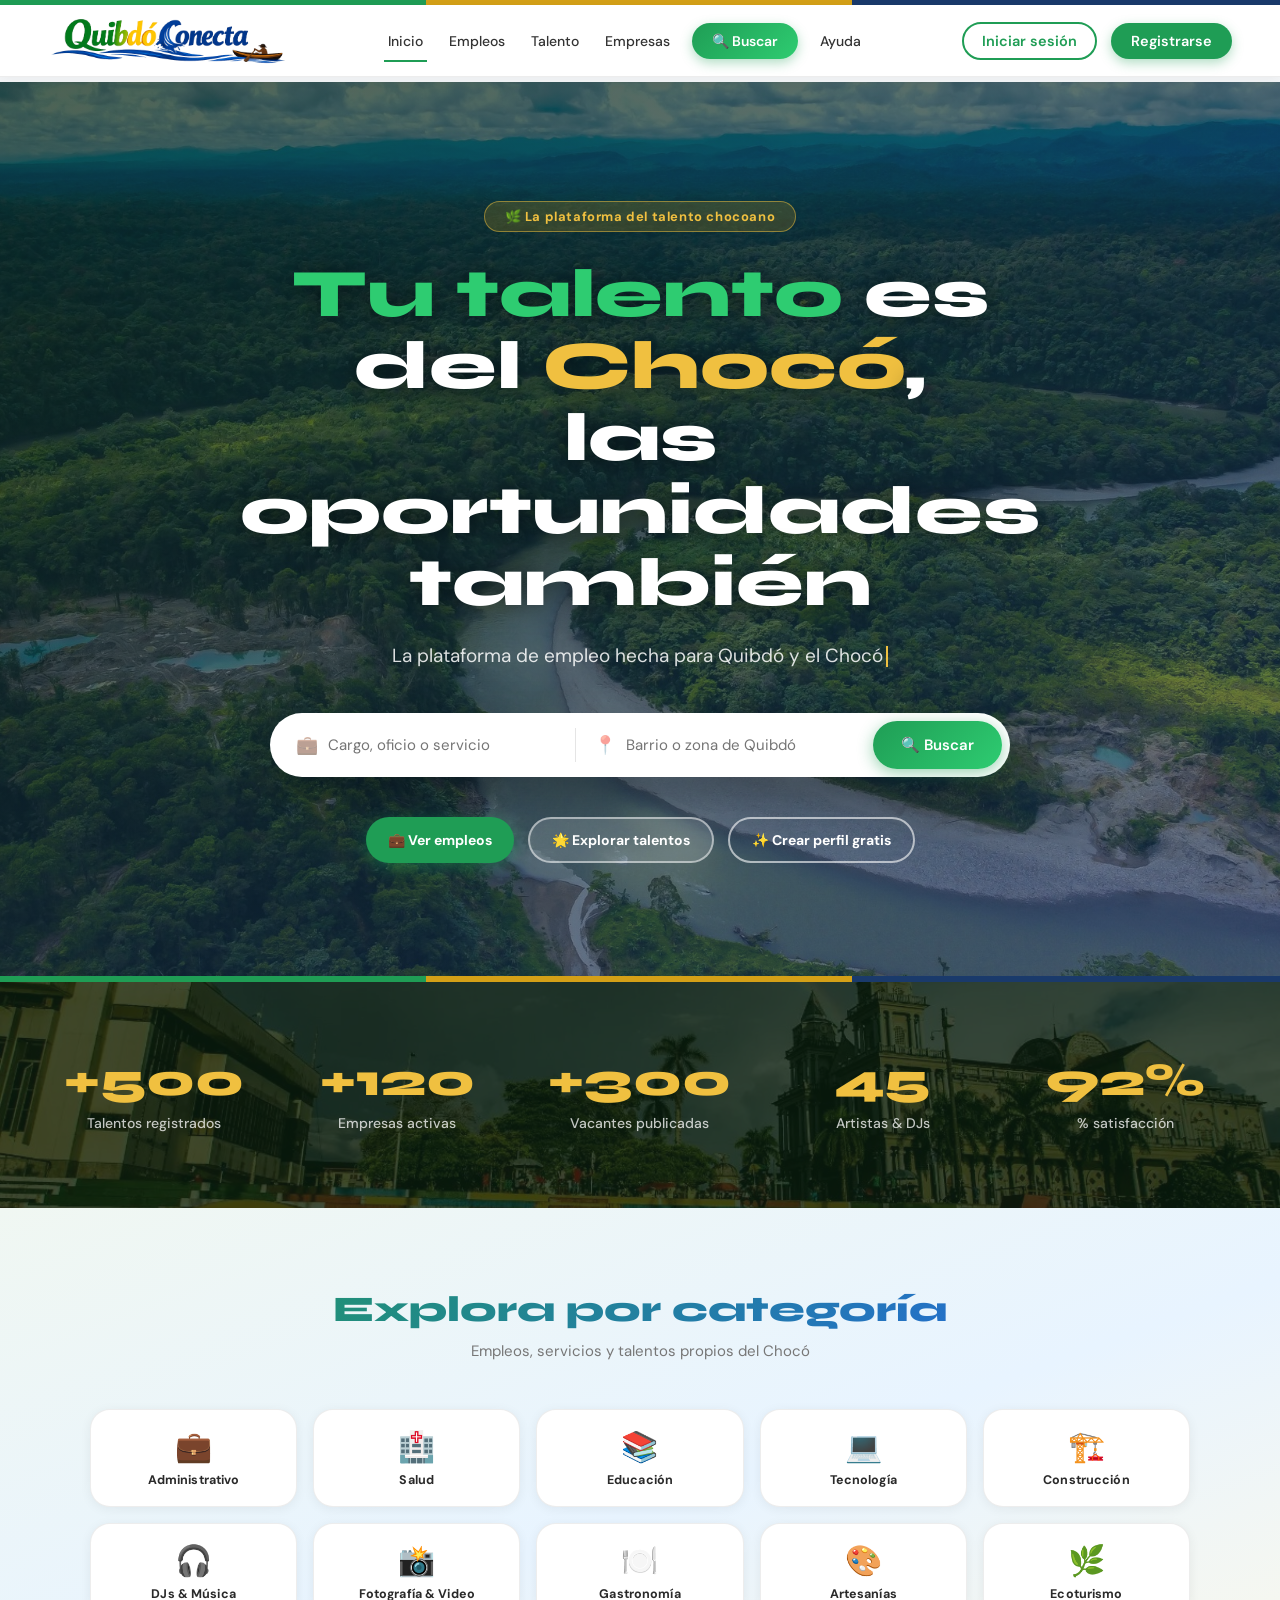
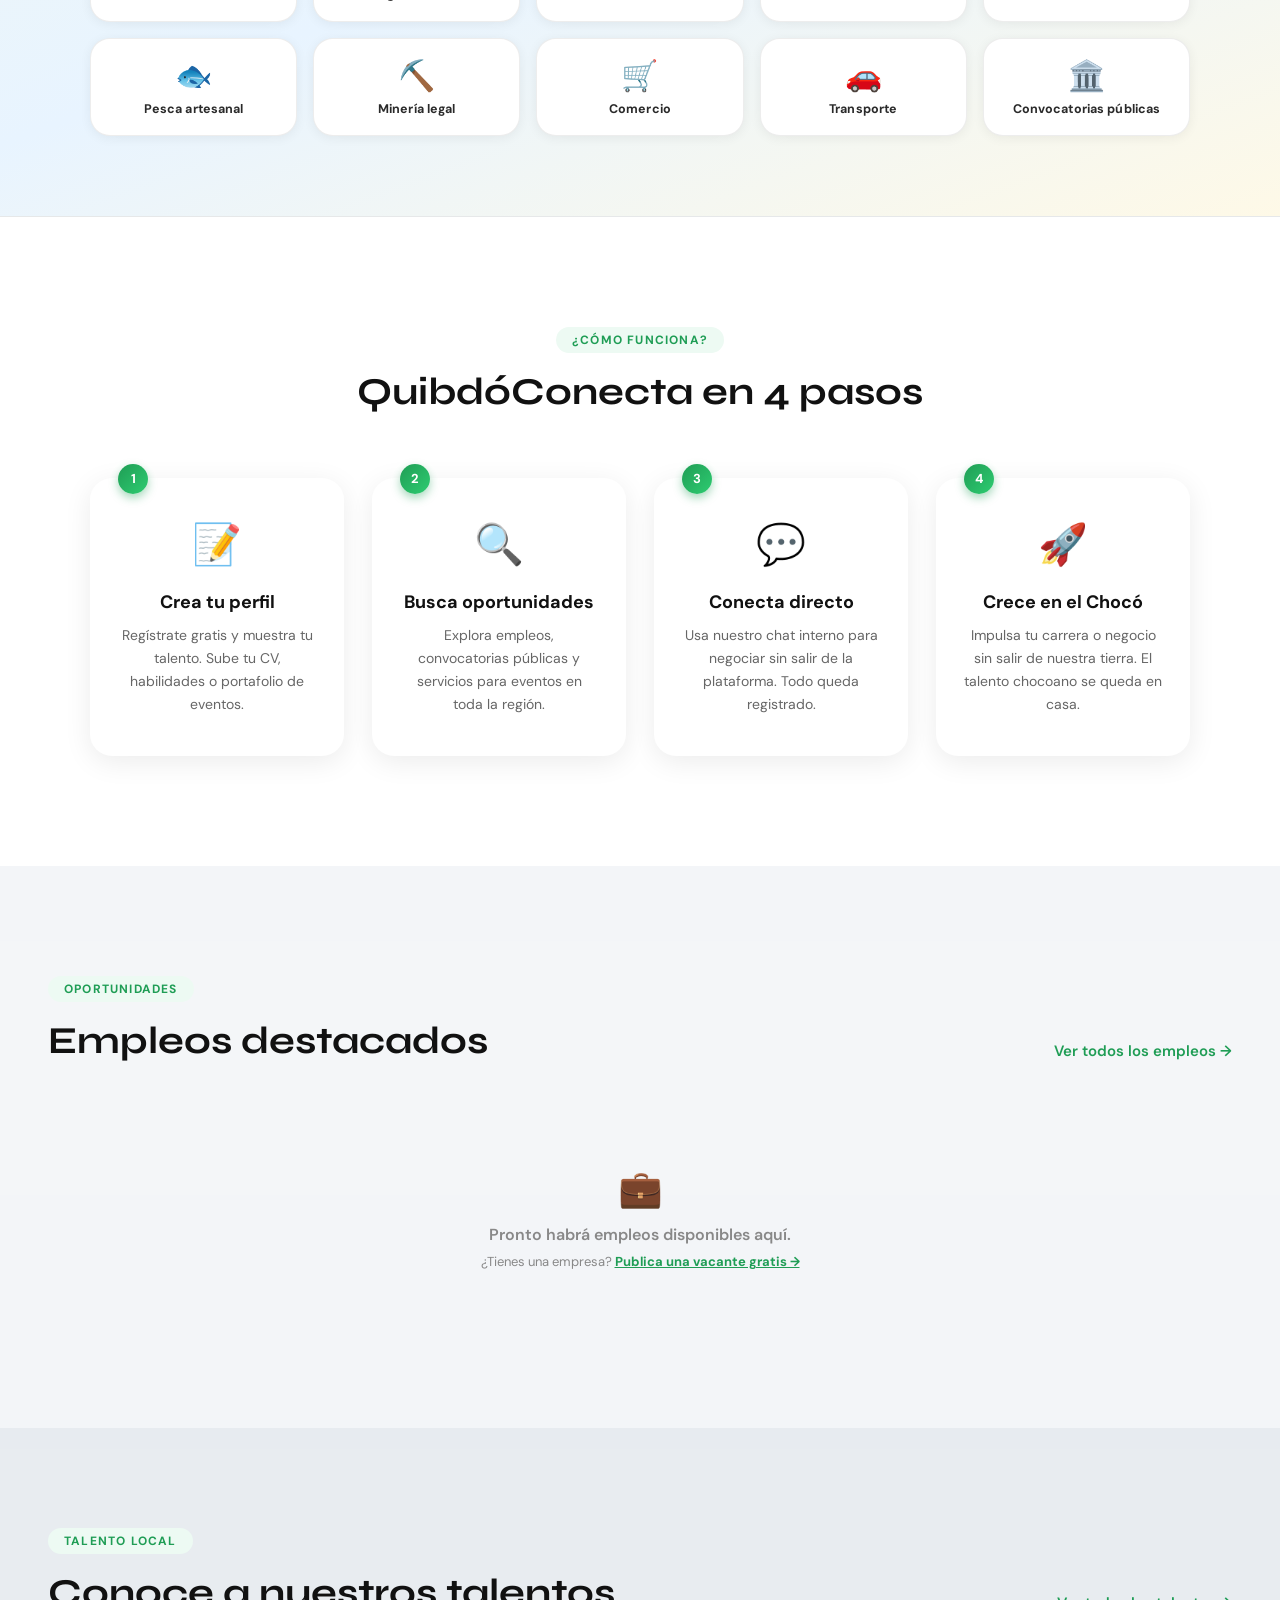
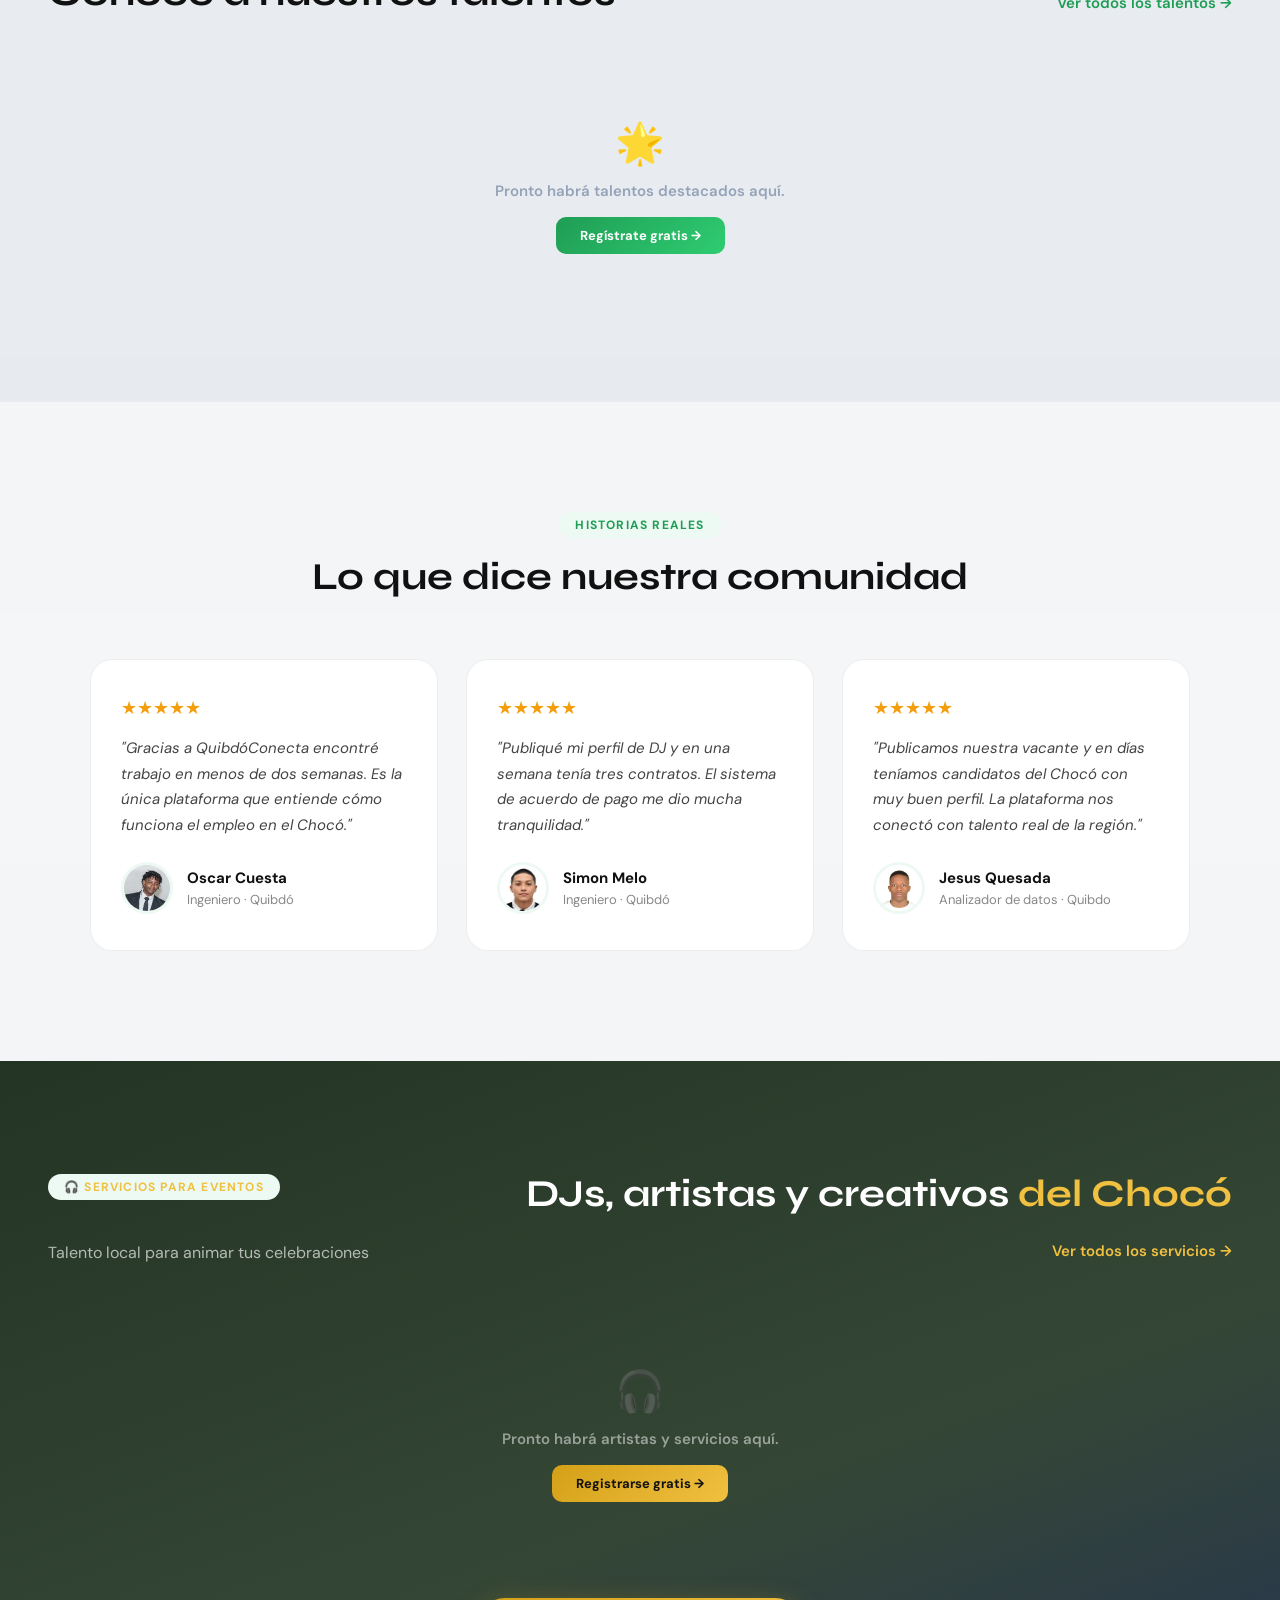
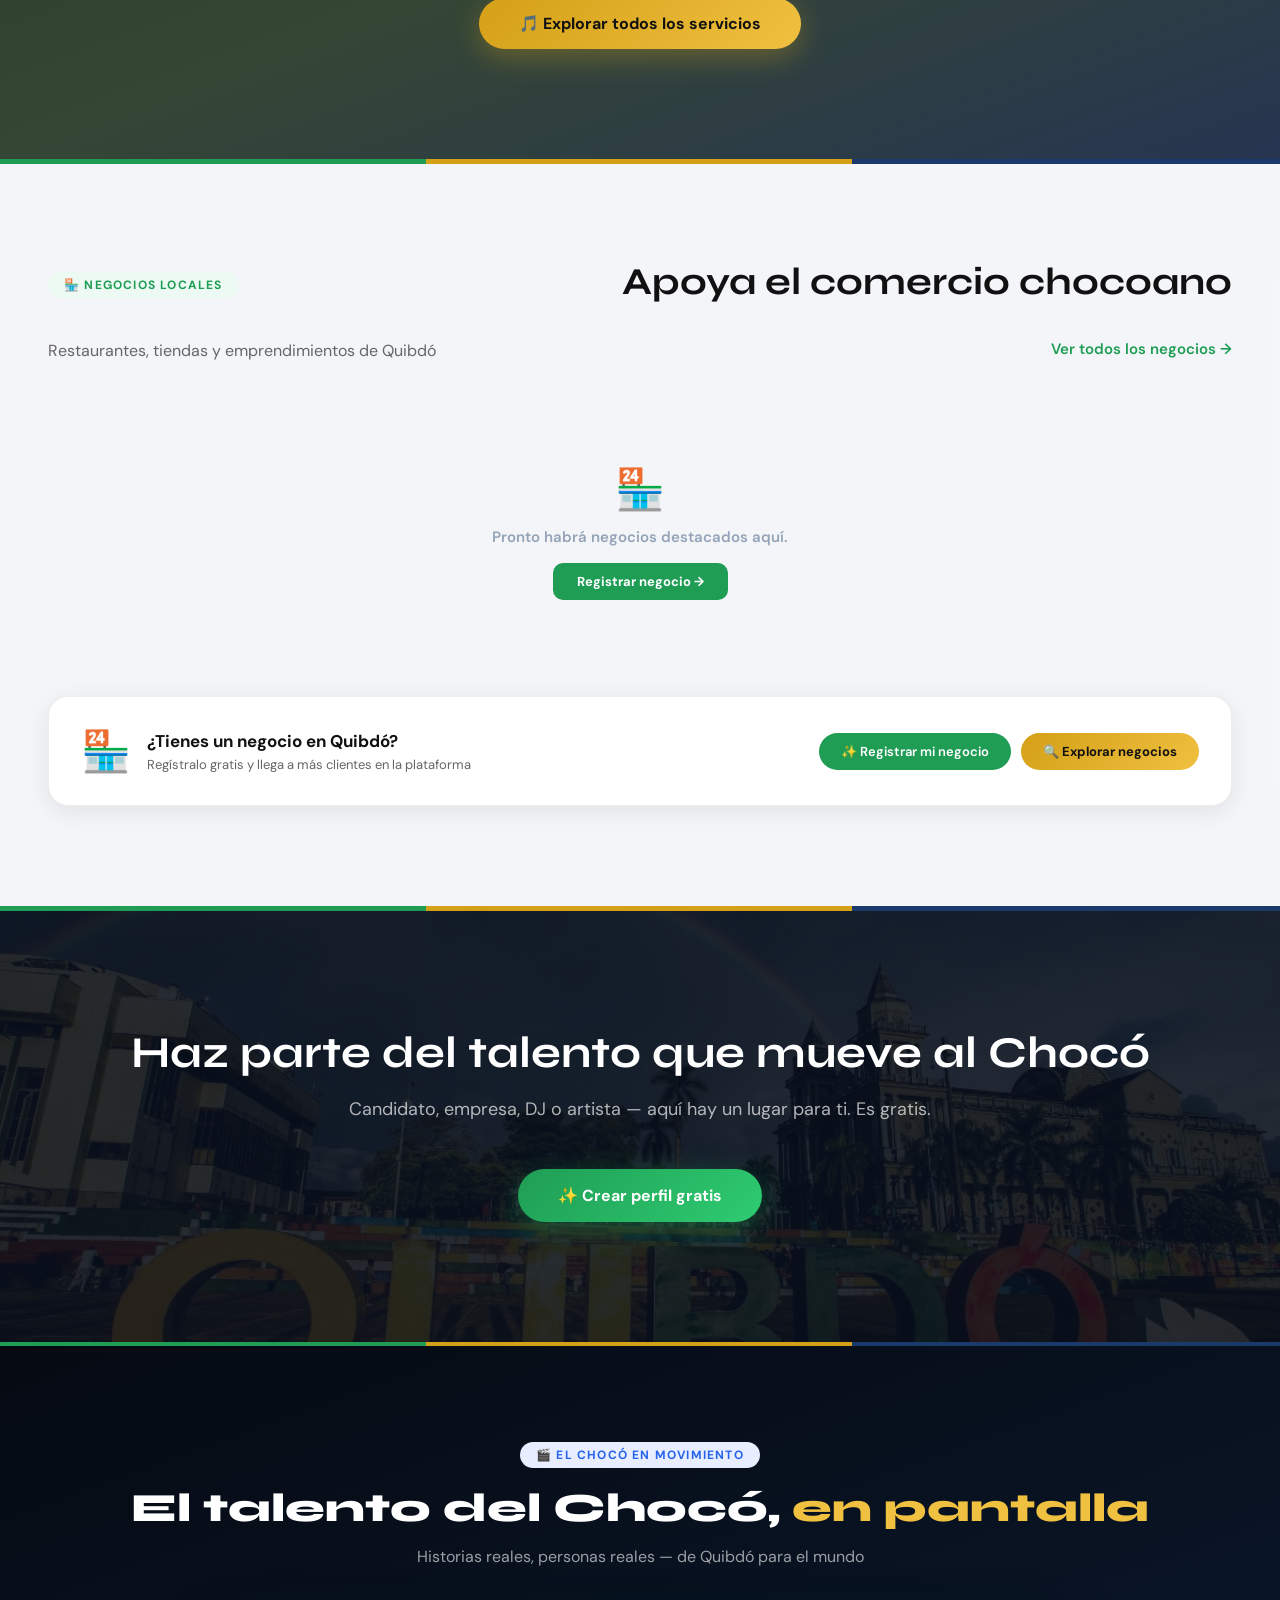
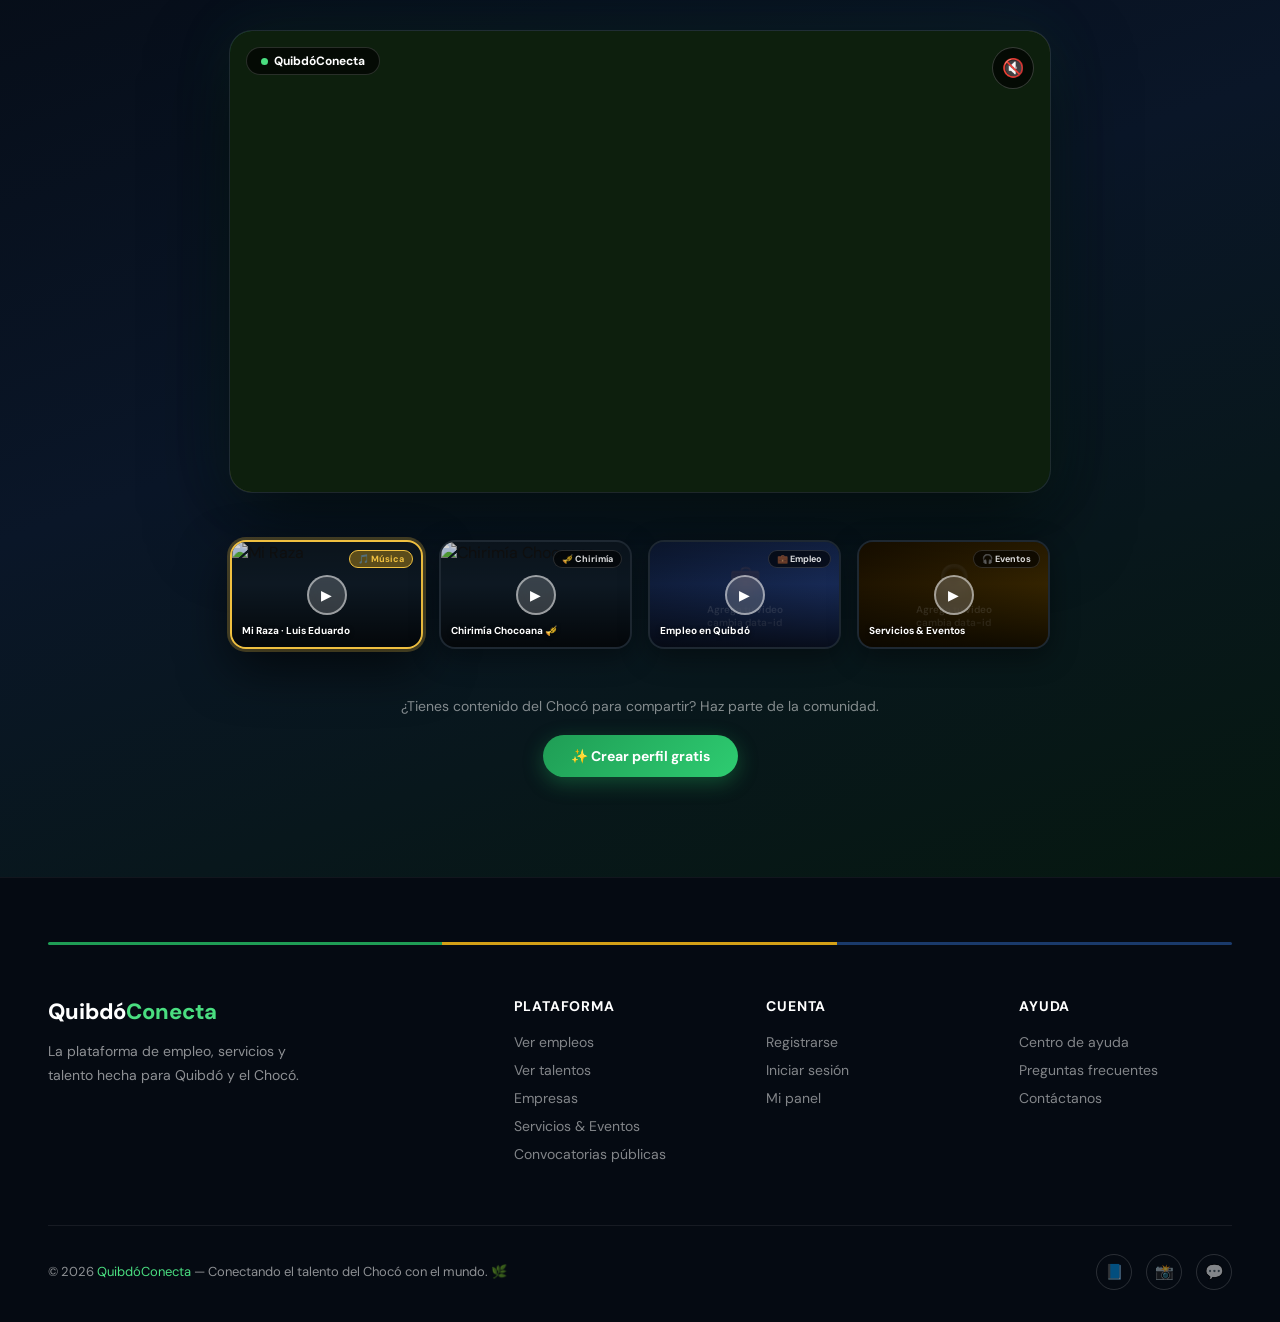
==== index.html @ c14208bd "descripción del cambio" ====
<!DOCTYPE html>
<html lang="es">

<head>
    <meta charset="UTF-8">
    <meta name="viewport" content="width=device-width, initial-scale=1.0">
    <meta name="description" content="QuibdóConecta – La plataforma de empleo hecha para Quibdó y el Chocó.">
    <title>Quibdó Conecta – Empleo en el Chocó</title>
    <link rel="icon" href="Imagenes/quibdo1-removebg-preview.png">
    <link href="https://fonts.googleapis.com/css2?family=Syne:wght@700;800&family=DM+Sans:wght@400;500;600&display=swap" rel="stylesheet">
    <style>
        :root {
            --verde: #1f9d55;
            --verde2: #2ecc71;
            --verde-o: #edfaf3;
            --dorado: #d4a017;
            --dorado2: #f0c040;
            --dorado-o: #fef9e7;
            --azul: #1a3a6b;
            --azul2: #2563eb;
            --oscuro: #0a0f1e;
            --gris: #f4f6f8;
            --gris2: #e8ecf0;
            --texto: #111;

            /* ══ IMÁGENES DE SECCIONES ══
               Para cambiar el fondo de cualquier sección, reemplaza 'none' con url('ruta/imagen.jpg')
               Ejemplo: --img-stats: url('Imagenes/mi-foto.jpg');
            ══════════════════════════════ */
            --img-hero:       url('Imagenes/quibdo4.jpg');   /* Hero principal */
            --img-stats:      url('Imagenes/quibdo2.jpg');   /* Sección de estadísticas */
            --img-cats:       none;                           /* Categorías rápidas – pon url('...') para imagen */
            --img-como:       none;                           /* Cómo funciona – pon url('...') para imagen */
            --img-empleos:    none;                           /* Empleos destacados – pon url('...') para imagen */
            --img-talentos:   none;                           /* Talentos preview – pon url('...') para imagen */
            --img-testimonios:none;                           /* Testimonios – pon url('...') para imagen */
            --img-cta:        url('Imagenes/quibdo2.jpg');   /* CTA final */
            --img-videos:     none;                           /* Video showcase – pon url('...') para imagen de fondo */
        }

        *,*::before,*::after{margin:0;padding:0;box-sizing:border-box}
        html{scroll-behavior:smooth}
        body{font-family:'DM Sans',Arial,sans-serif;background:var(--gris);color:var(--texto);overflow-x:hidden}

        .barra-bandera{height:5px;background:linear-gradient(90deg,var(--verde) 33.3%,var(--dorado) 33.3% 66.6%,var(--azul) 66.6%)}

        /* ════ NAVBAR ════ */
        .navbar{position:fixed;top:5px;left:0;width:100%;height:72px;display:flex;align-items:center;justify-content:space-between;padding:0 48px;background:rgba(255,255,255,.97);backdrop-filter:blur(16px);border-bottom:1px solid rgba(0,0,0,.07);box-shadow:0 2px 12px rgba(0,0,0,.05);z-index:1000;transition:box-shadow .3s}
        .navbar.abajo{box-shadow:0 4px 28px rgba(0,0,0,.12)}
        .nav-left{display:flex;align-items:center;height:100%}
        .logo-navbar{height:48px;width:auto;object-fit:contain}
        .brand{font-size:22px;font-weight:800;color:#111}
        .brand span{color:var(--verde)}
        .nav-center{display:flex;align-items:center;gap:18px;flex:1;justify-content:center}
        .nav-center a{color:#333;text-decoration:none;font-size:14px;font-weight:500;padding:6px 4px;position:relative}
        .nav-center a::after{content:"";position:absolute;left:0;bottom:-6px;width:0%;height:2px;background:var(--verde);transition:width .3s}
        .nav-center a:hover::after,.nav-center a.active::after{width:100%}
        .nav-center .highlight{background:linear-gradient(135deg,var(--verde),var(--verde2));color:white!important;padding:9px 20px;border-radius:25px;font-weight:600;box-shadow:0 4px 12px rgba(31,157,85,.35);transition:transform .2s}
        .nav-center .highlight:hover{transform:translateY(-1px)}
        .nav-center .highlight::after{display:none}
        .nav-right{display:flex;align-items:center;gap:14px}
        .login{color:var(--verde);text-decoration:none;font-size:14.5px;font-weight:600;padding:8px 18px;border:2px solid var(--verde);border-radius:30px;transition:all .3s}
        .login:hover{background:var(--verde);color:white}
        .register{background:var(--verde);color:white;padding:9px 20px;border-radius:25px;text-decoration:none;font-weight:600;font-size:14.5px;box-shadow:0 4px 12px rgba(31,157,85,.35);transition:all .2s}
        .register:hover{background:#166f3d;transform:translateY(-1px)}
        .hamburger{display:none;flex-direction:column;gap:5px;cursor:pointer;background:none;border:none;padding:4px}
        .hamburger span{display:block;width:26px;height:2.5px;background:#111;border-radius:4px;transition:all .35s cubic-bezier(.68,-.55,.27,1.55)}
        .hamburger.open span:nth-child(1){transform:translateY(7.5px) rotate(45deg)}
        .hamburger.open span:nth-child(2){opacity:0;transform:scaleX(0)}
        .hamburger.open span:nth-child(3){transform:translateY(-7.5px) rotate(-45deg)}
        .mobile-menu{display:none;position:fixed;top:77px;left:0;width:100%;background:white;border-bottom:1px solid rgba(0,0,0,.08);box-shadow:0 12px 32px rgba(0,0,0,.12);flex-direction:column;padding:20px 24px;gap:6px;z-index:999}
        .mobile-menu.open{display:flex}
        .mobile-menu a{color:#333;text-decoration:none;font-size:16px;font-weight:500;padding:12px 0;border-bottom:1px solid rgba(0,0,0,.06)}
        .mobile-menu a.highlight-m{color:var(--verde);font-weight:700}
        .mobile-auth{display:flex;gap:12px;margin-top:14px}
        .mobile-auth a{flex:1;text-align:center;padding:11px;border-radius:25px;font-weight:600;font-size:15px;text-decoration:none}
        .mobile-auth .m-login{border:2px solid var(--verde);color:var(--verde)}
        .mobile-auth .m-reg{background:var(--verde);color:white}

        /* ════ HERO ════ */
        .hero{position:relative;height:100vh;min-height:640px;background:var(--img-hero) center/cover no-repeat;display:flex;align-items:center;justify-content:center;margin-top:77px}
        .hero.sin-imagen{background:linear-gradient(160deg,#0d2a1a 0%,#1a3a6b 100%)}
        .hero-overlay{position:absolute;inset:0;background:linear-gradient(160deg,rgba(10,40,20,.72) 0%,rgba(26,58,107,.55) 100%)}
        .hero-franja{position:absolute;bottom:0;left:0;width:100%;height:6px;background:linear-gradient(90deg,var(--verde) 33.3%,var(--dorado) 33.3% 66.6%,var(--azul) 66.6%);z-index:3}
        .hero-content{position:relative;z-index:2;text-align:center;color:white;max-width:860px;padding:0 24px}
        .hero-badge{display:inline-block;background:rgba(212,160,23,.2);border:1px solid rgba(240,192,64,.5);color:var(--dorado2);font-size:13px;font-weight:700;padding:6px 20px;border-radius:30px;margin-bottom:26px;letter-spacing:.6px;animation:fadeDown .7s ease both}
        .hero h1{font-family:'Syne',sans-serif;font-size:68px;font-weight:800;line-height:1.06;margin-bottom:22px;text-shadow:0 2px 24px rgba(0,0,0,.5);animation:fadeUp .8s .2s ease both}
        .hero h1 .verde{color:var(--verde2)}
        .hero h1 .dorado{color:var(--dorado2)}
        .hero-subtitle{font-size:19px;color:rgba(255,255,255,.85);margin-bottom:40px;line-height:1.6;min-height:32px;animation:fadeUp .8s .4s ease both}
        .cursor-blink{display:inline-block;width:2px;height:1.1em;background:var(--dorado2);margin-left:3px;vertical-align:middle;animation:blink .85s step-end infinite}
        @keyframes blink{0%,100%{opacity:1}50%{opacity:0}}
        .search-bar{display:flex;align-items:center;background:white;border-radius:50px;padding:8px;max-width:740px;margin:0 auto 40px;box-shadow:0 20px 50px rgba(0,0,0,.28);animation:fadeUp .8s .6s ease both}
        .search-field{display:flex;align-items:center;gap:10px;padding:12px 18px;flex:1}
        .search-field input{border:none;outline:none;font-size:15px;width:100%;font-family:'DM Sans',sans-serif;color:#222;background:transparent}
        .divider{width:1px;height:34px;background:rgba(0,0,0,.1);flex-shrink:0}
        .search-btn{background:linear-gradient(135deg,var(--verde),var(--verde2));color:white;border:none;border-radius:40px;padding:14px 28px;font-size:15px;font-weight:600;cursor:pointer;font-family:'DM Sans',sans-serif;box-shadow:0 4px 16px rgba(31,157,85,.45);transition:opacity .2s,transform .2s;white-space:nowrap}
        .search-btn:hover{opacity:.9;transform:scale(1.03)}
        .hero-links{display:flex;justify-content:center;gap:14px;flex-wrap:wrap;animation:fadeUp .8s .8s ease both}
        .hero-link{display:inline-flex;align-items:center;gap:7px;padding:12px 22px;border-radius:30px;font-size:14px;font-weight:700;text-decoration:none;transition:all .25s;white-space:nowrap}
        .hero-link-verde{background:var(--verde);color:white;box-shadow:0 4px 16px rgba(31,157,85,.45)}
        .hero-link-verde:hover{background:#166f3d;transform:translateY(-2px);box-shadow:0 8px 24px rgba(31,157,85,.55)}
        .hero-link-blanco{background:rgba(255,255,255,.15);color:white;border:2px solid rgba(255,255,255,.5);backdrop-filter:blur(8px)}
        .hero-link-blanco:hover{background:rgba(255,255,255,.28);transform:translateY(-2px)}
        .hero-link-dorado{background:var(--dorado);color:#111;box-shadow:0 4px 16px rgba(212,160,23,.45)}
        .hero-link-dorado:hover{background:var(--dorado2);transform:translateY(-2px)}
        .hero-link-outline{border:2px solid rgba(255,255,255,.6);color:white}
        .hero-link-outline:hover{background:white;color:#111;transform:translateY(-2px)}

        /* ════ REVEAL ════ */
        .reveal{opacity:0;transform:translateY(36px);transition:opacity .65s ease,transform .65s ease}
        .reveal.visible{opacity:1;transform:translateY(0)}

        /* ════ STATS ════ */
        /* Para imagen: cambia --img-stats en :root arriba */
        .stats{position:relative;background:var(--img-stats) center/cover no-repeat;padding:70px 48px}
        .stats-overlay{position:absolute;inset:0;background:rgba(10,30,15,.78)}
        .stats-inner{position:relative;z-index:2;display:grid;grid-template-columns:repeat(auto-fit,minmax(160px,1fr));gap:30px;text-align:center}
        .stat-item h3{font-family:'Syne',sans-serif;font-size:46px;font-weight:800;color:var(--dorado2)}
        .stat-item p{font-size:14px;color:rgba(255,255,255,.75);margin-top:6px;font-weight:500}
        .stat-trend{font-size:12px;margin-top:4px;font-weight:600}
        .stat-trend.up{color:#4ade80}
        .stat-trend.down{color:#f87171}
        .stat-trend.eq{color:rgba(255,255,255,.4)}

        /* ════ LABELS ════ */
        .section-label{display:inline-block;background:var(--verde-o);color:var(--verde);font-size:12px;font-weight:700;padding:5px 16px;border-radius:20px;text-transform:uppercase;letter-spacing:1.2px;margin-bottom:16px}
        .section-label.dorado-label{background:var(--dorado-o);color:var(--dorado)}
        .section-label.azul-label{background:#e8eeff;color:var(--azul2)}

        /* ════ QUICK CATS ════ */
        /* Para imagen: cambia --img-cats en :root (actualmente none = fondo degradado) */
        .quick-cats{position:relative;background:var(--img-cats) center/cover no-repeat;background-color:transparent;padding:80px 48px;text-align:center;border-bottom:1px solid rgba(0,0,0,.06);overflow:hidden}
        .quick-cats-bg{position:absolute;inset:0;background:linear-gradient(160deg,#f0f7f2 0%,#e8f4ff 50%,#fef9e7 100%);z-index:0}
        /* Cuando hay imagen, el overlay oscurece: */
        .quick-cats-overlay{position:absolute;inset:0;background:rgba(255,255,255,.88);z-index:1;display:none}
        .quick-cats-inner{position:relative;z-index:2}
        .quick-cats h2{font-family:'Syne',sans-serif;font-size:36px;font-weight:800;margin-bottom:10px;background:linear-gradient(135deg,#1f9d55,#2563eb);-webkit-background-clip:text;-webkit-text-fill-color:transparent;background-clip:text}
        .quick-cats .sub{color:#777;font-size:15px;margin-bottom:48px}
        .quick-cats-grid{display:grid;grid-template-columns:repeat(5,1fr);gap:16px;max-width:1100px;margin:0 auto}
        .quick-cat-btn{display:flex;flex-direction:column;align-items:center;justify-content:center;gap:10px;background:white;border:1.5px solid rgba(0,0,0,.07);border-radius:20px;padding:22px 16px 18px;font-size:13px;font-weight:700;color:#2a2a2a;text-decoration:none;transition:all .3s cubic-bezier(.34,1.56,.64,1);box-shadow:0 2px 12px rgba(0,0,0,.06);position:relative;overflow:hidden}
        .quick-cat-btn .cat-icon{font-size:30px;line-height:1;display:block;transition:transform .3s cubic-bezier(.34,1.56,.64,1)}
        .quick-cat-btn .cat-label{font-size:12.5px;font-weight:700;letter-spacing:.01em;text-align:center;line-height:1.3}
        .quick-cat-btn:hover,.quick-cat-btn.cat-verde:hover{background:linear-gradient(135deg,#edfaf3,#d4f5e4);border-color:var(--verde);color:var(--verde);transform:translateY(-4px) scale(1.03);box-shadow:0 12px 28px rgba(31,157,85,.18)}
        .quick-cat-btn.cat-dorado:hover{background:linear-gradient(135deg,#fef9e7,#fdefc8);border-color:var(--dorado);color:#a07010;transform:translateY(-4px) scale(1.03);box-shadow:0 12px 28px rgba(212,160,23,.2)}
        .quick-cat-btn.cat-azul:hover{background:linear-gradient(135deg,#eff6ff,#dbeafe);border-color:var(--azul2);color:var(--azul2);transform:translateY(-4px) scale(1.03);box-shadow:0 12px 28px rgba(37,99,235,.18)}
        .quick-cat-btn:hover .cat-icon{transform:scale(1.25) rotate(-5deg)}

        /* ════ HOW IT WORKS ════ */
        /* Para imagen: cambia --img-como en :root */
        .how-it-works{padding:110px 48px;text-align:center;position:relative;background:var(--img-como) center/cover no-repeat;background-color:#ffffff}
        .how-overlay{position:absolute;inset:0;background:rgba(255,255,255,.93)}
        .how-inner{position:relative;z-index:2}
        .how-it-works h2{font-family:'Syne',sans-serif;font-size:38px;margin-bottom:64px}
        .steps{display:grid;grid-template-columns:repeat(auto-fit,minmax(220px,1fr));gap:28px;max-width:1100px;margin:0 auto}
        .step-card{background:white;padding:40px 28px;border-radius:22px;box-shadow:0 6px 28px rgba(0,0,0,.08);transition:transform .35s,box-shadow .35s;position:relative}
        .step-card:hover{transform:translateY(-10px);box-shadow:0 20px 48px rgba(0,0,0,.14)}
        .step-num{position:absolute;top:-14px;left:28px;background:linear-gradient(135deg,var(--verde),var(--verde2));color:white;width:30px;height:30px;border-radius:50%;font-size:13px;font-weight:700;display:flex;align-items:center;justify-content:center;box-shadow:0 4px 10px rgba(31,157,85,.4)}
        .step-card .emoji{font-size:40px;display:block;margin-bottom:20px}
        .step-card h3{font-size:18px;font-weight:700;margin-bottom:10px}
        .step-card p{font-size:14px;color:#666;line-height:1.65}

        /* ════ FEATURED JOBS ════ */
        /* Para imagen: cambia --img-empleos en :root */
        .featured-jobs{padding:110px 48px;position:relative;background:var(--img-empleos) center/cover no-repeat;background-color:var(--gris)}
        .jobs-overlay{position:absolute;inset:0;background:rgba(244,246,248,.95)}
        .jobs-inner{position:relative;z-index:2}
        .section-header{display:flex;justify-content:space-between;align-items:flex-end;margin-bottom:54px;flex-wrap:wrap;gap:16px}
        .section-header h2{font-family:'Syne',sans-serif;font-size:38px}
        .ver-todos{color:var(--verde);font-weight:600;text-decoration:none;font-size:15px;border-bottom:2px solid transparent;transition:border-color .2s}
        .ver-todos:hover{border-color:var(--verde)}
        .jobs-grid{display:grid;grid-template-columns:repeat(auto-fit,minmax(270px,1fr));gap:24px}
        .job-card{border:1px solid rgba(0,0,0,.08);border-radius:20px;padding:30px;transition:all .35s;background:white;cursor:pointer}
        .job-card:hover{box-shadow:0 16px 44px rgba(0,0,0,.12);transform:translateY(-6px);border-color:transparent}
        .job-top{display:flex;justify-content:space-between;align-items:flex-start;margin-bottom:16px}
        .job-icon{font-size:36px}
        .job-badge{font-size:11px;font-weight:700;padding:4px 12px;border-radius:20px;background:var(--verde-o);color:var(--verde)}
        .job-badge.azul{background:#e8eeff;color:var(--azul2)}
        .job-card h3{font-size:17px;font-weight:700;margin-bottom:6px}
        .job-card .company{color:var(--verde);font-weight:600;font-size:14px;margin-bottom:6px}
        .job-card .location{font-size:13px;color:#999;margin-bottom:6px}
        .job-salary{font-size:13px;color:var(--verde);font-weight:700;margin-bottom:6px}
        .job-date{font-size:11px;color:#bbb;margin-bottom:14px}
        .job-card a{color:var(--verde);font-weight:600;font-size:14px;text-decoration:none;border-bottom:2px solid transparent;transition:border-color .2s}
        .job-card a:hover{border-color:var(--verde)}

        /* ════ SERVICIOS EVENTOS ════ */
        /* Para imagen: cambia --img-eventos en :root */
        .servicios-eventos{padding:110px 48px;color:white;position:relative;overflow:hidden;background:var(--img-eventos) center/cover no-repeat}
        .eventos-overlay{position:absolute;inset:0;background:linear-gradient(160deg,rgba(13,31,13,.9) 0%,rgba(26,46,26,.88) 60%,rgba(10,26,58,.88) 100%)}
        .eventos-inner{position:relative;z-index:2}
        .servicios-eventos .section-header h2{color:white}
        .servicios-eventos .ver-todos{color:var(--dorado2)}
        .servicios-eventos .ver-todos:hover{border-color:var(--dorado2)}
        .eventos-grid{display:grid;grid-template-columns:repeat(auto-fit,minmax(260px,1fr));gap:22px}
        .evento-card{background:rgba(255,255,255,.07);border:1px solid rgba(255,255,255,.12);border-radius:20px;padding:28px;transition:all .35s;backdrop-filter:blur(6px)}
        .evento-card:hover{background:rgba(255,255,255,.14);transform:translateY(-6px);border-color:rgba(212,160,23,.4);box-shadow:0 20px 48px rgba(0,0,0,.3)}
        .ev-top{display:flex;justify-content:space-between;align-items:flex-start;margin-bottom:16px}
        .ev-icon{font-size:40px}
        .ev-badge{font-size:11px;font-weight:700;padding:4px 12px;border-radius:20px;background:rgba(212,160,23,.2);color:var(--dorado2);border:1px solid rgba(212,160,23,.3)}
        .evento-card h3{font-size:17px;font-weight:700;margin-bottom:5px;color:white}
        .ev-nombre{color:var(--dorado2);font-weight:600;font-size:14px;margin-bottom:5px}
        .ev-lugar{font-size:13px;color:rgba(255,255,255,.55);margin-bottom:5px}
        .ev-precio{font-size:13px;color:var(--dorado2);font-weight:700;margin-bottom:5px}
        .ev-generos{font-size:11px;color:rgba(255,255,255,.4);margin-bottom:14px}
        .ev-estrellas{color:var(--dorado2);font-size:13px;margin-bottom:8px}
        .ev-btn{display:inline-block;color:var(--dorado2);font-weight:600;font-size:14px;text-decoration:none;border-bottom:2px solid transparent;transition:border-color .2s}
        .ev-btn:hover{border-color:var(--dorado2)}
        .ev-cta{text-align:center;margin-top:48px}
        .btn-dorado{display:inline-block;background:linear-gradient(135deg,var(--dorado),var(--dorado2));color:#111;padding:15px 40px;border-radius:30px;font-weight:700;font-size:16px;text-decoration:none;box-shadow:0 8px 28px rgba(212,160,23,.35);transition:transform .2s}
        .btn-dorado:hover{transform:translateY(-3px)}

        /* ════ LOCALES ════ */
        /* Para imagen: cambia --img-locales en :root */
        .locales{padding:100px 48px;position:relative;overflow:hidden;background:var(--img-locales) center/cover no-repeat;background-color:#f4f6f8}
        .locales-overlay{position:absolute;inset:0;background:rgba(244,246,248,.95);pointer-events:none}
        .locales-franja{position:absolute;top:0;left:0;width:100%;height:5px;background:linear-gradient(90deg,var(--verde) 33.3%,var(--dorado) 33.3% 66.6%,var(--azul) 66.6%)}
        .locales-inner{position:relative;z-index:2}
        .locales h2{font-family:'Syne',sans-serif;font-size:38px;margin-bottom:10px}
        .locales-tabs{display:flex;gap:10px;margin-bottom:48px;flex-wrap:wrap}
        .locales-tab{padding:10px 24px;border-radius:30px;font-size:14px;font-weight:700;cursor:pointer;border:2px solid transparent;transition:all .25s;text-decoration:none}
        .locales-tab.verde{background:var(--verde-o);color:var(--verde);border-color:var(--verde)}
        .locales-tab.dorado{background:var(--dorado-o);color:var(--dorado);border-color:var(--dorado)}
        .locales-tab.azul{background:#e8eeff;color:var(--azul2);border-color:var(--azul2)}
        .locales-tab:hover{opacity:.8;transform:translateY(-1px)}
        .locales-grid{display:grid;grid-template-columns:repeat(auto-fill,minmax(260px,1fr));gap:24px}
        .local-card{background:white;border-radius:22px;overflow:hidden;border:1px solid rgba(0,0,0,.08);transition:all .35s;cursor:pointer;box-shadow:0 4px 16px rgba(0,0,0,.06)}
        .local-card:hover{transform:translateY(-8px);box-shadow:0 20px 48px rgba(0,0,0,.13);border-color:transparent}
        .local-cc-header{padding:14px 20px 10px;display:flex;align-items:center;gap:10px;border-bottom:1px solid rgba(0,0,0,.06);background:linear-gradient(135deg,#f0f4ff 0%,#e8eeff 100%)}
        .cc-logo{width:32px;height:32px;border-radius:8px;object-fit:contain;flex-shrink:0;background:rgba(37,99,235,.1);display:flex;align-items:center;justify-content:center;font-size:18px}
        .cc-nombre{font-size:11px;font-weight:700;color:var(--azul2);text-transform:uppercase;letter-spacing:.8px}
        .local-body{padding:20px}
        .local-top{display:flex;align-items:flex-start;gap:14px;margin-bottom:12px}
        .local-logo{width:54px;height:54px;border-radius:14px;object-fit:cover;flex-shrink:0;background:var(--gris);border:1px solid rgba(0,0,0,.08);display:flex;align-items:center;justify-content:center;font-size:26px}
        .local-info h3{font-size:16px;font-weight:700;margin-bottom:3px}
        .local-info .local-cat{font-size:12px;color:var(--azul2);font-weight:600;margin-bottom:2px}
        .local-info .local-piso{font-size:12px;color:#999}
        .local-desc{font-size:13px;color:#666;line-height:1.55;margin-bottom:14px}
        .local-badge-row{display:flex;gap:6px;flex-wrap:wrap;margin-bottom:14px}
        .local-badge{font-size:11px;font-weight:600;padding:3px 10px;border-radius:20px;background:var(--verde-o);color:var(--verde)}
        .local-badge.azul{background:#e8eeff;color:var(--azul2)}
        .local-badge.dorado{background:var(--dorado-o);color:var(--dorado)}
        .local-btn{display:block;text-align:center;background:var(--azul2);color:white;padding:9px;border-radius:20px;font-weight:600;font-size:13px;text-decoration:none;transition:all .25s}
        .local-btn:hover{background:var(--azul);transform:translateY(-1px)}
        .emp-card{background:white;border-radius:22px;overflow:hidden;border:1px solid rgba(0,0,0,.08);transition:all .35s;cursor:pointer;box-shadow:0 4px 16px rgba(0,0,0,.06)}
        .emp-card:hover{transform:translateY(-8px);box-shadow:0 20px 48px rgba(212,160,23,.2);border-color:var(--dorado2)}
        .emp-banner{width:100%;height:140px;display:flex;align-items:center;justify-content:center;font-size:48px;background:linear-gradient(135deg,var(--dorado-o),#fdeaa8)}
        .emp-banner img{width:100%;height:140px;object-fit:cover;display:block}
        .emp-body{padding:20px}
        .emp-top{display:flex;align-items:center;gap:12px;margin-bottom:10px}
        .emp-avatar{width:44px;height:44px;border-radius:50%;object-fit:cover;flex-shrink:0;background:linear-gradient(135deg,var(--dorado),var(--dorado2));display:flex;align-items:center;justify-content:center;font-size:20px;color:#111;font-weight:700;border:2px solid var(--dorado-o)}
        .emp-avatar img{width:100%;height:100%;border-radius:50%;object-fit:cover}
        .emp-info h3{font-size:15px;font-weight:700;margin-bottom:2px}
        .emp-info .emp-tipo{font-size:12px;color:var(--dorado);font-weight:600}
        .emp-desc{font-size:13px;color:#666;line-height:1.55;margin-bottom:12px}
        .emp-precio{font-size:13px;color:var(--verde);font-weight:700;margin-bottom:12px}
        .emp-tags{display:flex;gap:6px;flex-wrap:wrap;margin-bottom:14px}
        .emp-tags span{font-size:11px;font-weight:600;padding:3px 10px;border-radius:20px;background:var(--dorado-o);color:var(--dorado)}
        .emp-btn{display:block;text-align:center;background:linear-gradient(135deg,var(--dorado),var(--dorado2));color:#111;padding:9px;border-radius:20px;font-weight:700;font-size:13px;text-decoration:none;transition:all .25s}
        .emp-btn:hover{transform:translateY(-1px);box-shadow:0 6px 18px rgba(212,160,23,.35)}
        .locales-cta{display:flex;gap:16px;flex-wrap:wrap;margin-top:48px;align-items:center;background:white;border-radius:20px;padding:28px 32px;box-shadow:0 6px 24px rgba(0,0,0,.08);border:1px solid rgba(0,0,0,.07)}
        .locales-cta .lc-icono{font-size:40px;flex-shrink:0}
        .locales-cta h4{font-size:17px;font-weight:700;margin-bottom:4px}
        .locales-cta p{font-size:13px;color:#666}
        .lc-btns{display:flex;gap:10px;margin-left:auto;flex-wrap:wrap}
        .lc-btn-verde{background:var(--verde);color:white;padding:10px 22px;border-radius:20px;font-size:13px;font-weight:600;text-decoration:none;transition:all .2s;white-space:nowrap}
        .lc-btn-verde:hover{background:#166f3d;transform:translateY(-1px)}
        .lc-btn-dorado{background:linear-gradient(135deg,var(--dorado),var(--dorado2));color:#111;padding:10px 22px;border-radius:20px;font-size:13px;font-weight:700;text-decoration:none;transition:all .2s;white-space:nowrap}
        .lc-btn-dorado:hover{transform:translateY(-1px)}

        /* ════ TALENTOS ════ */
        /* Para imagen: cambia --img-talentos en :root */
        .talentos-preview{padding:100px 48px;position:relative;background:var(--img-talentos) center/cover no-repeat;background-color:#e8ecf0}
        .talentos-overlay{position:absolute;inset:0;background:rgba(232,236,240,.92)}
        .talentos-inner{position:relative;z-index:2}
        .talentos-preview-grid{display:grid;grid-template-columns:repeat(auto-fit,minmax(270px,1fr));gap:22px;margin-top:50px}
        .tp-card{background:white;border:1px solid rgba(0,0,0,.07);border-radius:20px;padding:28px;transition:all .3s;position:relative}
        .tp-card:hover{transform:translateY(-6px);box-shadow:0 16px 44px rgba(0,0,0,.11);border-color:transparent}
        .tp-avatar{width:62px;height:62px;border-radius:50%;display:flex;align-items:center;justify-content:center;font-size:22px;font-weight:800;color:white;margin-bottom:14px}
        .tp-badge{position:absolute;top:16px;right:16px;font-size:11px;font-weight:700;padding:3px 10px;border-radius:20px;background:var(--verde-o);color:var(--verde)}
        .tp-card h3{font-size:17px;font-weight:700;margin-bottom:3px}
        .tp-profesion{color:var(--verde);font-weight:600;font-size:14px;margin-bottom:4px}
        .tp-loc{font-size:13px;color:#999;margin-bottom:14px}
        .tp-tags{display:flex;flex-wrap:wrap;gap:6px;margin-bottom:16px}
        .tp-tags span{background:var(--gris);color:#555;font-size:11px;padding:4px 10px;border-radius:20px;font-weight:500}
        .tp-btn{display:block;text-align:center;border:2px solid var(--verde);color:var(--verde);padding:9px;border-radius:25px;font-weight:600;font-size:14px;text-decoration:none;transition:all .3s}
        .tp-btn:hover{background:var(--verde);color:white}

        /* ════ TESTIMONIOS ════ */
        /* Para imagen: cambia --img-testimonios en :root */
        .testimonios{padding:110px 48px;text-align:center;position:relative;background:var(--img-testimonios) center/cover no-repeat;background-color:#f4f6f8}
        .testimonios-overlay{position:absolute;inset:0;background:rgba(244,246,248,.93)}
        .testimonios-inner{position:relative;z-index:2}
        .testimonios h2{font-family:'Syne',sans-serif;font-size:38px;margin-bottom:60px}
        .testi-grid{display:grid;grid-template-columns:repeat(auto-fit,minmax(280px,1fr));gap:28px;max-width:1100px;margin:0 auto}
        .testi-card{background:white;border-radius:22px;padding:36px 30px;text-align:left;border:1px solid rgba(0,0,0,.07);transition:all .35s}
        .testi-card:hover{box-shadow:0 14px 40px rgba(0,0,0,.1);transform:translateY(-6px)}
        .stars{color:#f59e0b;font-size:18px;margin-bottom:16px}
        .testi-card blockquote{font-size:15px;color:#444;line-height:1.7;margin-bottom:24px;font-style:italic}
        .testi-author{display:flex;align-items:center;gap:14px}
        .testi-foto{width:52px;height:52px;border-radius:50%;object-fit:cover;flex-shrink:0;border:3px solid var(--verde-o);background:linear-gradient(135deg,var(--verde),var(--verde2))}
        .testi-author strong{font-size:15px;font-weight:700;display:block}
        .testi-author span{font-size:13px;color:#888}

        /* ════ FINAL CTA ════ */
        .final-cta{padding:120px 48px;text-align:center;color:white;position:relative;overflow:hidden;background:var(--img-cta) center/cover no-repeat}
        .cta-overlay{position:absolute;inset:0;background:rgba(8,16,30,.88)}
        .final-cta-franja{position:absolute;top:0;left:0;width:100%;height:5px;background:linear-gradient(90deg,var(--verde) 33.3%,var(--dorado) 33.3% 66.6%,var(--azul) 66.6%)}
        .cta-inner{position:relative;z-index:2}
        .final-cta h2{font-family:'Syne',sans-serif;font-size:44px;margin-bottom:18px}
        .final-cta p{color:rgba(255,255,255,.68);font-size:18px;margin-bottom:48px}
        .cta-buttons{display:flex;justify-content:center;gap:18px;flex-wrap:wrap}
        .cta-primary{background:linear-gradient(135deg,var(--verde),var(--verde2));color:white;padding:16px 40px;border-radius:32px;text-decoration:none;font-weight:700;font-size:16px;box-shadow:0 8px 28px rgba(31,157,85,.45);transition:transform .25s}
        .cta-primary:hover{transform:translateY(-3px)}
        .cta-dorado{background:linear-gradient(135deg,var(--dorado),var(--dorado2));color:#111;padding:16px 40px;border-radius:32px;text-decoration:none;font-weight:700;font-size:16px;box-shadow:0 8px 28px rgba(212,160,23,.4);transition:transform .25s}
        .cta-dorado:hover{transform:translateY(-3px)}
        .cta-secondary{border:2px solid rgba(255,255,255,.28);color:white;padding:16px 40px;border-radius:32px;text-decoration:none;font-weight:600;font-size:16px;transition:all .3s}
        .cta-secondary:hover{border-color:#4ade80;color:#4ade80}

        /* ════ VIDEO SHOWCASE ════ */
        /* Para imagen de fondo: cambia --img-videos en :root */
        .video-showcase{background:var(--img-videos) center/cover no-repeat;background-color:transparent;padding:100px 48px;position:relative;overflow:hidden}
        .vs-bg{position:absolute;inset:0;background:linear-gradient(160deg,#050a12 0%,#0a1628 50%,#061810 100%);z-index:0}
        /* Cuando hay imagen en --img-videos, descomenta la línea de abajo en el JS */
        .vs-bg-overlay{position:absolute;inset:0;background:rgba(5,10,18,.88);z-index:1;display:none}
        .vs-franja{position:absolute;top:0;left:0;width:100%;height:4px;background:linear-gradient(90deg,var(--verde) 33.3%,var(--dorado) 33.3% 66.6%,var(--azul) 66.6%);z-index:10}
        .vs-inner{position:relative;z-index:5}
        .vs-header{text-align:center;margin-bottom:64px}
        .vs-header h2{font-family:'Syne',sans-serif;font-size:40px;font-weight:800;color:white;margin-bottom:14px}
        .vs-header h2 span{color:var(--dorado2)}
        .vs-header p{color:rgba(255,255,255,.6);font-size:16px}
        .vs-main-wrap{position:relative;max-width:820px;margin:0 auto 48px}
        .vs-main-frame{position:relative;border-radius:22px;overflow:hidden;box-shadow:0 0 0 1px rgba(255,255,255,.1),0 32px 80px rgba(0,0,0,.6),0 0 60px rgba(31,157,85,.12);background:#0d1f0d;aspect-ratio:16/9}
        .vs-main-frame video,.vs-main-frame iframe{width:100%;height:100%;display:block;object-fit:cover;border:none}
        .vs-main-frame::before{content:'';position:absolute;inset:-2px;border-radius:24px;padding:2px;background:linear-gradient(135deg,rgba(31,157,85,.5),rgba(212,160,23,.4),rgba(26,58,107,.5));-webkit-mask:linear-gradient(#fff 0 0) content-box,linear-gradient(#fff 0 0);-webkit-mask-composite:xor;mask-composite:exclude;pointer-events:none;z-index:3}
        .vs-main-label{position:absolute;top:16px;left:16px;background:rgba(0,0,0,.65);backdrop-filter:blur(8px);border:1px solid rgba(255,255,255,.15);color:white;font-size:12px;font-weight:700;padding:5px 14px;border-radius:30px;z-index:10;display:flex;align-items:center;gap:6px}
        .vs-main-label span.dot{width:7px;height:7px;background:#4ade80;border-radius:50%;animation:pulse-dot 1.6s ease-in-out infinite}
        @keyframes pulse-dot{0%,100%{opacity:1;transform:scale(1)}50%{opacity:.5;transform:scale(1.4)}}
        .vs-mute-btn{position:absolute;top:16px;right:16px;width:42px;height:42px;background:rgba(0,0,0,.65);backdrop-filter:blur(8px);border:1px solid rgba(255,255,255,.2);border-radius:50%;cursor:pointer;display:flex;align-items:center;justify-content:center;font-size:18px;z-index:10;transition:all .25s;color:white}
        .vs-mute-btn:hover{background:var(--verde);border-color:var(--verde);transform:scale(1.1)}
        .vs-mute-btn.unmuted{background:rgba(31,157,85,.3);border-color:var(--verde)}
        .vs-grid{display:grid;grid-template-columns:repeat(4,1fr);gap:16px;max-width:820px;margin:0 auto}
        .vs-thumb{position:relative;border-radius:16px;overflow:hidden;background:#0d1822;aspect-ratio:16/9;cursor:pointer;transition:transform .3s cubic-bezier(.34,1.56,.64,1),box-shadow .3s,border-color .3s;box-shadow:0 8px 28px rgba(0,0,0,.4);border:2px solid rgba(255,255,255,.07)}
        .vs-thumb:hover{transform:translateY(-6px) scale(1.03);box-shadow:0 20px 50px rgba(0,0,0,.6),0 0 30px rgba(31,157,85,.2);border-color:var(--verde)}
        .vs-thumb.active{border-color:var(--dorado2);box-shadow:0 0 0 3px rgba(240,192,64,.25),0 20px 50px rgba(0,0,0,.6)}
        .vs-thumb video,.vs-thumb iframe{width:100%;height:100%;display:block;object-fit:cover;border:none;pointer-events:none}
        .vs-thumb-overlay{position:absolute;inset:0;background:linear-gradient(180deg,rgba(0,0,0,.2) 0%,transparent 40%,rgba(0,0,0,.7) 100%);display:flex;align-items:flex-end;padding:10px;z-index:2;transition:background .3s}
        .vs-thumb:hover .vs-thumb-overlay{background:linear-gradient(180deg,rgba(0,0,0,.3) 0%,transparent 30%,rgba(0,0,0,.85) 100%)}
        .vs-thumb-title{color:white;font-size:10px;font-weight:700;line-height:1.3;text-shadow:0 1px 4px rgba(0,0,0,.8)}
        .vs-play-btn{position:absolute;top:50%;left:50%;transform:translate(-50%,-50%);width:40px;height:40px;background:rgba(255,255,255,.18);backdrop-filter:blur(6px);border:2px solid rgba(255,255,255,.5);border-radius:50%;display:flex;align-items:center;justify-content:center;font-size:14px;color:white;z-index:3;transition:all .25s cubic-bezier(.34,1.56,.64,1)}
        .vs-thumb:hover .vs-play-btn{background:var(--verde);border-color:var(--verde);transform:translate(-50%,-50%) scale(1.18);box-shadow:0 0 20px rgba(31,157,85,.5)}
        .vs-thumb-cta{position:absolute;top:50%;left:50%;transform:translate(-50%,calc(-50% + 30px));background:var(--verde);color:white;font-size:10px;font-weight:700;padding:3px 10px;border-radius:20px;opacity:0;z-index:4;transition:opacity .2s .1s,transform .25s;white-space:nowrap}
        .vs-thumb:hover .vs-thumb-cta{opacity:1;transform:translate(-50%,calc(-50% + 36px))}
        .vs-thumb-badge{position:absolute;top:8px;right:8px;background:rgba(0,0,0,.6);backdrop-filter:blur(6px);border:1px solid rgba(255,255,255,.15);color:rgba(255,255,255,.85);font-size:9px;font-weight:700;padding:2px 8px;border-radius:20px;z-index:4;transition:background .2s,border-color .2s}
        .vs-thumb:hover .vs-thumb-badge{background:rgba(31,157,85,.5);border-color:var(--verde)}
        .vs-thumb.active .vs-thumb-badge{background:rgba(212,160,23,.4);border-color:var(--dorado2);color:var(--dorado2)}
        .vs-placeholder{position:absolute;inset:0;display:flex;flex-direction:column;align-items:center;justify-content:center;gap:8px;color:rgba(255,255,255,.3)}
        .vs-placeholder .vs-ph-icon{font-size:26px;opacity:.5}
        .vs-placeholder .vs-ph-text{font-size:10px;font-weight:600;text-align:center;opacity:.5}
        .vs-modal-backdrop{display:none;position:fixed;inset:0;background:rgba(0,0,0,.92);backdrop-filter:blur(12px);z-index:9000;align-items:center;justify-content:center;padding:24px}
        .vs-modal-backdrop.open{display:flex;animation:fadeInModal .3s ease}
        @keyframes fadeInModal{from{opacity:0}to{opacity:1}}
        .vs-modal-box{position:relative;width:100%;max-width:900px;border-radius:20px;overflow:hidden;box-shadow:0 40px 100px rgba(0,0,0,.8),0 0 0 1px rgba(255,255,255,.1);background:#050a12;animation:scaleInModal .3s cubic-bezier(.34,1.56,.64,1)}
        @keyframes scaleInModal{from{transform:scale(.9);opacity:0}to{transform:scale(1);opacity:1}}
        .vs-modal-frame{aspect-ratio:16/9;width:100%;position:relative}
        .vs-modal-frame iframe{width:100%;height:100%;border:none;display:block}
        .vs-modal-info{padding:18px 24px;display:flex;align-items:center;justify-content:space-between;background:#070d1a;border-top:1px solid rgba(255,255,255,.07)}
        .vs-modal-info-left{display:flex;align-items:center;gap:12px}
        .vs-modal-title{color:white;font-size:15px;font-weight:700}
        .vs-modal-sub{color:rgba(255,255,255,.45);font-size:12px;margin-top:2px}
        .vs-modal-close{position:absolute;top:14px;right:14px;width:38px;height:38px;background:rgba(0,0,0,.7);backdrop-filter:blur(6px);border:1px solid rgba(255,255,255,.2);border-radius:50%;cursor:pointer;display:flex;align-items:center;justify-content:center;color:white;font-size:18px;z-index:10;transition:all .2s}
        .vs-modal-close:hover{background:#e74c3c;border-color:#e74c3c;transform:rotate(90deg)}
        .vs-modal-yt-link{display:inline-flex;align-items:center;gap:6px;background:#ff0000;color:white;font-size:12px;font-weight:700;padding:6px 14px;border-radius:20px;text-decoration:none;transition:opacity .2s}
        .vs-modal-yt-link:hover{opacity:.85}
        .vs-cta{text-align:center;margin-top:48px}
        .vs-cta p{color:rgba(255,255,255,.5);font-size:14px;margin-bottom:20px}
        .vs-cta-btns{display:flex;justify-content:center;gap:14px;flex-wrap:wrap}
        .vs-btn-verde{background:linear-gradient(135deg,var(--verde),var(--verde2));color:white;padding:12px 28px;border-radius:30px;font-weight:700;font-size:14px;text-decoration:none;box-shadow:0 6px 20px rgba(31,157,85,.4);transition:transform .2s}
        .vs-btn-verde:hover{transform:translateY(-2px)}
        .vs-btn-outline{border:2px solid rgba(255,255,255,.2);color:rgba(255,255,255,.8);padding:12px 28px;border-radius:30px;font-weight:600;font-size:14px;text-decoration:none;transition:all .25s}
        .vs-btn-outline:hover{border-color:var(--dorado2);color:var(--dorado2)}

        /* ════ FOOTER ════ */
        footer{background:#050a12;border-top:1px solid rgba(255,255,255,.05);color:rgba(255,255,255,.55);padding:64px 48px 32px}
        .footer-franja{height:3px;background:linear-gradient(90deg,var(--verde) 33.3%,var(--dorado) 33.3% 66.6%,var(--azul) 66.6%);margin-bottom:52px;border-radius:3px}
        .footer-grid{display:grid;grid-template-columns:2fr 1fr 1fr 1fr;gap:40px;margin-bottom:52px}
        .footer-brand .brand{font-size:22px;font-weight:800;color:white;display:block;margin-bottom:14px}
        .footer-brand .brand span{color:#4ade80}
        .footer-brand p{font-size:14px;line-height:1.7;max-width:260px}
        .footer-col h4{font-size:14px;font-weight:700;color:white;margin-bottom:18px;text-transform:uppercase;letter-spacing:.8px}
        .footer-col a{display:block;color:rgba(255,255,255,.5);text-decoration:none;font-size:14px;margin-bottom:10px;transition:color .2s}
        .footer-col a:hover{color:#4ade80}
        .footer-bottom{border-top:1px solid rgba(255,255,255,.07);padding-top:28px;display:flex;justify-content:space-between;align-items:center;flex-wrap:wrap;gap:12px}
        .footer-bottom p{font-size:13px}
        .footer-bottom span{color:#4ade80}
        .footer-socials{display:flex;gap:14px}
        .footer-socials a{width:36px;height:36px;border-radius:50%;border:1px solid rgba(255,255,255,.15);display:flex;align-items:center;justify-content:center;color:rgba(255,255,255,.5);text-decoration:none;font-size:15px;transition:all .3s}
        .footer-socials a:hover{border-color:#4ade80;color:#4ade80}

        /* ════ SKELETONS ════ */
        @keyframes shimmer{0%{background-position:-400px 0}100%{background-position:400px 0}}
        .tp-skeleton{border-radius:20px;height:260px;background:linear-gradient(90deg,#e8ecf0 25%,#f4f6f8 50%,#e8ecf0 75%);background-size:800px 100%;animation:shimmer 1.4s infinite linear}
        .conv-skeleton{border-radius:20px;height:220px;background:linear-gradient(90deg,rgba(255,255,255,.06) 25%,rgba(255,255,255,.12) 50%,rgba(255,255,255,.06) 75%);background-size:800px 100%;animation:shimmer 1.4s infinite linear}

        /* ════ KEYFRAMES ════ */
        @keyframes fadeUp{from{opacity:0;transform:translateY(30px)}to{opacity:1;transform:translateY(0)}}
        @keyframes fadeDown{from{opacity:0;transform:translateY(-16px)}to{opacity:1;transform:translateY(0)}}

        /* ════ RESPONSIVE ════ */
        @media(max-width:1200px){.hero h1{font-size:56px}.navbar{padding:0 32px}}
        @media(max-width:900px){.hero h1{font-size:46px}.search-bar{max-width:96%}.quick-cats-grid{grid-template-columns:repeat(4,1fr);gap:10px}.vs-grid{grid-template-columns:repeat(2,1fr)}}
        @media(max-width:768px){
            .navbar{padding:0 20px}.nav-center,.nav-right{display:none}.hamburger{display:flex}
            .hero h1{font-size:36px;line-height:1.1}.hero-subtitle{font-size:15px}
            .how-it-works,.featured-jobs,.final-cta,.testimonios,.servicios-eventos{padding:70px 20px}
            .stats{padding:50px 20px}.quick-cats,.talentos-preview,.locales{padding:60px 20px}
            .video-showcase{padding:60px 20px}.vs-header h2{font-size:28px}
            .footer-grid{grid-template-columns:1fr 1fr;gap:28px}
            footer{padding:44px 20px 24px}.final-cta h2{font-size:28px}
            .search-bar{flex-wrap:wrap;border-radius:18px;padding:10px}.search-field{width:100%}
            .divider{width:100%;height:1px}.search-btn{width:100%;border-radius:12px}
            .jobs-grid,.talentos-preview-grid,.testi-grid,.eventos-grid,.locales-grid{grid-template-columns:1fr}
            .section-header{flex-direction:column;align-items:flex-start;gap:10px}
            .locales-cta{flex-direction:column}.lc-btns{margin-left:0;width:100%}
            .lc-btn-verde,.lc-btn-dorado{text-align:center;width:100%}.locales-tabs{gap:8px}
            .vs-grid{grid-template-columns:1fr;gap:12px}
        }
        @media(max-width:480px){
            .hero{min-height:580px}.hero h1{font-size:26px}.hero-content{padding:0 16px}
            .footer-grid{grid-template-columns:1fr}.footer-bottom{flex-direction:column;text-align:center}
            .cta-buttons{flex-direction:column;align-items:center}
            .cta-primary,.cta-secondary,.cta-dorado{width:100%;text-align:center}
            .locales-tab{font-size:12px;padding:8px 14px}
            .quick-cats-grid{display:flex;flex-direction:column;gap:8px;align-items:stretch}
            .quick-cat-btn{flex-direction:row;justify-content:flex-start;padding:11px 16px;gap:12px;border-radius:12px}
            .quick-cat-btn .cat-icon{font-size:20px;flex-shrink:0}
            .quick-cat-btn .cat-label{font-size:13px;font-weight:600}
        }
    </style>
</head>
<body>

<div class="barra-bandera"></div>

<header class="navbar" id="navbar">
    <div class="nav-left">
        <img src="Imagenes/quibdo_desco_new.png" alt="Quibdó Conecta" class="logo-navbar">
    </div>
    <nav class="nav-center">
        <a href="index.html" class="active">Inicio</a>
        <a href="Empleo.php">Empleos</a>
        <a href="talentos.php">Talento</a>
        <a href="empresas.php">Empresas</a>
        <a href="buscar.php" class="highlight">🔍 Buscar</a>
        <a href="Ayuda.html">Ayuda</a>
    </nav>
    <div class="nav-right">
        <a href="inicio_sesion.php" class="login">Iniciar sesión</a>
        <a href="registro.php" class="register">Registrarse</a>
    </div>
    <button class="hamburger" id="hamburger" aria-label="Menú"><span></span><span></span><span></span></button>
</header>

<div class="mobile-menu" id="mobileMenu">
    <a href="index.html">🏠 Inicio</a>
    <a href="Empleo.php">💼 Empleos</a>
    <a href="talentos.php">🌟 Talento</a>
    <a href="empresas.php">🏢 Empresas</a>
    <a href="buscar.php">🔍 Buscar</a>
    <a href="Ayuda.html">❓ Ayuda</a>
    <div class="mobile-auth">
        <a href="inicio_sesion.php" class="m-login">Iniciar sesión</a>
        <a href="registro.php" class="m-reg">Registrarse</a>
    </div>
</div>

<!-- HERO — imagen: --img-hero en :root -->
<section class="hero">
    <div class="hero-overlay"></div>
    <div class="hero-franja"></div>
    <div class="hero-content">
        <span class="hero-badge">🌿 La plataforma del talento chocoano</span>
        <h1><span class="verde">Tu talento</span> es<br>del <span class="dorado">Chocó</span>,<br>las oportunidades también</h1>
        <p class="hero-subtitle" id="typingText"><span class="cursor-blink"></span></p>
        <div class="search-bar">
            <div class="search-field"><span style="font-size:18px;opacity:.5">💼</span><input type="text" id="searchCargo" placeholder="Cargo, oficio o servicio" autocomplete="off"></div>
            <div class="divider"></div>
            <div class="search-field"><span style="font-size:18px;opacity:.5">📍</span><input type="text" id="searchLugar" placeholder="Barrio o zona de Quibdó"></div>
            <button class="search-btn" id="searchBtn">🔍 Buscar</button>
        </div>
        <div class="hero-links">
            <a href="Empleo.php" class="hero-link hero-link-verde">💼 Ver empleos</a>
            <a href="talentos.php" class="hero-link hero-link-blanco">🌟 Explorar talentos</a>
            <a href="registro.php" class="hero-link hero-link-outline">✨ Crear perfil gratis</a>
        </div>
    </div>
</section>

<!-- STATS — imagen: --img-stats en :root -->
<section class="stats">
    <div class="stats-overlay"></div>
    <div class="stats-inner">
        <div class="stat-item reveal"><h3 class="count-up" data-target="500" data-key="total_talentos">0</h3><p>Talentos registrados</p><p class="stat-trend up" id="trend-talentos">↑ cargando...</p></div>
        <div class="stat-item reveal"><h3 class="count-up" data-target="120" data-key="total_empresas">0</h3><p>Empresas activas</p><p class="stat-trend up" id="trend-empresas">↑ cargando...</p></div>
        <div class="stat-item reveal"><h3 class="count-up" data-target="300" data-key="total_empleos">0</h3><p>Vacantes publicadas</p><p class="stat-trend up" id="trend-empleos">↑ cargando...</p></div>
        <div class="stat-item reveal"><h3 class="count-up" data-target="45" data-key="total_artistas">0</h3><p>Artistas & DJs</p><p class="stat-trend up" id="trend-artistas">↑ cargando...</p></div>
        <div class="stat-item reveal"><h3 class="count-up" data-target="92" data-key="satisfaccion">0</h3><p>% satisfacción</p><p class="stat-trend eq" id="trend-satisfaccion">— estable</p></div>
    </div>
</section>

<!-- CATEGORÍAS — imagen: --img-cats en :root (actualmente none = degradado de colores) -->
<section class="quick-cats reveal">
    <div class="quick-cats-bg"></div>
    <div class="quick-cats-overlay" id="qcOverlay"></div>
    <div class="quick-cats-inner">
        <h2>Explora por categoría</h2>
        <p class="sub">Empleos, servicios y talentos propios del Chocó</p>
        <div class="quick-cats-grid">
            <a href="Empleo.html?cargo=administrativo" class="quick-cat-btn"><span class="cat-icon">💼</span><span class="cat-label">Administrativo</span></a>
            <a href="Empleo.html?cargo=salud" class="quick-cat-btn"><span class="cat-icon">🏥</span><span class="cat-label">Salud</span></a>
            <a href="Empleo.html?cargo=educacion" class="quick-cat-btn"><span class="cat-icon">📚</span><span class="cat-label">Educación</span></a>
            <a href="Empleo.html?cargo=tecnologia" class="quick-cat-btn"><span class="cat-icon">💻</span><span class="cat-label">Tecnología</span></a>
            <a href="Empleo.html?cargo=construccion" class="quick-cat-btn"><span class="cat-icon">🏗️</span><span class="cat-label">Construcción</span></a>
            <a href="#servicios-eventos" class="quick-cat-btn cat-dorado"><span class="cat-icon">🎧</span><span class="cat-label">DJs & Música</span></a>
            <a href="#servicios-eventos" class="quick-cat-btn cat-dorado"><span class="cat-icon">📸</span><span class="cat-label">Fotografía & Video</span></a>
            <a href="Empleo.html?cargo=gastronomia" class="quick-cat-btn cat-dorado"><span class="cat-icon">🍽️</span><span class="cat-label">Gastronomía</span></a>
            <a href="Empleo.html?cargo=artesanias" class="quick-cat-btn cat-dorado"><span class="cat-icon">🎨</span><span class="cat-label">Artesanías</span></a>
            <a href="Empleo.html?cargo=ecoturismo" class="quick-cat-btn cat-azul"><span class="cat-icon">🌿</span><span class="cat-label">Ecoturismo</span></a>
            <a href="Empleo.html?cargo=pesca" class="quick-cat-btn cat-azul"><span class="cat-icon">🐟</span><span class="cat-label">Pesca artesanal</span></a>
            <a href="Empleo.html?cargo=mineria" class="quick-cat-btn cat-azul"><span class="cat-icon">⛏️</span><span class="cat-label">Minería legal</span></a>
            <a href="Empleo.html?cargo=comercio" class="quick-cat-btn"><span class="cat-icon">🛒</span><span class="cat-label">Comercio</span></a>
            <a href="Empleo.html?cargo=transporte" class="quick-cat-btn"><span class="cat-icon">🚗</span><span class="cat-label">Transporte</span></a>
            <a href="#convocatorias" class="quick-cat-btn cat-azul"><span class="cat-icon">🏛️</span><span class="cat-label">Convocatorias públicas</span></a>
        </div>
    </div>
</section>

<!-- CÓMO FUNCIONA — imagen: --img-como en :root -->
<section class="how-it-works">
    <div class="how-overlay"></div>
    <div class="how-inner">
        <span class="section-label">¿Cómo funciona?</span>
        <h2 class="reveal">QuibdóConecta en 4 pasos</h2>
        <div class="steps">
            <div class="step-card reveal"><span class="step-num">1</span><span class="emoji">📝</span><h3>Crea tu perfil</h3><p>Regístrate gratis y muestra tu talento. Sube tu CV, habilidades o portafolio de eventos.</p></div>
            <div class="step-card reveal"><span class="step-num">2</span><span class="emoji">🔍</span><h3>Busca oportunidades</h3><p>Explora empleos, convocatorias públicas y servicios para eventos en toda la región.</p></div>
            <div class="step-card reveal"><span class="step-num">3</span><span class="emoji">💬</span><h3>Conecta directo</h3><p>Usa nuestro chat interno para negociar sin salir de la plataforma. Todo queda registrado.</p></div>
            <div class="step-card reveal"><span class="step-num">4</span><span class="emoji">🚀</span><h3>Crece en el Chocó</h3><p>Impulsa tu carrera o negocio sin salir de nuestra tierra. El talento chocoano se queda en casa.</p></div>
        </div>
    </div>
</section>

<!-- EMPLEOS — imagen: --img-empleos en :root -->
<section class="featured-jobs">
    <div class="jobs-overlay"></div>
    <div class="jobs-inner">
        <div class="section-header reveal">
            <div><span class="section-label">Oportunidades</span><h2>Empleos destacados</h2></div>
            <a href="Empleo.php" class="ver-todos">Ver todos los empleos →</a>
        </div>
        <div class="jobs-grid" id="empleos-grid">
            <div class="job-card tp-skeleton" style="height:220px"></div>
            <div class="job-card tp-skeleton" style="height:220px"></div>
            <div class="job-card tp-skeleton" style="height:220px"></div>
            <div class="job-card tp-skeleton" style="height:220px"></div>
        </div>
        <div id="empleos-vacio" style="display:none;text-align:center;padding:48px 20px;color:#888">
            <p style="font-size:36px;margin-bottom:12px">💼</p>
            <p style="font-size:16px;font-weight:600">Pronto habrá empleos disponibles aquí.</p>
            <p style="font-size:13px;margin-top:8px">¿Tienes una empresa? <a href="registro.php" style="color:var(--verde);font-weight:700">Publica una vacante gratis →</a></p>
        </div>
    </div>
</section>





<!-- TALENTOS — imagen: --img-talentos en :root -->
<section class="talentos-preview">
    <div class="talentos-overlay"></div>
    <div class="talentos-inner">
        <div class="section-header reveal">
            <div><span class="section-label">Talento local</span><h2>Conoce a nuestros talentos</h2></div>
            <a href="talentos.php" class="ver-todos">Ver todos los talentos →</a>
        </div>
        <div class="talentos-preview-grid" id="talentos-grid">
            <div class="tp-skeleton"></div><div class="tp-skeleton"></div><div class="tp-skeleton"></div>
        </div>
    </div>
</section>

<!-- TESTIMONIOS — imagen: --img-testimonios en :root -->
<section class="testimonios">
    <div class="testimonios-overlay"></div>
    <div class="testimonios-inner">
        <span class="section-label">Historias reales</span>
        <h2 class="reveal">Lo que dice nuestra comunidad</h2>
        <div class="testi-grid">
            <div class="testi-card reveal">
                <div class="stars">★★★★★</div>
                <blockquote>"Gracias a QuibdóConecta encontré trabajo en menos de dos semanas. Es la única plataforma que entiende cómo funciona el empleo en el Chocó."</blockquote>
                <div class="testi-author"><img src="Imagenes/deivy-index.png" alt="Oscar Cuesta" class="testi-foto"><div><strong>Oscar Cuesta</strong><span>Ingeniero · Quibdó</span></div></div>
            </div>
            <div class="testi-card reveal">
                <div class="stars">★★★★★</div>
                <blockquote>"Publiqué mi perfil de DJ y en una semana tenía tres contratos. El sistema de acuerdo de pago me dio mucha tranquilidad."</blockquote>
                <div class="testi-author"><img src="Imagenes/Simon-index.jpg" alt="Simon Melo" class="testi-foto"><div><strong>Simon Melo</strong><span>Ingeniero · Quibdó</span></div></div>
            </div>
            <div class="testi-card reveal">
                <div class="stars">★★★★★</div>
                <blockquote>"Publicamos nuestra vacante y en días teníamos candidatos del Chocó con muy buen perfil. La plataforma nos conectó con talento real de la región."</blockquote>
                <div class="testi-author"><img src="Imagenes/Yoel-index2.jpg" alt="Jesus Quesada" class="testi-foto"><div><strong>Jesus Quesada</strong><span>Analizador de datos · Quibdo</span></div></div>
            </div>
        </div>
    </div>
</section>

<!-- ══════════════════════════════════════════
     SERVICIOS & EVENTOS
══════════════════════════════════════════ -->
<section class="servicios-eventos reveal" id="servicios-eventos">
    <div class="eventos-overlay"></div>
    <div class="eventos-inner">
        <div class="section-header">
            <span class="section-label" style="color:var(--dorado2)">🎧 Servicios para eventos</span>
            <h2>DJs, artistas y creativos <span style="color:var(--dorado2)">del Chocó</span></h2>
            <p style="color:rgba(255,255,255,.65);margin-top:10px">Talento local para animar tus celebraciones</p>
            <a href="servicios.php" class="ver-todos">Ver todos los servicios →</a>
        </div>
        <div class="eventos-grid" id="servicios-grid">
            <div class="evento-card" style="opacity:.4;pointer-events:none">
                <div class="ev-top"><span class="ev-icon">🎧</span><span class="ev-badge">Cargando…</span></div>
                <h3>—</h3>
            </div>
        </div>
        <div class="ev-cta">
            <a href="servicios.php" class="btn-dorado">🎵 Explorar todos los servicios</a>
        </div>
    </div>
</section>

<!-- ══════════════════════════════════════════
     LOCALES & NEGOCIOS
══════════════════════════════════════════ -->
<section class="locales reveal" id="locales">
    <div class="locales-overlay"></div>
    <div class="locales-franja"></div>
    <div class="locales-inner">
        <div class="section-header">
            <span class="section-label">🏪 Negocios locales</span>
            <h2>Apoya el comercio <span>chocoano</span></h2>
            <p style="color:#666;margin-top:10px">Restaurantes, tiendas y emprendimientos de Quibdó</p>
            <a href="negocios.php" class="ver-todos">Ver todos los negocios →</a>
        </div>
        <div class="locales-grid" id="negocios-grid">
            <div class="local-card" style="opacity:.4;pointer-events:none">
                <div class="local-body"><div class="local-top"><div class="local-logo">🏪</div><div class="local-info"><h3>Cargando…</h3></div></div></div>
            </div>
        </div>
        <div class="locales-cta">
            <div class="lc-icono">🏪</div>
            <div>
                <h4>¿Tienes un negocio en Quibdó?</h4>
                <p>Regístralo gratis y llega a más clientes en la plataforma</p>
            </div>
            <div class="lc-btns">
                <a href="registro.php" class="lc-btn-verde">✨ Registrar mi negocio</a>
                <a href="negocios.php" class="lc-btn-dorado">🔍 Explorar negocios</a>
            </div>
        </div>
    </div>
</section>

<!-- CTA FINAL — imagen: --img-cta en :root -->
<section class="final-cta">
    <div class="cta-overlay"></div>
    <div class="final-cta-franja"></div>
    <div class="cta-inner">
        <h2 class="reveal">Haz parte del talento que mueve al Chocó</h2>
        <p class="reveal">Candidato, empresa, DJ o artista — aquí hay un lugar para ti. Es gratis.</p>
        <div class="cta-buttons reveal">
            <a href="registro.php" class="cta-primary">✨ Crear perfil gratis</a>
            
        </div>
    </div>
</section>

<!-- ══════════════════════════════════════════
     VIDEO SHOWCASE
     imagen de fondo: --img-videos en :root
     Para activar imagen: pon url('ruta') en --img-videos
     y descomenta el display:block del .vs-bg-overlay en JS
══════════════════════════════════════════ -->
<section class="video-showcase reveal">
    <div class="vs-bg"></div>
    <div class="vs-bg-overlay" id="vsBgOverlay"></div>
    <div class="vs-franja"></div>
    <div class="vs-inner">

        <div class="vs-header reveal">
            <span class="section-label azul-label">🎬 El Chocó en movimiento</span>
            <h2>El talento del Chocó, <span>en pantalla</span></h2>
            <p>Historias reales, personas reales — de Quibdó para el mundo</p>
        </div>

        <div class="vs-main-wrap reveal">
            <div class="vs-main-frame" id="vsMainFrame">
                <div class="vs-main-label"><span class="dot"></span> QuibdóConecta</div>
                <button class="vs-mute-btn" id="vsMuteBtn" title="Activar/desactivar sonido" onclick="toggleMute()">🔇</button>
                <iframe id="vsMainIframe"
                    src="https://www.youtube.com/embed/RDki6ceqxVw?autoplay=1&mute=1&loop=1&playlist=RDki6ceqxVw&controls=0&modestbranding=1&showinfo=0&enablejsapi=1"
                    allow="autoplay; encrypted-media" allowfullscreen
                    style="width:100%;height:100%;border:none;display:block"></iframe>
            </div>
        </div>

        <!-- GRID 4 MINIATURAS -->
        <div class="vs-grid">

            <!-- MINIATURA 1 -->
            <div class="vs-thumb reveal active"
                 data-id="06JcKFWzsQU"
                 data-title="Mi Raza"
                 data-sub="Luis Eduardo Acústico"
                 onclick="abrirModal(this)">
                <span class="vs-thumb-badge">🎵 Música</span>
                <div class="vs-play-btn">▶</div>
                <span class="vs-thumb-cta">Ver ahora</span>
                <img src="https://img.youtube.com/vi/06JcKFWzsQU/mqdefault.jpg"
                     style="width:100%;height:100%;object-fit:cover;display:block;" alt="Mi Raza">
                <div class="vs-thumb-overlay">
                    <span class="vs-thumb-title">Mi Raza · Luis Eduardo</span>
                </div>
            </div>

            <!-- MINIATURA 2 — Chirimía -->
            <div class="vs-thumb reveal"
                 data-id="LZ0JC1c54PA"
                 data-title="Chirimía Chocoana"
                 data-sub="Patrimonio del Chocó"
                 onclick="abrirModal(this)">
                <span class="vs-thumb-badge">🎺 Chirimía</span>
                <div class="vs-play-btn">▶</div>
                <span class="vs-thumb-cta">Ver ahora</span>
                <img src="https://img.youtube.com/vi/LZ0JC1c54PA/mqdefault.jpg"
                     style="width:100%;height:100%;object-fit:cover;display:block;" alt="Chirimía Chocoana">
                <div class="vs-thumb-overlay">
                    <span class="vs-thumb-title">Chirimía Chocoana 🎺</span>
                </div>
            </div>

            <!-- MINIATURA 3 — Agrega tu video: cambia data-id por el ID de YouTube -->
            <div class="vs-thumb reveal"
                 data-id=""
                 data-title="Video 3"
                 data-sub="QuibdóConecta"
                 onclick="abrirModal(this)">
                <span class="vs-thumb-badge">💼 Empleo</span>
                <div class="vs-play-btn">▶</div>
                <span class="vs-thumb-cta">Ver ahora</span>
                <div class="vs-placeholder" style="background:linear-gradient(135deg,#0d1a35,#1a2e5e);">
                    <span class="vs-ph-icon">💼</span>
                    <span class="vs-ph-text">Agrega tu video<br>cambia data-id</span>
                </div>
                <div class="vs-thumb-overlay">
                    <span class="vs-thumb-title">Empleo en Quibdó</span>
                </div>
            </div>

            <!-- MINIATURA 4 — Agrega tu video -->
            <div class="vs-thumb reveal"
                 data-id=""
                 data-title="Video 4"
                 data-sub="QuibdóConecta"
                 onclick="abrirModal(this)">
                <span class="vs-thumb-badge">🎧 Eventos</span>
                <div class="vs-play-btn">▶</div>
                <span class="vs-thumb-cta">Ver ahora</span>
                <div class="vs-placeholder" style="background:linear-gradient(135deg,#1a1000,#3a2800);">
                    <span class="vs-ph-icon">🎧</span>
                    <span class="vs-ph-text">Agrega tu video<br>cambia data-id</span>
                </div>
                <div class="vs-thumb-overlay">
                    <span class="vs-thumb-title">Servicios & Eventos</span>
                </div>
            </div>

            <!--
            ╔══════════════════════════════════════════════════════╗
            ║  PARA AGREGAR MÁS MINIATURAS, descomenta y edita:   ║
            ╚══════════════════════════════════════════════════════╝

            <div class="vs-thumb reveal"
                 data-id="ID_DE_YOUTUBE"
                 data-title="Título del video"
                 data-sub="Artista o descripción"
                 onclick="abrirModal(this)">
                <span class="vs-thumb-badge">🏙️ Quibdó</span>
                <div class="vs-play-btn">▶</div>
                <span class="vs-thumb-cta">Ver ahora</span>
                <img src="https://img.youtube.com/vi/ID_DE_YOUTUBE/mqdefault.jpg"
                     style="width:100%;height:100%;object-fit:cover;display:block;" alt="Video">
                <div class="vs-thumb-overlay">
                    <span class="vs-thumb-title">Tu título aquí</span>
                </div>
            </div>
            -->

        </div>

        <div class="vs-cta reveal">
            <p>¿Tienes contenido del Chocó para compartir? Haz parte de la comunidad.</p>
            <div class="vs-cta-btns">
                <a href="registro.php" class="vs-btn-verde">✨ Crear perfil gratis</a>
                
            </div>
        </div>
    </div>
</section>

<!-- MODAL LIGHTBOX -->
<div class="vs-modal-backdrop" id="vsModal" onclick="cerrarModalBackdrop(event)">
    <div class="vs-modal-box">
        <button class="vs-modal-close" onclick="cerrarModal()" title="Cerrar">✕</button>
        <div class="vs-modal-frame">
            <iframe id="vsModalIframe" src="" allow="autoplay; encrypted-media" allowfullscreen style="width:100%;height:100%;border:none;display:block;"></iframe>
        </div>
        <div class="vs-modal-info">
            <div class="vs-modal-info-left">
                <div>
                    <div class="vs-modal-title" id="vsModalTitle">Video</div>
                    <div class="vs-modal-sub" id="vsModalSub">QuibdóConecta</div>
                </div>
            </div>
            <a id="vsModalYTLink" href="#" target="_blank" class="vs-modal-yt-link">▶ Ver en YouTube</a>
        </div>
    </div>
</div>

<!-- FOOTER -->
<footer>
    <div class="footer-franja"></div>
    <div class="footer-grid">
        <div class="footer-brand">
            <span class="brand">Quibdó<span>Conecta</span></span>
            <p>La plataforma de empleo, servicios y talento hecha para Quibdó y el Chocó.</p>
        </div>
        <div class="footer-col">
            <h4>Plataforma</h4>
            <a href="Empleo.html">Ver empleos</a>
            <a href="talentos.html">Ver talentos</a>
            <a href="Empresas.html">Empresas</a>
            <a href="#servicios-eventos">Servicios & Eventos</a>
            <a href="#convocatorias">Convocatorias públicas</a>
        </div>
        <div class="footer-col">
            <h4>Cuenta</h4>
            <a href="registro.php">Registrarse</a>
            <a href="inicio_sesion.php">Iniciar sesión</a>
            <a href="dashboard.php">Mi panel</a>
        </div>
        <div class="footer-col">
            <h4>Ayuda</h4>
            <a href="Ayuda.html">Centro de ayuda</a>
            <a href="Ayuda.html#faq">Preguntas frecuentes</a>
            <a href="Ayuda.html#contacto">Contáctanos</a>
        </div>
    </div>
    <div class="footer-bottom">
        <p>© 2026 <span>QuibdóConecta</span> — Conectando el talento del Chocó con el mundo. 🌿</p>
        <div class="footer-socials">
            <a href="#" title="Facebook">📘</a>
            <a href="#" title="Instagram">📸</a>
            <a href="#" title="WhatsApp">💬</a>
        </div>
    </div>
</footer>

<script>
/* NAVBAR */
window.addEventListener("scroll",()=>{document.getElementById("navbar").classList.toggle("abajo",window.scrollY>50)});
const ham=document.getElementById("hamburger"),mob=document.getElementById("mobileMenu");
ham.addEventListener("click",()=>{ham.classList.toggle("open");mob.classList.toggle("open")});
document.addEventListener("click",e=>{if(!ham.contains(e.target)&&!mob.contains(e.target)){ham.classList.remove("open");mob.classList.remove("open")}});

/* TYPING */
const phrases=["La plataforma de empleo hecha para Quibdó y el Chocó","Conecta tu talento con empresas locales","DJs, artistas y servicios para tus eventos","Convocatorias públicas y empleos reales del Chocó","El empleo chocoano, digital y al alcance de todos"];
let pi=0,ci=0,del=false;
const tEl=document.getElementById("typingText");
function type(){const p=phrases[pi];if(!del){ci++;tEl.innerHTML=p.slice(0,ci)+'<span class="cursor-blink"></span>';if(ci===p.length){del=true;setTimeout(type,2200);return}}else{ci--;tEl.innerHTML=p.slice(0,ci)+'<span class="cursor-blink"></span>';if(ci===0){del=false;pi=(pi+1)%phrases.length}}setTimeout(type,del?36:60)}
type();

/* REVEAL */
const ro=new IntersectionObserver(entries=>{entries.forEach(e=>{if(e.isIntersecting){e.target.classList.add("visible")}else{if(e.target.getBoundingClientRect().top<0)e.target.classList.remove("visible")}})},{threshold:.12});
document.querySelectorAll(".reveal").forEach(el=>ro.observe(el));

/* ACTIVAR OVERLAY DE IMAGEN si --img-videos no es none */
(function(){
    const root = document.documentElement;
    const cs = getComputedStyle(root);
    // Video section
    const vs = cs.getPropertyValue('--img-videos').trim();
    if(vs && vs !== 'none') {
        const el = document.getElementById('vsBgOverlay');
        if(el) el.style.display = 'block';
    }
    // Categorías section
    const qc = cs.getPropertyValue('--img-cats').trim();
    if(qc && qc !== 'none') {
        const el = document.getElementById('qcOverlay');
        if(el) el.style.display = 'block';
    }
    // Mapa de variables CSS -> overlays por sección
    const secciones = [
        { varName: '--img-como',       selector: '.how-overlay' },
        { varName: '--img-empleos',    selector: '.jobs-overlay' },
        { varName: '--img-talentos',   selector: '.talentos-overlay' },
        { varName: '--img-testimonios',selector: '.testimonios-overlay' },
    ];
    secciones.forEach(function(s) {
        const val = cs.getPropertyValue(s.varName).trim();
        if(val && val !== 'none') {
            const el = document.querySelector(s.selector);
            if(el) {
                // Oscurecer el overlay cuando hay imagen
                if(s.selector === '.how-overlay')
                    el.style.background = 'rgba(255,255,255,0.82)';
                else if(s.selector === '.jobs-overlay')
                    el.style.background = 'rgba(244,246,248,0.88)';
                else if(s.selector === '.locales-overlay')
                    el.style.background = 'rgba(244,246,248,0.88)';
                else if(s.selector === '.talentos-overlay')
                    el.style.background = 'rgba(232,236,240,0.85)';
                else if(s.selector === '.testimonios-overlay')
                    el.style.background = 'rgba(244,246,248,0.88)';
            }
        }
    });
})();

/* STATS */
async function cargarStats(){try{const res=await fetch('stats.php');const data=await res.json();document.querySelectorAll('.count-up[data-key]').forEach(el=>{const key=el.dataset.key;if(data[key]!==undefined)el.dataset.target=data[key]});const trends={'trend-talentos':data.trend_talentos,'trend-empresas':data.trend_empresas,'trend-empleos':data.trend_empleos,'trend-artistas':data.trend_artistas,'trend-satisfaccion':data.trend_satisfaccion};Object.entries(trends).forEach(([id,val])=>{const el=document.getElementById(id);if(!el||val===undefined)return;if(val>0){el.textContent=`↑ +${val} esta semana`;el.className='stat-trend up'}else if(val<0){el.textContent=`↓ ${val} esta semana`;el.className='stat-trend down'}else{el.textContent='— sin cambios';el.className='stat-trend eq'}})}catch(e){document.querySelectorAll('.stat-trend').forEach(el=>{el.textContent=''})}}
cargarStats();

/* COUNT-UP */
let cnt=new Set();
const co=new IntersectionObserver(entries=>{entries.forEach(e=>{if(e.isIntersecting&&!cnt.has(e.target)){cnt.add(e.target);const t=+e.target.dataset.target;let c=0;const s=Math.ceil(t/60);const id=setInterval(()=>{c+=s;if(c>=t){c=t;clearInterval(id)}const esSatisfaccion=e.target.dataset.key==='satisfaccion';e.target.textContent=(t>=50&&!esSatisfaccion?"+":"")+c+(esSatisfaccion?"%":"")},28)}})},{threshold:.4});
document.querySelectorAll(".count-up").forEach(el=>co.observe(el));

/* EMPLEOS */
// ── Estado de sesión ─────────────────────────────────────────
let _qcSesionTipo = null;
async function detectarSesionIndex() {
  try {
    const r = await fetch('api_usuario.php?action=perfil', { credentials: 'same-origin' });
    const d = await r.json();
    if (d.ok && d.usuario) _qcSesionTipo = d.usuario.tipo;
  } catch(e) {}
}

async function cargarEmpleos() {
  const grid = document.getElementById('empleos-grid');
  const vacio = document.getElementById('empleos-vacio');
  const iconosCat = {
    'salud':'🏥','educacion':'📚','tecnologia':'💻','construccion':'🏗️',
    'gastronomia':'🍽️','ecoturismo':'🌿','arte':'🎨','transporte':'🚗',
    'comercio':'🛒','administrativo':'💼','pesca':'🐟','mineria':'⛏️',
    'evento':'🎧','publico':'🏛️','default':'💼'
  };
  function iconoEmpleo(cat, tipo) {
    if (tipo === 'publico') return '🏛️';
    if (tipo === 'evento') return '🎧';
    const c = (cat || '').toLowerCase();
    const k = Object.keys(iconosCat).find(k => c.includes(k));
    return k ? iconosCat[k] : iconosCat.default;
  }
  function tiempoPublicado(fecha) {
    const diff = Math.floor((Date.now() - new Date(fecha)) / 86400000);
    if (diff === 0) return 'Publicado hoy';
    if (diff === 1) return 'Publicado hace 1 día';
    if (diff < 7) return 'Publicado hace ' + diff + ' días';
    if (diff < 30) return 'Publicado hace ' + Math.floor(diff/7) + ' sem.';
    return 'Publicado hace ' + Math.floor(diff/30) + ' mes' + (Math.floor(diff/30) > 1 ? 'es' : '');
  }
  function salarioTexto(min, max) {
    if (!min && !max) return '';
    const fmt = n => '$' + parseInt(n).toLocaleString('es-CO');
    if (min && max) return '💰 ' + fmt(min) + ' – ' + fmt(max) + '/mes';
    if (min) return '💰 Desde ' + fmt(min) + '/mes';
    return '💰 Hasta ' + fmt(max) + '/mes';
  }
  function badgeModalidad(modalidad, tipo) {
    const m = (modalidad || '').toLowerCase();
    if (tipo === 'publico') return { label: 'Sector Público', cls: 'azul' };
    if (tipo === 'evento') return { label: 'Evento', cls: 'azul' };
    if (m.includes('remoto')) return { label: 'Remoto', cls: 'azul' };
    if (m.includes('hibrido')) return { label: 'Híbrido', cls: '' };
    if (m.includes('medio')) return { label: 'Medio tiempo', cls: '' };
    if (m.includes('evento')) return { label: 'Por evento', cls: 'azul' };
    return { label: 'Tiempo completo', cls: '' };
  }
  function esc(s) {
    return String(s || '').replace(/&/g,'&amp;').replace(/</g,'&lt;').replace(/>/g,'&gt;').replace(/"/g,'&quot;');
  }
  try {
    const res = await fetch('empleos_preview.php');
    if (!res.ok) throw new Error('sin servidor');
    const empleos = await res.json();
    if (!empleos.length) throw new Error('vacío');
    vacio.style.display = 'none';
    const esCandidato = _qcSesionTipo === 'candidato';
    // Guardar datos para el mini-modal
    window._empleosData = {};
    empleos.forEach(e => { window._empleosData[e.id] = { titulo: e.titulo || '', empresa: e.empresa || 'Empresa' }; });
    grid.innerHTML = empleos.map(e => {
      const icono = iconoEmpleo(e.categoria, e.tipo);
      const salario = salarioTexto(e.salario_min, e.salario_max);
      const fecha = tiempoPublicado(e.creado_en);
      const badge = badgeModalidad(e.modalidad, e.tipo);
      const lugar = [e.barrio, e.ciudad].filter(Boolean).join(', ') || 'Quibdó';
      const dest = e.destacado
        ? '<span style="position:absolute;top:10px;left:16px;font-size:10px;font-weight:700;padding:2px 8px;border-radius:20px;background:#fef9c3;color:#b45309;border:1px solid #fde68a;">⭐ Destacado</span>'
        : '';
      const btnSolicitar = esCandidato
        ? '<button onclick="abrirMiniModalSolicitud(' + e.id + ')" style="margin-top:10px;display:block;width:100%;padding:9px 0;background:linear-gradient(135deg,#1f9d55,#2ecc71);color:white;border:none;border-radius:12px;font-size:13px;font-weight:700;cursor:pointer;font-family:inherit">🚀 Solicitar vacante</button>'
        : '<a href="Empleo.php" style="display:block;margin-top:10px;text-align:center;padding:9px 0;background:linear-gradient(135deg,#1f9d55,#2ecc71);color:white;border-radius:12px;font-size:13px;font-weight:700;text-decoration:none">Ver oferta →</a>';
      return '<div class="job-card reveal" style="position:relative;">'
        + dest
        + '<div class="job-top"><span class="job-icon">' + icono + '</span>'
        + '<span class="job-badge ' + badge.cls + '">' + badge.label + '</span></div>'
        + '<h3>' + esc(e.titulo) + '</h3>'
        + '<p class="company">' + esc(e.empresa || 'Empresa') + '</p>'
        + '<p class="location">📍 ' + esc(lugar) + '</p>'
        + (salario ? '<p class="job-salary">' + salario + '</p>' : '')
        + '<p class="job-date">' + fecha + '</p>'
        + '<a href="Empleo.php">Ver detalles →</a>'
        + btnSolicitar
        + '</div>';
    }).join('');
    grid.querySelectorAll('.reveal').forEach(el => ro.observe(el));
  } catch(e) {
    grid.innerHTML = '';
    vacio.style.display = 'block';
  }
}

// ── MINI MODAL SOLICITUD DESDE INDEX ──────────────────────────
let _miniSolId = 0;
function abrirMiniModalSolicitud(id) {
  _miniSolId = id;
  const data = (window._empleosData && window._empleosData[id]) || {};
  const titulo = data.titulo || '';
  const empresa = data.empresa || 'Empresa';
  document.getElementById('qc-mini-sol-titulo').textContent = '📋 ' + titulo + ' · ' + empresa;
  document.getElementById('qc-mini-sol-msg').style.display = 'none';
  document.getElementById('qc-mini-sol-txt').value = '';
  const btnEnv = document.getElementById('qc-mini-sol-btn');
  btnEnv.disabled = false;
  btnEnv.textContent = '✅ Confirmar solicitud';
  document.getElementById('qc-mini-sol-acciones').style.display = '';
  document.getElementById('qc-mini-sol-modal').style.display = 'flex';
  document.body.style.overflow = 'hidden';
}
function cerrarMiniModal() {
  document.getElementById('qc-mini-sol-modal').style.display = 'none';
  document.body.style.overflow = '';
}
async function enviarMiniSolicitud() {
  const btn = document.getElementById('qc-mini-sol-btn');
  const msg = document.getElementById('qc-mini-sol-msg');
  const mensaje = document.getElementById('qc-mini-sol-txt').value.trim();
  btn.disabled = true;
  btn.textContent = 'Enviando…';
  try {
    const fd = new FormData();
    fd.append('_action', 'solicitar_vacante_pub');
    fd.append('empleo_id', _miniSolId);
    fd.append('mensaje', mensaje);
    const r = await fetch('Empleo.php', { method: 'POST', body: fd });
    const j = await r.json();
    msg.style.display = 'block';
    if (j.ok) {
      msg.textContent = '✅ ¡Solicitud enviada correctamente!';
      msg.style.cssText = 'display:block;padding:10px;border-radius:8px;font-size:13px;font-weight:600;background:#edfaf3;color:#1f9d55;border:1px solid #a3f0ba;margin-bottom:10px';
      document.getElementById('qc-mini-sol-acciones').style.display = 'none';
      setTimeout(cerrarMiniModal, 2000);
    } else if (j.ya_aplicado) {
      msg.textContent = '✅ Ya aplicaste a esta vacante.';
      msg.style.cssText = 'display:block;padding:10px;border-radius:8px;font-size:13px;font-weight:600;background:#fef9c3;color:#854d0e;border:1px solid #fde68a;margin-bottom:10px';
      document.getElementById('qc-mini-sol-acciones').style.display = 'none';
    } else if (j.login) {
      window.location.href = 'inicio_sesion.php';
    } else {
      msg.textContent = j.msg || '❌ Error al enviar.';
      msg.style.cssText = 'display:block;padding:10px;border-radius:8px;font-size:13px;font-weight:600;background:#fef2f2;color:#dc2626;border:1px solid #fecaca;margin-bottom:10px';
      btn.disabled = false;
      btn.textContent = '✅ Confirmar solicitud';
    }
  } catch(e) {
    msg.textContent = '❌ Error de conexión.';
    msg.style.cssText = 'display:block;padding:10px;border-radius:8px;font-size:13px;font-weight:600;background:#fef2f2;color:#dc2626;border:1px solid #fecaca;margin-bottom:10px';
    btn.disabled = false;
    btn.textContent = '✅ Confirmar solicitud';
  }
}

detectarSesionIndex().then(cargarEmpleos);

/* TALENTOS */
async function cargarTalentos(){const grid=document.getElementById('talentos-grid');const colores=['linear-gradient(135deg,#1f9d55,#2ecc71)','linear-gradient(135deg,#7c3aed,#a855f7)','linear-gradient(135deg,#d4a017,#f0c040)','linear-gradient(135deg,#2563eb,#60a5fa)','linear-gradient(135deg,#e74c3c,#e67e22)'];try{const res=await fetch('talentos_preview.php');const talentos=await res.json();if(!talentos.length)throw new Error('vacío');grid.innerHTML=talentos.map((t,i)=>{const iniciales=(t.nombre||'').split(' ').map(w=>w[0]).join('').slice(0,2).toUpperCase();const foto=t.foto?`<img src="${t.foto}" style="width:62px;height:62px;border-radius:50%;object-fit:cover;margin-bottom:14px;">`:`<div class="tp-avatar" style="background:${colores[i%colores.length]}">${iniciales}</div>`;const tags=(t.habilidades||'').split(',').slice(0,3).map(h=>`<span>${h.trim()}</span>`).join('');let badgeHtml='';if(t.tiene_destacado){badgeHtml=`<span class="tp-badge" style="background:#fef9c3;color:#b45309;border:1px solid #fde68a;">⭐ Destacado</span>`}else if(t.badge_principal){const bp=t.badge_principal;badgeHtml=`<span class="tp-badge" style="background:${bp.color}22;color:${bp.color};border:1px solid ${bp.color}55;">${bp.emoji} ${bp.nombre}</span>`}else if(t.tipo==='artista'){badgeHtml=`<span class="tp-badge" style="background:#f3e8ff;color:#7c3aed;">🎵 Artista</span>`}else if(t.tipo==='chef'){badgeHtml=`<span class="tp-badge" style="background:#fef9e7;color:#d4a017;">🍽️ Chef</span>`}else{badgeHtml=`<span class="tp-badge">🌟 Talento</span>`}const verificadoTick=t.tiene_verificado?`<span title="Verificado" style="font-size:13px;color:#1f9d55;margin-left:4px;">✔</span>`:'';const premiumExtra=(t.tiene_premium&&!t.tiene_destacado&&!(t.badge_principal&&t.badge_principal.nombre==='Premium'))?`<span style="font-size:11px;font-weight:700;padding:2px 8px;background:#fef3c7;color:#d97706;border-radius:20px;border:1px solid #fde68a;">💎 Premium</span>`:'';return`<div class="tp-card reveal">${badgeHtml}${foto}<h3>${t.nombre||'Sin nombre'}${verificadoTick}</h3><p class="tp-profesion">${t.profesion||''}</p><p class="tp-loc">📍 ${t.ciudad||'Quibdó'}, Chocó</p>${premiumExtra?`<div style="margin:4px 0 8px;">${premiumExtra}</div>`:''}<div class="tp-tags">${tags}</div><a href="perfil.php?id=${t.id}&tipo=${t.tipo||'candidato'}" class="tp-btn">Ver perfil</a></div>`}).join('');grid.querySelectorAll('.reveal').forEach(el=>ro.observe(el))}catch(e){grid.innerHTML=`<div style="text-align:center;padding:48px 20px;color:var(--gris3,#94a3b8)"><div style="font-size:40px;margin-bottom:12px">🌟</div><p style="font-size:15px;font-weight:600">Pronto habrá talentos destacados aquí.</p><a href="registro.php" style="display:inline-block;margin-top:16px;padding:10px 24px;background:linear-gradient(135deg,#1f9d55,#2ecc71);color:#fff;border-radius:10px;text-decoration:none;font-weight:700;font-size:13px">Regístrate gratis →</a></div>`;grid.querySelectorAll('.reveal').forEach(el=>ro.observe(el))}}
cargarTalentos();

/* SERVICIOS */
async function cargarServicios(){
  const grid=document.getElementById('servicios-grid');
  if(!grid)return;
  try{
    const res=await fetch('servicios_preview.php');
    const items=await res.json();
    if(!items.length)throw new Error('vacío');
    const colores=['linear-gradient(135deg,#1f9d55,#2ecc71)','linear-gradient(135deg,#7c3aed,#a855f7)','linear-gradient(135deg,#d4a017,#f0c040)','linear-gradient(135deg,#2563eb,#60a5fa)'];
    grid.innerHTML=items.map((s,i)=>{
      const iniciales=(s.nombre||'').split(' ').map(w=>w[0]).join('').slice(0,2).toUpperCase();
      const avatar=s.foto?`<img src="${s.foto}" style="width:48px;height:48px;border-radius:50%;object-fit:cover;border:2px solid rgba(212,160,23,.4);">`:`<div style="width:48px;height:48px;border-radius:50%;background:${colores[i%colores.length]};display:flex;align-items:center;justify-content:center;font-size:17px;font-weight:800;color:white;">${iniciales}</div>`;
      const precio=s.precio_desde?`<div class="ev-precio">Desde $${Number(s.precio_desde).toLocaleString('es-CO')}</div>`:'';
      const generos=s.generos?`<div class="ev-generos">${s.generos}</div>`:'';
      const verificado=s.verificado==1?'<span title="Verificado" style="font-size:12px;color:var(--dorado2);margin-left:4px;">✔</span>':'';
      return`<div class="evento-card reveal">
        <div class="ev-top">${avatar}<span class="ev-badge">${s.tipo_servicio||'Servicio'}</span></div>
        <h3>${s.nombre||'Artista'}${verificado}</h3>
        <div class="ev-nombre">${s.tipo_servicio||''}</div>
        <div class="ev-lugar">📍 ${s.ciudad||'Quibdó'}</div>
        ${precio}${generos}
        <a href="perfil.php?id=${s.id}&tipo=candidato" class="ev-btn">Ver perfil →</a>
      </div>`;
    }).join('');
    grid.querySelectorAll('.reveal').forEach(el=>ro.observe(el));
  }catch(e){
    grid.innerHTML=`<div style="grid-column:1/-1;text-align:center;padding:48px 20px;color:rgba(255,255,255,.5)"><div style="font-size:40px;margin-bottom:12px">🎧</div><p style="font-size:15px;font-weight:600">Pronto habrá artistas y servicios aquí.</p><a href="registro.php" style="display:inline-block;margin-top:16px;padding:10px 24px;background:linear-gradient(135deg,var(--dorado),var(--dorado2));color:#111;border-radius:10px;text-decoration:none;font-weight:700;font-size:13px">Registrarse gratis →</a></div>`;
  }
}
cargarServicios();

/* NEGOCIOS / LOCALES */
async function cargarNegocios(){
  const grid=document.getElementById('negocios-grid');
  if(!grid)return;
  try{
    const res=await fetch('negocios_preview.php');
    const items=await res.json();
    if(!items.length)throw new Error('vacío');
    grid.innerHTML=items.map(n=>{
      const color=n.avatar_color||'#2563eb';
      const logoHtml=n.logo?`<img src="${n.logo}" style="width:100%;height:100%;object-fit:cover;border-radius:14px;">`:`<span style="font-size:26px">🏪</span>`;
      const catBadge=n.categoria?`<span class="local-badge azul">${n.categoria}</span>`:'';
      const tipoBadge=n.tipo_negocio?`<span class="local-badge dorado">${n.tipo_negocio}</span>`:'';
      const destacado=n.destacado==1?`<span class="local-badge" style="background:#fef9c3;color:#b45309;">⭐ Destacado</span>`:'';
      return`<div class="local-card reveal">
        <div class="local-cc-header">
          <div class="cc-logo" style="border:1.5px solid ${color}33;">${logoHtml}</div>
          <span class="cc-nombre">${n.nombre_negocio||n.nombre||'Negocio'}</span>
        </div>
        <div class="local-body">
          <div class="local-top">
            <div class="local-logo" style="border-color:${color}33;">${logoHtml}</div>
            <div class="local-info">
              <h3>${n.nombre_negocio||n.nombre}</h3>
              <div class="local-cat">${n.categoria||'Negocio local'}</div>
              <div class="local-piso">📍 ${n.ubicacion||n.ciudad||'Quibdó'}</div>
            </div>
          </div>
          <p class="local-desc">${(n.descripcion||'').slice(0,90)}${n.descripcion&&n.descripcion.length>90?'…':''}</p>
          <div class="local-badge-row">${catBadge}${tipoBadge}${destacado}</div>
          <a href="negocios.php?id=${n.id}" class="local-btn">Ver negocio →</a>
        </div>
      </div>`;
    }).join('');
    grid.querySelectorAll('.reveal').forEach(el=>ro.observe(el));
  }catch(e){
    grid.innerHTML=`<div style="grid-column:1/-1;text-align:center;padding:48px 20px;color:#94a3b8"><div style="font-size:40px;margin-bottom:12px">🏪</div><p style="font-size:15px;font-weight:600">Pronto habrá negocios destacados aquí.</p><a href="registro.php" style="display:inline-block;margin-top:16px;padding:10px 24px;background:var(--verde);color:#fff;border-radius:10px;text-decoration:none;font-weight:700;font-size:13px">Registrar negocio →</a></div>`;
  }
}
cargarNegocios();

/* BÚSQUEDA */
function verificarSesion() {
  try {
    const xhr = new XMLHttpRequest();
    xhr.open('GET', 'api_usuario.php?action=perfil', false); // síncrono
    xhr.withCredentials = true;
    xhr.send();
    const d = JSON.parse(xhr.responseText);
    return d.ok && d.usuario;
  } catch(e) { return false; }
}

function buscar(){
  if (!verificarSesion()) { abrirModalLogin(); return; }
  const ca=document.getElementById("searchCargo").value.trim(),lu=document.getElementById("searchLugar").value.trim(),p=new URLSearchParams();
  if(ca)p.set("cargo",ca);
  if(lu)p.set("lugar",lu);
  window.location.href="Empleo.php"+(p.toString()?"?"+p.toString():"");
}

function abrirModalLogin(){
  document.getElementById("qc-login-modal").style.display="flex";
  document.body.style.overflow="hidden";
}
function cerrarModalLogin(){
  document.getElementById("qc-login-modal").style.display="none";
  document.body.style.overflow="";
}

document.getElementById("searchBtn").addEventListener("click",buscar);
["searchCargo","searchLugar"].forEach(id=>document.getElementById(id).addEventListener("keydown",e=>{if(e.key==="Enter")buscar()}));





/* MUTE */
let vsMuted=true;
function toggleMute(){const btn=document.getElementById('vsMuteBtn');const iframe=document.getElementById('vsMainIframe');if(!iframe)return;if(vsMuted){const src=iframe.src.replace('&mute=1','').replace('mute=1&','');iframe.src=src.includes('mute=')?src:src.replace('autoplay=1','autoplay=1&mute=0');btn.textContent='🔊';btn.classList.add('unmuted');btn.title='Silenciar';vsMuted=false}else{const src=iframe.src.replace('mute=0','mute=1');iframe.src=src.includes('mute=')?src:src.replace('autoplay=1','autoplay=1&mute=1');btn.textContent='🔇';btn.classList.remove('unmuted');btn.title='Activar sonido';vsMuted=true}}

/* MODAL */
function abrirModal(el){const videoId=el.dataset.id;if(!videoId)return;document.querySelectorAll('.vs-thumb').forEach(t=>t.classList.remove('active'));el.classList.add('active');const title=el.dataset.title||'Video';const sub=el.dataset.sub||'QuibdóConecta';document.getElementById('vsModalTitle').textContent=title;document.getElementById('vsModalSub').textContent=sub;document.getElementById('vsModalYTLink').href=`https://www.youtube.com/watch?v=${videoId}`;document.getElementById('vsModalIframe').src=`https://www.youtube.com/embed/${videoId}?autoplay=1&modestbranding=1&showinfo=0`;document.getElementById('vsModal').classList.add('open');document.body.style.overflow='hidden'}
function cerrarModal(){document.getElementById('vsModal').classList.remove('open');document.getElementById('vsModalIframe').src='';document.body.style.overflow=''}
function cerrarModalBackdrop(e){if(e.target===document.getElementById('vsModal'))cerrarModal()}
document.addEventListener('keydown',e=>{if(e.key==='Escape')cerrarModal()});
</script>

<script src="js/sesion_widget.js"></script>

<!-- MINI MODAL SOLICITAR VACANTE — index.html -->
<div id="qc-mini-sol-modal" style="display:none;position:fixed;inset:0;background:rgba(0,0,0,.55);z-index:9999;align-items:center;justify-content:center;padding:20px;backdrop-filter:blur(6px)">
  <div style="background:white;border-radius:22px;max-width:440px;width:100%;padding:30px;box-shadow:0 24px 64px rgba(0,0,0,.22);position:relative;animation:fadeUp .3s ease both">
    <button onclick="cerrarMiniModal()" style="position:absolute;top:14px;right:16px;background:#f1f5f9;border:none;width:30px;height:30px;border-radius:50%;font-size:15px;cursor:pointer;color:#666;display:flex;align-items:center;justify-content:center">✕</button>
    <div style="font-size:18px;font-weight:800;color:#111;margin-bottom:4px;font-family:'Syne',sans-serif">🚀 Solicitar vacante</div>
    <div id="qc-mini-sol-titulo" style="font-size:13px;color:#1f9d55;font-weight:700;margin-bottom:16px"></div>
    <div id="qc-mini-sol-msg" style="display:none;padding:10px;border-radius:8px;font-size:13px;font-weight:600;margin-bottom:10px"></div>
    <div id="qc-mini-sol-acciones">
      <textarea id="qc-mini-sol-txt" rows="3"
        placeholder="Mensaje opcional para la empresa…"
        style="width:100%;border:1.5px solid #e2e8f0;border-radius:10px;padding:10px 13px;font-size:13px;font-family:'DM Sans',sans-serif;resize:vertical;color:#333;box-sizing:border-box;margin-bottom:12px"></textarea>
      <button id="qc-mini-sol-btn" onclick="enviarMiniSolicitud()"
        style="display:block;width:100%;padding:13px;background:linear-gradient(135deg,#1f9d55,#2ecc71);color:white;border:none;border-radius:13px;font-size:14px;font-weight:700;cursor:pointer;font-family:'DM Sans',sans-serif;margin-bottom:8px">
        ✅ Confirmar solicitud
      </button>
      <button onclick="cerrarMiniModal()"
        style="display:block;width:100%;padding:11px;background:none;border:1.5px solid #e2e8f0;border-radius:13px;font-size:13px;font-weight:700;color:#888;cursor:pointer;font-family:'DM Sans',sans-serif">
        Cancelar
      </button>
    </div>
  </div>
</div>
<!-- Modal: Iniciar sesión para buscar -->
<div id="qc-login-modal" style="display:none;position:fixed;inset:0;background:rgba(0,0,0,.55);z-index:10000;align-items:center;justify-content:center;padding:20px;backdrop-filter:blur(8px)" onclick="if(event.target===this)cerrarModalLogin()">
  <div style="background:#fff;border-radius:24px;max-width:420px;width:100%;box-shadow:0 24px 60px rgba(0,0,0,.22);overflow:hidden;animation:qcLoginIn .35s cubic-bezier(.34,1.56,.64,1)">
    <!-- Header verde -->
    <div style="background:linear-gradient(135deg,#1f9d55,#2ecc71);padding:28px 28px 22px;text-align:center;position:relative">
      <button onclick="cerrarModalLogin()" style="position:absolute;top:14px;right:16px;background:rgba(255,255,255,.2);border:none;color:#fff;width:32px;height:32px;border-radius:50%;font-size:16px;cursor:pointer;display:flex;align-items:center;justify-content:center;line-height:1">✕</button>
      <div style="font-size:40px;margin-bottom:8px">🔍</div>
      <h2 style="margin:0;color:#fff;font-size:22px;font-weight:800;font-family:'DM Sans',sans-serif">Inicia sesión para buscar</h2>
      <p style="margin:8px 0 0;color:rgba(255,255,255,.88);font-size:14px;font-family:'DM Sans',sans-serif">Encuentra empleos y oportunidades en Quibdó</p>
    </div>
    <!-- Body -->
    <div style="padding:28px 28px 24px;text-align:center">
      <p style="margin:0 0 22px;color:#555;font-size:14.5px;line-height:1.6;font-family:'DM Sans',sans-serif">Para usar el buscador necesitas tener una cuenta. ¡Es gratis y solo toma un minuto!</p>
      <a id="qc-login-btn-redirect" href="inicio_sesion.php" style="display:block;background:linear-gradient(135deg,#1f9d55,#2ecc71);color:#fff;padding:15px 24px;border-radius:14px;font-weight:700;font-size:15px;text-decoration:none;font-family:'DM Sans',sans-serif;box-shadow:0 4px 16px rgba(31,157,85,.35);transition:opacity .2s;margin-bottom:12px">
        🔑 Iniciar sesión
      </a>
      <a href="registro.php" style="display:block;background:#f0faf5;color:#1f9d55;padding:14px 24px;border-radius:14px;font-weight:700;font-size:15px;text-decoration:none;font-family:'DM Sans',sans-serif;border:1.5px solid #c6ebd7;transition:background .2s">
        ✨ Crear cuenta gratis
      </a>
      <button onclick="cerrarModalLogin()" style="margin-top:16px;background:none;border:none;color:#aaa;font-size:13px;cursor:pointer;font-family:'DM Sans',sans-serif">Cancelar</button>
    </div>
  </div>
</div>
<style>
@keyframes qcLoginIn {
  from { opacity:0; transform:scale(.88) translateY(20px); }
  to   { opacity:1; transform:scale(1) translateY(0); }
}
</style>
<script>
// Si viene de un redirect post-login con búsqueda guardada, ejecutarla
(function(){
  const rd = sessionStorage.getItem("qc_search_redirect");
  if (rd) {
    sessionStorage.removeItem("qc_search_redirect");
    // Solo redirigir si ya está logueado (widget lo confirma vía cookie de sesión)
    fetch('api_usuario.php?action=perfil', { credentials: 'same-origin' })
      .then(r => r.json())
      .then(d => { if (d.ok && d.usuario) window.location.href = rd; })
      .catch(() => {});
  }
  // Actualizar href del botón login para incluir redirect si aplica
  const btn = document.getElementById("qc-login-btn-redirect");
  if (btn) {
    // El redirect lo manejamos via sessionStorage, no query param, por simplicidad
  }
})();
</script>
</body>
</html>
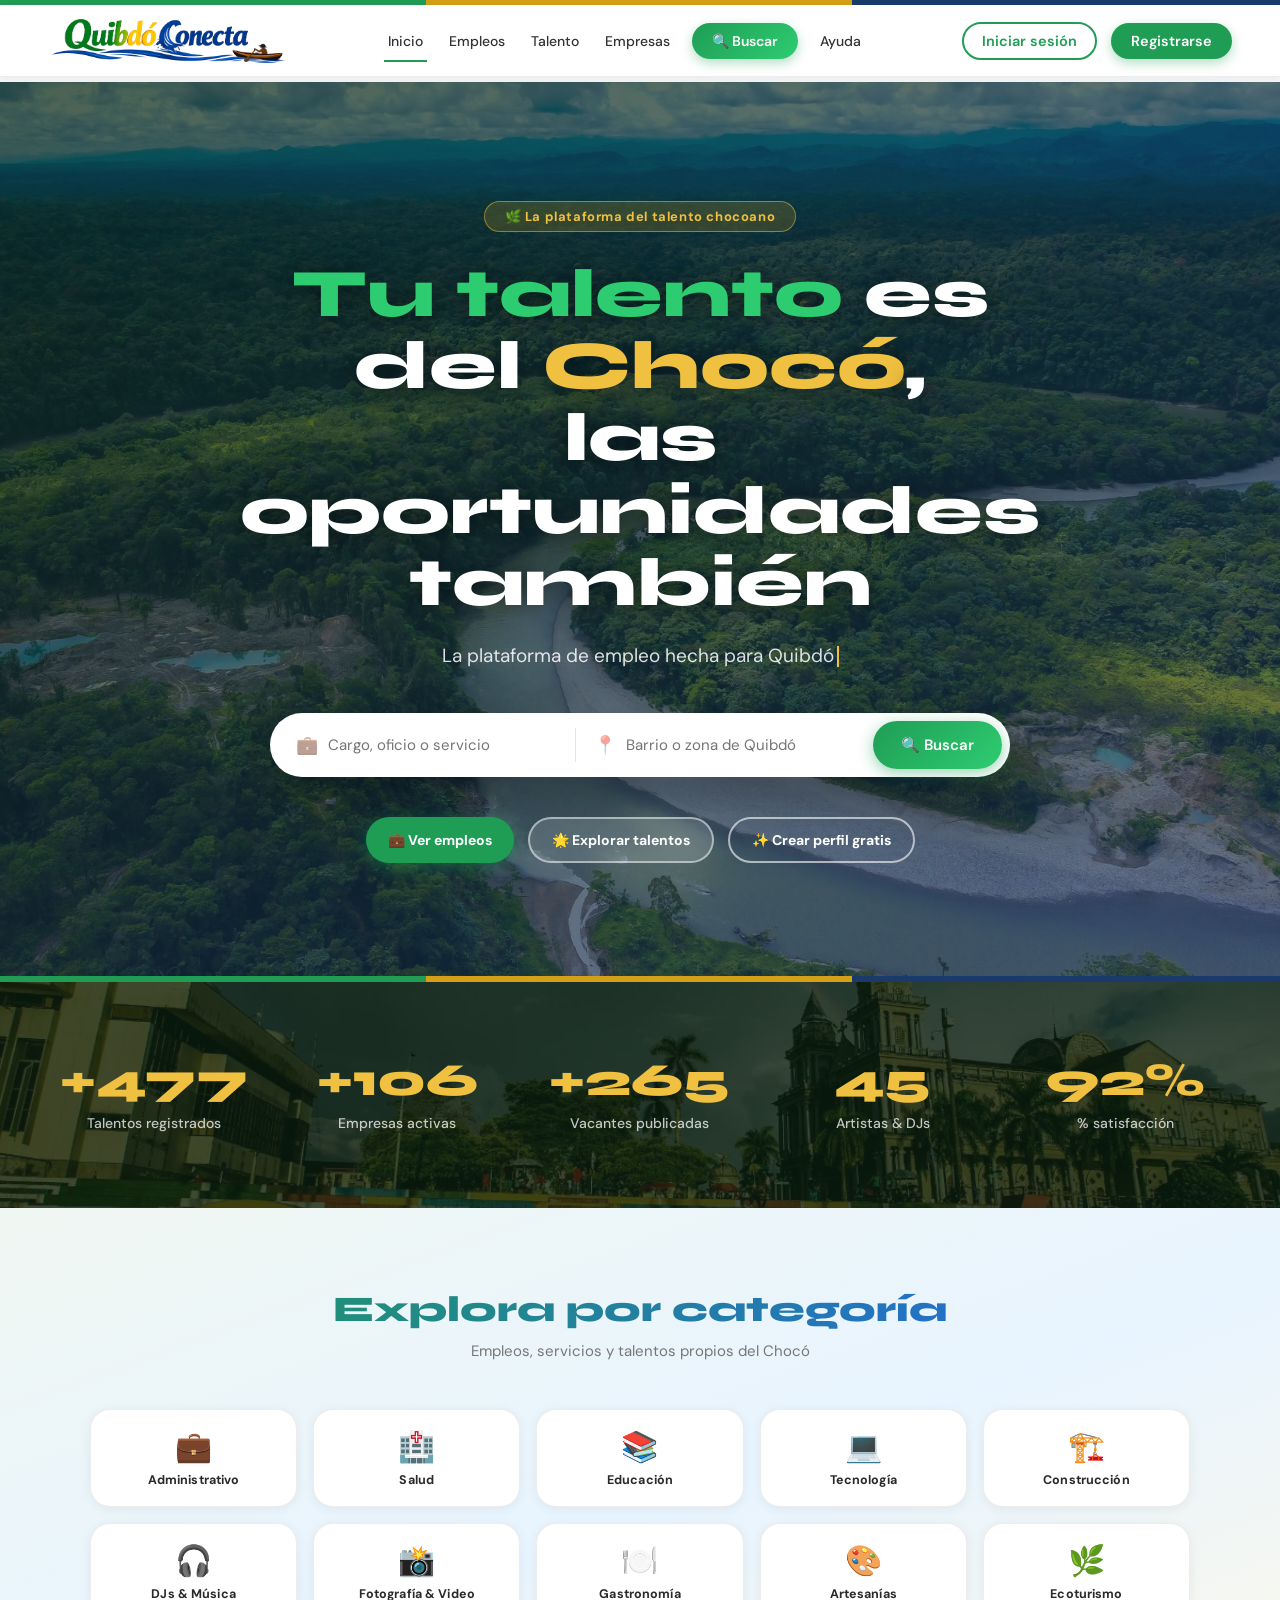
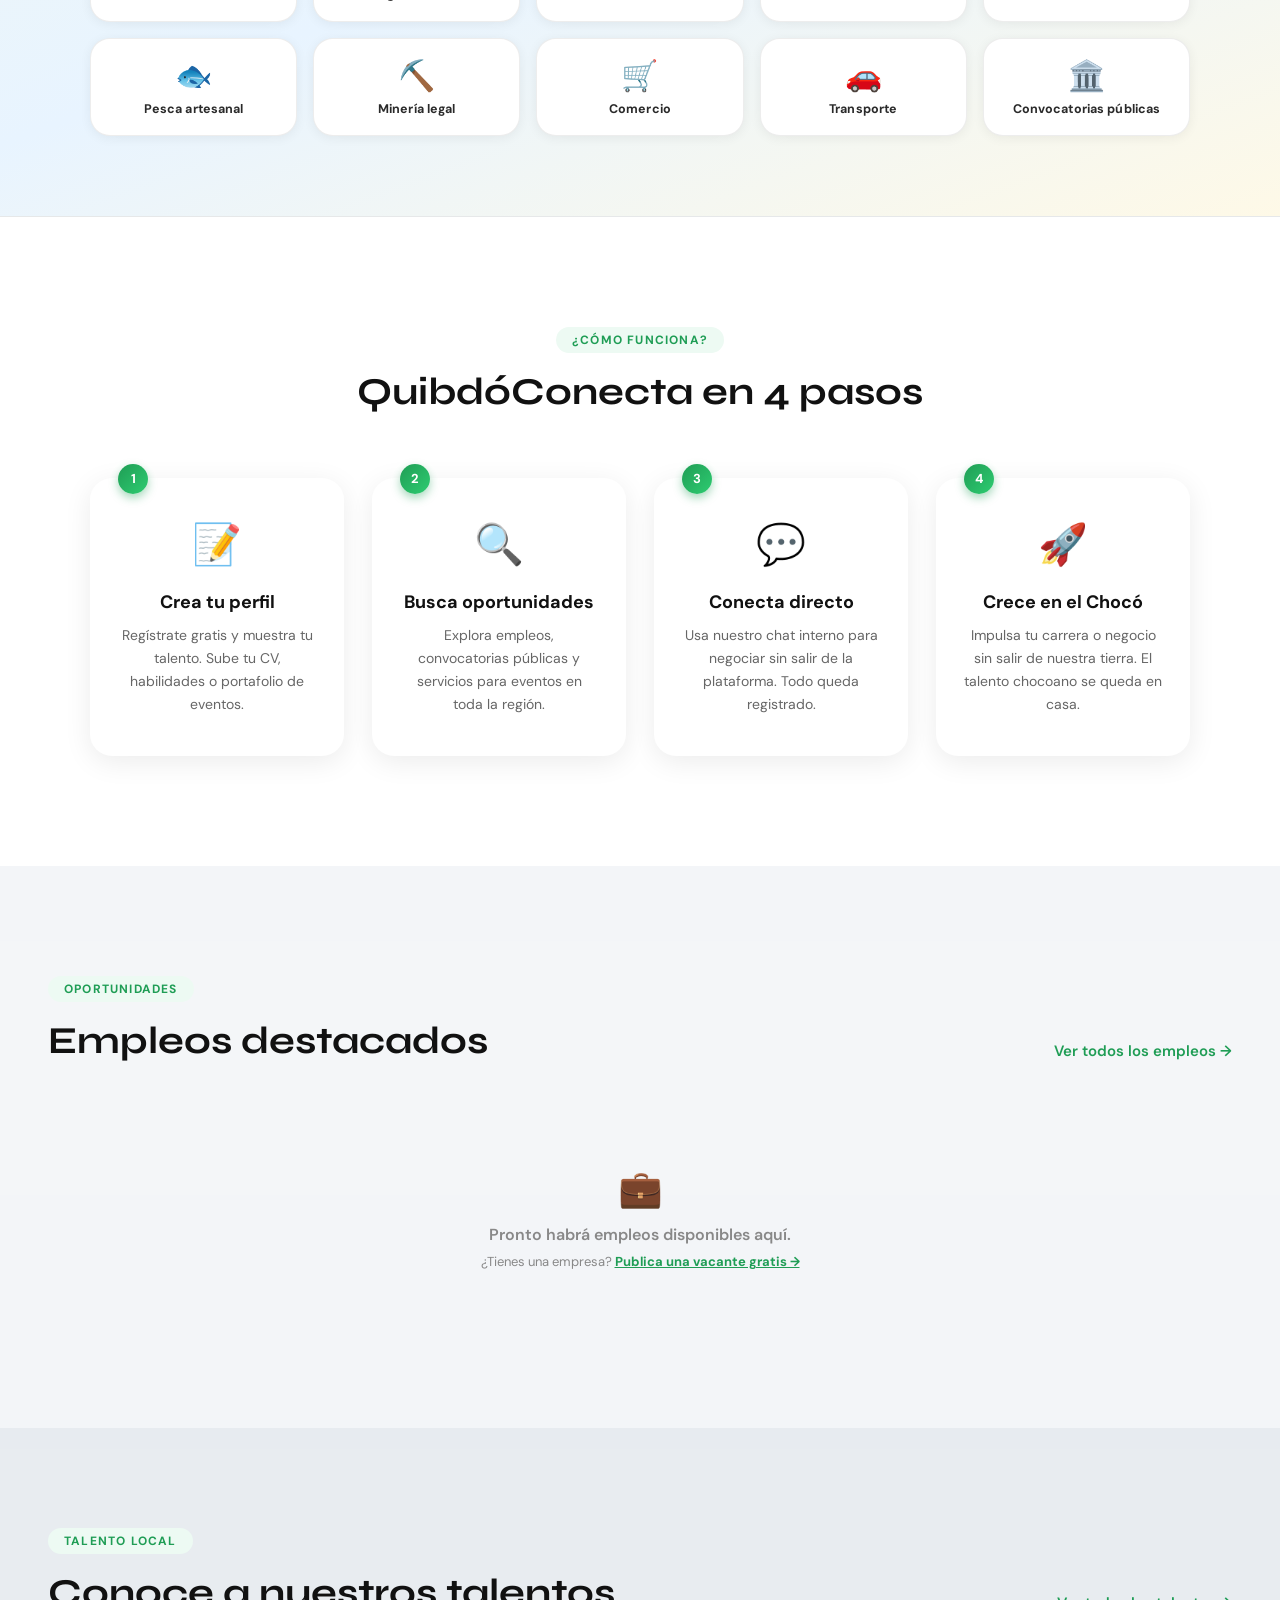
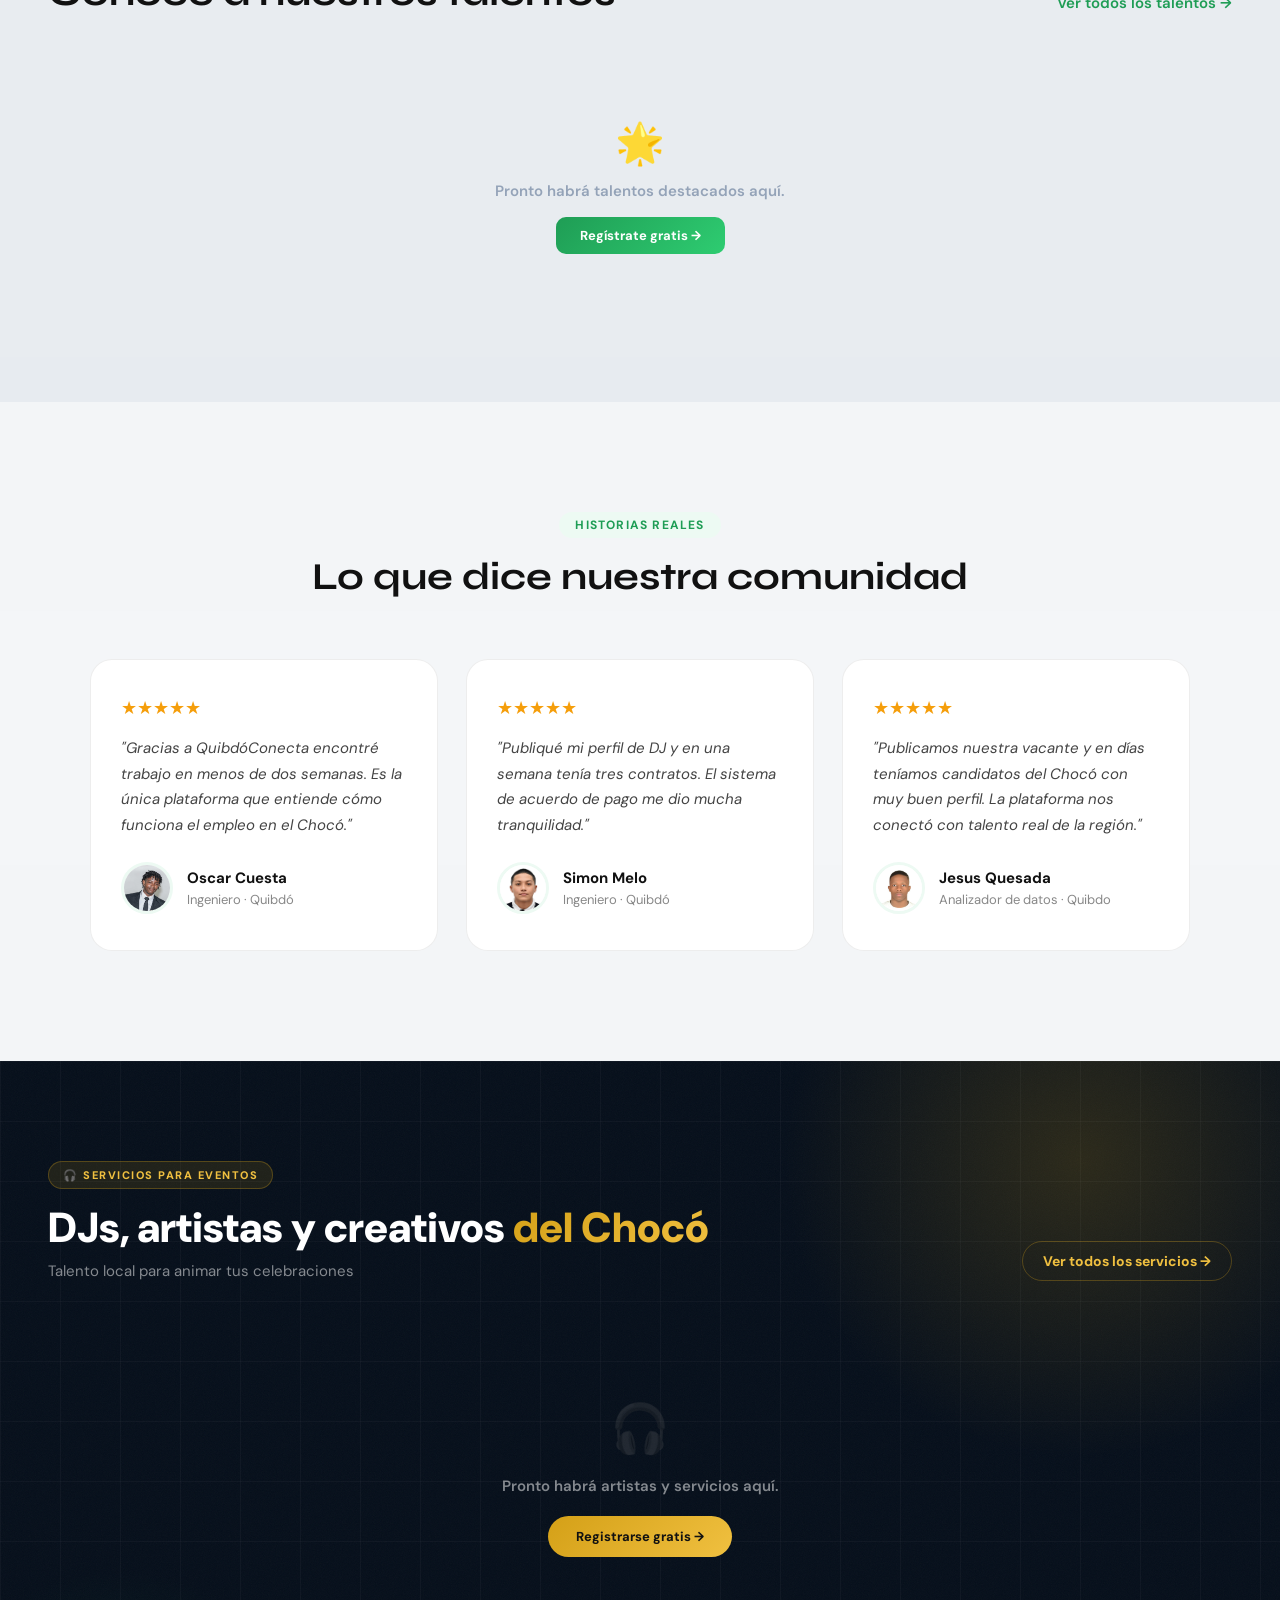
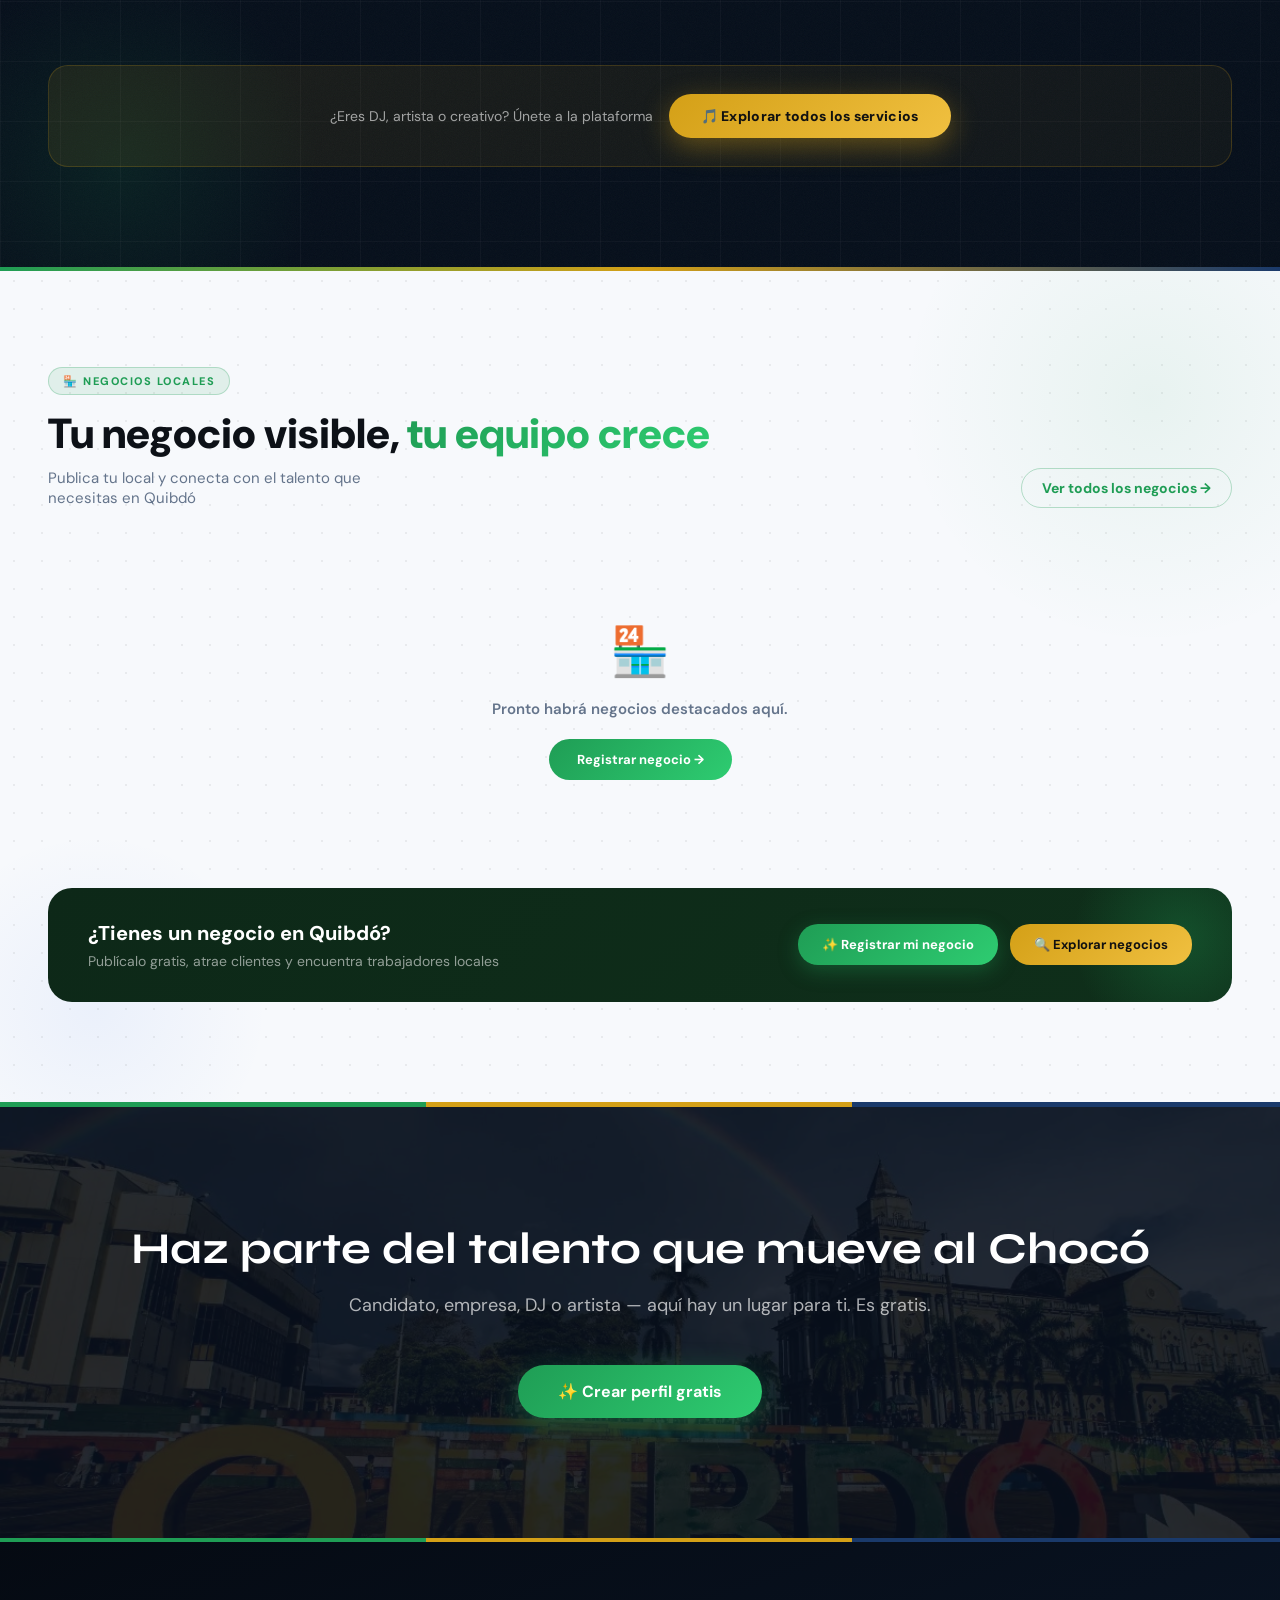
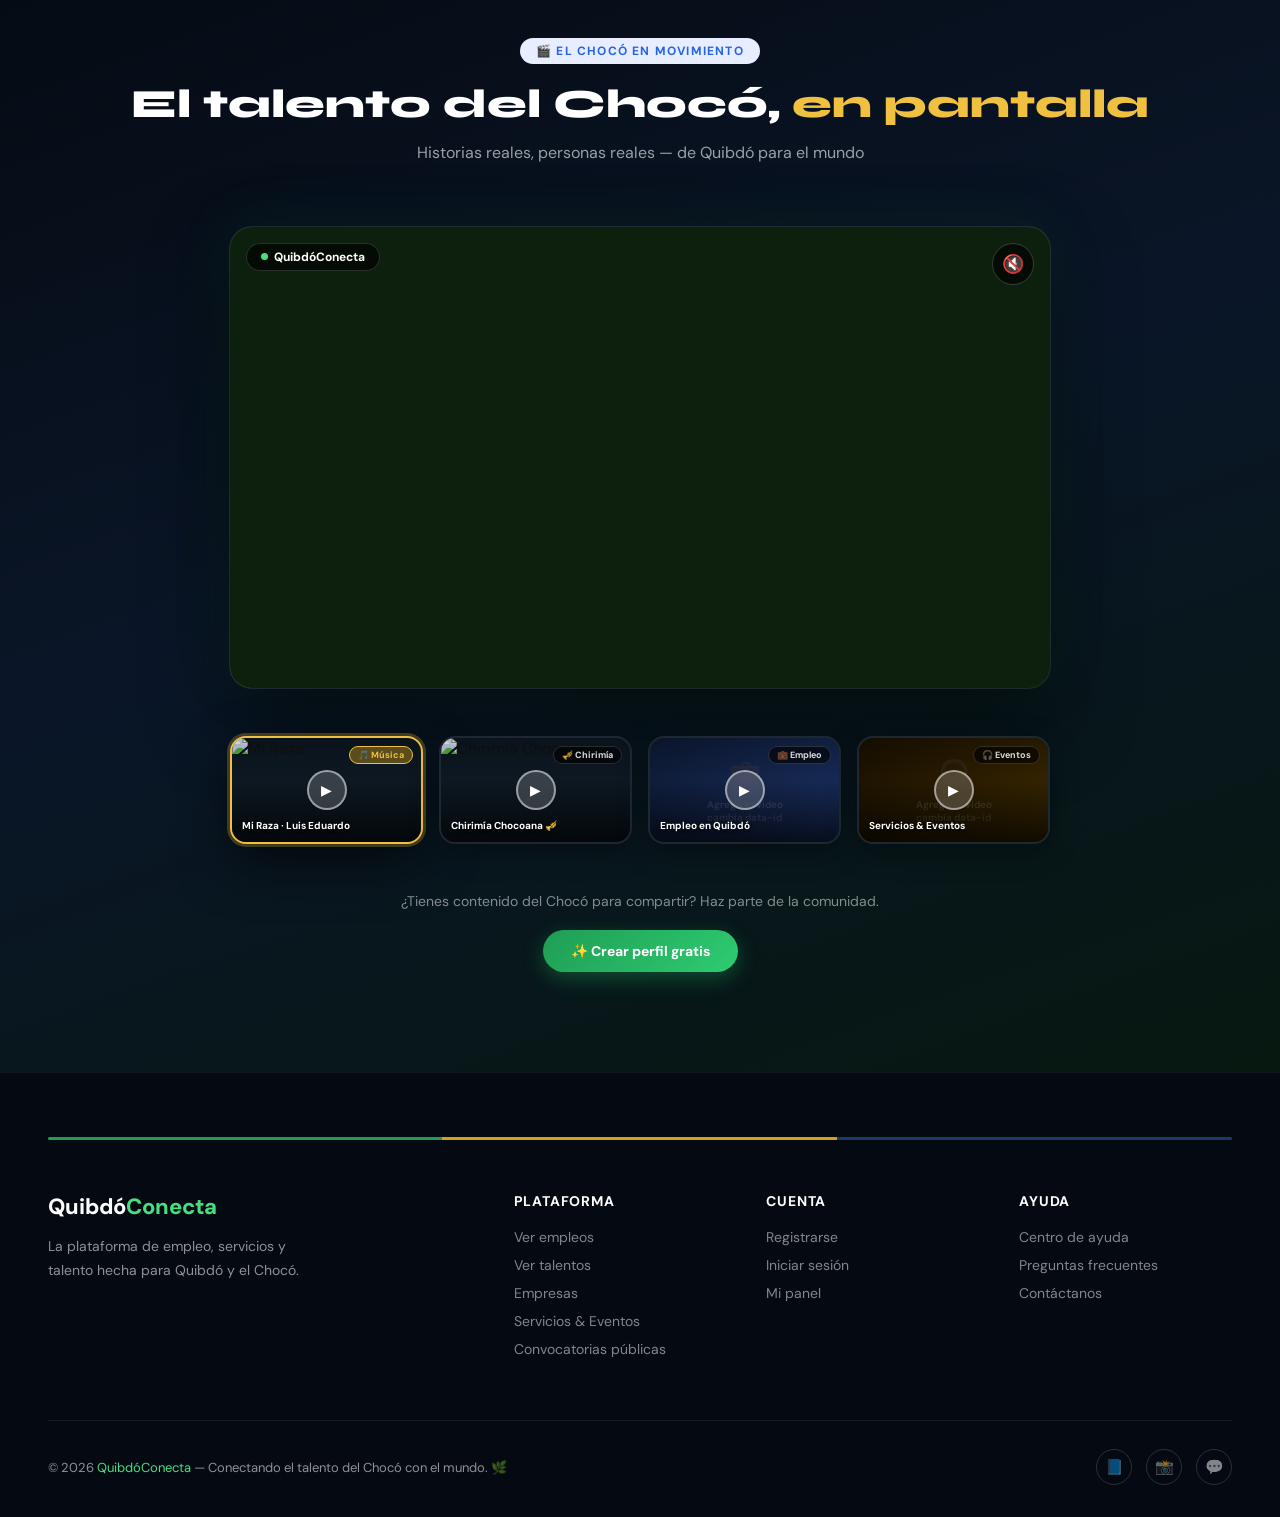
==== commit d69332c4: "descripción del cambio" ====
--- a/index.html
+++ b/index.html
@@ -7,7 +7,8 @@
     <meta name="description" content="QuibdóConecta – La plataforma de empleo hecha para Quibdó y el Chocó.">
     <title>Quibdó Conecta – Empleo en el Chocó</title>
     <link rel="icon" href="Imagenes/quibdo1-removebg-preview.png">
-    <link href="https://fonts.googleapis.com/css2?family=Syne:wght@700;800&family=DM+Sans:wght@400;500;600&display=swap" rel="stylesheet">
+    <link href="https://fonts.googleapis.com/css2?family=Syne:wght@700;800&family=DM+Sans:wght@400;500;600&display=swap"
+        rel="stylesheet">
     <style>
         :root {
             --verde: #1f9d55;
@@ -27,766 +28,3234 @@
                Para cambiar el fondo de cualquier sección, reemplaza 'none' con url('ruta/imagen.jpg')
                Ejemplo: --img-stats: url('Imagenes/mi-foto.jpg');
             ══════════════════════════════ */
-            --img-hero:       url('Imagenes/quibdo4.jpg');   /* Hero principal */
-            --img-stats:      url('Imagenes/quibdo2.jpg');   /* Sección de estadísticas */
-            --img-cats:       none;                           /* Categorías rápidas – pon url('...') para imagen */
-            --img-como:       none;                           /* Cómo funciona – pon url('...') para imagen */
-            --img-empleos:    none;                           /* Empleos destacados – pon url('...') para imagen */
-            --img-talentos:   none;                           /* Talentos preview – pon url('...') para imagen */
-            --img-testimonios:none;                           /* Testimonios – pon url('...') para imagen */
-            --img-cta:        url('Imagenes/quibdo2.jpg');   /* CTA final */
-            --img-videos:     none;                           /* Video showcase – pon url('...') para imagen de fondo */
-        }
-
-        *,*::before,*::after{margin:0;padding:0;box-sizing:border-box}
-        html{scroll-behavior:smooth}
-        body{font-family:'DM Sans',Arial,sans-serif;background:var(--gris);color:var(--texto);overflow-x:hidden}
-
-        .barra-bandera{height:5px;background:linear-gradient(90deg,var(--verde) 33.3%,var(--dorado) 33.3% 66.6%,var(--azul) 66.6%)}
+            --img-hero: url('Imagenes/quibdo4.jpg');
+            /* Hero principal */
+            --img-stats: url('Imagenes/quibdo2.jpg');
+            /* Sección de estadísticas */
+            --img-cats: none;
+            /* Categorías rápidas – pon url('...') para imagen */
+            --img-como: none;
+            /* Cómo funciona – pon url('...') para imagen */
+            --img-empleos: none;
+            /* Empleos destacados – pon url('...') para imagen */
+            --img-talentos: none;
+            /* Talentos preview – pon url('...') para imagen */
+            --img-testimonios: none;
+            /* Testimonios – pon url('...') para imagen */
+            --img-cta: url('Imagenes/quibdo2.jpg');
+            /* CTA final */
+            --img-videos: none;
+            /* Video showcase – pon url('...') para imagen de fondo */
+        }
+
+        *,
+        *::before,
+        *::after {
+            margin: 0;
+            padding: 0;
+            box-sizing: border-box
+        }
+
+        html {
+            scroll-behavior: smooth
+        }
+
+        body {
+            font-family: 'DM Sans', Arial, sans-serif;
+            background: var(--gris);
+            color: var(--texto);
+            overflow-x: hidden
+        }
+
+        .barra-bandera {
+            height: 5px;
+            background: linear-gradient(90deg, var(--verde) 33.3%, var(--dorado) 33.3% 66.6%, var(--azul) 66.6%)
+        }
 
         /* ════ NAVBAR ════ */
-        .navbar{position:fixed;top:5px;left:0;width:100%;height:72px;display:flex;align-items:center;justify-content:space-between;padding:0 48px;background:rgba(255,255,255,.97);backdrop-filter:blur(16px);border-bottom:1px solid rgba(0,0,0,.07);box-shadow:0 2px 12px rgba(0,0,0,.05);z-index:1000;transition:box-shadow .3s}
-        .navbar.abajo{box-shadow:0 4px 28px rgba(0,0,0,.12)}
-        .nav-left{display:flex;align-items:center;height:100%}
-        .logo-navbar{height:48px;width:auto;object-fit:contain}
-        .brand{font-size:22px;font-weight:800;color:#111}
-        .brand span{color:var(--verde)}
-        .nav-center{display:flex;align-items:center;gap:18px;flex:1;justify-content:center}
-        .nav-center a{color:#333;text-decoration:none;font-size:14px;font-weight:500;padding:6px 4px;position:relative}
-        .nav-center a::after{content:"";position:absolute;left:0;bottom:-6px;width:0%;height:2px;background:var(--verde);transition:width .3s}
-        .nav-center a:hover::after,.nav-center a.active::after{width:100%}
-        .nav-center .highlight{background:linear-gradient(135deg,var(--verde),var(--verde2));color:white!important;padding:9px 20px;border-radius:25px;font-weight:600;box-shadow:0 4px 12px rgba(31,157,85,.35);transition:transform .2s}
-        .nav-center .highlight:hover{transform:translateY(-1px)}
-        .nav-center .highlight::after{display:none}
-        .nav-right{display:flex;align-items:center;gap:14px}
-        .login{color:var(--verde);text-decoration:none;font-size:14.5px;font-weight:600;padding:8px 18px;border:2px solid var(--verde);border-radius:30px;transition:all .3s}
-        .login:hover{background:var(--verde);color:white}
-        .register{background:var(--verde);color:white;padding:9px 20px;border-radius:25px;text-decoration:none;font-weight:600;font-size:14.5px;box-shadow:0 4px 12px rgba(31,157,85,.35);transition:all .2s}
-        .register:hover{background:#166f3d;transform:translateY(-1px)}
-        .hamburger{display:none;flex-direction:column;gap:5px;cursor:pointer;background:none;border:none;padding:4px}
-        .hamburger span{display:block;width:26px;height:2.5px;background:#111;border-radius:4px;transition:all .35s cubic-bezier(.68,-.55,.27,1.55)}
-        .hamburger.open span:nth-child(1){transform:translateY(7.5px) rotate(45deg)}
-        .hamburger.open span:nth-child(2){opacity:0;transform:scaleX(0)}
-        .hamburger.open span:nth-child(3){transform:translateY(-7.5px) rotate(-45deg)}
-        .mobile-menu{display:none;position:fixed;top:77px;left:0;width:100%;background:white;border-bottom:1px solid rgba(0,0,0,.08);box-shadow:0 12px 32px rgba(0,0,0,.12);flex-direction:column;padding:20px 24px;gap:6px;z-index:999}
-        .mobile-menu.open{display:flex}
-        .mobile-menu a{color:#333;text-decoration:none;font-size:16px;font-weight:500;padding:12px 0;border-bottom:1px solid rgba(0,0,0,.06)}
-        .mobile-menu a.highlight-m{color:var(--verde);font-weight:700}
-        .mobile-auth{display:flex;gap:12px;margin-top:14px}
-        .mobile-auth a{flex:1;text-align:center;padding:11px;border-radius:25px;font-weight:600;font-size:15px;text-decoration:none}
-        .mobile-auth .m-login{border:2px solid var(--verde);color:var(--verde)}
-        .mobile-auth .m-reg{background:var(--verde);color:white}
+        .navbar {
+            position: fixed;
+            top: 5px;
+            left: 0;
+            width: 100%;
+            height: 72px;
+            display: flex;
+            align-items: center;
+            justify-content: space-between;
+            padding: 0 48px;
+            background: rgba(255, 255, 255, .97);
+            backdrop-filter: blur(16px);
+            border-bottom: 1px solid rgba(0, 0, 0, .07);
+            box-shadow: 0 2px 12px rgba(0, 0, 0, .05);
+            z-index: 1000;
+            transition: box-shadow .3s
+        }
+
+        .navbar.abajo {
+            box-shadow: 0 4px 28px rgba(0, 0, 0, .12)
+        }
+
+        .nav-left {
+            display: flex;
+            align-items: center;
+            height: 100%
+        }
+
+        .logo-navbar {
+            height: 48px;
+            width: auto;
+            object-fit: contain
+        }
+
+        .brand {
+            font-size: 22px;
+            font-weight: 800;
+            color: #111
+        }
+
+        .brand span {
+            color: var(--verde)
+        }
+
+        .nav-center {
+            display: flex;
+            align-items: center;
+            gap: 18px;
+            flex: 1;
+            justify-content: center
+        }
+
+        .nav-center a {
+            color: #333;
+            text-decoration: none;
+            font-size: 14px;
+            font-weight: 500;
+            padding: 6px 4px;
+            position: relative
+        }
+
+        .nav-center a::after {
+            content: "";
+            position: absolute;
+            left: 0;
+            bottom: -6px;
+            width: 0%;
+            height: 2px;
+            background: var(--verde);
+            transition: width .3s
+        }
+
+        .nav-center a:hover::after,
+        .nav-center a.active::after {
+            width: 100%
+        }
+
+        .nav-center .highlight {
+            background: linear-gradient(135deg, var(--verde), var(--verde2));
+            color: white !important;
+            padding: 9px 20px;
+            border-radius: 25px;
+            font-weight: 600;
+            box-shadow: 0 4px 12px rgba(31, 157, 85, .35);
+            transition: transform .2s
+        }
+
+        .nav-center .highlight:hover {
+            transform: translateY(-1px)
+        }
+
+        .nav-center .highlight::after {
+            display: none
+        }
+
+        .nav-right {
+            display: flex;
+            align-items: center;
+            gap: 14px
+        }
+
+        .login {
+            color: var(--verde);
+            text-decoration: none;
+            font-size: 14.5px;
+            font-weight: 600;
+            padding: 8px 18px;
+            border: 2px solid var(--verde);
+            border-radius: 30px;
+            transition: all .3s
+        }
+
+        .login:hover {
+            background: var(--verde);
+            color: white
+        }
+
+        .register {
+            background: var(--verde);
+            color: white;
+            padding: 9px 20px;
+            border-radius: 25px;
+            text-decoration: none;
+            font-weight: 600;
+            font-size: 14.5px;
+            box-shadow: 0 4px 12px rgba(31, 157, 85, .35);
+            transition: all .2s
+        }
+
+        .register:hover {
+            background: #166f3d;
+            transform: translateY(-1px)
+        }
+
+        .hamburger {
+            display: none;
+            flex-direction: column;
+            gap: 5px;
+            cursor: pointer;
+            background: none;
+            border: none;
+            padding: 4px
+        }
+
+        .hamburger span {
+            display: block;
+            width: 26px;
+            height: 2.5px;
+            background: #111;
+            border-radius: 4px;
+            transition: all .35s cubic-bezier(.68, -.55, .27, 1.55)
+        }
+
+        .hamburger.open span:nth-child(1) {
+            transform: translateY(7.5px) rotate(45deg)
+        }
+
+        .hamburger.open span:nth-child(2) {
+            opacity: 0;
+            transform: scaleX(0)
+        }
+
+        .hamburger.open span:nth-child(3) {
+            transform: translateY(-7.5px) rotate(-45deg)
+        }
+
+        .mobile-menu {
+            display: none;
+            position: fixed;
+            top: 77px;
+            left: 0;
+            width: 100%;
+            background: white;
+            border-bottom: 1px solid rgba(0, 0, 0, .08);
+            box-shadow: 0 12px 32px rgba(0, 0, 0, .12);
+            flex-direction: column;
+            padding: 20px 24px;
+            gap: 6px;
+            z-index: 999
+        }
+
+        .mobile-menu.open {
+            display: flex
+        }
+
+        .mobile-menu a {
+            color: #333;
+            text-decoration: none;
+            font-size: 16px;
+            font-weight: 500;
+            padding: 12px 0;
+            border-bottom: 1px solid rgba(0, 0, 0, .06)
+        }
+
+        .mobile-menu a.highlight-m {
+            color: var(--verde);
+            font-weight: 700
+        }
+
+        .mobile-auth {
+            display: flex;
+            gap: 12px;
+            margin-top: 14px
+        }
+
+        .mobile-auth a {
+            flex: 1;
+            text-align: center;
+            padding: 11px;
+            border-radius: 25px;
+            font-weight: 600;
+            font-size: 15px;
+            text-decoration: none
+        }
+
+        .mobile-auth .m-login {
+            border: 2px solid var(--verde);
+            color: var(--verde)
+        }
+
+        .mobile-auth .m-reg {
+            background: var(--verde);
+            color: white
+        }
 
         /* ════ HERO ════ */
-        .hero{position:relative;height:100vh;min-height:640px;background:var(--img-hero) center/cover no-repeat;display:flex;align-items:center;justify-content:center;margin-top:77px}
-        .hero.sin-imagen{background:linear-gradient(160deg,#0d2a1a 0%,#1a3a6b 100%)}
-        .hero-overlay{position:absolute;inset:0;background:linear-gradient(160deg,rgba(10,40,20,.72) 0%,rgba(26,58,107,.55) 100%)}
-        .hero-franja{position:absolute;bottom:0;left:0;width:100%;height:6px;background:linear-gradient(90deg,var(--verde) 33.3%,var(--dorado) 33.3% 66.6%,var(--azul) 66.6%);z-index:3}
-        .hero-content{position:relative;z-index:2;text-align:center;color:white;max-width:860px;padding:0 24px}
-        .hero-badge{display:inline-block;background:rgba(212,160,23,.2);border:1px solid rgba(240,192,64,.5);color:var(--dorado2);font-size:13px;font-weight:700;padding:6px 20px;border-radius:30px;margin-bottom:26px;letter-spacing:.6px;animation:fadeDown .7s ease both}
-        .hero h1{font-family:'Syne',sans-serif;font-size:68px;font-weight:800;line-height:1.06;margin-bottom:22px;text-shadow:0 2px 24px rgba(0,0,0,.5);animation:fadeUp .8s .2s ease both}
-        .hero h1 .verde{color:var(--verde2)}
-        .hero h1 .dorado{color:var(--dorado2)}
-        .hero-subtitle{font-size:19px;color:rgba(255,255,255,.85);margin-bottom:40px;line-height:1.6;min-height:32px;animation:fadeUp .8s .4s ease both}
-        .cursor-blink{display:inline-block;width:2px;height:1.1em;background:var(--dorado2);margin-left:3px;vertical-align:middle;animation:blink .85s step-end infinite}
-        @keyframes blink{0%,100%{opacity:1}50%{opacity:0}}
-        .search-bar{display:flex;align-items:center;background:white;border-radius:50px;padding:8px;max-width:740px;margin:0 auto 40px;box-shadow:0 20px 50px rgba(0,0,0,.28);animation:fadeUp .8s .6s ease both}
-        .search-field{display:flex;align-items:center;gap:10px;padding:12px 18px;flex:1}
-        .search-field input{border:none;outline:none;font-size:15px;width:100%;font-family:'DM Sans',sans-serif;color:#222;background:transparent}
-        .divider{width:1px;height:34px;background:rgba(0,0,0,.1);flex-shrink:0}
-        .search-btn{background:linear-gradient(135deg,var(--verde),var(--verde2));color:white;border:none;border-radius:40px;padding:14px 28px;font-size:15px;font-weight:600;cursor:pointer;font-family:'DM Sans',sans-serif;box-shadow:0 4px 16px rgba(31,157,85,.45);transition:opacity .2s,transform .2s;white-space:nowrap}
-        .search-btn:hover{opacity:.9;transform:scale(1.03)}
-        .hero-links{display:flex;justify-content:center;gap:14px;flex-wrap:wrap;animation:fadeUp .8s .8s ease both}
-        .hero-link{display:inline-flex;align-items:center;gap:7px;padding:12px 22px;border-radius:30px;font-size:14px;font-weight:700;text-decoration:none;transition:all .25s;white-space:nowrap}
-        .hero-link-verde{background:var(--verde);color:white;box-shadow:0 4px 16px rgba(31,157,85,.45)}
-        .hero-link-verde:hover{background:#166f3d;transform:translateY(-2px);box-shadow:0 8px 24px rgba(31,157,85,.55)}
-        .hero-link-blanco{background:rgba(255,255,255,.15);color:white;border:2px solid rgba(255,255,255,.5);backdrop-filter:blur(8px)}
-        .hero-link-blanco:hover{background:rgba(255,255,255,.28);transform:translateY(-2px)}
-        .hero-link-dorado{background:var(--dorado);color:#111;box-shadow:0 4px 16px rgba(212,160,23,.45)}
-        .hero-link-dorado:hover{background:var(--dorado2);transform:translateY(-2px)}
-        .hero-link-outline{border:2px solid rgba(255,255,255,.6);color:white}
-        .hero-link-outline:hover{background:white;color:#111;transform:translateY(-2px)}
+        .hero {
+            position: relative;
+            height: 100vh;
+            min-height: 640px;
+            background: var(--img-hero) center/cover no-repeat;
+            display: flex;
+            align-items: center;
+            justify-content: center;
+            margin-top: 77px
+        }
+
+        .hero.sin-imagen {
+            background: linear-gradient(160deg, #0d2a1a 0%, #1a3a6b 100%)
+        }
+
+        .hero-overlay {
+            position: absolute;
+            inset: 0;
+            background: linear-gradient(160deg, rgba(10, 40, 20, .72) 0%, rgba(26, 58, 107, .55) 100%)
+        }
+
+        .hero-franja {
+            position: absolute;
+            bottom: 0;
+            left: 0;
+            width: 100%;
+            height: 6px;
+            background: linear-gradient(90deg, var(--verde) 33.3%, var(--dorado) 33.3% 66.6%, var(--azul) 66.6%);
+            z-index: 3
+        }
+
+        .hero-content {
+            position: relative;
+            z-index: 2;
+            text-align: center;
+            color: white;
+            max-width: 860px;
+            padding: 0 24px
+        }
+
+        .hero-badge {
+            display: inline-block;
+            background: rgba(212, 160, 23, .2);
+            border: 1px solid rgba(240, 192, 64, .5);
+            color: var(--dorado2);
+            font-size: 13px;
+            font-weight: 700;
+            padding: 6px 20px;
+            border-radius: 30px;
+            margin-bottom: 26px;
+            letter-spacing: .6px;
+            animation: fadeDown .7s ease both
+        }
+
+        .hero h1 {
+            font-family: 'Syne', sans-serif;
+            font-size: 68px;
+            font-weight: 800;
+            line-height: 1.06;
+            margin-bottom: 22px;
+            text-shadow: 0 2px 24px rgba(0, 0, 0, .5);
+            animation: fadeUp .8s .2s ease both
+        }
+
+        .hero h1 .verde {
+            color: var(--verde2)
+        }
+
+        .hero h1 .dorado {
+            color: var(--dorado2)
+        }
+
+        .hero-subtitle {
+            font-size: 19px;
+            color: rgba(255, 255, 255, .85);
+            margin-bottom: 40px;
+            line-height: 1.6;
+            min-height: 32px;
+            animation: fadeUp .8s .4s ease both
+        }
+
+        .cursor-blink {
+            display: inline-block;
+            width: 2px;
+            height: 1.1em;
+            background: var(--dorado2);
+            margin-left: 3px;
+            vertical-align: middle;
+            animation: blink .85s step-end infinite
+        }
+
+        @keyframes blink {
+
+            0%,
+            100% {
+                opacity: 1
+            }
+
+            50% {
+                opacity: 0
+            }
+        }
+
+        .search-bar {
+            display: flex;
+            align-items: center;
+            background: white;
+            border-radius: 50px;
+            padding: 8px;
+            max-width: 740px;
+            margin: 0 auto 40px;
+            box-shadow: 0 20px 50px rgba(0, 0, 0, .28);
+            animation: fadeUp .8s .6s ease both
+        }
+
+        .search-field {
+            display: flex;
+            align-items: center;
+            gap: 10px;
+            padding: 12px 18px;
+            flex: 1
+        }
+
+        .search-field input {
+            border: none;
+            outline: none;
+            font-size: 15px;
+            width: 100%;
+            font-family: 'DM Sans', sans-serif;
+            color: #222;
+            background: transparent
+        }
+
+        .divider {
+            width: 1px;
+            height: 34px;
+            background: rgba(0, 0, 0, .1);
+            flex-shrink: 0
+        }
+
+        .search-btn {
+            background: linear-gradient(135deg, var(--verde), var(--verde2));
+            color: white;
+            border: none;
+            border-radius: 40px;
+            padding: 14px 28px;
+            font-size: 15px;
+            font-weight: 600;
+            cursor: pointer;
+            font-family: 'DM Sans', sans-serif;
+            box-shadow: 0 4px 16px rgba(31, 157, 85, .45);
+            transition: opacity .2s, transform .2s;
+            white-space: nowrap
+        }
+
+        .search-btn:hover {
+            opacity: .9;
+            transform: scale(1.03)
+        }
+
+        .hero-links {
+            display: flex;
+            justify-content: center;
+            gap: 14px;
+            flex-wrap: wrap;
+            animation: fadeUp .8s .8s ease both
+        }
+
+        .hero-link {
+            display: inline-flex;
+            align-items: center;
+            gap: 7px;
+            padding: 12px 22px;
+            border-radius: 30px;
+            font-size: 14px;
+            font-weight: 700;
+            text-decoration: none;
+            transition: all .25s;
+            white-space: nowrap
+        }
+
+        .hero-link-verde {
+            background: var(--verde);
+            color: white;
+            box-shadow: 0 4px 16px rgba(31, 157, 85, .45)
+        }
+
+        .hero-link-verde:hover {
+            background: #166f3d;
+            transform: translateY(-2px);
+            box-shadow: 0 8px 24px rgba(31, 157, 85, .55)
+        }
+
+        .hero-link-blanco {
+            background: rgba(255, 255, 255, .15);
+            color: white;
+            border: 2px solid rgba(255, 255, 255, .5);
+            backdrop-filter: blur(8px)
+        }
+
+        .hero-link-blanco:hover {
+            background: rgba(255, 255, 255, .28);
+            transform: translateY(-2px)
+        }
+
+        .hero-link-dorado {
+            background: var(--dorado);
+            color: #111;
+            box-shadow: 0 4px 16px rgba(212, 160, 23, .45)
+        }
+
+        .hero-link-dorado:hover {
+            background: var(--dorado2);
+            transform: translateY(-2px)
+        }
+
+        .hero-link-outline {
+            border: 2px solid rgba(255, 255, 255, .6);
+            color: white
+        }
+
+        .hero-link-outline:hover {
+            background: white;
+            color: #111;
+            transform: translateY(-2px)
+        }
 
         /* ════ REVEAL ════ */
-        .reveal{opacity:0;transform:translateY(36px);transition:opacity .65s ease,transform .65s ease}
-        .reveal.visible{opacity:1;transform:translateY(0)}
+        .reveal {
+            opacity: 0;
+            transform: translateY(36px);
+            transition: opacity .65s ease, transform .65s ease
+        }
+
+        .reveal.visible {
+            opacity: 1;
+            transform: translateY(0)
+        }
 
         /* ════ STATS ════ */
         /* Para imagen: cambia --img-stats en :root arriba */
-        .stats{position:relative;background:var(--img-stats) center/cover no-repeat;padding:70px 48px}
-        .stats-overlay{position:absolute;inset:0;background:rgba(10,30,15,.78)}
-        .stats-inner{position:relative;z-index:2;display:grid;grid-template-columns:repeat(auto-fit,minmax(160px,1fr));gap:30px;text-align:center}
-        .stat-item h3{font-family:'Syne',sans-serif;font-size:46px;font-weight:800;color:var(--dorado2)}
-        .stat-item p{font-size:14px;color:rgba(255,255,255,.75);margin-top:6px;font-weight:500}
-        .stat-trend{font-size:12px;margin-top:4px;font-weight:600}
-        .stat-trend.up{color:#4ade80}
-        .stat-trend.down{color:#f87171}
-        .stat-trend.eq{color:rgba(255,255,255,.4)}
+        .stats {
+            position: relative;
+            background: var(--img-stats) center/cover no-repeat;
+            padding: 70px 48px
+        }
+
+        .stats-overlay {
+            position: absolute;
+            inset: 0;
+            background: rgba(10, 30, 15, .78)
+        }
+
+        .stats-inner {
+            position: relative;
+            z-index: 2;
+            display: grid;
+            grid-template-columns: repeat(auto-fit, minmax(160px, 1fr));
+            gap: 30px;
+            text-align: center
+        }
+
+        .stat-item h3 {
+            font-family: 'Syne', sans-serif;
+            font-size: 46px;
+            font-weight: 800;
+            color: var(--dorado2)
+        }
+
+        .stat-item p {
+            font-size: 14px;
+            color: rgba(255, 255, 255, .75);
+            margin-top: 6px;
+            font-weight: 500
+        }
+
+        .stat-trend {
+            font-size: 12px;
+            margin-top: 4px;
+            font-weight: 600
+        }
+
+        .stat-trend.up {
+            color: #4ade80
+        }
+
+        .stat-trend.down {
+            color: #f87171
+        }
+
+        .stat-trend.eq {
+            color: rgba(255, 255, 255, .4)
+        }
 
         /* ════ LABELS ════ */
-        .section-label{display:inline-block;background:var(--verde-o);color:var(--verde);font-size:12px;font-weight:700;padding:5px 16px;border-radius:20px;text-transform:uppercase;letter-spacing:1.2px;margin-bottom:16px}
-        .section-label.dorado-label{background:var(--dorado-o);color:var(--dorado)}
-        .section-label.azul-label{background:#e8eeff;color:var(--azul2)}
+        .section-label {
+            display: inline-block;
+            background: var(--verde-o);
+            color: var(--verde);
+            font-size: 12px;
+            font-weight: 700;
+            padding: 5px 16px;
+            border-radius: 20px;
+            text-transform: uppercase;
+            letter-spacing: 1.2px;
+            margin-bottom: 16px
+        }
+
+        .section-label.dorado-label {
+            background: var(--dorado-o);
+            color: var(--dorado)
+        }
+
+        .section-label.azul-label {
+            background: #e8eeff;
+            color: var(--azul2)
+        }
 
         /* ════ QUICK CATS ════ */
         /* Para imagen: cambia --img-cats en :root (actualmente none = fondo degradado) */
-        .quick-cats{position:relative;background:var(--img-cats) center/cover no-repeat;background-color:transparent;padding:80px 48px;text-align:center;border-bottom:1px solid rgba(0,0,0,.06);overflow:hidden}
-        .quick-cats-bg{position:absolute;inset:0;background:linear-gradient(160deg,#f0f7f2 0%,#e8f4ff 50%,#fef9e7 100%);z-index:0}
+        .quick-cats {
+            position: relative;
+            background: var(--img-cats) center/cover no-repeat;
+            background-color: transparent;
+            padding: 80px 48px;
+            text-align: center;
+            border-bottom: 1px solid rgba(0, 0, 0, .06);
+            overflow: hidden
+        }
+
+        .quick-cats-bg {
+            position: absolute;
+            inset: 0;
+            background: linear-gradient(160deg, #f0f7f2 0%, #e8f4ff 50%, #fef9e7 100%);
+            z-index: 0
+        }
+
         /* Cuando hay imagen, el overlay oscurece: */
-        .quick-cats-overlay{position:absolute;inset:0;background:rgba(255,255,255,.88);z-index:1;display:none}
-        .quick-cats-inner{position:relative;z-index:2}
-        .quick-cats h2{font-family:'Syne',sans-serif;font-size:36px;font-weight:800;margin-bottom:10px;background:linear-gradient(135deg,#1f9d55,#2563eb);-webkit-background-clip:text;-webkit-text-fill-color:transparent;background-clip:text}
-        .quick-cats .sub{color:#777;font-size:15px;margin-bottom:48px}
-        .quick-cats-grid{display:grid;grid-template-columns:repeat(5,1fr);gap:16px;max-width:1100px;margin:0 auto}
-        .quick-cat-btn{display:flex;flex-direction:column;align-items:center;justify-content:center;gap:10px;background:white;border:1.5px solid rgba(0,0,0,.07);border-radius:20px;padding:22px 16px 18px;font-size:13px;font-weight:700;color:#2a2a2a;text-decoration:none;transition:all .3s cubic-bezier(.34,1.56,.64,1);box-shadow:0 2px 12px rgba(0,0,0,.06);position:relative;overflow:hidden}
-        .quick-cat-btn .cat-icon{font-size:30px;line-height:1;display:block;transition:transform .3s cubic-bezier(.34,1.56,.64,1)}
-        .quick-cat-btn .cat-label{font-size:12.5px;font-weight:700;letter-spacing:.01em;text-align:center;line-height:1.3}
-        .quick-cat-btn:hover,.quick-cat-btn.cat-verde:hover{background:linear-gradient(135deg,#edfaf3,#d4f5e4);border-color:var(--verde);color:var(--verde);transform:translateY(-4px) scale(1.03);box-shadow:0 12px 28px rgba(31,157,85,.18)}
-        .quick-cat-btn.cat-dorado:hover{background:linear-gradient(135deg,#fef9e7,#fdefc8);border-color:var(--dorado);color:#a07010;transform:translateY(-4px) scale(1.03);box-shadow:0 12px 28px rgba(212,160,23,.2)}
-        .quick-cat-btn.cat-azul:hover{background:linear-gradient(135deg,#eff6ff,#dbeafe);border-color:var(--azul2);color:var(--azul2);transform:translateY(-4px) scale(1.03);box-shadow:0 12px 28px rgba(37,99,235,.18)}
-        .quick-cat-btn:hover .cat-icon{transform:scale(1.25) rotate(-5deg)}
+        .quick-cats-overlay {
+            position: absolute;
+            inset: 0;
+            background: rgba(255, 255, 255, .88);
+            z-index: 1;
+            display: none
+        }
+
+        .quick-cats-inner {
+            position: relative;
+            z-index: 2
+        }
+
+        .quick-cats h2 {
+            font-family: 'Syne', sans-serif;
+            font-size: 36px;
+            font-weight: 800;
+            margin-bottom: 10px;
+            background: linear-gradient(135deg, #1f9d55, #2563eb);
+            -webkit-background-clip: text;
+            -webkit-text-fill-color: transparent;
+            background-clip: text
+        }
+
+        .quick-cats .sub {
+            color: #777;
+            font-size: 15px;
+            margin-bottom: 48px
+        }
+
+        .quick-cats-grid {
+            display: grid;
+            grid-template-columns: repeat(5, 1fr);
+            gap: 16px;
+            max-width: 1100px;
+            margin: 0 auto
+        }
+
+        .quick-cat-btn {
+            display: flex;
+            flex-direction: column;
+            align-items: center;
+            justify-content: center;
+            gap: 10px;
+            background: white;
+            border: 1.5px solid rgba(0, 0, 0, .07);
+            border-radius: 20px;
+            padding: 22px 16px 18px;
+            font-size: 13px;
+            font-weight: 700;
+            color: #2a2a2a;
+            text-decoration: none;
+            transition: all .3s cubic-bezier(.34, 1.56, .64, 1);
+            box-shadow: 0 2px 12px rgba(0, 0, 0, .06);
+            position: relative;
+            overflow: hidden
+        }
+
+        .quick-cat-btn .cat-icon {
+            font-size: 30px;
+            line-height: 1;
+            display: block;
+            transition: transform .3s cubic-bezier(.34, 1.56, .64, 1)
+        }
+
+        .quick-cat-btn .cat-label {
+            font-size: 12.5px;
+            font-weight: 700;
+            letter-spacing: .01em;
+            text-align: center;
+            line-height: 1.3
+        }
+
+        .quick-cat-btn:hover,
+        .quick-cat-btn.cat-verde:hover {
+            background: linear-gradient(135deg, #edfaf3, #d4f5e4);
+            border-color: var(--verde);
+            color: var(--verde);
+            transform: translateY(-4px) scale(1.03);
+            box-shadow: 0 12px 28px rgba(31, 157, 85, .18)
+        }
+
+        .quick-cat-btn.cat-dorado:hover {
+            background: linear-gradient(135deg, #fef9e7, #fdefc8);
+            border-color: var(--dorado);
+            color: #a07010;
+            transform: translateY(-4px) scale(1.03);
+            box-shadow: 0 12px 28px rgba(212, 160, 23, .2)
+        }
+
+        .quick-cat-btn.cat-azul:hover {
+            background: linear-gradient(135deg, #eff6ff, #dbeafe);
+            border-color: var(--azul2);
+            color: var(--azul2);
+            transform: translateY(-4px) scale(1.03);
+            box-shadow: 0 12px 28px rgba(37, 99, 235, .18)
+        }
+
+        .quick-cat-btn:hover .cat-icon {
+            transform: scale(1.25) rotate(-5deg)
+        }
 
         /* ════ HOW IT WORKS ════ */
         /* Para imagen: cambia --img-como en :root */
-        .how-it-works{padding:110px 48px;text-align:center;position:relative;background:var(--img-como) center/cover no-repeat;background-color:#ffffff}
-        .how-overlay{position:absolute;inset:0;background:rgba(255,255,255,.93)}
-        .how-inner{position:relative;z-index:2}
-        .how-it-works h2{font-family:'Syne',sans-serif;font-size:38px;margin-bottom:64px}
-        .steps{display:grid;grid-template-columns:repeat(auto-fit,minmax(220px,1fr));gap:28px;max-width:1100px;margin:0 auto}
-        .step-card{background:white;padding:40px 28px;border-radius:22px;box-shadow:0 6px 28px rgba(0,0,0,.08);transition:transform .35s,box-shadow .35s;position:relative}
-        .step-card:hover{transform:translateY(-10px);box-shadow:0 20px 48px rgba(0,0,0,.14)}
-        .step-num{position:absolute;top:-14px;left:28px;background:linear-gradient(135deg,var(--verde),var(--verde2));color:white;width:30px;height:30px;border-radius:50%;font-size:13px;font-weight:700;display:flex;align-items:center;justify-content:center;box-shadow:0 4px 10px rgba(31,157,85,.4)}
-        .step-card .emoji{font-size:40px;display:block;margin-bottom:20px}
-        .step-card h3{font-size:18px;font-weight:700;margin-bottom:10px}
-        .step-card p{font-size:14px;color:#666;line-height:1.65}
+        .how-it-works {
+            padding: 110px 48px;
+            text-align: center;
+            position: relative;
+            background: var(--img-como) center/cover no-repeat;
+            background-color: #ffffff
+        }
+
+        .how-overlay {
+            position: absolute;
+            inset: 0;
+            background: rgba(255, 255, 255, .93)
+        }
+
+        .how-inner {
+            position: relative;
+            z-index: 2
+        }
+
+        .how-it-works h2 {
+            font-family: 'Syne', sans-serif;
+            font-size: 38px;
+            margin-bottom: 64px
+        }
+
+        .steps {
+            display: grid;
+            grid-template-columns: repeat(auto-fit, minmax(220px, 1fr));
+            gap: 28px;
+            max-width: 1100px;
+            margin: 0 auto
+        }
+
+        .step-card {
+            background: white;
+            padding: 40px 28px;
+            border-radius: 22px;
+            box-shadow: 0 6px 28px rgba(0, 0, 0, .08);
+            transition: transform .35s, box-shadow .35s;
+            position: relative
+        }
+
+        .step-card:hover {
+            transform: translateY(-10px);
+            box-shadow: 0 20px 48px rgba(0, 0, 0, .14)
+        }
+
+        .step-num {
+            position: absolute;
+            top: -14px;
+            left: 28px;
+            background: linear-gradient(135deg, var(--verde), var(--verde2));
+            color: white;
+            width: 30px;
+            height: 30px;
+            border-radius: 50%;
+            font-size: 13px;
+            font-weight: 700;
+            display: flex;
+            align-items: center;
+            justify-content: center;
+            box-shadow: 0 4px 10px rgba(31, 157, 85, .4)
+        }
+
+        .step-card .emoji {
+            font-size: 40px;
+            display: block;
+            margin-bottom: 20px
+        }
+
+        .step-card h3 {
+            font-size: 18px;
+            font-weight: 700;
+            margin-bottom: 10px
+        }
+
+        .step-card p {
+            font-size: 14px;
+            color: #666;
+            line-height: 1.65
+        }
 
         /* ════ FEATURED JOBS ════ */
         /* Para imagen: cambia --img-empleos en :root */
-        .featured-jobs{padding:110px 48px;position:relative;background:var(--img-empleos) center/cover no-repeat;background-color:var(--gris)}
-        .jobs-overlay{position:absolute;inset:0;background:rgba(244,246,248,.95)}
-        .jobs-inner{position:relative;z-index:2}
-        .section-header{display:flex;justify-content:space-between;align-items:flex-end;margin-bottom:54px;flex-wrap:wrap;gap:16px}
-        .section-header h2{font-family:'Syne',sans-serif;font-size:38px}
-        .ver-todos{color:var(--verde);font-weight:600;text-decoration:none;font-size:15px;border-bottom:2px solid transparent;transition:border-color .2s}
-        .ver-todos:hover{border-color:var(--verde)}
-        .jobs-grid{display:grid;grid-template-columns:repeat(auto-fit,minmax(270px,1fr));gap:24px}
-        .job-card{border:1px solid rgba(0,0,0,.08);border-radius:20px;padding:30px;transition:all .35s;background:white;cursor:pointer}
-        .job-card:hover{box-shadow:0 16px 44px rgba(0,0,0,.12);transform:translateY(-6px);border-color:transparent}
-        .job-top{display:flex;justify-content:space-between;align-items:flex-start;margin-bottom:16px}
-        .job-icon{font-size:36px}
-        .job-badge{font-size:11px;font-weight:700;padding:4px 12px;border-radius:20px;background:var(--verde-o);color:var(--verde)}
-        .job-badge.azul{background:#e8eeff;color:var(--azul2)}
-        .job-card h3{font-size:17px;font-weight:700;margin-bottom:6px}
-        .job-card .company{color:var(--verde);font-weight:600;font-size:14px;margin-bottom:6px}
-        .job-card .location{font-size:13px;color:#999;margin-bottom:6px}
-        .job-salary{font-size:13px;color:var(--verde);font-weight:700;margin-bottom:6px}
-        .job-date{font-size:11px;color:#bbb;margin-bottom:14px}
-        .job-card a{color:var(--verde);font-weight:600;font-size:14px;text-decoration:none;border-bottom:2px solid transparent;transition:border-color .2s}
-        .job-card a:hover{border-color:var(--verde)}
+        .featured-jobs {
+            padding: 110px 48px;
+            position: relative;
+            background: var(--img-empleos) center/cover no-repeat;
+            background-color: var(--gris)
+        }
+
+        .jobs-overlay {
+            position: absolute;
+            inset: 0;
+            background: rgba(244, 246, 248, .95)
+        }
+
+        .jobs-inner {
+            position: relative;
+            z-index: 2
+        }
+
+        .section-header {
+            display: flex;
+            justify-content: space-between;
+            align-items: flex-end;
+            margin-bottom: 54px;
+            flex-wrap: wrap;
+            gap: 16px
+        }
+
+        .section-header h2 {
+            font-family: 'Syne', sans-serif;
+            font-size: 38px
+        }
+
+        .ver-todos {
+            color: var(--verde);
+            font-weight: 600;
+            text-decoration: none;
+            font-size: 15px;
+            border-bottom: 2px solid transparent;
+            transition: border-color .2s
+        }
+
+        .ver-todos:hover {
+            border-color: var(--verde)
+        }
+
+        .jobs-grid {
+            display: grid;
+            grid-template-columns: repeat(auto-fit, minmax(270px, 1fr));
+            gap: 24px
+        }
+
+        .job-card {
+            border: 1px solid rgba(0, 0, 0, .08);
+            border-radius: 20px;
+            padding: 30px;
+            transition: all .35s;
+            background: white;
+            cursor: pointer
+        }
+
+        .job-card:hover {
+            box-shadow: 0 16px 44px rgba(0, 0, 0, .12);
+            transform: translateY(-6px);
+            border-color: transparent
+        }
+
+        .job-top {
+            display: flex;
+            justify-content: space-between;
+            align-items: flex-start;
+            margin-bottom: 16px
+        }
+
+        .job-icon {
+            font-size: 36px
+        }
+
+        .job-badge {
+            font-size: 11px;
+            font-weight: 700;
+            padding: 4px 12px;
+            border-radius: 20px;
+            background: var(--verde-o);
+            color: var(--verde)
+        }
+
+        .job-badge.azul {
+            background: #e8eeff;
+            color: var(--azul2)
+        }
+
+        .job-card h3 {
+            font-size: 17px;
+            font-weight: 700;
+            margin-bottom: 6px
+        }
+
+        .job-card .company {
+            color: var(--verde);
+            font-weight: 600;
+            font-size: 14px;
+            margin-bottom: 6px
+        }
+
+        .job-card .location {
+            font-size: 13px;
+            color: #999;
+            margin-bottom: 6px
+        }
+
+        .job-salary {
+            font-size: 13px;
+            color: var(--verde);
+            font-weight: 700;
+            margin-bottom: 6px
+        }
+
+        .job-date {
+            font-size: 11px;
+            color: #bbb;
+            margin-bottom: 14px
+        }
+
+        .job-card a {
+            color: var(--verde);
+            font-weight: 600;
+            font-size: 14px;
+            text-decoration: none;
+            border-bottom: 2px solid transparent;
+            transition: border-color .2s
+        }
+
+        .job-card a:hover {
+            border-color: var(--verde)
+        }
 
         /* ════ SERVICIOS EVENTOS ════ */
         /* Para imagen: cambia --img-eventos en :root */
-        .servicios-eventos{padding:110px 48px;color:white;position:relative;overflow:hidden;background:var(--img-eventos) center/cover no-repeat}
-        .eventos-overlay{position:absolute;inset:0;background:linear-gradient(160deg,rgba(13,31,13,.9) 0%,rgba(26,46,26,.88) 60%,rgba(10,26,58,.88) 100%)}
-        .eventos-inner{position:relative;z-index:2}
-        .servicios-eventos .section-header h2{color:white}
-        .servicios-eventos .ver-todos{color:var(--dorado2)}
-        .servicios-eventos .ver-todos:hover{border-color:var(--dorado2)}
-        .eventos-grid{display:grid;grid-template-columns:repeat(auto-fit,minmax(260px,1fr));gap:22px}
-        .evento-card{background:rgba(255,255,255,.07);border:1px solid rgba(255,255,255,.12);border-radius:20px;padding:28px;transition:all .35s;backdrop-filter:blur(6px)}
-        .evento-card:hover{background:rgba(255,255,255,.14);transform:translateY(-6px);border-color:rgba(212,160,23,.4);box-shadow:0 20px 48px rgba(0,0,0,.3)}
-        .ev-top{display:flex;justify-content:space-between;align-items:flex-start;margin-bottom:16px}
-        .ev-icon{font-size:40px}
-        .ev-badge{font-size:11px;font-weight:700;padding:4px 12px;border-radius:20px;background:rgba(212,160,23,.2);color:var(--dorado2);border:1px solid rgba(212,160,23,.3)}
-        .evento-card h3{font-size:17px;font-weight:700;margin-bottom:5px;color:white}
-        .ev-nombre{color:var(--dorado2);font-weight:600;font-size:14px;margin-bottom:5px}
-        .ev-lugar{font-size:13px;color:rgba(255,255,255,.55);margin-bottom:5px}
-        .ev-precio{font-size:13px;color:var(--dorado2);font-weight:700;margin-bottom:5px}
-        .ev-generos{font-size:11px;color:rgba(255,255,255,.4);margin-bottom:14px}
-        .ev-estrellas{color:var(--dorado2);font-size:13px;margin-bottom:8px}
-        .ev-btn{display:inline-block;color:var(--dorado2);font-weight:600;font-size:14px;text-decoration:none;border-bottom:2px solid transparent;transition:border-color .2s}
-        .ev-btn:hover{border-color:var(--dorado2)}
-        .ev-cta{text-align:center;margin-top:48px}
-        .btn-dorado{display:inline-block;background:linear-gradient(135deg,var(--dorado),var(--dorado2));color:#111;padding:15px 40px;border-radius:30px;font-weight:700;font-size:16px;text-decoration:none;box-shadow:0 8px 28px rgba(212,160,23,.35);transition:transform .2s}
-        .btn-dorado:hover{transform:translateY(-3px)}
-
-        /* ════ LOCALES ════ */
-        /* Para imagen: cambia --img-locales en :root */
-        .locales{padding:100px 48px;position:relative;overflow:hidden;background:var(--img-locales) center/cover no-repeat;background-color:#f4f6f8}
-        .locales-overlay{position:absolute;inset:0;background:rgba(244,246,248,.95);pointer-events:none}
-        .locales-franja{position:absolute;top:0;left:0;width:100%;height:5px;background:linear-gradient(90deg,var(--verde) 33.3%,var(--dorado) 33.3% 66.6%,var(--azul) 66.6%)}
-        .locales-inner{position:relative;z-index:2}
-        .locales h2{font-family:'Syne',sans-serif;font-size:38px;margin-bottom:10px}
-        .locales-tabs{display:flex;gap:10px;margin-bottom:48px;flex-wrap:wrap}
-        .locales-tab{padding:10px 24px;border-radius:30px;font-size:14px;font-weight:700;cursor:pointer;border:2px solid transparent;transition:all .25s;text-decoration:none}
-        .locales-tab.verde{background:var(--verde-o);color:var(--verde);border-color:var(--verde)}
-        .locales-tab.dorado{background:var(--dorado-o);color:var(--dorado);border-color:var(--dorado)}
-        .locales-tab.azul{background:#e8eeff;color:var(--azul2);border-color:var(--azul2)}
-        .locales-tab:hover{opacity:.8;transform:translateY(-1px)}
-        .locales-grid{display:grid;grid-template-columns:repeat(auto-fill,minmax(260px,1fr));gap:24px}
-        .local-card{background:white;border-radius:22px;overflow:hidden;border:1px solid rgba(0,0,0,.08);transition:all .35s;cursor:pointer;box-shadow:0 4px 16px rgba(0,0,0,.06)}
-        .local-card:hover{transform:translateY(-8px);box-shadow:0 20px 48px rgba(0,0,0,.13);border-color:transparent}
-        .local-cc-header{padding:14px 20px 10px;display:flex;align-items:center;gap:10px;border-bottom:1px solid rgba(0,0,0,.06);background:linear-gradient(135deg,#f0f4ff 0%,#e8eeff 100%)}
-        .cc-logo{width:32px;height:32px;border-radius:8px;object-fit:contain;flex-shrink:0;background:rgba(37,99,235,.1);display:flex;align-items:center;justify-content:center;font-size:18px}
-        .cc-nombre{font-size:11px;font-weight:700;color:var(--azul2);text-transform:uppercase;letter-spacing:.8px}
-        .local-body{padding:20px}
-        .local-top{display:flex;align-items:flex-start;gap:14px;margin-bottom:12px}
-        .local-logo{width:54px;height:54px;border-radius:14px;object-fit:cover;flex-shrink:0;background:var(--gris);border:1px solid rgba(0,0,0,.08);display:flex;align-items:center;justify-content:center;font-size:26px}
-        .local-info h3{font-size:16px;font-weight:700;margin-bottom:3px}
-        .local-info .local-cat{font-size:12px;color:var(--azul2);font-weight:600;margin-bottom:2px}
-        .local-info .local-piso{font-size:12px;color:#999}
-        .local-desc{font-size:13px;color:#666;line-height:1.55;margin-bottom:14px}
-        .local-badge-row{display:flex;gap:6px;flex-wrap:wrap;margin-bottom:14px}
-        .local-badge{font-size:11px;font-weight:600;padding:3px 10px;border-radius:20px;background:var(--verde-o);color:var(--verde)}
-        .local-badge.azul{background:#e8eeff;color:var(--azul2)}
-        .local-badge.dorado{background:var(--dorado-o);color:var(--dorado)}
-        .local-btn{display:block;text-align:center;background:var(--azul2);color:white;padding:9px;border-radius:20px;font-weight:600;font-size:13px;text-decoration:none;transition:all .25s}
-        .local-btn:hover{background:var(--azul);transform:translateY(-1px)}
-        .emp-card{background:white;border-radius:22px;overflow:hidden;border:1px solid rgba(0,0,0,.08);transition:all .35s;cursor:pointer;box-shadow:0 4px 16px rgba(0,0,0,.06)}
-        .emp-card:hover{transform:translateY(-8px);box-shadow:0 20px 48px rgba(212,160,23,.2);border-color:var(--dorado2)}
-        .emp-banner{width:100%;height:140px;display:flex;align-items:center;justify-content:center;font-size:48px;background:linear-gradient(135deg,var(--dorado-o),#fdeaa8)}
-        .emp-banner img{width:100%;height:140px;object-fit:cover;display:block}
-        .emp-body{padding:20px}
-        .emp-top{display:flex;align-items:center;gap:12px;margin-bottom:10px}
-        .emp-avatar{width:44px;height:44px;border-radius:50%;object-fit:cover;flex-shrink:0;background:linear-gradient(135deg,var(--dorado),var(--dorado2));display:flex;align-items:center;justify-content:center;font-size:20px;color:#111;font-weight:700;border:2px solid var(--dorado-o)}
-        .emp-avatar img{width:100%;height:100%;border-radius:50%;object-fit:cover}
-        .emp-info h3{font-size:15px;font-weight:700;margin-bottom:2px}
-        .emp-info .emp-tipo{font-size:12px;color:var(--dorado);font-weight:600}
-        .emp-desc{font-size:13px;color:#666;line-height:1.55;margin-bottom:12px}
-        .emp-precio{font-size:13px;color:var(--verde);font-weight:700;margin-bottom:12px}
-        .emp-tags{display:flex;gap:6px;flex-wrap:wrap;margin-bottom:14px}
-        .emp-tags span{font-size:11px;font-weight:600;padding:3px 10px;border-radius:20px;background:var(--dorado-o);color:var(--dorado)}
-        .emp-btn{display:block;text-align:center;background:linear-gradient(135deg,var(--dorado),var(--dorado2));color:#111;padding:9px;border-radius:20px;font-weight:700;font-size:13px;text-decoration:none;transition:all .25s}
-        .emp-btn:hover{transform:translateY(-1px);box-shadow:0 6px 18px rgba(212,160,23,.35)}
-        .locales-cta{display:flex;gap:16px;flex-wrap:wrap;margin-top:48px;align-items:center;background:white;border-radius:20px;padding:28px 32px;box-shadow:0 6px 24px rgba(0,0,0,.08);border:1px solid rgba(0,0,0,.07)}
-        .locales-cta .lc-icono{font-size:40px;flex-shrink:0}
-        .locales-cta h4{font-size:17px;font-weight:700;margin-bottom:4px}
-        .locales-cta p{font-size:13px;color:#666}
-        .lc-btns{display:flex;gap:10px;margin-left:auto;flex-wrap:wrap}
-        .lc-btn-verde{background:var(--verde);color:white;padding:10px 22px;border-radius:20px;font-size:13px;font-weight:600;text-decoration:none;transition:all .2s;white-space:nowrap}
-        .lc-btn-verde:hover{background:#166f3d;transform:translateY(-1px)}
-        .lc-btn-dorado{background:linear-gradient(135deg,var(--dorado),var(--dorado2));color:#111;padding:10px 22px;border-radius:20px;font-size:13px;font-weight:700;text-decoration:none;transition:all .2s;white-space:nowrap}
-        .lc-btn-dorado:hover{transform:translateY(-1px)}
+        /* ════ SERVICIOS & EVENTOS — REDISEÑO ════ */
+        .servicios-eventos {
+            padding: 100px 48px;
+            color: white;
+            position: relative;
+            overflow: hidden;
+            background: #050e1a
+        }
+
+        .se-noise {
+            position: absolute;
+            inset: 0;
+            opacity: .04;
+            background-image: url("data:image/svg+xml,%3Csvg viewBox='0 0 256 256' xmlns='http://www.w3.org/2000/svg'%3E%3Cfilter id='n'%3E%3CfeTurbulence type='fractalNoise' baseFrequency='.9' numOctaves='4'/%3E%3C/filter%3E%3Crect width='100%25' height='100%25' filter='url(%23n)'/%3E%3C/svg%3E");
+            background-size: 200px
+        }
+
+        .se-orb1 {
+            position: absolute;
+            width: 600px;
+            height: 600px;
+            border-radius: 50%;
+            background: radial-gradient(circle, rgba(212, 160, 23, .18) 0%, transparent 70%);
+            top: -200px;
+            right: -100px;
+            pointer-events: none
+        }
+
+        .se-orb2 {
+            position: absolute;
+            width: 400px;
+            height: 400px;
+            border-radius: 50%;
+            background: radial-gradient(circle, rgba(31, 157, 85, .12) 0%, transparent 70%);
+            bottom: -100px;
+            left: -80px;
+            pointer-events: none
+        }
+
+        .se-grid-lines {
+            position: absolute;
+            inset: 0;
+            background-image: linear-gradient(rgba(255, 255, 255, .03) 1px, transparent 1px), linear-gradient(90deg, rgba(255, 255, 255, .03) 1px, transparent 1px);
+            background-size: 60px 60px;
+            pointer-events: none
+        }
+
+        .eventos-inner {
+            position: relative;
+            z-index: 2;
+            max-width: 1200px;
+            margin: 0 auto
+        }
+
+        .se-header {
+            display: flex;
+            align-items: flex-end;
+            justify-content: space-between;
+            margin-bottom: 56px;
+            gap: 20px;
+            flex-wrap: wrap
+        }
+
+        .se-header-left .se-pill {
+            display: inline-flex;
+            align-items: center;
+            gap: 7px;
+            background: rgba(212, 160, 23, .12);
+            border: 1px solid rgba(212, 160, 23, .3);
+            color: var(--dorado2);
+            font-size: 11px;
+            font-weight: 800;
+            letter-spacing: 1.5px;
+            text-transform: uppercase;
+            padding: 6px 14px;
+            border-radius: 30px;
+            margin-bottom: 16px
+        }
+
+        .se-header-left h2 {
+            font-size: 42px;
+            font-weight: 900;
+            line-height: 1.1;
+            color: white;
+            margin-bottom: 10px
+        }
+
+        .se-header-left h2 em {
+            font-style: normal;
+            background: linear-gradient(135deg, var(--dorado), var(--dorado2));
+            -webkit-background-clip: text;
+            -webkit-text-fill-color: transparent;
+            background-clip: text
+        }
+
+        .se-header-left p {
+            font-size: 15px;
+            color: rgba(255, 255, 255, .5);
+            max-width: 380px
+        }
+
+        .se-ver-todos {
+            display: inline-flex;
+            align-items: center;
+            gap: 8px;
+            color: var(--dorado2);
+            font-weight: 700;
+            font-size: 14px;
+            text-decoration: none;
+            border: 1.5px solid rgba(212, 160, 23, .3);
+            padding: 10px 20px;
+            border-radius: 30px;
+            transition: all .25s;
+            white-space: nowrap;
+            flex-shrink: 0
+        }
+
+        .se-ver-todos:hover {
+            background: rgba(212, 160, 23, .1);
+            border-color: var(--dorado2);
+            transform: translateX(3px)
+        }
+
+        .eventos-grid {
+            display: grid;
+            grid-template-columns: repeat(auto-fill, minmax(250px, 1fr));
+            gap: 20px;
+            margin-bottom: 48px
+        }
+
+        .evento-card {
+            background: rgba(255, 255, 255, .04);
+            border: 1px solid rgba(255, 255, 255, .08);
+            border-radius: 24px;
+            padding: 28px;
+            transition: all .4s cubic-bezier(.34, 1.56, .64, 1);
+            position: relative;
+            overflow: hidden;
+            backdrop-filter: blur(10px)
+        }
+
+        .evento-card::before {
+            content: '';
+            position: absolute;
+            inset: 0;
+            background: linear-gradient(135deg, rgba(212, 160, 23, .06) 0%, transparent 60%);
+            opacity: 0;
+            transition: opacity .3s
+        }
+
+        .evento-card:hover {
+            background: rgba(255, 255, 255, .08);
+            transform: translateY(-8px) scale(1.01);
+            border-color: rgba(212, 160, 23, .35);
+            box-shadow: 0 24px 60px rgba(0, 0, 0, .5), 0 0 0 1px rgba(212, 160, 23, .15)
+        }
+
+        .evento-card:hover::before {
+            opacity: 1
+        }
+
+        .ev-top {
+            display: flex;
+            justify-content: space-between;
+            align-items: flex-start;
+            margin-bottom: 20px
+        }
+
+        .ev-avatar-wrap {
+            position: relative
+        }
+
+        .ev-avatar-ring {
+            position: absolute;
+            inset: -3px;
+            border-radius: 50%;
+            background: conic-gradient(var(--dorado), var(--dorado2), transparent, var(--dorado));
+            animation: ev-spin 4s linear infinite;
+            opacity: 0;
+            transition: opacity .3s
+        }
+
+        .evento-card:hover .ev-avatar-ring {
+            opacity: 1
+        }
+
+        @keyframes ev-spin {
+            to {
+                transform: rotate(360deg)
+            }
+        }
+
+        .ev-badge {
+            font-size: 10px;
+            font-weight: 800;
+            padding: 5px 12px;
+            border-radius: 20px;
+            background: rgba(212, 160, 23, .15);
+            color: var(--dorado2);
+            border: 1px solid rgba(212, 160, 23, .25);
+            letter-spacing: .5px;
+            text-transform: uppercase
+        }
+
+        .evento-card h3 {
+            font-size: 18px;
+            font-weight: 800;
+            margin-bottom: 6px;
+            color: white;
+            line-height: 1.2
+        }
+
+        .ev-nombre {
+            color: var(--dorado2);
+            font-weight: 600;
+            font-size: 13px;
+            margin-bottom: 6px
+        }
+
+        .ev-lugar {
+            font-size: 12px;
+            color: rgba(255, 255, 255, .4);
+            margin-bottom: 6px;
+            display: flex;
+            align-items: center;
+            gap: 4px
+        }
+
+        .ev-precio {
+            font-size: 14px;
+            color: #4ade80;
+            font-weight: 700;
+            margin-bottom: 6px
+        }
+
+        .ev-generos {
+            font-size: 11px;
+            color: rgba(255, 255, 255, .35);
+            margin-bottom: 16px;
+            line-height: 1.5
+        }
+
+        .ev-btn {
+            display: inline-flex;
+            align-items: center;
+            gap: 6px;
+            color: var(--dorado2);
+            font-weight: 700;
+            font-size: 13px;
+            text-decoration: none;
+            transition: all .2s;
+            padding: 8px 0
+        }
+
+        .ev-btn::after {
+            content: '→';
+            transition: transform .2s
+        }
+
+        .ev-btn:hover::after {
+            transform: translateX(4px)
+        }
+
+        .se-cta-bar {
+            display: flex;
+            align-items: center;
+            justify-content: center;
+            gap: 16px;
+            padding: 28px 36px;
+            background: linear-gradient(135deg, rgba(212, 160, 23, .1), rgba(212, 160, 23, .05));
+            border: 1px solid rgba(212, 160, 23, .2);
+            border-radius: 20px;
+            flex-wrap: wrap
+        }
+
+        .se-cta-bar p {
+            color: rgba(255, 255, 255, .6);
+            font-size: 14px;
+            margin: 0
+        }
+
+        .btn-dorado {
+            display: inline-flex;
+            align-items: center;
+            gap: 8px;
+            background: linear-gradient(135deg, var(--dorado), var(--dorado2));
+            color: #111;
+            padding: 13px 32px;
+            border-radius: 30px;
+            font-weight: 800;
+            font-size: 14px;
+            text-decoration: none;
+            box-shadow: 0 8px 28px rgba(212, 160, 23, .4);
+            transition: all .25s;
+            letter-spacing: .3px
+        }
+
+        .btn-dorado:hover {
+            transform: translateY(-3px);
+            box-shadow: 0 14px 40px rgba(212, 160, 23, .5)
+        }
+
+        .ev-cta {
+            text-align: center;
+            margin-top: 48px
+        }
+
+        /* ════ LOCALES & NEGOCIOS — REDISEÑO ════ */
+        .locales {
+            padding: 100px 48px;
+            position: relative;
+            overflow: hidden;
+            background: #f7f9fc
+        }
+
+        .loc-bg-shape1 {
+            position: absolute;
+            top: -120px;
+            right: -120px;
+            width: 500px;
+            height: 500px;
+            border-radius: 50%;
+            background: radial-gradient(circle, rgba(31, 157, 85, .07) 0%, transparent 70%);
+            pointer-events: none
+        }
+
+        .loc-bg-shape2 {
+            position: absolute;
+            bottom: -80px;
+            left: -80px;
+            width: 350px;
+            height: 350px;
+            border-radius: 50%;
+            background: radial-gradient(circle, rgba(37, 99, 235, .06) 0%, transparent 70%);
+            pointer-events: none
+        }
+
+        .loc-dots {
+            position: absolute;
+            inset: 0;
+            background-image: radial-gradient(rgba(0, 0, 0, .06) 1px, transparent 1px);
+            background-size: 28px 28px;
+            pointer-events: none
+        }
+
+        .locales-franja {
+            position: absolute;
+            top: 0;
+            left: 0;
+            width: 100%;
+            height: 4px;
+            background: linear-gradient(90deg, var(--verde), var(--dorado), var(--azul));
+            z-index: 2
+        }
+
+        .locales-inner {
+            position: relative;
+            z-index: 2;
+            max-width: 1200px;
+            margin: 0 auto
+        }
+
+        .loc-header {
+            display: flex;
+            align-items: flex-end;
+            justify-content: space-between;
+            margin-bottom: 52px;
+            gap: 20px;
+            flex-wrap: wrap
+        }
+
+        .loc-header-left .loc-pill {
+            display: inline-flex;
+            align-items: center;
+            gap: 7px;
+            background: rgba(31, 157, 85, .1);
+            border: 1px solid rgba(31, 157, 85, .25);
+            color: var(--verde);
+            font-size: 11px;
+            font-weight: 800;
+            letter-spacing: 1.5px;
+            text-transform: uppercase;
+            padding: 6px 14px;
+            border-radius: 30px;
+            margin-bottom: 16px
+        }
+
+        .loc-header-left h2 {
+            font-size: 42px;
+            font-weight: 900;
+            line-height: 1.1;
+            color: #0d1117;
+            margin-bottom: 10px
+        }
+
+        .loc-header-left h2 em {
+            font-style: normal;
+            background: linear-gradient(135deg, var(--verde), #2ecc71);
+            -webkit-background-clip: text;
+            -webkit-text-fill-color: transparent;
+            background-clip: text
+        }
+
+        .loc-header-left p {
+            font-size: 15px;
+            color: #64748b;
+            max-width: 380px
+        }
+
+        .loc-ver-todos {
+            display: inline-flex;
+            align-items: center;
+            gap: 8px;
+            color: var(--verde);
+            font-weight: 700;
+            font-size: 14px;
+            text-decoration: none;
+            border: 1.5px solid rgba(31, 157, 85, .3);
+            padding: 10px 20px;
+            border-radius: 30px;
+            transition: all .25s;
+            white-space: nowrap;
+            flex-shrink: 0
+        }
+
+        .loc-ver-todos:hover {
+            background: rgba(31, 157, 85, .08);
+            border-color: var(--verde);
+            transform: translateX(3px)
+        }
+
+        .locales-grid {
+            display: grid;
+            grid-template-columns: repeat(auto-fill, minmax(260px, 1fr));
+            gap: 22px;
+            margin-bottom: 48px
+        }
+
+        .local-card {
+            background: white;
+            border-radius: 24px;
+            overflow: hidden;
+            border: 1px solid rgba(0, 0, 0, .06);
+            transition: all .4s cubic-bezier(.34, 1.56, .64, 1);
+            box-shadow: 0 2px 16px rgba(0, 0, 0, .05);
+            position: relative
+        }
+
+        .local-card::after {
+            content: '';
+            position: absolute;
+            inset: 0;
+            border-radius: 24px;
+            box-shadow: 0 0 0 2px var(--verde);
+            opacity: 0;
+            transition: opacity .3s;
+            pointer-events: none
+        }
+
+        .local-card:hover {
+            transform: translateY(-10px);
+            box-shadow: 0 24px 56px rgba(0, 0, 0, .12)
+        }
+
+        .local-card:hover::after {
+            opacity: 1
+        }
+
+        .local-card-banner {
+            height: 8px;
+            background: linear-gradient(90deg, var(--verde), #2ecc71)
+        }
+
+        .local-body {
+            padding: 22px
+        }
+
+        .local-top {
+            display: flex;
+            align-items: flex-start;
+            gap: 14px;
+            margin-bottom: 14px
+        }
+
+        .local-logo {
+            width: 54px;
+            height: 54px;
+            border-radius: 16px;
+            object-fit: cover;
+            flex-shrink: 0;
+            background: linear-gradient(135deg, #e8f5e9, #c8e6c9);
+            border: 1px solid rgba(31, 157, 85, .15);
+            display: flex;
+            align-items: center;
+            justify-content: center;
+            font-size: 26px;
+            overflow: hidden
+        }
+
+        .local-info h3 {
+            font-size: 16px;
+            font-weight: 800;
+            margin-bottom: 3px;
+            color: #0d1117
+        }
+
+        .local-info .local-cat {
+            font-size: 12px;
+            color: var(--verde);
+            font-weight: 700;
+            margin-bottom: 2px
+        }
+
+        .local-info .local-piso {
+            font-size: 12px;
+            color: #94a3b8;
+            display: flex;
+            align-items: center;
+            gap: 3px
+        }
+
+        .local-desc {
+            font-size: 13px;
+            color: #64748b;
+            line-height: 1.6;
+            margin-bottom: 14px
+        }
+
+        .local-badge-row {
+            display: flex;
+            gap: 6px;
+            flex-wrap: wrap;
+            margin-bottom: 16px
+        }
+
+        .local-badge {
+            font-size: 11px;
+            font-weight: 700;
+            padding: 4px 12px;
+            border-radius: 20px;
+            background: rgba(31, 157, 85, .1);
+            color: var(--verde)
+        }
+
+        .local-badge.azul {
+            background: rgba(37, 99, 235, .08);
+            color: var(--azul2)
+        }
+
+        .local-badge.dorado {
+            background: rgba(212, 160, 23, .1);
+            color: #b45309
+        }
+
+        .local-btn {
+            display: flex;
+            align-items: center;
+            justify-content: center;
+            gap: 6px;
+            background: linear-gradient(135deg, var(--verde), #2ecc71);
+            color: white;
+            padding: 11px;
+            border-radius: 16px;
+            font-weight: 700;
+            font-size: 13px;
+            text-decoration: none;
+            transition: all .25s
+        }
+
+        .local-btn:hover {
+            transform: translateY(-1px);
+            box-shadow: 0 6px 20px rgba(31, 157, 85, .35)
+        }
+
+        .local-btn::after {
+            content: '→';
+            transition: transform .2s
+        }
+
+        .local-btn:hover::after {
+            transform: translateX(4px)
+        }
+
+        .loc-cta-banner {
+            display: grid;
+            grid-template-columns: 1fr auto;
+            align-items: center;
+            gap: 24px;
+            margin-top: 0;
+            padding: 32px 40px;
+            background: linear-gradient(135deg, #0d2818, #0f2f1a);
+            border-radius: 24px;
+            overflow: hidden;
+            position: relative;
+            flex-wrap: wrap
+        }
+
+        .loc-cta-banner::before {
+            content: '';
+            position: absolute;
+            right: -60px;
+            top: -60px;
+            width: 220px;
+            height: 220px;
+            border-radius: 50%;
+            background: radial-gradient(circle, rgba(31, 157, 85, .3) 0%, transparent 70%)
+        }
+
+        .loc-cta-text h4 {
+            font-size: 20px;
+            font-weight: 800;
+            color: white;
+            margin-bottom: 6px
+        }
+
+        .loc-cta-text p {
+            font-size: 14px;
+            color: rgba(255, 255, 255, .55);
+            margin: 0
+        }
+
+        .loc-cta-btns {
+            display: flex;
+            gap: 12px;
+            flex-wrap: wrap;
+            position: relative;
+            z-index: 1
+        }
+
+        .lc-btn-verde {
+            background: linear-gradient(135deg, var(--verde), #2ecc71);
+            color: white;
+            padding: 12px 24px;
+            border-radius: 20px;
+            font-size: 13px;
+            font-weight: 700;
+            text-decoration: none;
+            transition: all .25s;
+            white-space: nowrap;
+            box-shadow: 0 6px 20px rgba(31, 157, 85, .35)
+        }
+
+        .lc-btn-verde:hover {
+            transform: translateY(-2px);
+            box-shadow: 0 10px 30px rgba(31, 157, 85, .45)
+        }
+
+        .lc-btn-dorado {
+            background: linear-gradient(135deg, var(--dorado), var(--dorado2));
+            color: #111;
+            padding: 12px 24px;
+            border-radius: 20px;
+            font-size: 13px;
+            font-weight: 700;
+            text-decoration: none;
+            transition: all .25s;
+            white-space: nowrap
+        }
+
+        .lc-btn-dorado:hover {
+            transform: translateY(-2px);
+            box-shadow: 0 10px 30px rgba(212, 160, 23, .4)
+        }
+
+        .locales-cta {
+            display: none
+        }
 
         /* ════ TALENTOS ════ */
         /* Para imagen: cambia --img-talentos en :root */
-        .talentos-preview{padding:100px 48px;position:relative;background:var(--img-talentos) center/cover no-repeat;background-color:#e8ecf0}
-        .talentos-overlay{position:absolute;inset:0;background:rgba(232,236,240,.92)}
-        .talentos-inner{position:relative;z-index:2}
-        .talentos-preview-grid{display:grid;grid-template-columns:repeat(auto-fit,minmax(270px,1fr));gap:22px;margin-top:50px}
-        .tp-card{background:white;border:1px solid rgba(0,0,0,.07);border-radius:20px;padding:28px;transition:all .3s;position:relative}
-        .tp-card:hover{transform:translateY(-6px);box-shadow:0 16px 44px rgba(0,0,0,.11);border-color:transparent}
-        .tp-avatar{width:62px;height:62px;border-radius:50%;display:flex;align-items:center;justify-content:center;font-size:22px;font-weight:800;color:white;margin-bottom:14px}
-        .tp-badge{position:absolute;top:16px;right:16px;font-size:11px;font-weight:700;padding:3px 10px;border-radius:20px;background:var(--verde-o);color:var(--verde)}
-        .tp-card h3{font-size:17px;font-weight:700;margin-bottom:3px}
-        .tp-profesion{color:var(--verde);font-weight:600;font-size:14px;margin-bottom:4px}
-        .tp-loc{font-size:13px;color:#999;margin-bottom:14px}
-        .tp-tags{display:flex;flex-wrap:wrap;gap:6px;margin-bottom:16px}
-        .tp-tags span{background:var(--gris);color:#555;font-size:11px;padding:4px 10px;border-radius:20px;font-weight:500}
-        .tp-btn{display:block;text-align:center;border:2px solid var(--verde);color:var(--verde);padding:9px;border-radius:25px;font-weight:600;font-size:14px;text-decoration:none;transition:all .3s}
-        .tp-btn:hover{background:var(--verde);color:white}
+        .talentos-preview {
+            padding: 100px 48px;
+            position: relative;
+            background: var(--img-talentos) center/cover no-repeat;
+            background-color: #e8ecf0
+        }
+
+        .talentos-overlay {
+            position: absolute;
+            inset: 0;
+            background: rgba(232, 236, 240, .92)
+        }
+
+        .talentos-inner {
+            position: relative;
+            z-index: 2
+        }
+
+        .talentos-preview-grid {
+            display: grid;
+            grid-template-columns: repeat(auto-fit, minmax(270px, 1fr));
+            gap: 22px;
+            margin-top: 50px
+        }
+
+        .tp-card {
+            background: white;
+            border: 1px solid rgba(0, 0, 0, .07);
+            border-radius: 20px;
+            padding: 28px;
+            transition: all .3s;
+            position: relative
+        }
+
+        .tp-card:hover {
+            transform: translateY(-6px);
+            box-shadow: 0 16px 44px rgba(0, 0, 0, .11);
+            border-color: transparent
+        }
+
+        .tp-avatar {
+            width: 62px;
+            height: 62px;
+            border-radius: 50%;
+            display: flex;
+            align-items: center;
+            justify-content: center;
+            font-size: 22px;
+            font-weight: 800;
+            color: white;
+            margin-bottom: 14px
+        }
+
+        .tp-badge {
+            position: absolute;
+            top: 16px;
+            right: 16px;
+            font-size: 11px;
+            font-weight: 700;
+            padding: 3px 10px;
+            border-radius: 20px;
+            background: var(--verde-o);
+            color: var(--verde)
+        }
+
+        .tp-card h3 {
+            font-size: 17px;
+            font-weight: 700;
+            margin-bottom: 3px
+        }
+
+        .tp-profesion {
+            color: var(--verde);
+            font-weight: 600;
+            font-size: 14px;
+            margin-bottom: 4px
+        }
+
+        .tp-loc {
+            font-size: 13px;
+            color: #999;
+            margin-bottom: 14px
+        }
+
+        .tp-tags {
+            display: flex;
+            flex-wrap: wrap;
+            gap: 6px;
+            margin-bottom: 16px
+        }
+
+        .tp-tags span {
+            background: var(--gris);
+            color: #555;
+            font-size: 11px;
+            padding: 4px 10px;
+            border-radius: 20px;
+            font-weight: 500
+        }
+
+        .tp-btn {
+            display: block;
+            text-align: center;
+            border: 2px solid var(--verde);
+            color: var(--verde);
+            padding: 9px;
+            border-radius: 25px;
+            font-weight: 600;
+            font-size: 14px;
+            text-decoration: none;
+            transition: all .3s
+        }
+
+        .tp-btn:hover {
+            background: var(--verde);
+            color: white
+        }
 
         /* ════ TESTIMONIOS ════ */
         /* Para imagen: cambia --img-testimonios en :root */
-        .testimonios{padding:110px 48px;text-align:center;position:relative;background:var(--img-testimonios) center/cover no-repeat;background-color:#f4f6f8}
-        .testimonios-overlay{position:absolute;inset:0;background:rgba(244,246,248,.93)}
-        .testimonios-inner{position:relative;z-index:2}
-        .testimonios h2{font-family:'Syne',sans-serif;font-size:38px;margin-bottom:60px}
-        .testi-grid{display:grid;grid-template-columns:repeat(auto-fit,minmax(280px,1fr));gap:28px;max-width:1100px;margin:0 auto}
-        .testi-card{background:white;border-radius:22px;padding:36px 30px;text-align:left;border:1px solid rgba(0,0,0,.07);transition:all .35s}
-        .testi-card:hover{box-shadow:0 14px 40px rgba(0,0,0,.1);transform:translateY(-6px)}
-        .stars{color:#f59e0b;font-size:18px;margin-bottom:16px}
-        .testi-card blockquote{font-size:15px;color:#444;line-height:1.7;margin-bottom:24px;font-style:italic}
-        .testi-author{display:flex;align-items:center;gap:14px}
-        .testi-foto{width:52px;height:52px;border-radius:50%;object-fit:cover;flex-shrink:0;border:3px solid var(--verde-o);background:linear-gradient(135deg,var(--verde),var(--verde2))}
-        .testi-author strong{font-size:15px;font-weight:700;display:block}
-        .testi-author span{font-size:13px;color:#888}
+        .testimonios {
+            padding: 110px 48px;
+            text-align: center;
+            position: relative;
+            background: var(--img-testimonios) center/cover no-repeat;
+            background-color: #f4f6f8
+        }
+
+        .testimonios-overlay {
+            position: absolute;
+            inset: 0;
+            background: rgba(244, 246, 248, .93)
+        }
+
+        .testimonios-inner {
+            position: relative;
+            z-index: 2
+        }
+
+        .testimonios h2 {
+            font-family: 'Syne', sans-serif;
+            font-size: 38px;
+            margin-bottom: 60px
+        }
+
+        .testi-grid {
+            display: grid;
+            grid-template-columns: repeat(auto-fit, minmax(280px, 1fr));
+            gap: 28px;
+            max-width: 1100px;
+            margin: 0 auto
+        }
+
+        .testi-card {
+            background: white;
+            border-radius: 22px;
+            padding: 36px 30px;
+            text-align: left;
+            border: 1px solid rgba(0, 0, 0, .07);
+            transition: all .35s
+        }
+
+        .testi-card:hover {
+            box-shadow: 0 14px 40px rgba(0, 0, 0, .1);
+            transform: translateY(-6px)
+        }
+
+        .stars {
+            color: #f59e0b;
+            font-size: 18px;
+            margin-bottom: 16px
+        }
+
+        .testi-card blockquote {
+            font-size: 15px;
+            color: #444;
+            line-height: 1.7;
+            margin-bottom: 24px;
+            font-style: italic
+        }
+
+        .testi-author {
+            display: flex;
+            align-items: center;
+            gap: 14px
+        }
+
+        .testi-foto {
+            width: 52px;
+            height: 52px;
+            border-radius: 50%;
+            object-fit: cover;
+            flex-shrink: 0;
+            border: 3px solid var(--verde-o);
+            background: linear-gradient(135deg, var(--verde), var(--verde2))
+        }
+
+        .testi-author strong {
+            font-size: 15px;
+            font-weight: 700;
+            display: block
+        }
+
+        .testi-author span {
+            font-size: 13px;
+            color: #888
+        }
 
         /* ════ FINAL CTA ════ */
-        .final-cta{padding:120px 48px;text-align:center;color:white;position:relative;overflow:hidden;background:var(--img-cta) center/cover no-repeat}
-        .cta-overlay{position:absolute;inset:0;background:rgba(8,16,30,.88)}
-        .final-cta-franja{position:absolute;top:0;left:0;width:100%;height:5px;background:linear-gradient(90deg,var(--verde) 33.3%,var(--dorado) 33.3% 66.6%,var(--azul) 66.6%)}
-        .cta-inner{position:relative;z-index:2}
-        .final-cta h2{font-family:'Syne',sans-serif;font-size:44px;margin-bottom:18px}
-        .final-cta p{color:rgba(255,255,255,.68);font-size:18px;margin-bottom:48px}
-        .cta-buttons{display:flex;justify-content:center;gap:18px;flex-wrap:wrap}
-        .cta-primary{background:linear-gradient(135deg,var(--verde),var(--verde2));color:white;padding:16px 40px;border-radius:32px;text-decoration:none;font-weight:700;font-size:16px;box-shadow:0 8px 28px rgba(31,157,85,.45);transition:transform .25s}
-        .cta-primary:hover{transform:translateY(-3px)}
-        .cta-dorado{background:linear-gradient(135deg,var(--dorado),var(--dorado2));color:#111;padding:16px 40px;border-radius:32px;text-decoration:none;font-weight:700;font-size:16px;box-shadow:0 8px 28px rgba(212,160,23,.4);transition:transform .25s}
-        .cta-dorado:hover{transform:translateY(-3px)}
-        .cta-secondary{border:2px solid rgba(255,255,255,.28);color:white;padding:16px 40px;border-radius:32px;text-decoration:none;font-weight:600;font-size:16px;transition:all .3s}
-        .cta-secondary:hover{border-color:#4ade80;color:#4ade80}
+        .final-cta {
+            padding: 120px 48px;
+            text-align: center;
+            color: white;
+            position: relative;
+            overflow: hidden;
+            background: var(--img-cta) center/cover no-repeat
+        }
+
+        .cta-overlay {
+            position: absolute;
+            inset: 0;
+            background: rgba(8, 16, 30, .88)
+        }
+
+        .final-cta-franja {
+            position: absolute;
+            top: 0;
+            left: 0;
+            width: 100%;
+            height: 5px;
+            background: linear-gradient(90deg, var(--verde) 33.3%, var(--dorado) 33.3% 66.6%, var(--azul) 66.6%)
+        }
+
+        .cta-inner {
+            position: relative;
+            z-index: 2
+        }
+
+        .final-cta h2 {
+            font-family: 'Syne', sans-serif;
+            font-size: 44px;
+            margin-bottom: 18px
+        }
+
+        .final-cta p {
+            color: rgba(255, 255, 255, .68);
+            font-size: 18px;
+            margin-bottom: 48px
+        }
+
+        .cta-buttons {
+            display: flex;
+            justify-content: center;
+            gap: 18px;
+            flex-wrap: wrap
+        }
+
+        .cta-primary {
+            background: linear-gradient(135deg, var(--verde), var(--verde2));
+            color: white;
+            padding: 16px 40px;
+            border-radius: 32px;
+            text-decoration: none;
+            font-weight: 700;
+            font-size: 16px;
+            box-shadow: 0 8px 28px rgba(31, 157, 85, .45);
+            transition: transform .25s
+        }
+
+        .cta-primary:hover {
+            transform: translateY(-3px)
+        }
+
+        .cta-dorado {
+            background: linear-gradient(135deg, var(--dorado), var(--dorado2));
+            color: #111;
+            padding: 16px 40px;
+            border-radius: 32px;
+            text-decoration: none;
+            font-weight: 700;
+            font-size: 16px;
+            box-shadow: 0 8px 28px rgba(212, 160, 23, .4);
+            transition: transform .25s
+        }
+
+        .cta-dorado:hover {
+            transform: translateY(-3px)
+        }
+
+        .cta-secondary {
+            border: 2px solid rgba(255, 255, 255, .28);
+            color: white;
+            padding: 16px 40px;
+            border-radius: 32px;
+            text-decoration: none;
+            font-weight: 600;
+            font-size: 16px;
+            transition: all .3s
+        }
+
+        .cta-secondary:hover {
+            border-color: #4ade80;
+            color: #4ade80
+        }
 
         /* ════ VIDEO SHOWCASE ════ */
         /* Para imagen de fondo: cambia --img-videos en :root */
-        .video-showcase{background:var(--img-videos) center/cover no-repeat;background-color:transparent;padding:100px 48px;position:relative;overflow:hidden}
-        .vs-bg{position:absolute;inset:0;background:linear-gradient(160deg,#050a12 0%,#0a1628 50%,#061810 100%);z-index:0}
+        .video-showcase {
+            background: var(--img-videos) center/cover no-repeat;
+            background-color: transparent;
+            padding: 100px 48px;
+            position: relative;
+            overflow: hidden
+        }
+
+        .vs-bg {
+            position: absolute;
+            inset: 0;
+            background: linear-gradient(160deg, #050a12 0%, #0a1628 50%, #061810 100%);
+            z-index: 0
+        }
+
         /* Cuando hay imagen en --img-videos, descomenta la línea de abajo en el JS */
-        .vs-bg-overlay{position:absolute;inset:0;background:rgba(5,10,18,.88);z-index:1;display:none}
-        .vs-franja{position:absolute;top:0;left:0;width:100%;height:4px;background:linear-gradient(90deg,var(--verde) 33.3%,var(--dorado) 33.3% 66.6%,var(--azul) 66.6%);z-index:10}
-        .vs-inner{position:relative;z-index:5}
-        .vs-header{text-align:center;margin-bottom:64px}
-        .vs-header h2{font-family:'Syne',sans-serif;font-size:40px;font-weight:800;color:white;margin-bottom:14px}
-        .vs-header h2 span{color:var(--dorado2)}
-        .vs-header p{color:rgba(255,255,255,.6);font-size:16px}
-        .vs-main-wrap{position:relative;max-width:820px;margin:0 auto 48px}
-        .vs-main-frame{position:relative;border-radius:22px;overflow:hidden;box-shadow:0 0 0 1px rgba(255,255,255,.1),0 32px 80px rgba(0,0,0,.6),0 0 60px rgba(31,157,85,.12);background:#0d1f0d;aspect-ratio:16/9}
-        .vs-main-frame video,.vs-main-frame iframe{width:100%;height:100%;display:block;object-fit:cover;border:none}
-        .vs-main-frame::before{content:'';position:absolute;inset:-2px;border-radius:24px;padding:2px;background:linear-gradient(135deg,rgba(31,157,85,.5),rgba(212,160,23,.4),rgba(26,58,107,.5));-webkit-mask:linear-gradient(#fff 0 0) content-box,linear-gradient(#fff 0 0);-webkit-mask-composite:xor;mask-composite:exclude;pointer-events:none;z-index:3}
-        .vs-main-label{position:absolute;top:16px;left:16px;background:rgba(0,0,0,.65);backdrop-filter:blur(8px);border:1px solid rgba(255,255,255,.15);color:white;font-size:12px;font-weight:700;padding:5px 14px;border-radius:30px;z-index:10;display:flex;align-items:center;gap:6px}
-        .vs-main-label span.dot{width:7px;height:7px;background:#4ade80;border-radius:50%;animation:pulse-dot 1.6s ease-in-out infinite}
-        @keyframes pulse-dot{0%,100%{opacity:1;transform:scale(1)}50%{opacity:.5;transform:scale(1.4)}}
-        .vs-mute-btn{position:absolute;top:16px;right:16px;width:42px;height:42px;background:rgba(0,0,0,.65);backdrop-filter:blur(8px);border:1px solid rgba(255,255,255,.2);border-radius:50%;cursor:pointer;display:flex;align-items:center;justify-content:center;font-size:18px;z-index:10;transition:all .25s;color:white}
-        .vs-mute-btn:hover{background:var(--verde);border-color:var(--verde);transform:scale(1.1)}
-        .vs-mute-btn.unmuted{background:rgba(31,157,85,.3);border-color:var(--verde)}
-        .vs-grid{display:grid;grid-template-columns:repeat(4,1fr);gap:16px;max-width:820px;margin:0 auto}
-        .vs-thumb{position:relative;border-radius:16px;overflow:hidden;background:#0d1822;aspect-ratio:16/9;cursor:pointer;transition:transform .3s cubic-bezier(.34,1.56,.64,1),box-shadow .3s,border-color .3s;box-shadow:0 8px 28px rgba(0,0,0,.4);border:2px solid rgba(255,255,255,.07)}
-        .vs-thumb:hover{transform:translateY(-6px) scale(1.03);box-shadow:0 20px 50px rgba(0,0,0,.6),0 0 30px rgba(31,157,85,.2);border-color:var(--verde)}
-        .vs-thumb.active{border-color:var(--dorado2);box-shadow:0 0 0 3px rgba(240,192,64,.25),0 20px 50px rgba(0,0,0,.6)}
-        .vs-thumb video,.vs-thumb iframe{width:100%;height:100%;display:block;object-fit:cover;border:none;pointer-events:none}
-        .vs-thumb-overlay{position:absolute;inset:0;background:linear-gradient(180deg,rgba(0,0,0,.2) 0%,transparent 40%,rgba(0,0,0,.7) 100%);display:flex;align-items:flex-end;padding:10px;z-index:2;transition:background .3s}
-        .vs-thumb:hover .vs-thumb-overlay{background:linear-gradient(180deg,rgba(0,0,0,.3) 0%,transparent 30%,rgba(0,0,0,.85) 100%)}
-        .vs-thumb-title{color:white;font-size:10px;font-weight:700;line-height:1.3;text-shadow:0 1px 4px rgba(0,0,0,.8)}
-        .vs-play-btn{position:absolute;top:50%;left:50%;transform:translate(-50%,-50%);width:40px;height:40px;background:rgba(255,255,255,.18);backdrop-filter:blur(6px);border:2px solid rgba(255,255,255,.5);border-radius:50%;display:flex;align-items:center;justify-content:center;font-size:14px;color:white;z-index:3;transition:all .25s cubic-bezier(.34,1.56,.64,1)}
-        .vs-thumb:hover .vs-play-btn{background:var(--verde);border-color:var(--verde);transform:translate(-50%,-50%) scale(1.18);box-shadow:0 0 20px rgba(31,157,85,.5)}
-        .vs-thumb-cta{position:absolute;top:50%;left:50%;transform:translate(-50%,calc(-50% + 30px));background:var(--verde);color:white;font-size:10px;font-weight:700;padding:3px 10px;border-radius:20px;opacity:0;z-index:4;transition:opacity .2s .1s,transform .25s;white-space:nowrap}
-        .vs-thumb:hover .vs-thumb-cta{opacity:1;transform:translate(-50%,calc(-50% + 36px))}
-        .vs-thumb-badge{position:absolute;top:8px;right:8px;background:rgba(0,0,0,.6);backdrop-filter:blur(6px);border:1px solid rgba(255,255,255,.15);color:rgba(255,255,255,.85);font-size:9px;font-weight:700;padding:2px 8px;border-radius:20px;z-index:4;transition:background .2s,border-color .2s}
-        .vs-thumb:hover .vs-thumb-badge{background:rgba(31,157,85,.5);border-color:var(--verde)}
-        .vs-thumb.active .vs-thumb-badge{background:rgba(212,160,23,.4);border-color:var(--dorado2);color:var(--dorado2)}
-        .vs-placeholder{position:absolute;inset:0;display:flex;flex-direction:column;align-items:center;justify-content:center;gap:8px;color:rgba(255,255,255,.3)}
-        .vs-placeholder .vs-ph-icon{font-size:26px;opacity:.5}
-        .vs-placeholder .vs-ph-text{font-size:10px;font-weight:600;text-align:center;opacity:.5}
-        .vs-modal-backdrop{display:none;position:fixed;inset:0;background:rgba(0,0,0,.92);backdrop-filter:blur(12px);z-index:9000;align-items:center;justify-content:center;padding:24px}
-        .vs-modal-backdrop.open{display:flex;animation:fadeInModal .3s ease}
-        @keyframes fadeInModal{from{opacity:0}to{opacity:1}}
-        .vs-modal-box{position:relative;width:100%;max-width:900px;border-radius:20px;overflow:hidden;box-shadow:0 40px 100px rgba(0,0,0,.8),0 0 0 1px rgba(255,255,255,.1);background:#050a12;animation:scaleInModal .3s cubic-bezier(.34,1.56,.64,1)}
-        @keyframes scaleInModal{from{transform:scale(.9);opacity:0}to{transform:scale(1);opacity:1}}
-        .vs-modal-frame{aspect-ratio:16/9;width:100%;position:relative}
-        .vs-modal-frame iframe{width:100%;height:100%;border:none;display:block}
-        .vs-modal-info{padding:18px 24px;display:flex;align-items:center;justify-content:space-between;background:#070d1a;border-top:1px solid rgba(255,255,255,.07)}
-        .vs-modal-info-left{display:flex;align-items:center;gap:12px}
-        .vs-modal-title{color:white;font-size:15px;font-weight:700}
-        .vs-modal-sub{color:rgba(255,255,255,.45);font-size:12px;margin-top:2px}
-        .vs-modal-close{position:absolute;top:14px;right:14px;width:38px;height:38px;background:rgba(0,0,0,.7);backdrop-filter:blur(6px);border:1px solid rgba(255,255,255,.2);border-radius:50%;cursor:pointer;display:flex;align-items:center;justify-content:center;color:white;font-size:18px;z-index:10;transition:all .2s}
-        .vs-modal-close:hover{background:#e74c3c;border-color:#e74c3c;transform:rotate(90deg)}
-        .vs-modal-yt-link{display:inline-flex;align-items:center;gap:6px;background:#ff0000;color:white;font-size:12px;font-weight:700;padding:6px 14px;border-radius:20px;text-decoration:none;transition:opacity .2s}
-        .vs-modal-yt-link:hover{opacity:.85}
-        .vs-cta{text-align:center;margin-top:48px}
-        .vs-cta p{color:rgba(255,255,255,.5);font-size:14px;margin-bottom:20px}
-        .vs-cta-btns{display:flex;justify-content:center;gap:14px;flex-wrap:wrap}
-        .vs-btn-verde{background:linear-gradient(135deg,var(--verde),var(--verde2));color:white;padding:12px 28px;border-radius:30px;font-weight:700;font-size:14px;text-decoration:none;box-shadow:0 6px 20px rgba(31,157,85,.4);transition:transform .2s}
-        .vs-btn-verde:hover{transform:translateY(-2px)}
-        .vs-btn-outline{border:2px solid rgba(255,255,255,.2);color:rgba(255,255,255,.8);padding:12px 28px;border-radius:30px;font-weight:600;font-size:14px;text-decoration:none;transition:all .25s}
-        .vs-btn-outline:hover{border-color:var(--dorado2);color:var(--dorado2)}
+        .vs-bg-overlay {
+            position: absolute;
+            inset: 0;
+            background: rgba(5, 10, 18, .88);
+            z-index: 1;
+            display: none
+        }
+
+        .vs-franja {
+            position: absolute;
+            top: 0;
+            left: 0;
+            width: 100%;
+            height: 4px;
+            background: linear-gradient(90deg, var(--verde) 33.3%, var(--dorado) 33.3% 66.6%, var(--azul) 66.6%);
+            z-index: 10
+        }
+
+        .vs-inner {
+            position: relative;
+            z-index: 5
+        }
+
+        .vs-header {
+            text-align: center;
+            margin-bottom: 64px
+        }
+
+        .vs-header h2 {
+            font-family: 'Syne', sans-serif;
+            font-size: 40px;
+            font-weight: 800;
+            color: white;
+            margin-bottom: 14px
+        }
+
+        .vs-header h2 span {
+            color: var(--dorado2)
+        }
+
+        .vs-header p {
+            color: rgba(255, 255, 255, .6);
+            font-size: 16px
+        }
+
+        .vs-main-wrap {
+            position: relative;
+            max-width: 820px;
+            margin: 0 auto 48px
+        }
+
+        .vs-main-frame {
+            position: relative;
+            border-radius: 22px;
+            overflow: hidden;
+            box-shadow: 0 0 0 1px rgba(255, 255, 255, .1), 0 32px 80px rgba(0, 0, 0, .6), 0 0 60px rgba(31, 157, 85, .12);
+            background: #0d1f0d;
+            aspect-ratio: 16/9
+        }
+
+        .vs-main-frame video,
+        .vs-main-frame iframe {
+            width: 100%;
+            height: 100%;
+            display: block;
+            object-fit: cover;
+            border: none
+        }
+
+        .vs-main-frame::before {
+            content: '';
+            position: absolute;
+            inset: -2px;
+            border-radius: 24px;
+            padding: 2px;
+            background: linear-gradient(135deg, rgba(31, 157, 85, .5), rgba(212, 160, 23, .4), rgba(26, 58, 107, .5));
+            -webkit-mask: linear-gradient(#fff 0 0) content-box, linear-gradient(#fff 0 0);
+            -webkit-mask-composite: xor;
+            mask-composite: exclude;
+            pointer-events: none;
+            z-index: 3
+        }
+
+        .vs-main-label {
+            position: absolute;
+            top: 16px;
+            left: 16px;
+            background: rgba(0, 0, 0, .65);
+            backdrop-filter: blur(8px);
+            border: 1px solid rgba(255, 255, 255, .15);
+            color: white;
+            font-size: 12px;
+            font-weight: 700;
+            padding: 5px 14px;
+            border-radius: 30px;
+            z-index: 10;
+            display: flex;
+            align-items: center;
+            gap: 6px
+        }
+
+        .vs-main-label span.dot {
+            width: 7px;
+            height: 7px;
+            background: #4ade80;
+            border-radius: 50%;
+            animation: pulse-dot 1.6s ease-in-out infinite
+        }
+
+        @keyframes pulse-dot {
+
+            0%,
+            100% {
+                opacity: 1;
+                transform: scale(1)
+            }
+
+            50% {
+                opacity: .5;
+                transform: scale(1.4)
+            }
+        }
+
+        .vs-mute-btn {
+            position: absolute;
+            top: 16px;
+            right: 16px;
+            width: 42px;
+            height: 42px;
+            background: rgba(0, 0, 0, .65);
+            backdrop-filter: blur(8px);
+            border: 1px solid rgba(255, 255, 255, .2);
+            border-radius: 50%;
+            cursor: pointer;
+            display: flex;
+            align-items: center;
+            justify-content: center;
+            font-size: 18px;
+            z-index: 10;
+            transition: all .25s;
+            color: white
+        }
+
+        .vs-mute-btn:hover {
+            background: var(--verde);
+            border-color: var(--verde);
+            transform: scale(1.1)
+        }
+
+        .vs-mute-btn.unmuted {
+            background: rgba(31, 157, 85, .3);
+            border-color: var(--verde)
+        }
+
+        .vs-grid {
+            display: grid;
+            grid-template-columns: repeat(4, 1fr);
+            gap: 16px;
+            max-width: 820px;
+            margin: 0 auto
+        }
+
+        .vs-thumb {
+            position: relative;
+            border-radius: 16px;
+            overflow: hidden;
+            background: #0d1822;
+            aspect-ratio: 16/9;
+            cursor: pointer;
+            transition: transform .3s cubic-bezier(.34, 1.56, .64, 1), box-shadow .3s, border-color .3s;
+            box-shadow: 0 8px 28px rgba(0, 0, 0, .4);
+            border: 2px solid rgba(255, 255, 255, .07)
+        }
+
+        .vs-thumb:hover {
+            transform: translateY(-6px) scale(1.03);
+            box-shadow: 0 20px 50px rgba(0, 0, 0, .6), 0 0 30px rgba(31, 157, 85, .2);
+            border-color: var(--verde)
+        }
+
+        .vs-thumb.active {
+            border-color: var(--dorado2);
+            box-shadow: 0 0 0 3px rgba(240, 192, 64, .25), 0 20px 50px rgba(0, 0, 0, .6)
+        }
+
+        .vs-thumb video,
+        .vs-thumb iframe {
+            width: 100%;
+            height: 100%;
+            display: block;
+            object-fit: cover;
+            border: none;
+            pointer-events: none
+        }
+
+        .vs-thumb-overlay {
+            position: absolute;
+            inset: 0;
+            background: linear-gradient(180deg, rgba(0, 0, 0, .2) 0%, transparent 40%, rgba(0, 0, 0, .7) 100%);
+            display: flex;
+            align-items: flex-end;
+            padding: 10px;
+            z-index: 2;
+            transition: background .3s
+        }
+
+        .vs-thumb:hover .vs-thumb-overlay {
+            background: linear-gradient(180deg, rgba(0, 0, 0, .3) 0%, transparent 30%, rgba(0, 0, 0, .85) 100%)
+        }
+
+        .vs-thumb-title {
+            color: white;
+            font-size: 10px;
+            font-weight: 700;
+            line-height: 1.3;
+            text-shadow: 0 1px 4px rgba(0, 0, 0, .8)
+        }
+
+        .vs-play-btn {
+            position: absolute;
+            top: 50%;
+            left: 50%;
+            transform: translate(-50%, -50%);
+            width: 40px;
+            height: 40px;
+            background: rgba(255, 255, 255, .18);
+            backdrop-filter: blur(6px);
+            border: 2px solid rgba(255, 255, 255, .5);
+            border-radius: 50%;
+            display: flex;
+            align-items: center;
+            justify-content: center;
+            font-size: 14px;
+            color: white;
+            z-index: 3;
+            transition: all .25s cubic-bezier(.34, 1.56, .64, 1)
+        }
+
+        .vs-thumb:hover .vs-play-btn {
+            background: var(--verde);
+            border-color: var(--verde);
+            transform: translate(-50%, -50%) scale(1.18);
+            box-shadow: 0 0 20px rgba(31, 157, 85, .5)
+        }
+
+        .vs-thumb-cta {
+            position: absolute;
+            top: 50%;
+            left: 50%;
+            transform: translate(-50%, calc(-50% + 30px));
+            background: var(--verde);
+            color: white;
+            font-size: 10px;
+            font-weight: 700;
+            padding: 3px 10px;
+            border-radius: 20px;
+            opacity: 0;
+            z-index: 4;
+            transition: opacity .2s .1s, transform .25s;
+            white-space: nowrap
+        }
+
+        .vs-thumb:hover .vs-thumb-cta {
+            opacity: 1;
+            transform: translate(-50%, calc(-50% + 36px))
+        }
+
+        .vs-thumb-badge {
+            position: absolute;
+            top: 8px;
+            right: 8px;
+            background: rgba(0, 0, 0, .6);
+            backdrop-filter: blur(6px);
+            border: 1px solid rgba(255, 255, 255, .15);
+            color: rgba(255, 255, 255, .85);
+            font-size: 9px;
+            font-weight: 700;
+            padding: 2px 8px;
+            border-radius: 20px;
+            z-index: 4;
+            transition: background .2s, border-color .2s
+        }
+
+        .vs-thumb:hover .vs-thumb-badge {
+            background: rgba(31, 157, 85, .5);
+            border-color: var(--verde)
+        }
+
+        .vs-thumb.active .vs-thumb-badge {
+            background: rgba(212, 160, 23, .4);
+            border-color: var(--dorado2);
+            color: var(--dorado2)
+        }
+
+        .vs-placeholder {
+            position: absolute;
+            inset: 0;
+            display: flex;
+            flex-direction: column;
+            align-items: center;
+            justify-content: center;
+            gap: 8px;
+            color: rgba(255, 255, 255, .3)
+        }
+
+        .vs-placeholder .vs-ph-icon {
+            font-size: 26px;
+            opacity: .5
+        }
+
+        .vs-placeholder .vs-ph-text {
+            font-size: 10px;
+            font-weight: 600;
+            text-align: center;
+            opacity: .5
+        }
+
+        .vs-modal-backdrop {
+            display: none;
+            position: fixed;
+            inset: 0;
+            background: rgba(0, 0, 0, .92);
+            backdrop-filter: blur(12px);
+            z-index: 9000;
+            align-items: center;
+            justify-content: center;
+            padding: 24px
+        }
+
+        .vs-modal-backdrop.open {
+            display: flex;
+            animation: fadeInModal .3s ease
+        }
+
+        @keyframes fadeInModal {
+            from {
+                opacity: 0
+            }
+
+            to {
+                opacity: 1
+            }
+        }
+
+        .vs-modal-box {
+            position: relative;
+            width: 100%;
+            max-width: 900px;
+            border-radius: 20px;
+            overflow: hidden;
+            box-shadow: 0 40px 100px rgba(0, 0, 0, .8), 0 0 0 1px rgba(255, 255, 255, .1);
+            background: #050a12;
+            animation: scaleInModal .3s cubic-bezier(.34, 1.56, .64, 1)
+        }
+
+        @keyframes scaleInModal {
+            from {
+                transform: scale(.9);
+                opacity: 0
+            }
+
+            to {
+                transform: scale(1);
+                opacity: 1
+            }
+        }
+
+        .vs-modal-frame {
+            aspect-ratio: 16/9;
+            width: 100%;
+            position: relative
+        }
+
+        .vs-modal-frame iframe {
+            width: 100%;
+            height: 100%;
+            border: none;
+            display: block
+        }
+
+        .vs-modal-info {
+            padding: 18px 24px;
+            display: flex;
+            align-items: center;
+            justify-content: space-between;
+            background: #070d1a;
+            border-top: 1px solid rgba(255, 255, 255, .07)
+        }
+
+        .vs-modal-info-left {
+            display: flex;
+            align-items: center;
+            gap: 12px
+        }
+
+        .vs-modal-title {
+            color: white;
+            font-size: 15px;
+            font-weight: 700
+        }
+
+        .vs-modal-sub {
+            color: rgba(255, 255, 255, .45);
+            font-size: 12px;
+            margin-top: 2px
+        }
+
+        .vs-modal-close {
+            position: absolute;
+            top: 14px;
+            right: 14px;
+            width: 38px;
+            height: 38px;
+            background: rgba(0, 0, 0, .7);
+            backdrop-filter: blur(6px);
+            border: 1px solid rgba(255, 255, 255, .2);
+            border-radius: 50%;
+            cursor: pointer;
+            display: flex;
+            align-items: center;
+            justify-content: center;
+            color: white;
+            font-size: 18px;
+            z-index: 10;
+            transition: all .2s
+        }
+
+        .vs-modal-close:hover {
+            background: #e74c3c;
+            border-color: #e74c3c;
+            transform: rotate(90deg)
+        }
+
+        .vs-modal-yt-link {
+            display: inline-flex;
+            align-items: center;
+            gap: 6px;
+            background: #ff0000;
+            color: white;
+            font-size: 12px;
+            font-weight: 700;
+            padding: 6px 14px;
+            border-radius: 20px;
+            text-decoration: none;
+            transition: opacity .2s
+        }
+
+        .vs-modal-yt-link:hover {
+            opacity: .85
+        }
+
+        .vs-cta {
+            text-align: center;
+            margin-top: 48px
+        }
+
+        .vs-cta p {
+            color: rgba(255, 255, 255, .5);
+            font-size: 14px;
+            margin-bottom: 20px
+        }
+
+        .vs-cta-btns {
+            display: flex;
+            justify-content: center;
+            gap: 14px;
+            flex-wrap: wrap
+        }
+
+        .vs-btn-verde {
+            background: linear-gradient(135deg, var(--verde), var(--verde2));
+            color: white;
+            padding: 12px 28px;
+            border-radius: 30px;
+            font-weight: 700;
+            font-size: 14px;
+            text-decoration: none;
+            box-shadow: 0 6px 20px rgba(31, 157, 85, .4);
+            transition: transform .2s
+        }
+
+        .vs-btn-verde:hover {
+            transform: translateY(-2px)
+        }
+
+        .vs-btn-outline {
+            border: 2px solid rgba(255, 255, 255, .2);
+            color: rgba(255, 255, 255, .8);
+            padding: 12px 28px;
+            border-radius: 30px;
+            font-weight: 600;
+            font-size: 14px;
+            text-decoration: none;
+            transition: all .25s
+        }
+
+        .vs-btn-outline:hover {
+            border-color: var(--dorado2);
+            color: var(--dorado2)
+        }
 
         /* ════ FOOTER ════ */
-        footer{background:#050a12;border-top:1px solid rgba(255,255,255,.05);color:rgba(255,255,255,.55);padding:64px 48px 32px}
-        .footer-franja{height:3px;background:linear-gradient(90deg,var(--verde) 33.3%,var(--dorado) 33.3% 66.6%,var(--azul) 66.6%);margin-bottom:52px;border-radius:3px}
-        .footer-grid{display:grid;grid-template-columns:2fr 1fr 1fr 1fr;gap:40px;margin-bottom:52px}
-        .footer-brand .brand{font-size:22px;font-weight:800;color:white;display:block;margin-bottom:14px}
-        .footer-brand .brand span{color:#4ade80}
-        .footer-brand p{font-size:14px;line-height:1.7;max-width:260px}
-        .footer-col h4{font-size:14px;font-weight:700;color:white;margin-bottom:18px;text-transform:uppercase;letter-spacing:.8px}
-        .footer-col a{display:block;color:rgba(255,255,255,.5);text-decoration:none;font-size:14px;margin-bottom:10px;transition:color .2s}
-        .footer-col a:hover{color:#4ade80}
-        .footer-bottom{border-top:1px solid rgba(255,255,255,.07);padding-top:28px;display:flex;justify-content:space-between;align-items:center;flex-wrap:wrap;gap:12px}
-        .footer-bottom p{font-size:13px}
-        .footer-bottom span{color:#4ade80}
-        .footer-socials{display:flex;gap:14px}
-        .footer-socials a{width:36px;height:36px;border-radius:50%;border:1px solid rgba(255,255,255,.15);display:flex;align-items:center;justify-content:center;color:rgba(255,255,255,.5);text-decoration:none;font-size:15px;transition:all .3s}
-        .footer-socials a:hover{border-color:#4ade80;color:#4ade80}
+        footer {
+            background: #050a12;
+            border-top: 1px solid rgba(255, 255, 255, .05);
+            color: rgba(255, 255, 255, .55);
+            padding: 64px 48px 32px
+        }
+
+        .footer-franja {
+            height: 3px;
+            background: linear-gradient(90deg, var(--verde) 33.3%, var(--dorado) 33.3% 66.6%, var(--azul) 66.6%);
+            margin-bottom: 52px;
+            border-radius: 3px
+        }
+
+        .footer-grid {
+            display: grid;
+            grid-template-columns: 2fr 1fr 1fr 1fr;
+            gap: 40px;
+            margin-bottom: 52px
+        }
+
+        .footer-brand .brand {
+            font-size: 22px;
+            font-weight: 800;
+            color: white;
+            display: block;
+            margin-bottom: 14px
+        }
+
+        .footer-brand .brand span {
+            color: #4ade80
+        }
+
+        .footer-brand p {
+            font-size: 14px;
+            line-height: 1.7;
+            max-width: 260px
+        }
+
+        .footer-col h4 {
+            font-size: 14px;
+            font-weight: 700;
+            color: white;
+            margin-bottom: 18px;
+            text-transform: uppercase;
+            letter-spacing: .8px
+        }
+
+        .footer-col a {
+            display: block;
+            color: rgba(255, 255, 255, .5);
+            text-decoration: none;
+            font-size: 14px;
+            margin-bottom: 10px;
+            transition: color .2s
+        }
+
+        .footer-col a:hover {
+            color: #4ade80
+        }
+
+        .footer-bottom {
+            border-top: 1px solid rgba(255, 255, 255, .07);
+            padding-top: 28px;
+            display: flex;
+            justify-content: space-between;
+            align-items: center;
+            flex-wrap: wrap;
+            gap: 12px
+        }
+
+        .footer-bottom p {
+            font-size: 13px
+        }
+
+        .footer-bottom span {
+            color: #4ade80
+        }
+
+        .footer-socials {
+            display: flex;
+            gap: 14px
+        }
+
+        .footer-socials a {
+            width: 36px;
+            height: 36px;
+            border-radius: 50%;
+            border: 1px solid rgba(255, 255, 255, .15);
+            display: flex;
+            align-items: center;
+            justify-content: center;
+            color: rgba(255, 255, 255, .5);
+            text-decoration: none;
+            font-size: 15px;
+            transition: all .3s
+        }
+
+        .footer-socials a:hover {
+            border-color: #4ade80;
+            color: #4ade80
+        }
 
         /* ════ SKELETONS ════ */
-        @keyframes shimmer{0%{background-position:-400px 0}100%{background-position:400px 0}}
-        .tp-skeleton{border-radius:20px;height:260px;background:linear-gradient(90deg,#e8ecf0 25%,#f4f6f8 50%,#e8ecf0 75%);background-size:800px 100%;animation:shimmer 1.4s infinite linear}
-        .conv-skeleton{border-radius:20px;height:220px;background:linear-gradient(90deg,rgba(255,255,255,.06) 25%,rgba(255,255,255,.12) 50%,rgba(255,255,255,.06) 75%);background-size:800px 100%;animation:shimmer 1.4s infinite linear}
+        @keyframes shimmer {
+            0% {
+                background-position: -400px 0
+            }
+
+            100% {
+                background-position: 400px 0
+            }
+        }
+
+        .tp-skeleton {
+            border-radius: 20px;
+            height: 260px;
+            background: linear-gradient(90deg, #e8ecf0 25%, #f4f6f8 50%, #e8ecf0 75%);
+            background-size: 800px 100%;
+            animation: shimmer 1.4s infinite linear
+        }
+
+        .conv-skeleton {
+            border-radius: 20px;
+            height: 220px;
+            background: linear-gradient(90deg, rgba(255, 255, 255, .06) 25%, rgba(255, 255, 255, .12) 50%, rgba(255, 255, 255, .06) 75%);
+            background-size: 800px 100%;
+            animation: shimmer 1.4s infinite linear
+        }
 
         /* ════ KEYFRAMES ════ */
-        @keyframes fadeUp{from{opacity:0;transform:translateY(30px)}to{opacity:1;transform:translateY(0)}}
-        @keyframes fadeDown{from{opacity:0;transform:translateY(-16px)}to{opacity:1;transform:translateY(0)}}
+        @keyframes fadeUp {
+            from {
+                opacity: 0;
+                transform: translateY(30px)
+            }
+
+            to {
+                opacity: 1;
+                transform: translateY(0)
+            }
+        }
+
+        @keyframes fadeDown {
+            from {
+                opacity: 0;
+                transform: translateY(-16px)
+            }
+
+            to {
+                opacity: 1;
+                transform: translateY(0)
+            }
+        }
 
         /* ════ RESPONSIVE ════ */
-        @media(max-width:1200px){.hero h1{font-size:56px}.navbar{padding:0 32px}}
-        @media(max-width:900px){.hero h1{font-size:46px}.search-bar{max-width:96%}.quick-cats-grid{grid-template-columns:repeat(4,1fr);gap:10px}.vs-grid{grid-template-columns:repeat(2,1fr)}}
-        @media(max-width:768px){
-            .navbar{padding:0 20px}.nav-center,.nav-right{display:none}.hamburger{display:flex}
-            .hero h1{font-size:36px;line-height:1.1}.hero-subtitle{font-size:15px}
-            .how-it-works,.featured-jobs,.final-cta,.testimonios,.servicios-eventos{padding:70px 20px}
-            .stats{padding:50px 20px}.quick-cats,.talentos-preview,.locales{padding:60px 20px}
-            .video-showcase{padding:60px 20px}.vs-header h2{font-size:28px}
-            .footer-grid{grid-template-columns:1fr 1fr;gap:28px}
-            footer{padding:44px 20px 24px}.final-cta h2{font-size:28px}
-            .search-bar{flex-wrap:wrap;border-radius:18px;padding:10px}.search-field{width:100%}
-            .divider{width:100%;height:1px}.search-btn{width:100%;border-radius:12px}
-            .jobs-grid,.talentos-preview-grid,.testi-grid,.eventos-grid,.locales-grid{grid-template-columns:1fr}
-            .section-header{flex-direction:column;align-items:flex-start;gap:10px}
-            .locales-cta{flex-direction:column}.lc-btns{margin-left:0;width:100%}
-            .lc-btn-verde,.lc-btn-dorado{text-align:center;width:100%}.locales-tabs{gap:8px}
-            .vs-grid{grid-template-columns:1fr;gap:12px}
-        }
-        @media(max-width:480px){
-            .hero{min-height:580px}.hero h1{font-size:26px}.hero-content{padding:0 16px}
-            .footer-grid{grid-template-columns:1fr}.footer-bottom{flex-direction:column;text-align:center}
-            .cta-buttons{flex-direction:column;align-items:center}
-            .cta-primary,.cta-secondary,.cta-dorado{width:100%;text-align:center}
-            .locales-tab{font-size:12px;padding:8px 14px}
-            .quick-cats-grid{display:flex;flex-direction:column;gap:8px;align-items:stretch}
-            .quick-cat-btn{flex-direction:row;justify-content:flex-start;padding:11px 16px;gap:12px;border-radius:12px}
-            .quick-cat-btn .cat-icon{font-size:20px;flex-shrink:0}
-            .quick-cat-btn .cat-label{font-size:13px;font-weight:600}
+        @media(max-width:1200px) {
+            .hero h1 {
+                font-size: 56px
+            }
+
+            .navbar {
+                padding: 0 32px
+            }
+        }
+
+        @media(max-width:900px) {
+            .hero h1 {
+                font-size: 46px
+            }
+
+            .search-bar {
+                max-width: 96%
+            }
+
+            .quick-cats-grid {
+                grid-template-columns: repeat(4, 1fr);
+                gap: 10px
+            }
+
+            .vs-grid {
+                grid-template-columns: repeat(2, 1fr)
+            }
+        }
+
+        @media(max-width:768px) {
+            .navbar {
+                padding: 0 20px
+            }
+
+            .nav-center,
+            .nav-right {
+                display: none
+            }
+
+            .hamburger {
+                display: flex
+            }
+
+            .hero h1 {
+                font-size: 36px;
+                line-height: 1.1
+            }
+
+            .hero-subtitle {
+                font-size: 15px
+            }
+
+            .how-it-works,
+            .featured-jobs,
+            .final-cta,
+            .testimonios,
+            .servicios-eventos {
+                padding: 70px 20px
+            }
+
+            .stats {
+                padding: 50px 20px
+            }
+
+            .quick-cats,
+            .talentos-preview,
+            .locales {
+                padding: 60px 20px
+            }
+
+            .video-showcase {
+                padding: 60px 20px
+            }
+
+            .vs-header h2 {
+                font-size: 28px
+            }
+
+            .footer-grid {
+                grid-template-columns: 1fr 1fr;
+                gap: 28px
+            }
+
+            footer {
+                padding: 44px 20px 24px
+            }
+
+            .final-cta h2 {
+                font-size: 28px
+            }
+
+            .search-bar {
+                flex-wrap: wrap;
+                border-radius: 18px;
+                padding: 10px
+            }
+
+            .search-field {
+                width: 100%
+            }
+
+            .divider {
+                width: 100%;
+                height: 1px
+            }
+
+            .search-btn {
+                width: 100%;
+                border-radius: 12px
+            }
+
+            .jobs-grid,
+            .talentos-preview-grid,
+            .testi-grid,
+            .eventos-grid,
+            .locales-grid {
+                grid-template-columns: 1fr
+            }
+
+            .section-header {
+                flex-direction: column;
+                align-items: flex-start;
+                gap: 10px
+            }
+
+            .locales-cta {
+                flex-direction: column
+            }
+
+            .lc-btns {
+                margin-left: 0;
+                width: 100%
+            }
+
+            .lc-btn-verde,
+            .lc-btn-dorado {
+                text-align: center;
+                width: 100%
+            }
+
+            .locales-tabs {
+                gap: 8px
+            }
+
+            .vs-grid {
+                grid-template-columns: 1fr;
+                gap: 12px
+            }
+        }
+
+        @media(max-width:480px) {
+            .hero {
+                min-height: 580px
+            }
+
+            .hero h1 {
+                font-size: 26px
+            }
+
+            .hero-content {
+                padding: 0 16px
+            }
+
+            .footer-grid {
+                grid-template-columns: 1fr
+            }
+
+            .footer-bottom {
+                flex-direction: column;
+                text-align: center
+            }
+
+            .cta-buttons {
+                flex-direction: column;
+                align-items: center
+            }
+
+            .cta-primary,
+            .cta-secondary,
+            .cta-dorado {
+                width: 100%;
+                text-align: center
+            }
+
+            .locales-tab {
+                font-size: 12px;
+                padding: 8px 14px
+            }
+
+            .quick-cats-grid {
+                display: flex;
+                flex-direction: column;
+                gap: 8px;
+                align-items: stretch
+            }
+
+            .quick-cat-btn {
+                flex-direction: row;
+                justify-content: flex-start;
+                padding: 11px 16px;
+                gap: 12px;
+                border-radius: 12px
+            }
+
+            .quick-cat-btn .cat-icon {
+                font-size: 20px;
+                flex-shrink: 0
+            }
+
+            .quick-cat-btn .cat-label {
+                font-size: 13px;
+                font-weight: 600
+            }
         }
     </style>
 </head>
+
 <body>
 
-<div class="barra-bandera"></div>
-
-<header class="navbar" id="navbar">
-    <div class="nav-left">
-        <img src="Imagenes/quibdo_desco_new.png" alt="Quibdó Conecta" class="logo-navbar">
-    </div>
-    <nav class="nav-center">
-        <a href="index.html" class="active">Inicio</a>
-        <a href="Empleo.php">Empleos</a>
-        <a href="talentos.php">Talento</a>
-        <a href="empresas.php">Empresas</a>
-        <a href="buscar.php" class="highlight">🔍 Buscar</a>
-        <a href="Ayuda.html">Ayuda</a>
-    </nav>
-    <div class="nav-right">
-        <a href="inicio_sesion.php" class="login">Iniciar sesión</a>
-        <a href="registro.php" class="register">Registrarse</a>
-    </div>
-    <button class="hamburger" id="hamburger" aria-label="Menú"><span></span><span></span><span></span></button>
-</header>
-
-<div class="mobile-menu" id="mobileMenu">
-    <a href="index.html">🏠 Inicio</a>
-    <a href="Empleo.php">💼 Empleos</a>
-    <a href="talentos.php">🌟 Talento</a>
-    <a href="empresas.php">🏢 Empresas</a>
-    <a href="buscar.php">🔍 Buscar</a>
-    <a href="Ayuda.html">❓ Ayuda</a>
-    <div class="mobile-auth">
-        <a href="inicio_sesion.php" class="m-login">Iniciar sesión</a>
-        <a href="registro.php" class="m-reg">Registrarse</a>
-    </div>
-</div>
-
-<!-- HERO — imagen: --img-hero en :root -->
-<section class="hero">
-    <div class="hero-overlay"></div>
-    <div class="hero-franja"></div>
-    <div class="hero-content">
-        <span class="hero-badge">🌿 La plataforma del talento chocoano</span>
-        <h1><span class="verde">Tu talento</span> es<br>del <span class="dorado">Chocó</span>,<br>las oportunidades también</h1>
-        <p class="hero-subtitle" id="typingText"><span class="cursor-blink"></span></p>
-        <div class="search-bar">
-            <div class="search-field"><span style="font-size:18px;opacity:.5">💼</span><input type="text" id="searchCargo" placeholder="Cargo, oficio o servicio" autocomplete="off"></div>
-            <div class="divider"></div>
-            <div class="search-field"><span style="font-size:18px;opacity:.5">📍</span><input type="text" id="searchLugar" placeholder="Barrio o zona de Quibdó"></div>
-            <button class="search-btn" id="searchBtn">🔍 Buscar</button>
+    <div class="barra-bandera"></div>
+
+    <header class="navbar" id="navbar">
+        <div class="nav-left">
+            <img src="Imagenes/quibdo_desco_new.png" alt="Quibdó Conecta" class="logo-navbar">
         </div>
-        <div class="hero-links">
-            <a href="Empleo.php" class="hero-link hero-link-verde">💼 Ver empleos</a>
-            <a href="talentos.php" class="hero-link hero-link-blanco">🌟 Explorar talentos</a>
-            <a href="registro.php" class="hero-link hero-link-outline">✨ Crear perfil gratis</a>
+        <nav class="nav-center">
+            <a href="index.html" class="active">Inicio</a>
+            <a href="Empleo.php">Empleos</a>
+            <a href="talentos.php">Talento</a>
+            <a href="empresas.php">Empresas</a>
+            <a href="buscar.php" class="highlight">🔍 Buscar</a>
+            <a href="Ayuda.html">Ayuda</a>
+        </nav>
+        <div class="nav-right">
+            <a href="inicio_sesion.php" class="login">Iniciar sesión</a>
+            <a href="registro.php" class="register">Registrarse</a>
+        </div>
+        <button class="hamburger" id="hamburger" aria-label="Menú"><span></span><span></span><span></span></button>
+    </header>
+
+    <div class="mobile-menu" id="mobileMenu">
+        <a href="index.html">🏠 Inicio</a>
+        <a href="Empleo.php">💼 Empleos</a>
+        <a href="talentos.php">🌟 Talento</a>
+        <a href="empresas.php">🏢 Empresas</a>
+        <a href="buscar.php">🔍 Buscar</a>
+        <a href="Ayuda.html">❓ Ayuda</a>
+        <div class="mobile-auth">
+            <a href="inicio_sesion.php" class="m-login">Iniciar sesión</a>
+            <a href="registro.php" class="m-reg">Registrarse</a>
         </div>
     </div>
-</section>
-
-<!-- STATS — imagen: --img-stats en :root -->
-<section class="stats">
-    <div class="stats-overlay"></div>
-    <div class="stats-inner">
-        <div class="stat-item reveal"><h3 class="count-up" data-target="500" data-key="total_talentos">0</h3><p>Talentos registrados</p><p class="stat-trend up" id="trend-talentos">↑ cargando...</p></div>
-        <div class="stat-item reveal"><h3 class="count-up" data-target="120" data-key="total_empresas">0</h3><p>Empresas activas</p><p class="stat-trend up" id="trend-empresas">↑ cargando...</p></div>
-        <div class="stat-item reveal"><h3 class="count-up" data-target="300" data-key="total_empleos">0</h3><p>Vacantes publicadas</p><p class="stat-trend up" id="trend-empleos">↑ cargando...</p></div>
-        <div class="stat-item reveal"><h3 class="count-up" data-target="45" data-key="total_artistas">0</h3><p>Artistas & DJs</p><p class="stat-trend up" id="trend-artistas">↑ cargando...</p></div>
-        <div class="stat-item reveal"><h3 class="count-up" data-target="92" data-key="satisfaccion">0</h3><p>% satisfacción</p><p class="stat-trend eq" id="trend-satisfaccion">— estable</p></div>
-    </div>
-</section>
-
-<!-- CATEGORÍAS — imagen: --img-cats en :root (actualmente none = degradado de colores) -->
-<section class="quick-cats reveal">
-    <div class="quick-cats-bg"></div>
-    <div class="quick-cats-overlay" id="qcOverlay"></div>
-    <div class="quick-cats-inner">
-        <h2>Explora por categoría</h2>
-        <p class="sub">Empleos, servicios y talentos propios del Chocó</p>
-        <div class="quick-cats-grid">
-            <a href="Empleo.html?cargo=administrativo" class="quick-cat-btn"><span class="cat-icon">💼</span><span class="cat-label">Administrativo</span></a>
-            <a href="Empleo.html?cargo=salud" class="quick-cat-btn"><span class="cat-icon">🏥</span><span class="cat-label">Salud</span></a>
-            <a href="Empleo.html?cargo=educacion" class="quick-cat-btn"><span class="cat-icon">📚</span><span class="cat-label">Educación</span></a>
-            <a href="Empleo.html?cargo=tecnologia" class="quick-cat-btn"><span class="cat-icon">💻</span><span class="cat-label">Tecnología</span></a>
-            <a href="Empleo.html?cargo=construccion" class="quick-cat-btn"><span class="cat-icon">🏗️</span><span class="cat-label">Construcción</span></a>
-            <a href="#servicios-eventos" class="quick-cat-btn cat-dorado"><span class="cat-icon">🎧</span><span class="cat-label">DJs & Música</span></a>
-            <a href="#servicios-eventos" class="quick-cat-btn cat-dorado"><span class="cat-icon">📸</span><span class="cat-label">Fotografía & Video</span></a>
-            <a href="Empleo.html?cargo=gastronomia" class="quick-cat-btn cat-dorado"><span class="cat-icon">🍽️</span><span class="cat-label">Gastronomía</span></a>
-            <a href="Empleo.html?cargo=artesanias" class="quick-cat-btn cat-dorado"><span class="cat-icon">🎨</span><span class="cat-label">Artesanías</span></a>
-            <a href="Empleo.html?cargo=ecoturismo" class="quick-cat-btn cat-azul"><span class="cat-icon">🌿</span><span class="cat-label">Ecoturismo</span></a>
-            <a href="Empleo.html?cargo=pesca" class="quick-cat-btn cat-azul"><span class="cat-icon">🐟</span><span class="cat-label">Pesca artesanal</span></a>
-            <a href="Empleo.html?cargo=mineria" class="quick-cat-btn cat-azul"><span class="cat-icon">⛏️</span><span class="cat-label">Minería legal</span></a>
-            <a href="Empleo.html?cargo=comercio" class="quick-cat-btn"><span class="cat-icon">🛒</span><span class="cat-label">Comercio</span></a>
-            <a href="Empleo.html?cargo=transporte" class="quick-cat-btn"><span class="cat-icon">🚗</span><span class="cat-label">Transporte</span></a>
-            <a href="#convocatorias" class="quick-cat-btn cat-azul"><span class="cat-icon">🏛️</span><span class="cat-label">Convocatorias públicas</span></a>
-        </div>
-    </div>
-</section>
-
-<!-- CÓMO FUNCIONA — imagen: --img-como en :root -->
-<section class="how-it-works">
-    <div class="how-overlay"></div>
-    <div class="how-inner">
-        <span class="section-label">¿Cómo funciona?</span>
-        <h2 class="reveal">QuibdóConecta en 4 pasos</h2>
-        <div class="steps">
-            <div class="step-card reveal"><span class="step-num">1</span><span class="emoji">📝</span><h3>Crea tu perfil</h3><p>Regístrate gratis y muestra tu talento. Sube tu CV, habilidades o portafolio de eventos.</p></div>
-            <div class="step-card reveal"><span class="step-num">2</span><span class="emoji">🔍</span><h3>Busca oportunidades</h3><p>Explora empleos, convocatorias públicas y servicios para eventos en toda la región.</p></div>
-            <div class="step-card reveal"><span class="step-num">3</span><span class="emoji">💬</span><h3>Conecta directo</h3><p>Usa nuestro chat interno para negociar sin salir de la plataforma. Todo queda registrado.</p></div>
-            <div class="step-card reveal"><span class="step-num">4</span><span class="emoji">🚀</span><h3>Crece en el Chocó</h3><p>Impulsa tu carrera o negocio sin salir de nuestra tierra. El talento chocoano se queda en casa.</p></div>
-        </div>
-    </div>
-</section>
-
-<!-- EMPLEOS — imagen: --img-empleos en :root -->
-<section class="featured-jobs">
-    <div class="jobs-overlay"></div>
-    <div class="jobs-inner">
-        <div class="section-header reveal">
-            <div><span class="section-label">Oportunidades</span><h2>Empleos destacados</h2></div>
-            <a href="Empleo.php" class="ver-todos">Ver todos los empleos →</a>
-        </div>
-        <div class="jobs-grid" id="empleos-grid">
-            <div class="job-card tp-skeleton" style="height:220px"></div>
-            <div class="job-card tp-skeleton" style="height:220px"></div>
-            <div class="job-card tp-skeleton" style="height:220px"></div>
-            <div class="job-card tp-skeleton" style="height:220px"></div>
-        </div>
-        <div id="empleos-vacio" style="display:none;text-align:center;padding:48px 20px;color:#888">
-            <p style="font-size:36px;margin-bottom:12px">💼</p>
-            <p style="font-size:16px;font-weight:600">Pronto habrá empleos disponibles aquí.</p>
-            <p style="font-size:13px;margin-top:8px">¿Tienes una empresa? <a href="registro.php" style="color:var(--verde);font-weight:700">Publica una vacante gratis →</a></p>
-        </div>
-    </div>
-</section>
-
-
-
-
-
-<!-- TALENTOS — imagen: --img-talentos en :root -->
-<section class="talentos-preview">
-    <div class="talentos-overlay"></div>
-    <div class="talentos-inner">
-        <div class="section-header reveal">
-            <div><span class="section-label">Talento local</span><h2>Conoce a nuestros talentos</h2></div>
-            <a href="talentos.php" class="ver-todos">Ver todos los talentos →</a>
-        </div>
-        <div class="talentos-preview-grid" id="talentos-grid">
-            <div class="tp-skeleton"></div><div class="tp-skeleton"></div><div class="tp-skeleton"></div>
-        </div>
-    </div>
-</section>
-
-<!-- TESTIMONIOS — imagen: --img-testimonios en :root -->
-<section class="testimonios">
-    <div class="testimonios-overlay"></div>
-    <div class="testimonios-inner">
-        <span class="section-label">Historias reales</span>
-        <h2 class="reveal">Lo que dice nuestra comunidad</h2>
-        <div class="testi-grid">
-            <div class="testi-card reveal">
-                <div class="stars">★★★★★</div>
-                <blockquote>"Gracias a QuibdóConecta encontré trabajo en menos de dos semanas. Es la única plataforma que entiende cómo funciona el empleo en el Chocó."</blockquote>
-                <div class="testi-author"><img src="Imagenes/deivy-index.png" alt="Oscar Cuesta" class="testi-foto"><div><strong>Oscar Cuesta</strong><span>Ingeniero · Quibdó</span></div></div>
+
+    <!-- HERO — imagen: --img-hero en :root -->
+    <section class="hero">
+        <div class="hero-overlay"></div>
+        <div class="hero-franja"></div>
+        <div class="hero-content">
+            <span class="hero-badge">🌿 La plataforma del talento chocoano</span>
+            <h1><span class="verde">Tu talento</span> es<br>del <span class="dorado">Chocó</span>,<br>las oportunidades
+                también</h1>
+            <p class="hero-subtitle" id="typingText"><span class="cursor-blink"></span></p>
+            <div class="search-bar">
+                <div class="search-field"><span style="font-size:18px;opacity:.5">💼</span><input type="text"
+                        id="searchCargo" placeholder="Cargo, oficio o servicio" autocomplete="off"></div>
+                <div class="divider"></div>
+                <div class="search-field"><span style="font-size:18px;opacity:.5">📍</span><input type="text"
+                        id="searchLugar" placeholder="Barrio o zona de Quibdó"></div>
+                <button class="search-btn" id="searchBtn">🔍 Buscar</button>
             </div>
-            <div class="testi-card reveal">
-                <div class="stars">★★★★★</div>
-                <blockquote>"Publiqué mi perfil de DJ y en una semana tenía tres contratos. El sistema de acuerdo de pago me dio mucha tranquilidad."</blockquote>
-                <div class="testi-author"><img src="Imagenes/Simon-index.jpg" alt="Simon Melo" class="testi-foto"><div><strong>Simon Melo</strong><span>Ingeniero · Quibdó</span></div></div>
-            </div>
-            <div class="testi-card reveal">
-                <div class="stars">★★★★★</div>
-                <blockquote>"Publicamos nuestra vacante y en días teníamos candidatos del Chocó con muy buen perfil. La plataforma nos conectó con talento real de la región."</blockquote>
-                <div class="testi-author"><img src="Imagenes/Yoel-index2.jpg" alt="Jesus Quesada" class="testi-foto"><div><strong>Jesus Quesada</strong><span>Analizador de datos · Quibdo</span></div></div>
+            <div class="hero-links">
+                <a href="Empleo.php" class="hero-link hero-link-verde">💼 Ver empleos</a>
+                <a href="talentos.php" class="hero-link hero-link-blanco">🌟 Explorar talentos</a>
+                <a href="registro.php" class="hero-link hero-link-outline">✨ Crear perfil gratis</a>
             </div>
         </div>
-    </div>
-</section>
-
-<!-- ══════════════════════════════════════════
+    </section>
+
+    <!-- STATS — imagen: --img-stats en :root -->
+    <section class="stats">
+        <div class="stats-overlay"></div>
+        <div class="stats-inner">
+            <div class="stat-item reveal">
+                <h3 class="count-up" data-target="500" data-key="total_talentos">0</h3>
+                <p>Talentos registrados</p>
+                <p class="stat-trend up" id="trend-talentos">↑ cargando...</p>
+            </div>
+            <div class="stat-item reveal">
+                <h3 class="count-up" data-target="120" data-key="total_empresas">0</h3>
+                <p>Empresas activas</p>
+                <p class="stat-trend up" id="trend-empresas">↑ cargando...</p>
+            </div>
+            <div class="stat-item reveal">
+                <h3 class="count-up" data-target="300" data-key="total_empleos">0</h3>
+                <p>Vacantes publicadas</p>
+                <p class="stat-trend up" id="trend-empleos">↑ cargando...</p>
+            </div>
+            <div class="stat-item reveal">
+                <h3 class="count-up" data-target="45" data-key="total_artistas">0</h3>
+                <p>Artistas & DJs</p>
+                <p class="stat-trend up" id="trend-artistas">↑ cargando...</p>
+            </div>
+            <div class="stat-item reveal">
+                <h3 class="count-up" data-target="92" data-key="satisfaccion">0</h3>
+                <p>% satisfacción</p>
+                <p class="stat-trend eq" id="trend-satisfaccion">— estable</p>
+            </div>
+        </div>
+    </section>
+
+    <!-- CATEGORÍAS — imagen: --img-cats en :root (actualmente none = degradado de colores) -->
+    <section class="quick-cats reveal">
+        <div class="quick-cats-bg"></div>
+        <div class="quick-cats-overlay" id="qcOverlay"></div>
+        <div class="quick-cats-inner">
+            <h2>Explora por categoría</h2>
+            <p class="sub">Empleos, servicios y talentos propios del Chocó</p>
+            <div class="quick-cats-grid">
+                <a href="Empleo.html?cargo=administrativo" class="quick-cat-btn"><span class="cat-icon">💼</span><span
+                        class="cat-label">Administrativo</span></a>
+                <a href="Empleo.html?cargo=salud" class="quick-cat-btn"><span class="cat-icon">🏥</span><span
+                        class="cat-label">Salud</span></a>
+                <a href="Empleo.html?cargo=educacion" class="quick-cat-btn"><span class="cat-icon">📚</span><span
+                        class="cat-label">Educación</span></a>
+                <a href="Empleo.html?cargo=tecnologia" class="quick-cat-btn"><span class="cat-icon">💻</span><span
+                        class="cat-label">Tecnología</span></a>
+                <a href="Empleo.html?cargo=construccion" class="quick-cat-btn"><span class="cat-icon">🏗️</span><span
+                        class="cat-label">Construcción</span></a>
+                <a href="#servicios-eventos" class="quick-cat-btn cat-dorado"><span class="cat-icon">🎧</span><span
+                        class="cat-label">DJs & Música</span></a>
+                <a href="#servicios-eventos" class="quick-cat-btn cat-dorado"><span class="cat-icon">📸</span><span
+                        class="cat-label">Fotografía & Video</span></a>
+                <a href="Empleo.html?cargo=gastronomia" class="quick-cat-btn cat-dorado"><span
+                        class="cat-icon">🍽️</span><span class="cat-label">Gastronomía</span></a>
+                <a href="Empleo.html?cargo=artesanias" class="quick-cat-btn cat-dorado"><span
+                        class="cat-icon">🎨</span><span class="cat-label">Artesanías</span></a>
+                <a href="Empleo.html?cargo=ecoturismo" class="quick-cat-btn cat-azul"><span
+                        class="cat-icon">🌿</span><span class="cat-label">Ecoturismo</span></a>
+                <a href="Empleo.html?cargo=pesca" class="quick-cat-btn cat-azul"><span class="cat-icon">🐟</span><span
+                        class="cat-label">Pesca artesanal</span></a>
+                <a href="Empleo.html?cargo=mineria" class="quick-cat-btn cat-azul"><span class="cat-icon">⛏️</span><span
+                        class="cat-label">Minería legal</span></a>
+                <a href="Empleo.html?cargo=comercio" class="quick-cat-btn"><span class="cat-icon">🛒</span><span
+                        class="cat-label">Comercio</span></a>
+                <a href="Empleo.html?cargo=transporte" class="quick-cat-btn"><span class="cat-icon">🚗</span><span
+                        class="cat-label">Transporte</span></a>
+                <a href="#convocatorias" class="quick-cat-btn cat-azul"><span class="cat-icon">🏛️</span><span
+                        class="cat-label">Convocatorias públicas</span></a>
+            </div>
+        </div>
+    </section>
+
+    <!-- CÓMO FUNCIONA — imagen: --img-como en :root -->
+    <section class="how-it-works">
+        <div class="how-overlay"></div>
+        <div class="how-inner">
+            <span class="section-label">¿Cómo funciona?</span>
+            <h2 class="reveal">QuibdóConecta en 4 pasos</h2>
+            <div class="steps">
+                <div class="step-card reveal"><span class="step-num">1</span><span class="emoji">📝</span>
+                    <h3>Crea tu perfil</h3>
+                    <p>Regístrate gratis y muestra tu talento. Sube tu CV, habilidades o portafolio de eventos.</p>
+                </div>
+                <div class="step-card reveal"><span class="step-num">2</span><span class="emoji">🔍</span>
+                    <h3>Busca oportunidades</h3>
+                    <p>Explora empleos, convocatorias públicas y servicios para eventos en toda la región.</p>
+                </div>
+                <div class="step-card reveal"><span class="step-num">3</span><span class="emoji">💬</span>
+                    <h3>Conecta directo</h3>
+                    <p>Usa nuestro chat interno para negociar sin salir de la plataforma. Todo queda registrado.</p>
+                </div>
+                <div class="step-card reveal"><span class="step-num">4</span><span class="emoji">🚀</span>
+                    <h3>Crece en el Chocó</h3>
+                    <p>Impulsa tu carrera o negocio sin salir de nuestra tierra. El talento chocoano se queda en casa.
+                    </p>
+                </div>
+            </div>
+        </div>
+    </section>
+
+    <!-- EMPLEOS — imagen: --img-empleos en :root -->
+    <section class="featured-jobs">
+        <div class="jobs-overlay"></div>
+        <div class="jobs-inner">
+            <div class="section-header reveal">
+                <div><span class="section-label">Oportunidades</span>
+                    <h2>Empleos destacados</h2>
+                </div>
+                <a href="Empleo.php" class="ver-todos">Ver todos los empleos →</a>
+            </div>
+            <div class="jobs-grid" id="empleos-grid">
+                <div class="job-card tp-skeleton" style="height:220px"></div>
+                <div class="job-card tp-skeleton" style="height:220px"></div>
+                <div class="job-card tp-skeleton" style="height:220px"></div>
+                <div class="job-card tp-skeleton" style="height:220px"></div>
+            </div>
+            <div id="empleos-vacio" style="display:none;text-align:center;padding:48px 20px;color:#888">
+                <p style="font-size:36px;margin-bottom:12px">💼</p>
+                <p style="font-size:16px;font-weight:600">Pronto habrá empleos disponibles aquí.</p>
+                <p style="font-size:13px;margin-top:8px">¿Tienes una empresa? <a href="registro.php"
+                        style="color:var(--verde);font-weight:700">Publica una vacante gratis →</a></p>
+            </div>
+        </div>
+    </section>
+
+
+
+
+
+    <!-- TALENTOS — imagen: --img-talentos en :root -->
+    <section class="talentos-preview">
+        <div class="talentos-overlay"></div>
+        <div class="talentos-inner">
+            <div class="section-header reveal">
+                <div><span class="section-label">Talento local</span>
+                    <h2>Conoce a nuestros talentos</h2>
+                </div>
+                <a href="talentos.php" class="ver-todos">Ver todos los talentos →</a>
+            </div>
+            <div class="talentos-preview-grid" id="talentos-grid">
+                <div class="tp-skeleton"></div>
+                <div class="tp-skeleton"></div>
+                <div class="tp-skeleton"></div>
+            </div>
+        </div>
+    </section>
+
+    <!-- TESTIMONIOS — imagen: --img-testimonios en :root -->
+    <section class="testimonios">
+        <div class="testimonios-overlay"></div>
+        <div class="testimonios-inner">
+            <span class="section-label">Historias reales</span>
+            <h2 class="reveal">Lo que dice nuestra comunidad</h2>
+            <div class="testi-grid">
+                <div class="testi-card reveal">
+                    <div class="stars">★★★★★</div>
+                    <blockquote>"Gracias a QuibdóConecta encontré trabajo en menos de dos semanas. Es la única
+                        plataforma que entiende cómo funciona el empleo en el Chocó."</blockquote>
+                    <div class="testi-author"><img src="Imagenes/deivy-index.png" alt="Oscar Cuesta" class="testi-foto">
+                        <div><strong>Oscar Cuesta</strong><span>Ingeniero · Quibdó</span></div>
+                    </div>
+                </div>
+                <div class="testi-card reveal">
+                    <div class="stars">★★★★★</div>
+                    <blockquote>"Publiqué mi perfil de DJ y en una semana tenía tres contratos. El sistema de acuerdo de
+                        pago me dio mucha tranquilidad."</blockquote>
+                    <div class="testi-author"><img src="Imagenes/Simon-index.jpg" alt="Simon Melo" class="testi-foto">
+                        <div><strong>Simon Melo</strong><span>Ingeniero · Quibdó</span></div>
+                    </div>
+                </div>
+                <div class="testi-card reveal">
+                    <div class="stars">★★★★★</div>
+                    <blockquote>"Publicamos nuestra vacante y en días teníamos candidatos del Chocó con muy buen perfil.
+                        La plataforma nos conectó con talento real de la región."</blockquote>
+                    <div class="testi-author"><img src="Imagenes/Yoel-index2.jpg" alt="Jesus Quesada"
+                            class="testi-foto">
+                        <div><strong>Jesus Quesada</strong><span>Analizador de datos · Quibdo</span></div>
+                    </div>
+                </div>
+            </div>
+        </div>
+    </section>
+
+    <!-- ══════════════════════════════════════════
      SERVICIOS & EVENTOS
 ══════════════════════════════════════════ -->
-<section class="servicios-eventos reveal" id="servicios-eventos">
-    <div class="eventos-overlay"></div>
-    <div class="eventos-inner">
-        <div class="section-header">
-            <span class="section-label" style="color:var(--dorado2)">🎧 Servicios para eventos</span>
-            <h2>DJs, artistas y creativos <span style="color:var(--dorado2)">del Chocó</span></h2>
-            <p style="color:rgba(255,255,255,.65);margin-top:10px">Talento local para animar tus celebraciones</p>
-            <a href="servicios.php" class="ver-todos">Ver todos los servicios →</a>
-        </div>
-        <div class="eventos-grid" id="servicios-grid">
-            <div class="evento-card" style="opacity:.4;pointer-events:none">
-                <div class="ev-top"><span class="ev-icon">🎧</span><span class="ev-badge">Cargando…</span></div>
-                <h3>—</h3>
+    <section class="servicios-eventos reveal" id="servicios-eventos">
+        <div class="se-noise"></div>
+        <div class="se-orb1"></div>
+        <div class="se-orb2"></div>
+        <div class="se-grid-lines"></div>
+        <div class="eventos-inner">
+            <div class="se-header">
+                <div class="se-header-left">
+                    <div class="se-pill">🎧 Servicios para eventos</div>
+                    <h2>DJs, artistas y creativos <em>del Chocó</em></h2>
+                    <p>Talento local para animar tus celebraciones</p>
+                </div>
+                <a href="servicios.php" class="se-ver-todos">Ver todos los servicios →</a>
+            </div>
+            <div class="eventos-grid" id="servicios-grid">
+                <div class="evento-card" style="opacity:.3;pointer-events:none">
+                    <div class="ev-top"><span
+                            style="width:48px;height:48px;border-radius:50%;background:rgba(255,255,255,.1);display:block"></span><span
+                            class="ev-badge">Cargando…</span></div>
+                    <h3>—</h3>
+                </div>
+            </div>
+            <div class="se-cta-bar">
+                <p>¿Eres DJ, artista o creativo? Únete a la plataforma</p>
+                <a href="servicios.php" class="btn-dorado">🎵 Explorar todos los servicios</a>
             </div>
         </div>
-        <div class="ev-cta">
-            <a href="servicios.php" class="btn-dorado">🎵 Explorar todos los servicios</a>
-        </div>
-    </div>
-</section>
-
-<!-- ══════════════════════════════════════════
+    </section>
+
+    <!-- ══════════════════════════════════════════
      LOCALES & NEGOCIOS
 ══════════════════════════════════════════ -->
-<section class="locales reveal" id="locales">
-    <div class="locales-overlay"></div>
-    <div class="locales-franja"></div>
-    <div class="locales-inner">
-        <div class="section-header">
-            <span class="section-label">🏪 Negocios locales</span>
-            <h2>Apoya el comercio <span>chocoano</span></h2>
-            <p style="color:#666;margin-top:10px">Restaurantes, tiendas y emprendimientos de Quibdó</p>
-            <a href="negocios.php" class="ver-todos">Ver todos los negocios →</a>
-        </div>
-        <div class="locales-grid" id="negocios-grid">
-            <div class="local-card" style="opacity:.4;pointer-events:none">
-                <div class="local-body"><div class="local-top"><div class="local-logo">🏪</div><div class="local-info"><h3>Cargando…</h3></div></div></div>
+    <section class="locales reveal" id="locales">
+        <div class="loc-bg-shape1"></div>
+        <div class="loc-bg-shape2"></div>
+        <div class="loc-dots"></div>
+        <div class="locales-franja"></div>
+        <div class="locales-inner">
+            <div class="loc-header">
+                <div class="loc-header-left">
+                    <div class="loc-pill">🏪 Negocios locales</div>
+                    <h2>Tu negocio visible, <em>tu equipo crece</em></h2>
+                    <p>Publica tu local y conecta con el talento que necesitas en Quibdó</p>
+                </div>
+                <a href="negocios.php" class="loc-ver-todos">Ver todos los negocios →</a>
+            </div>
+            <div class="locales-grid" id="negocios-grid">
+                <div class="local-card" style="opacity:.3;pointer-events:none">
+                    <div class="local-card-banner"></div>
+                    <div class="local-body">
+                        <div class="local-top">
+                            <div class="local-logo">🏪</div>
+                            <div class="local-info">
+                                <h3>Cargando…</h3>
+                            </div>
+                        </div>
+                    </div>
+                </div>
+            </div>
+            <div class="loc-cta-banner">
+                <div class="loc-cta-text">
+                    <h4>¿Tienes un negocio en Quibdó?</h4>
+                    <p>Publícalo gratis, atrae clientes y encuentra trabajadores locales</p>
+                </div>
+                <div class="loc-cta-btns">
+                    <a href="registro.php" class="lc-btn-verde">✨ Registrar mi negocio</a>
+                    <a href="negocios.php" class="lc-btn-dorado">🔍 Explorar negocios</a>
+                </div>
             </div>
         </div>
-        <div class="locales-cta">
-            <div class="lc-icono">🏪</div>
-            <div>
-                <h4>¿Tienes un negocio en Quibdó?</h4>
-                <p>Regístralo gratis y llega a más clientes en la plataforma</p>
-            </div>
-            <div class="lc-btns">
-                <a href="registro.php" class="lc-btn-verde">✨ Registrar mi negocio</a>
-                <a href="negocios.php" class="lc-btn-dorado">🔍 Explorar negocios</a>
+    </section>
+
+    <!-- CTA FINAL — imagen: --img-cta en :root -->
+    <section class="final-cta">
+        <div class="cta-overlay"></div>
+        <div class="final-cta-franja"></div>
+        <div class="cta-inner">
+            <h2 class="reveal">Haz parte del talento que mueve al Chocó</h2>
+            <p class="reveal">Candidato, empresa, DJ o artista — aquí hay un lugar para ti. Es gratis.</p>
+            <div class="cta-buttons reveal">
+                <a href="registro.php" class="cta-primary">✨ Crear perfil gratis</a>
+
             </div>
         </div>
-    </div>
-</section>
-
-<!-- CTA FINAL — imagen: --img-cta en :root -->
-<section class="final-cta">
-    <div class="cta-overlay"></div>
-    <div class="final-cta-franja"></div>
-    <div class="cta-inner">
-        <h2 class="reveal">Haz parte del talento que mueve al Chocó</h2>
-        <p class="reveal">Candidato, empresa, DJ o artista — aquí hay un lugar para ti. Es gratis.</p>
-        <div class="cta-buttons reveal">
-            <a href="registro.php" class="cta-primary">✨ Crear perfil gratis</a>
-            
-        </div>
-    </div>
-</section>
-
-<!-- ══════════════════════════════════════════
+    </section>
+
+    <!-- ══════════════════════════════════════════
      VIDEO SHOWCASE
      imagen de fondo: --img-videos en :root
      Para activar imagen: pon url('ruta') en --img-videos
      y descomenta el display:block del .vs-bg-overlay en JS
 ══════════════════════════════════════════ -->
-<section class="video-showcase reveal">
-    <div class="vs-bg"></div>
-    <div class="vs-bg-overlay" id="vsBgOverlay"></div>
-    <div class="vs-franja"></div>
-    <div class="vs-inner">
-
-        <div class="vs-header reveal">
-            <span class="section-label azul-label">🎬 El Chocó en movimiento</span>
-            <h2>El talento del Chocó, <span>en pantalla</span></h2>
-            <p>Historias reales, personas reales — de Quibdó para el mundo</p>
-        </div>
-
-        <div class="vs-main-wrap reveal">
-            <div class="vs-main-frame" id="vsMainFrame">
-                <div class="vs-main-label"><span class="dot"></span> QuibdóConecta</div>
-                <button class="vs-mute-btn" id="vsMuteBtn" title="Activar/desactivar sonido" onclick="toggleMute()">🔇</button>
-                <iframe id="vsMainIframe"
-                    src="https://www.youtube.com/embed/RDki6ceqxVw?autoplay=1&mute=1&loop=1&playlist=RDki6ceqxVw&controls=0&modestbranding=1&showinfo=0&enablejsapi=1"
-                    allow="autoplay; encrypted-media" allowfullscreen
-                    style="width:100%;height:100%;border:none;display:block"></iframe>
+    <section class="video-showcase reveal">
+        <div class="vs-bg"></div>
+        <div class="vs-bg-overlay" id="vsBgOverlay"></div>
+        <div class="vs-franja"></div>
+        <div class="vs-inner">
+
+            <div class="vs-header reveal">
+                <span class="section-label azul-label">🎬 El Chocó en movimiento</span>
+                <h2>El talento del Chocó, <span>en pantalla</span></h2>
+                <p>Historias reales, personas reales — de Quibdó para el mundo</p>
             </div>
-        </div>
-
-        <!-- GRID 4 MINIATURAS -->
-        <div class="vs-grid">
-
-            <!-- MINIATURA 1 -->
-            <div class="vs-thumb reveal active"
-                 data-id="06JcKFWzsQU"
-                 data-title="Mi Raza"
-                 data-sub="Luis Eduardo Acústico"
-                 onclick="abrirModal(this)">
-                <span class="vs-thumb-badge">🎵 Música</span>
-                <div class="vs-play-btn">▶</div>
-                <span class="vs-thumb-cta">Ver ahora</span>
-                <img src="https://img.youtube.com/vi/06JcKFWzsQU/mqdefault.jpg"
-                     style="width:100%;height:100%;object-fit:cover;display:block;" alt="Mi Raza">
-                <div class="vs-thumb-overlay">
-                    <span class="vs-thumb-title">Mi Raza · Luis Eduardo</span>
+
+            <div class="vs-main-wrap reveal">
+                <div class="vs-main-frame" id="vsMainFrame">
+                    <div class="vs-main-label"><span class="dot"></span> QuibdóConecta</div>
+                    <button class="vs-mute-btn" id="vsMuteBtn" title="Activar/desactivar sonido"
+                        onclick="toggleMute()">🔇</button>
+                    <iframe id="vsMainIframe"
+                        src="https://www.youtube.com/embed/RDki6ceqxVw?autoplay=1&mute=1&loop=1&playlist=RDki6ceqxVw&controls=0&modestbranding=1&showinfo=0&enablejsapi=1"
+                        allow="autoplay; encrypted-media" allowfullscreen
+                        style="width:100%;height:100%;border:none;display:block"></iframe>
                 </div>
             </div>
 
-            <!-- MINIATURA 2 — Chirimía -->
-            <div class="vs-thumb reveal"
-                 data-id="LZ0JC1c54PA"
-                 data-title="Chirimía Chocoana"
-                 data-sub="Patrimonio del Chocó"
-                 onclick="abrirModal(this)">
-                <span class="vs-thumb-badge">🎺 Chirimía</span>
-                <div class="vs-play-btn">▶</div>
-                <span class="vs-thumb-cta">Ver ahora</span>
-                <img src="https://img.youtube.com/vi/LZ0JC1c54PA/mqdefault.jpg"
-                     style="width:100%;height:100%;object-fit:cover;display:block;" alt="Chirimía Chocoana">
-                <div class="vs-thumb-overlay">
-                    <span class="vs-thumb-title">Chirimía Chocoana 🎺</span>
+            <!-- GRID 4 MINIATURAS -->
+            <div class="vs-grid">
+
+                <!-- MINIATURA 1 -->
+                <div class="vs-thumb reveal active" data-id="06JcKFWzsQU" data-title="Mi Raza"
+                    data-sub="Luis Eduardo Acústico" onclick="abrirModal(this)">
+                    <span class="vs-thumb-badge">🎵 Música</span>
+                    <div class="vs-play-btn">▶</div>
+                    <span class="vs-thumb-cta">Ver ahora</span>
+                    <img src="https://img.youtube.com/vi/06JcKFWzsQU/mqdefault.jpg"
+                        style="width:100%;height:100%;object-fit:cover;display:block;" alt="Mi Raza">
+                    <div class="vs-thumb-overlay">
+                        <span class="vs-thumb-title">Mi Raza · Luis Eduardo</span>
+                    </div>
                 </div>
-            </div>
-
-            <!-- MINIATURA 3 — Agrega tu video: cambia data-id por el ID de YouTube -->
-            <div class="vs-thumb reveal"
-                 data-id=""
-                 data-title="Video 3"
-                 data-sub="QuibdóConecta"
-                 onclick="abrirModal(this)">
-                <span class="vs-thumb-badge">💼 Empleo</span>
-                <div class="vs-play-btn">▶</div>
-                <span class="vs-thumb-cta">Ver ahora</span>
-                <div class="vs-placeholder" style="background:linear-gradient(135deg,#0d1a35,#1a2e5e);">
-                    <span class="vs-ph-icon">💼</span>
-                    <span class="vs-ph-text">Agrega tu video<br>cambia data-id</span>
+
+                <!-- MINIATURA 2 — Chirimía -->
+                <div class="vs-thumb reveal" data-id="LZ0JC1c54PA" data-title="Chirimía Chocoana"
+                    data-sub="Patrimonio del Chocó" onclick="abrirModal(this)">
+                    <span class="vs-thumb-badge">🎺 Chirimía</span>
+                    <div class="vs-play-btn">▶</div>
+                    <span class="vs-thumb-cta">Ver ahora</span>
+                    <img src="https://img.youtube.com/vi/LZ0JC1c54PA/mqdefault.jpg"
+                        style="width:100%;height:100%;object-fit:cover;display:block;" alt="Chirimía Chocoana">
+                    <div class="vs-thumb-overlay">
+                        <span class="vs-thumb-title">Chirimía Chocoana 🎺</span>
+                    </div>
                 </div>
-                <div class="vs-thumb-overlay">
-                    <span class="vs-thumb-title">Empleo en Quibdó</span>
+
+                <!-- MINIATURA 3 — Agrega tu video: cambia data-id por el ID de YouTube -->
+                <div class="vs-thumb reveal" data-id="" data-title="Video 3" data-sub="QuibdóConecta"
+                    onclick="abrirModal(this)">
+                    <span class="vs-thumb-badge">💼 Empleo</span>
+                    <div class="vs-play-btn">▶</div>
+                    <span class="vs-thumb-cta">Ver ahora</span>
+                    <div class="vs-placeholder" style="background:linear-gradient(135deg,#0d1a35,#1a2e5e);">
+                        <span class="vs-ph-icon">💼</span>
+                        <span class="vs-ph-text">Agrega tu video<br>cambia data-id</span>
+                    </div>
+                    <div class="vs-thumb-overlay">
+                        <span class="vs-thumb-title">Empleo en Quibdó</span>
+                    </div>
                 </div>
-            </div>
-
-            <!-- MINIATURA 4 — Agrega tu video -->
-            <div class="vs-thumb reveal"
-                 data-id=""
-                 data-title="Video 4"
-                 data-sub="QuibdóConecta"
-                 onclick="abrirModal(this)">
-                <span class="vs-thumb-badge">🎧 Eventos</span>
-                <div class="vs-play-btn">▶</div>
-                <span class="vs-thumb-cta">Ver ahora</span>
-                <div class="vs-placeholder" style="background:linear-gradient(135deg,#1a1000,#3a2800);">
-                    <span class="vs-ph-icon">🎧</span>
-                    <span class="vs-ph-text">Agrega tu video<br>cambia data-id</span>
+
+                <!-- MINIATURA 4 — Agrega tu video -->
+                <div class="vs-thumb reveal" data-id="" data-title="Video 4" data-sub="QuibdóConecta"
+                    onclick="abrirModal(this)">
+                    <span class="vs-thumb-badge">🎧 Eventos</span>
+                    <div class="vs-play-btn">▶</div>
+                    <span class="vs-thumb-cta">Ver ahora</span>
+                    <div class="vs-placeholder" style="background:linear-gradient(135deg,#1a1000,#3a2800);">
+                        <span class="vs-ph-icon">🎧</span>
+                        <span class="vs-ph-text">Agrega tu video<br>cambia data-id</span>
+                    </div>
+                    <div class="vs-thumb-overlay">
+                        <span class="vs-thumb-title">Servicios & Eventos</span>
+                    </div>
                 </div>
-                <div class="vs-thumb-overlay">
-                    <span class="vs-thumb-title">Servicios & Eventos</span>
-                </div>
-            </div>
-
-            <!--
+
+                <!--
             ╔══════════════════════════════════════════════════════╗
             ║  PARA AGREGAR MÁS MINIATURAS, descomenta y edita:   ║
             ╚══════════════════════════════════════════════════════╝
@@ -807,500 +3276,528 @@
             </div>
             -->
 
+            </div>
+
+            <div class="vs-cta reveal">
+                <p>¿Tienes contenido del Chocó para compartir? Haz parte de la comunidad.</p>
+                <div class="vs-cta-btns">
+                    <a href="registro.php" class="vs-btn-verde">✨ Crear perfil gratis</a>
+
+                </div>
+            </div>
         </div>
-
-        <div class="vs-cta reveal">
-            <p>¿Tienes contenido del Chocó para compartir? Haz parte de la comunidad.</p>
-            <div class="vs-cta-btns">
-                <a href="registro.php" class="vs-btn-verde">✨ Crear perfil gratis</a>
-                
+    </section>
+
+    <!-- MODAL LIGHTBOX -->
+    <div class="vs-modal-backdrop" id="vsModal" onclick="cerrarModalBackdrop(event)">
+        <div class="vs-modal-box">
+            <button class="vs-modal-close" onclick="cerrarModal()" title="Cerrar">✕</button>
+            <div class="vs-modal-frame">
+                <iframe id="vsModalIframe" src="" allow="autoplay; encrypted-media" allowfullscreen
+                    style="width:100%;height:100%;border:none;display:block;"></iframe>
+            </div>
+            <div class="vs-modal-info">
+                <div class="vs-modal-info-left">
+                    <div>
+                        <div class="vs-modal-title" id="vsModalTitle">Video</div>
+                        <div class="vs-modal-sub" id="vsModalSub">QuibdóConecta</div>
+                    </div>
+                </div>
+                <a id="vsModalYTLink" href="#" target="_blank" class="vs-modal-yt-link">▶ Ver en YouTube</a>
             </div>
         </div>
     </div>
-</section>
-
-<!-- MODAL LIGHTBOX -->
-<div class="vs-modal-backdrop" id="vsModal" onclick="cerrarModalBackdrop(event)">
-    <div class="vs-modal-box">
-        <button class="vs-modal-close" onclick="cerrarModal()" title="Cerrar">✕</button>
-        <div class="vs-modal-frame">
-            <iframe id="vsModalIframe" src="" allow="autoplay; encrypted-media" allowfullscreen style="width:100%;height:100%;border:none;display:block;"></iframe>
+
+    <!-- FOOTER -->
+    <footer>
+        <div class="footer-franja"></div>
+        <div class="footer-grid">
+            <div class="footer-brand">
+                <span class="brand">Quibdó<span>Conecta</span></span>
+                <p>La plataforma de empleo, servicios y talento hecha para Quibdó y el Chocó.</p>
+            </div>
+            <div class="footer-col">
+                <h4>Plataforma</h4>
+                <a href="Empleo.html">Ver empleos</a>
+                <a href="talentos.html">Ver talentos</a>
+                <a href="Empresas.html">Empresas</a>
+                <a href="#servicios-eventos">Servicios & Eventos</a>
+                <a href="#convocatorias">Convocatorias públicas</a>
+            </div>
+            <div class="footer-col">
+                <h4>Cuenta</h4>
+                <a href="registro.php">Registrarse</a>
+                <a href="inicio_sesion.php">Iniciar sesión</a>
+                <a href="dashboard.php">Mi panel</a>
+            </div>
+            <div class="footer-col">
+                <h4>Ayuda</h4>
+                <a href="Ayuda.html">Centro de ayuda</a>
+                <a href="Ayuda.html#faq">Preguntas frecuentes</a>
+                <a href="Ayuda.html#contacto">Contáctanos</a>
+            </div>
         </div>
-        <div class="vs-modal-info">
-            <div class="vs-modal-info-left">
-                <div>
-                    <div class="vs-modal-title" id="vsModalTitle">Video</div>
-                    <div class="vs-modal-sub" id="vsModalSub">QuibdóConecta</div>
-                </div>
+        <div class="footer-bottom">
+            <p>© 2026 <span>QuibdóConecta</span> — Conectando el talento del Chocó con el mundo. 🌿</p>
+            <div class="footer-socials">
+                <a href="#" title="Facebook">📘</a>
+                <a href="#" title="Instagram">📸</a>
+                <a href="#" title="WhatsApp">💬</a>
             </div>
-            <a id="vsModalYTLink" href="#" target="_blank" class="vs-modal-yt-link">▶ Ver en YouTube</a>
+        </div>
+    </footer>
+
+    <script>
+        /* NAVBAR */
+        window.addEventListener("scroll", () => { document.getElementById("navbar").classList.toggle("abajo", window.scrollY > 50) });
+        const ham = document.getElementById("hamburger"), mob = document.getElementById("mobileMenu");
+        ham.addEventListener("click", () => { ham.classList.toggle("open"); mob.classList.toggle("open") });
+        document.addEventListener("click", e => { if (!ham.contains(e.target) && !mob.contains(e.target)) { ham.classList.remove("open"); mob.classList.remove("open") } });
+
+        /* TYPING */
+        const phrases = ["La plataforma de empleo hecha para Quibdó y el Chocó", "Conecta tu talento con empresas locales", "DJs, artistas y servicios para tus eventos", "Convocatorias públicas y empleos reales del Chocó", "El empleo chocoano, digital y al alcance de todos"];
+        let pi = 0, ci = 0, del = false;
+        const tEl = document.getElementById("typingText");
+        function type() { const p = phrases[pi]; if (!del) { ci++; tEl.innerHTML = p.slice(0, ci) + '<span class="cursor-blink"></span>'; if (ci === p.length) { del = true; setTimeout(type, 2200); return } } else { ci--; tEl.innerHTML = p.slice(0, ci) + '<span class="cursor-blink"></span>'; if (ci === 0) { del = false; pi = (pi + 1) % phrases.length } } setTimeout(type, del ? 36 : 60) }
+        type();
+
+        /* REVEAL */
+        const ro = new IntersectionObserver(entries => { entries.forEach(e => { if (e.isIntersecting) { e.target.classList.add("visible") } else { if (e.target.getBoundingClientRect().top < 0) e.target.classList.remove("visible") } }) }, { threshold: .12 });
+        document.querySelectorAll(".reveal").forEach(el => ro.observe(el));
+
+        /* ACTIVAR OVERLAY DE IMAGEN si --img-videos no es none */
+        (function () {
+            const root = document.documentElement;
+            const cs = getComputedStyle(root);
+            // Video section
+            const vs = cs.getPropertyValue('--img-videos').trim();
+            if (vs && vs !== 'none') {
+                const el = document.getElementById('vsBgOverlay');
+                if (el) el.style.display = 'block';
+            }
+            // Categorías section
+            const qc = cs.getPropertyValue('--img-cats').trim();
+            if (qc && qc !== 'none') {
+                const el = document.getElementById('qcOverlay');
+                if (el) el.style.display = 'block';
+            }
+            // Mapa de variables CSS -> overlays por sección
+            const secciones = [
+                { varName: '--img-como', selector: '.how-overlay' },
+                { varName: '--img-empleos', selector: '.jobs-overlay' },
+                { varName: '--img-talentos', selector: '.talentos-overlay' },
+                { varName: '--img-testimonios', selector: '.testimonios-overlay' },
+            ];
+            secciones.forEach(function (s) {
+                const val = cs.getPropertyValue(s.varName).trim();
+                if (val && val !== 'none') {
+                    const el = document.querySelector(s.selector);
+                    if (el) {
+                        // Oscurecer el overlay cuando hay imagen
+                        if (s.selector === '.how-overlay')
+                            el.style.background = 'rgba(255,255,255,0.82)';
+                        else if (s.selector === '.jobs-overlay')
+                            el.style.background = 'rgba(244,246,248,0.88)';
+                        else if (s.selector === '.locales-overlay')
+                            el.style.background = 'rgba(244,246,248,0.88)';
+                        else if (s.selector === '.talentos-overlay')
+                            el.style.background = 'rgba(232,236,240,0.85)';
+                        else if (s.selector === '.testimonios-overlay')
+                            el.style.background = 'rgba(244,246,248,0.88)';
+                    }
+                }
+            });
+        })();
+
+        /* STATS */
+        async function cargarStats() { try { const res = await fetch('stats.php'); const data = await res.json(); document.querySelectorAll('.count-up[data-key]').forEach(el => { const key = el.dataset.key; if (data[key] !== undefined) el.dataset.target = data[key] }); const trends = { 'trend-talentos': data.trend_talentos, 'trend-empresas': data.trend_empresas, 'trend-empleos': data.trend_empleos, 'trend-artistas': data.trend_artistas, 'trend-satisfaccion': data.trend_satisfaccion }; Object.entries(trends).forEach(([id, val]) => { const el = document.getElementById(id); if (!el || val === undefined) return; if (val > 0) { el.textContent = `↑ +${val} esta semana`; el.className = 'stat-trend up' } else if (val < 0) { el.textContent = `↓ ${val} esta semana`; el.className = 'stat-trend down' } else { el.textContent = '— sin cambios'; el.className = 'stat-trend eq' } }) } catch (e) { document.querySelectorAll('.stat-trend').forEach(el => { el.textContent = '' }) } }
+        cargarStats();
+
+        /* COUNT-UP */
+        let cnt = new Set();
+        const co = new IntersectionObserver(entries => { entries.forEach(e => { if (e.isIntersecting && !cnt.has(e.target)) { cnt.add(e.target); const t = +e.target.dataset.target; let c = 0; const s = Math.ceil(t / 60); const id = setInterval(() => { c += s; if (c >= t) { c = t; clearInterval(id) } const esSatisfaccion = e.target.dataset.key === 'satisfaccion'; e.target.textContent = (t >= 50 && !esSatisfaccion ? "+" : "") + c + (esSatisfaccion ? "%" : "") }, 28) } }) }, { threshold: .4 });
+        document.querySelectorAll(".count-up").forEach(el => co.observe(el));
+
+        /* EMPLEOS */
+        // ── Estado de sesión ─────────────────────────────────────────
+        let _qcSesionTipo = null;
+        async function detectarSesionIndex() {
+            try {
+                const r = await fetch('api_usuario.php?action=perfil', { credentials: 'same-origin' });
+                const d = await r.json();
+                if (d.ok && d.usuario) _qcSesionTipo = d.usuario.tipo;
+            } catch (e) { }
+        }
+
+        async function cargarEmpleos() {
+            const grid = document.getElementById('empleos-grid');
+            const vacio = document.getElementById('empleos-vacio');
+            const iconosCat = {
+                'salud': '🏥', 'educacion': '📚', 'tecnologia': '💻', 'construccion': '🏗️',
+                'gastronomia': '🍽️', 'ecoturismo': '🌿', 'arte': '🎨', 'transporte': '🚗',
+                'comercio': '🛒', 'administrativo': '💼', 'pesca': '🐟', 'mineria': '⛏️',
+                'evento': '🎧', 'publico': '🏛️', 'default': '💼'
+            };
+            function iconoEmpleo(cat, tipo) {
+                if (tipo === 'publico') return '🏛️';
+                if (tipo === 'evento') return '🎧';
+                const c = (cat || '').toLowerCase();
+                const k = Object.keys(iconosCat).find(k => c.includes(k));
+                return k ? iconosCat[k] : iconosCat.default;
+            }
+            function tiempoPublicado(fecha) {
+                const diff = Math.floor((Date.now() - new Date(fecha)) / 86400000);
+                if (diff === 0) return 'Publicado hoy';
+                if (diff === 1) return 'Publicado hace 1 día';
+                if (diff < 7) return 'Publicado hace ' + diff + ' días';
+                if (diff < 30) return 'Publicado hace ' + Math.floor(diff / 7) + ' sem.';
+                return 'Publicado hace ' + Math.floor(diff / 30) + ' mes' + (Math.floor(diff / 30) > 1 ? 'es' : '');
+            }
+            function salarioTexto(min, max) {
+                if (!min && !max) return '';
+                const fmt = n => '$' + parseInt(n).toLocaleString('es-CO');
+                if (min && max) return '💰 ' + fmt(min) + ' – ' + fmt(max) + '/mes';
+                if (min) return '💰 Desde ' + fmt(min) + '/mes';
+                return '💰 Hasta ' + fmt(max) + '/mes';
+            }
+            function badgeModalidad(modalidad, tipo) {
+                const m = (modalidad || '').toLowerCase();
+                if (tipo === 'publico') return { label: 'Sector Público', cls: 'azul' };
+                if (tipo === 'evento') return { label: 'Evento', cls: 'azul' };
+                if (m.includes('remoto')) return { label: 'Remoto', cls: 'azul' };
+                if (m.includes('hibrido')) return { label: 'Híbrido', cls: '' };
+                if (m.includes('medio')) return { label: 'Medio tiempo', cls: '' };
+                if (m.includes('evento')) return { label: 'Por evento', cls: 'azul' };
+                return { label: 'Tiempo completo', cls: '' };
+            }
+            function esc(s) {
+                return String(s || '').replace(/&/g, '&amp;').replace(/</g, '&lt;').replace(/>/g, '&gt;').replace(/"/g, '&quot;');
+            }
+            try {
+                const res = await fetch('empleos_preview.php');
+                if (!res.ok) throw new Error('sin servidor');
+                const empleos = await res.json();
+                if (!empleos.length) throw new Error('vacío');
+                vacio.style.display = 'none';
+                const esCandidato = _qcSesionTipo === 'candidato';
+                // Guardar datos para el mini-modal
+                window._empleosData = {};
+                empleos.forEach(e => { window._empleosData[e.id] = { titulo: e.titulo || '', empresa: e.empresa || 'Empresa' }; });
+                grid.innerHTML = empleos.map(e => {
+                    const icono = iconoEmpleo(e.categoria, e.tipo);
+                    const salario = salarioTexto(e.salario_min, e.salario_max);
+                    const fecha = tiempoPublicado(e.creado_en);
+                    const badge = badgeModalidad(e.modalidad, e.tipo);
+                    const lugar = [e.barrio, e.ciudad].filter(Boolean).join(', ') || 'Quibdó';
+                    const dest = e.destacado
+                        ? '<span style="position:absolute;top:10px;left:16px;font-size:10px;font-weight:700;padding:2px 8px;border-radius:20px;background:#fef9c3;color:#b45309;border:1px solid #fde68a;">⭐ Destacado</span>'
+                        : '';
+                    const btnSolicitar = esCandidato
+                        ? '<button onclick="abrirMiniModalSolicitud(' + e.id + ')" style="margin-top:10px;display:block;width:100%;padding:9px 0;background:linear-gradient(135deg,#1f9d55,#2ecc71);color:white;border:none;border-radius:12px;font-size:13px;font-weight:700;cursor:pointer;font-family:inherit">🚀 Solicitar vacante</button>'
+                        : '<a href="Empleo.php" style="display:block;margin-top:10px;text-align:center;padding:9px 0;background:linear-gradient(135deg,#1f9d55,#2ecc71);color:white;border-radius:12px;font-size:13px;font-weight:700;text-decoration:none">Ver oferta →</a>';
+                    return '<div class="job-card reveal" style="position:relative;">'
+                        + dest
+                        + '<div class="job-top"><span class="job-icon">' + icono + '</span>'
+                        + '<span class="job-badge ' + badge.cls + '">' + badge.label + '</span></div>'
+                        + '<h3>' + esc(e.titulo) + '</h3>'
+                        + '<p class="company">' + esc(e.empresa || 'Empresa') + '</p>'
+                        + '<p class="location">📍 ' + esc(lugar) + '</p>'
+                        + (salario ? '<p class="job-salary">' + salario + '</p>' : '')
+                        + '<p class="job-date">' + fecha + '</p>'
+                        + '<a href="Empleo.php">Ver detalles →</a>'
+                        + btnSolicitar
+                        + '</div>';
+                }).join('');
+                grid.querySelectorAll('.reveal').forEach(el => ro.observe(el));
+            } catch (e) {
+                grid.innerHTML = '';
+                vacio.style.display = 'block';
+            }
+        }
+
+        // ── MINI MODAL SOLICITUD DESDE INDEX ──────────────────────────
+        let _miniSolId = 0;
+        function abrirMiniModalSolicitud(id) {
+            _miniSolId = id;
+            const data = (window._empleosData && window._empleosData[id]) || {};
+            const titulo = data.titulo || '';
+            const empresa = data.empresa || 'Empresa';
+            document.getElementById('qc-mini-sol-titulo').textContent = '📋 ' + titulo + ' · ' + empresa;
+            document.getElementById('qc-mini-sol-msg').style.display = 'none';
+            document.getElementById('qc-mini-sol-txt').value = '';
+            const btnEnv = document.getElementById('qc-mini-sol-btn');
+            btnEnv.disabled = false;
+            btnEnv.textContent = '✅ Confirmar solicitud';
+            document.getElementById('qc-mini-sol-acciones').style.display = '';
+            document.getElementById('qc-mini-sol-modal').style.display = 'flex';
+            document.body.style.overflow = 'hidden';
+        }
+        function cerrarMiniModal() {
+            document.getElementById('qc-mini-sol-modal').style.display = 'none';
+            document.body.style.overflow = '';
+        }
+        async function enviarMiniSolicitud() {
+            const btn = document.getElementById('qc-mini-sol-btn');
+            const msg = document.getElementById('qc-mini-sol-msg');
+            const mensaje = document.getElementById('qc-mini-sol-txt').value.trim();
+            btn.disabled = true;
+            btn.textContent = 'Enviando…';
+            try {
+                const fd = new FormData();
+                fd.append('_action', 'solicitar_vacante_pub');
+                fd.append('empleo_id', _miniSolId);
+                fd.append('mensaje', mensaje);
+                const r = await fetch('Empleo.php', { method: 'POST', body: fd });
+                const j = await r.json();
+                msg.style.display = 'block';
+                if (j.ok) {
+                    msg.textContent = '✅ ¡Solicitud enviada correctamente!';
+                    msg.style.cssText = 'display:block;padding:10px;border-radius:8px;font-size:13px;font-weight:600;background:#edfaf3;color:#1f9d55;border:1px solid #a3f0ba;margin-bottom:10px';
+                    document.getElementById('qc-mini-sol-acciones').style.display = 'none';
+                    setTimeout(cerrarMiniModal, 2000);
+                } else if (j.ya_aplicado) {
+                    msg.textContent = '✅ Ya aplicaste a esta vacante.';
+                    msg.style.cssText = 'display:block;padding:10px;border-radius:8px;font-size:13px;font-weight:600;background:#fef9c3;color:#854d0e;border:1px solid #fde68a;margin-bottom:10px';
+                    document.getElementById('qc-mini-sol-acciones').style.display = 'none';
+                } else if (j.login) {
+                    window.location.href = 'inicio_sesion.php';
+                } else {
+                    msg.textContent = j.msg || '❌ Error al enviar.';
+                    msg.style.cssText = 'display:block;padding:10px;border-radius:8px;font-size:13px;font-weight:600;background:#fef2f2;color:#dc2626;border:1px solid #fecaca;margin-bottom:10px';
+                    btn.disabled = false;
+                    btn.textContent = '✅ Confirmar solicitud';
+                }
+            } catch (e) {
+                msg.textContent = '❌ Error de conexión.';
+                msg.style.cssText = 'display:block;padding:10px;border-radius:8px;font-size:13px;font-weight:600;background:#fef2f2;color:#dc2626;border:1px solid #fecaca;margin-bottom:10px';
+                btn.disabled = false;
+                btn.textContent = '✅ Confirmar solicitud';
+            }
+        }
+
+        detectarSesionIndex().then(cargarEmpleos);
+
+        /* TALENTOS */
+        async function cargarTalentos() { const grid = document.getElementById('talentos-grid'); const colores = ['linear-gradient(135deg,#1f9d55,#2ecc71)', 'linear-gradient(135deg,#7c3aed,#a855f7)', 'linear-gradient(135deg,#d4a017,#f0c040)', 'linear-gradient(135deg,#2563eb,#60a5fa)', 'linear-gradient(135deg,#e74c3c,#e67e22)']; try { const res = await fetch('talentos_preview.php'); const talentos = await res.json(); if (!talentos.length) throw new Error('vacío'); grid.innerHTML = talentos.map((t, i) => { const iniciales = (t.nombre || '').split(' ').map(w => w[0]).join('').slice(0, 2).toUpperCase(); const foto = t.foto ? `<img src="${t.foto}" style="width:62px;height:62px;border-radius:50%;object-fit:cover;margin-bottom:14px;">` : `<div class="tp-avatar" style="background:${colores[i % colores.length]}">${iniciales}</div>`; const tags = (t.habilidades || '').split(',').slice(0, 3).map(h => `<span>${h.trim()}</span>`).join(''); let badgeHtml = ''; if (t.tiene_destacado) { badgeHtml = `<span class="tp-badge" style="background:#fef9c3;color:#b45309;border:1px solid #fde68a;">⭐ Destacado</span>` } else if (t.badge_principal) { const bp = t.badge_principal; badgeHtml = `<span class="tp-badge" style="background:${bp.color}22;color:${bp.color};border:1px solid ${bp.color}55;">${bp.emoji} ${bp.nombre}</span>` } else if (t.tipo === 'artista') { badgeHtml = `<span class="tp-badge" style="background:#f3e8ff;color:#7c3aed;">🎵 Artista</span>` } else if (t.tipo === 'chef') { badgeHtml = `<span class="tp-badge" style="background:#fef9e7;color:#d4a017;">🍽️ Chef</span>` } else { badgeHtml = `<span class="tp-badge">🌟 Talento</span>` } const verificadoTick = t.tiene_verificado ? `<span title="Verificado" style="font-size:13px;color:#1f9d55;margin-left:4px;">✔</span>` : ''; const premiumExtra = (t.tiene_premium && !t.tiene_destacado && !(t.badge_principal && t.badge_principal.nombre === 'Premium')) ? `<span style="font-size:11px;font-weight:700;padding:2px 8px;background:#fef3c7;color:#d97706;border-radius:20px;border:1px solid #fde68a;">💎 Premium</span>` : ''; return `<div class="tp-card reveal">${badgeHtml}${foto}<h3>${t.nombre || 'Sin nombre'}${verificadoTick}</h3><p class="tp-profesion">${t.profesion || ''}</p><p class="tp-loc">📍 ${t.ciudad || 'Quibdó'}, Chocó</p>${premiumExtra ? `<div style="margin:4px 0 8px;">${premiumExtra}</div>` : ''}<div class="tp-tags">${tags}</div><a href="perfil.php?id=${t.id}&tipo=${t.tipo || 'candidato'}" class="tp-btn">Ver perfil</a></div>` }).join(''); grid.querySelectorAll('.reveal').forEach(el => ro.observe(el)) } catch (e) { grid.innerHTML = `<div style="text-align:center;padding:48px 20px;color:var(--gris3,#94a3b8)"><div style="font-size:40px;margin-bottom:12px">🌟</div><p style="font-size:15px;font-weight:600">Pronto habrá talentos destacados aquí.</p><a href="registro.php" style="display:inline-block;margin-top:16px;padding:10px 24px;background:linear-gradient(135deg,#1f9d55,#2ecc71);color:#fff;border-radius:10px;text-decoration:none;font-weight:700;font-size:13px">Regístrate gratis →</a></div>`; grid.querySelectorAll('.reveal').forEach(el => ro.observe(el)) } }
+        cargarTalentos();
+
+        /* SERVICIOS */
+        async function cargarServicios() {
+            const grid = document.getElementById('servicios-grid');
+            if (!grid) return;
+            try {
+                const res = await fetch('servicios_preview.php');
+                const items = await res.json();
+                if (!items.length) throw new Error('vacío');
+                const colores = ['linear-gradient(135deg,#d4a017,#f0c040)', 'linear-gradient(135deg,#7c3aed,#a855f7)', 'linear-gradient(135deg,#1f9d55,#2ecc71)', 'linear-gradient(135deg,#e74c3c,#e67e22)'];
+                grid.innerHTML = items.map((s, i) => {
+                    const iniciales = (s.nombre || '').split(' ').map(w => w[0]).join('').slice(0, 2).toUpperCase();
+                    const avatarInner = s.foto ? `<img src="${s.foto}" style="width:100%;height:100%;border-radius:50%;object-fit:cover;">` : `<span style="font-size:17px;font-weight:800;color:white;">${iniciales}</span>`;
+                    const precio = s.precio_desde ? `<div class="ev-precio">💰 Desde $${Number(s.precio_desde).toLocaleString('es-CO')}</div>` : '';
+                    const generos = s.generos ? `<div class="ev-generos">${s.generos}</div>` : '';
+                    const verificado = s.verificado == 1 ? '<span title="Verificado" style="font-size:12px;color:var(--dorado2);margin-left:4px;">✔</span>' : '';
+                    return `<div class="evento-card reveal">
+        <div class="ev-top">
+          <div class="ev-avatar-wrap">
+            <div class="ev-avatar-ring"></div>
+            <div style="width:52px;height:52px;border-radius:50%;background:${colores[i % colores.length]};display:flex;align-items:center;justify-content:center;position:relative;z-index:1;overflow:hidden;">${avatarInner}</div>
+          </div>
+          <span class="ev-badge">${s.tipo_servicio || 'Servicio'}</span>
+        </div>
+        <h3>${s.nombre || 'Artista'}${verificado}</h3>
+        <div class="ev-nombre">${s.tipo_servicio || ''}</div>
+        <div class="ev-lugar">📍 ${s.ciudad || 'Quibdó'}, Chocó</div>
+        ${precio}${generos}
+        <a href="perfil.php?id=${s.id}&tipo=candidato" class="ev-btn">Ver perfil</a>
+      </div>`;
+                }).join('');
+                grid.querySelectorAll('.reveal').forEach(el => ro.observe(el));
+            } catch (e) {
+                grid.innerHTML = `<div style="grid-column:1/-1;text-align:center;padding:60px 20px;color:rgba(255,255,255,.4)"><div style="font-size:48px;margin-bottom:16px;opacity:.6">🎧</div><p style="font-size:15px;font-weight:600;color:rgba(255,255,255,.5)">Pronto habrá artistas y servicios aquí.</p><a href="registro.php" style="display:inline-flex;align-items:center;gap:8px;margin-top:20px;padding:12px 28px;background:linear-gradient(135deg,var(--dorado),var(--dorado2));color:#111;border-radius:30px;text-decoration:none;font-weight:700;font-size:13px">Registrarse gratis →</a></div>`;
+            }
+        }
+        cargarServicios();
+
+        /* NEGOCIOS / LOCALES */
+        async function cargarNegocios() {
+            const grid = document.getElementById('negocios-grid');
+            if (!grid) return;
+            try {
+                const res = await fetch('negocios_preview.php');
+                const items = await res.json();
+                if (!items.length) throw new Error('vacío');
+                grid.innerHTML = items.map(n => {
+                    const logoHtml = n.logo ? `<img src="${n.logo}" style="width:100%;height:100%;object-fit:cover;border-radius:16px;">` : `<span style="font-size:26px">🏪</span>`;
+                    const catBadge = n.categoria ? `<span class="local-badge azul">${n.categoria}</span>` : '';
+                    const tipoBadge = n.tipo_negocio ? `<span class="local-badge dorado">${n.tipo_negocio}</span>` : '';
+                    const destacado = n.destacado == 1 ? `<span class="local-badge" style="background:#fef9c3;color:#b45309;">⭐ Destacado</span>` : '';
+                    const desc = (n.descripcion || '').slice(0, 90) + (n.descripcion && n.descripcion.length > 90 ? '…' : '');
+                    return `<div class="local-card reveal">
+        <div class="local-card-banner"></div>
+        <div class="local-body">
+          <div class="local-top">
+            <div class="local-logo">${logoHtml}</div>
+            <div class="local-info">
+              <h3>${n.nombre_negocio || n.nombre}</h3>
+              <div class="local-cat">${n.categoria || 'Negocio local'}</div>
+              <div class="local-piso">📍 ${n.ubicacion || n.ciudad || 'Quibdó'}</div>
+            </div>
+          </div>
+          ${desc ? `<p class="local-desc">${desc}</p>` : ''}
+          <div class="local-badge-row">${catBadge}${tipoBadge}${destacado}</div>
+          <a href="negocios.php?id=${n.id}" class="local-btn">Ver negocio</a>
+        </div>
+      </div>`;
+                }).join('');
+                grid.querySelectorAll('.reveal').forEach(el => ro.observe(el));
+            } catch (e) {
+                grid.innerHTML = `<div style="grid-column:1/-1;text-align:center;padding:60px 20px;color:#94a3b8"><div style="font-size:48px;margin-bottom:16px">🏪</div><p style="font-size:15px;font-weight:600;color:#64748b">Pronto habrá negocios destacados aquí.</p><a href="registro.php" style="display:inline-flex;align-items:center;gap:8px;margin-top:20px;padding:12px 28px;background:linear-gradient(135deg,var(--verde),#2ecc71);color:white;border-radius:30px;text-decoration:none;font-weight:700;font-size:13px">Registrar negocio →</a></div>`;
+            }
+        }
+        cargarNegocios();
+
+        /* BÚSQUEDA */
+        function verificarSesion() {
+            try {
+                const xhr = new XMLHttpRequest();
+                xhr.open('GET', 'api_usuario.php?action=perfil', false); // síncrono
+                xhr.withCredentials = true;
+                xhr.send();
+                const d = JSON.parse(xhr.responseText);
+                return d.ok && d.usuario;
+            } catch (e) { return false; }
+        }
+
+        function buscar() {
+            if (!verificarSesion()) { abrirModalLogin(); return; }
+            const ca = document.getElementById("searchCargo").value.trim(), lu = document.getElementById("searchLugar").value.trim(), p = new URLSearchParams();
+            if (ca) p.set("cargo", ca);
+            if (lu) p.set("lugar", lu);
+            window.location.href = "Empleo.php" + (p.toString() ? "?" + p.toString() : "");
+        }
+
+        function abrirModalLogin() {
+            document.getElementById("qc-login-modal").style.display = "flex";
+            document.body.style.overflow = "hidden";
+        }
+        function cerrarModalLogin() {
+            document.getElementById("qc-login-modal").style.display = "none";
+            document.body.style.overflow = "";
+        }
+
+        document.getElementById("searchBtn").addEventListener("click", buscar);
+        ["searchCargo", "searchLugar"].forEach(id => document.getElementById(id).addEventListener("keydown", e => { if (e.key === "Enter") buscar() }));
+
+
+
+
+
+        /* MUTE */
+        let vsMuted = true;
+        function toggleMute() { const btn = document.getElementById('vsMuteBtn'); const iframe = document.getElementById('vsMainIframe'); if (!iframe) return; if (vsMuted) { const src = iframe.src.replace('&mute=1', '').replace('mute=1&', ''); iframe.src = src.includes('mute=') ? src : src.replace('autoplay=1', 'autoplay=1&mute=0'); btn.textContent = '🔊'; btn.classList.add('unmuted'); btn.title = 'Silenciar'; vsMuted = false } else { const src = iframe.src.replace('mute=0', 'mute=1'); iframe.src = src.includes('mute=') ? src : src.replace('autoplay=1', 'autoplay=1&mute=1'); btn.textContent = '🔇'; btn.classList.remove('unmuted'); btn.title = 'Activar sonido'; vsMuted = true } }
+
+        /* MODAL */
+        function abrirModal(el) { const videoId = el.dataset.id; if (!videoId) return; document.querySelectorAll('.vs-thumb').forEach(t => t.classList.remove('active')); el.classList.add('active'); const title = el.dataset.title || 'Video'; const sub = el.dataset.sub || 'QuibdóConecta'; document.getElementById('vsModalTitle').textContent = title; document.getElementById('vsModalSub').textContent = sub; document.getElementById('vsModalYTLink').href = `https://www.youtube.com/watch?v=${videoId}`; document.getElementById('vsModalIframe').src = `https://www.youtube.com/embed/${videoId}?autoplay=1&modestbranding=1&showinfo=0`; document.getElementById('vsModal').classList.add('open'); document.body.style.overflow = 'hidden' }
+        function cerrarModal() { document.getElementById('vsModal').classList.remove('open'); document.getElementById('vsModalIframe').src = ''; document.body.style.overflow = '' }
+        function cerrarModalBackdrop(e) { if (e.target === document.getElementById('vsModal')) cerrarModal() }
+        document.addEventListener('keydown', e => { if (e.key === 'Escape') cerrarModal() });
+    </script>
+
+    <script src="js/sesion_widget.js"></script>
+
+    <!-- MINI MODAL SOLICITAR VACANTE — index.html -->
+    <div id="qc-mini-sol-modal"
+        style="display:none;position:fixed;inset:0;background:rgba(0,0,0,.55);z-index:9999;align-items:center;justify-content:center;padding:20px;backdrop-filter:blur(6px)">
+        <div
+            style="background:white;border-radius:22px;max-width:440px;width:100%;padding:30px;box-shadow:0 24px 64px rgba(0,0,0,.22);position:relative;animation:fadeUp .3s ease both">
+            <button onclick="cerrarMiniModal()"
+                style="position:absolute;top:14px;right:16px;background:#f1f5f9;border:none;width:30px;height:30px;border-radius:50%;font-size:15px;cursor:pointer;color:#666;display:flex;align-items:center;justify-content:center">✕</button>
+            <div style="font-size:18px;font-weight:800;color:#111;margin-bottom:4px;font-family:'Syne',sans-serif">🚀
+                Solicitar vacante</div>
+            <div id="qc-mini-sol-titulo" style="font-size:13px;color:#1f9d55;font-weight:700;margin-bottom:16px"></div>
+            <div id="qc-mini-sol-msg"
+                style="display:none;padding:10px;border-radius:8px;font-size:13px;font-weight:600;margin-bottom:10px">
+            </div>
+            <div id="qc-mini-sol-acciones">
+                <textarea id="qc-mini-sol-txt" rows="3" placeholder="Mensaje opcional para la empresa…"
+                    style="width:100%;border:1.5px solid #e2e8f0;border-radius:10px;padding:10px 13px;font-size:13px;font-family:'DM Sans',sans-serif;resize:vertical;color:#333;box-sizing:border-box;margin-bottom:12px"></textarea>
+                <button id="qc-mini-sol-btn" onclick="enviarMiniSolicitud()"
+                    style="display:block;width:100%;padding:13px;background:linear-gradient(135deg,#1f9d55,#2ecc71);color:white;border:none;border-radius:13px;font-size:14px;font-weight:700;cursor:pointer;font-family:'DM Sans',sans-serif;margin-bottom:8px">
+                    ✅ Confirmar solicitud
+                </button>
+                <button onclick="cerrarMiniModal()"
+                    style="display:block;width:100%;padding:11px;background:none;border:1.5px solid #e2e8f0;border-radius:13px;font-size:13px;font-weight:700;color:#888;cursor:pointer;font-family:'DM Sans',sans-serif">
+                    Cancelar
+                </button>
+            </div>
         </div>
     </div>
-</div>
-
-<!-- FOOTER -->
-<footer>
-    <div class="footer-franja"></div>
-    <div class="footer-grid">
-        <div class="footer-brand">
-            <span class="brand">Quibdó<span>Conecta</span></span>
-            <p>La plataforma de empleo, servicios y talento hecha para Quibdó y el Chocó.</p>
-        </div>
-        <div class="footer-col">
-            <h4>Plataforma</h4>
-            <a href="Empleo.html">Ver empleos</a>
-            <a href="talentos.html">Ver talentos</a>
-            <a href="Empresas.html">Empresas</a>
-            <a href="#servicios-eventos">Servicios & Eventos</a>
-            <a href="#convocatorias">Convocatorias públicas</a>
-        </div>
-        <div class="footer-col">
-            <h4>Cuenta</h4>
-            <a href="registro.php">Registrarse</a>
-            <a href="inicio_sesion.php">Iniciar sesión</a>
-            <a href="dashboard.php">Mi panel</a>
-        </div>
-        <div class="footer-col">
-            <h4>Ayuda</h4>
-            <a href="Ayuda.html">Centro de ayuda</a>
-            <a href="Ayuda.html#faq">Preguntas frecuentes</a>
-            <a href="Ayuda.html#contacto">Contáctanos</a>
+    <!-- Modal: Iniciar sesión para buscar -->
+    <div id="qc-login-modal"
+        style="display:none;position:fixed;inset:0;background:rgba(0,0,0,.55);z-index:10000;align-items:center;justify-content:center;padding:20px;backdrop-filter:blur(8px)"
+        onclick="if(event.target===this)cerrarModalLogin()">
+        <div
+            style="background:#fff;border-radius:24px;max-width:420px;width:100%;box-shadow:0 24px 60px rgba(0,0,0,.22);overflow:hidden;animation:qcLoginIn .35s cubic-bezier(.34,1.56,.64,1)">
+            <!-- Header verde -->
+            <div
+                style="background:linear-gradient(135deg,#1f9d55,#2ecc71);padding:28px 28px 22px;text-align:center;position:relative">
+                <button onclick="cerrarModalLogin()"
+                    style="position:absolute;top:14px;right:16px;background:rgba(255,255,255,.2);border:none;color:#fff;width:32px;height:32px;border-radius:50%;font-size:16px;cursor:pointer;display:flex;align-items:center;justify-content:center;line-height:1">✕</button>
+                <div style="font-size:40px;margin-bottom:8px">🔍</div>
+                <h2 style="margin:0;color:#fff;font-size:22px;font-weight:800;font-family:'DM Sans',sans-serif">Inicia
+                    sesión para buscar</h2>
+                <p style="margin:8px 0 0;color:rgba(255,255,255,.88);font-size:14px;font-family:'DM Sans',sans-serif">
+                    Encuentra empleos y oportunidades en Quibdó</p>
+            </div>
+            <!-- Body -->
+            <div style="padding:28px 28px 24px;text-align:center">
+                <p style="margin:0 0 22px;color:#555;font-size:14.5px;line-height:1.6;font-family:'DM Sans',sans-serif">
+                    Para usar el buscador necesitas tener una cuenta. ¡Es gratis y solo toma un minuto!</p>
+                <a id="qc-login-btn-redirect" href="inicio_sesion.php"
+                    style="display:block;background:linear-gradient(135deg,#1f9d55,#2ecc71);color:#fff;padding:15px 24px;border-radius:14px;font-weight:700;font-size:15px;text-decoration:none;font-family:'DM Sans',sans-serif;box-shadow:0 4px 16px rgba(31,157,85,.35);transition:opacity .2s;margin-bottom:12px">
+                    🔑 Iniciar sesión
+                </a>
+                <a href="registro.php"
+                    style="display:block;background:#f0faf5;color:#1f9d55;padding:14px 24px;border-radius:14px;font-weight:700;font-size:15px;text-decoration:none;font-family:'DM Sans',sans-serif;border:1.5px solid #c6ebd7;transition:background .2s">
+                    ✨ Crear cuenta gratis
+                </a>
+                <button onclick="cerrarModalLogin()"
+                    style="margin-top:16px;background:none;border:none;color:#aaa;font-size:13px;cursor:pointer;font-family:'DM Sans',sans-serif">Cancelar</button>
+            </div>
         </div>
     </div>
-    <div class="footer-bottom">
-        <p>© 2026 <span>QuibdóConecta</span> — Conectando el talento del Chocó con el mundo. 🌿</p>
-        <div class="footer-socials">
-            <a href="#" title="Facebook">📘</a>
-            <a href="#" title="Instagram">📸</a>
-            <a href="#" title="WhatsApp">💬</a>
-        </div>
-    </div>
-</footer>
-
-<script>
-/* NAVBAR */
-window.addEventListener("scroll",()=>{document.getElementById("navbar").classList.toggle("abajo",window.scrollY>50)});
-const ham=document.getElementById("hamburger"),mob=document.getElementById("mobileMenu");
-ham.addEventListener("click",()=>{ham.classList.toggle("open");mob.classList.toggle("open")});
-document.addEventListener("click",e=>{if(!ham.contains(e.target)&&!mob.contains(e.target)){ham.classList.remove("open");mob.classList.remove("open")}});
-
-/* TYPING */
-const phrases=["La plataforma de empleo hecha para Quibdó y el Chocó","Conecta tu talento con empresas locales","DJs, artistas y servicios para tus eventos","Convocatorias públicas y empleos reales del Chocó","El empleo chocoano, digital y al alcance de todos"];
-let pi=0,ci=0,del=false;
-const tEl=document.getElementById("typingText");
-function type(){const p=phrases[pi];if(!del){ci++;tEl.innerHTML=p.slice(0,ci)+'<span class="cursor-blink"></span>';if(ci===p.length){del=true;setTimeout(type,2200);return}}else{ci--;tEl.innerHTML=p.slice(0,ci)+'<span class="cursor-blink"></span>';if(ci===0){del=false;pi=(pi+1)%phrases.length}}setTimeout(type,del?36:60)}
-type();
-
-/* REVEAL */
-const ro=new IntersectionObserver(entries=>{entries.forEach(e=>{if(e.isIntersecting){e.target.classList.add("visible")}else{if(e.target.getBoundingClientRect().top<0)e.target.classList.remove("visible")}})},{threshold:.12});
-document.querySelectorAll(".reveal").forEach(el=>ro.observe(el));
-
-/* ACTIVAR OVERLAY DE IMAGEN si --img-videos no es none */
-(function(){
-    const root = document.documentElement;
-    const cs = getComputedStyle(root);
-    // Video section
-    const vs = cs.getPropertyValue('--img-videos').trim();
-    if(vs && vs !== 'none') {
-        const el = document.getElementById('vsBgOverlay');
-        if(el) el.style.display = 'block';
-    }
-    // Categorías section
-    const qc = cs.getPropertyValue('--img-cats').trim();
-    if(qc && qc !== 'none') {
-        const el = document.getElementById('qcOverlay');
-        if(el) el.style.display = 'block';
-    }
-    // Mapa de variables CSS -> overlays por sección
-    const secciones = [
-        { varName: '--img-como',       selector: '.how-overlay' },
-        { varName: '--img-empleos',    selector: '.jobs-overlay' },
-        { varName: '--img-talentos',   selector: '.talentos-overlay' },
-        { varName: '--img-testimonios',selector: '.testimonios-overlay' },
-    ];
-    secciones.forEach(function(s) {
-        const val = cs.getPropertyValue(s.varName).trim();
-        if(val && val !== 'none') {
-            const el = document.querySelector(s.selector);
-            if(el) {
-                // Oscurecer el overlay cuando hay imagen
-                if(s.selector === '.how-overlay')
-                    el.style.background = 'rgba(255,255,255,0.82)';
-                else if(s.selector === '.jobs-overlay')
-                    el.style.background = 'rgba(244,246,248,0.88)';
-                else if(s.selector === '.locales-overlay')
-                    el.style.background = 'rgba(244,246,248,0.88)';
-                else if(s.selector === '.talentos-overlay')
-                    el.style.background = 'rgba(232,236,240,0.85)';
-                else if(s.selector === '.testimonios-overlay')
-                    el.style.background = 'rgba(244,246,248,0.88)';
-            }
-        }
-    });
-})();
-
-/* STATS */
-async function cargarStats(){try{const res=await fetch('stats.php');const data=await res.json();document.querySelectorAll('.count-up[data-key]').forEach(el=>{const key=el.dataset.key;if(data[key]!==undefined)el.dataset.target=data[key]});const trends={'trend-talentos':data.trend_talentos,'trend-empresas':data.trend_empresas,'trend-empleos':data.trend_empleos,'trend-artistas':data.trend_artistas,'trend-satisfaccion':data.trend_satisfaccion};Object.entries(trends).forEach(([id,val])=>{const el=document.getElementById(id);if(!el||val===undefined)return;if(val>0){el.textContent=`↑ +${val} esta semana`;el.className='stat-trend up'}else if(val<0){el.textContent=`↓ ${val} esta semana`;el.className='stat-trend down'}else{el.textContent='— sin cambios';el.className='stat-trend eq'}})}catch(e){document.querySelectorAll('.stat-trend').forEach(el=>{el.textContent=''})}}
-cargarStats();
-
-/* COUNT-UP */
-let cnt=new Set();
-const co=new IntersectionObserver(entries=>{entries.forEach(e=>{if(e.isIntersecting&&!cnt.has(e.target)){cnt.add(e.target);const t=+e.target.dataset.target;let c=0;const s=Math.ceil(t/60);const id=setInterval(()=>{c+=s;if(c>=t){c=t;clearInterval(id)}const esSatisfaccion=e.target.dataset.key==='satisfaccion';e.target.textContent=(t>=50&&!esSatisfaccion?"+":"")+c+(esSatisfaccion?"%":"")},28)}})},{threshold:.4});
-document.querySelectorAll(".count-up").forEach(el=>co.observe(el));
-
-/* EMPLEOS */
-// ── Estado de sesión ─────────────────────────────────────────
-let _qcSesionTipo = null;
-async function detectarSesionIndex() {
-  try {
-    const r = await fetch('api_usuario.php?action=perfil', { credentials: 'same-origin' });
-    const d = await r.json();
-    if (d.ok && d.usuario) _qcSesionTipo = d.usuario.tipo;
-  } catch(e) {}
-}
-
-async function cargarEmpleos() {
-  const grid = document.getElementById('empleos-grid');
-  const vacio = document.getElementById('empleos-vacio');
-  const iconosCat = {
-    'salud':'🏥','educacion':'📚','tecnologia':'💻','construccion':'🏗️',
-    'gastronomia':'🍽️','ecoturismo':'🌿','arte':'🎨','transporte':'🚗',
-    'comercio':'🛒','administrativo':'💼','pesca':'🐟','mineria':'⛏️',
-    'evento':'🎧','publico':'🏛️','default':'💼'
-  };
-  function iconoEmpleo(cat, tipo) {
-    if (tipo === 'publico') return '🏛️';
-    if (tipo === 'evento') return '🎧';
-    const c = (cat || '').toLowerCase();
-    const k = Object.keys(iconosCat).find(k => c.includes(k));
-    return k ? iconosCat[k] : iconosCat.default;
-  }
-  function tiempoPublicado(fecha) {
-    const diff = Math.floor((Date.now() - new Date(fecha)) / 86400000);
-    if (diff === 0) return 'Publicado hoy';
-    if (diff === 1) return 'Publicado hace 1 día';
-    if (diff < 7) return 'Publicado hace ' + diff + ' días';
-    if (diff < 30) return 'Publicado hace ' + Math.floor(diff/7) + ' sem.';
-    return 'Publicado hace ' + Math.floor(diff/30) + ' mes' + (Math.floor(diff/30) > 1 ? 'es' : '');
-  }
-  function salarioTexto(min, max) {
-    if (!min && !max) return '';
-    const fmt = n => '$' + parseInt(n).toLocaleString('es-CO');
-    if (min && max) return '💰 ' + fmt(min) + ' – ' + fmt(max) + '/mes';
-    if (min) return '💰 Desde ' + fmt(min) + '/mes';
-    return '💰 Hasta ' + fmt(max) + '/mes';
-  }
-  function badgeModalidad(modalidad, tipo) {
-    const m = (modalidad || '').toLowerCase();
-    if (tipo === 'publico') return { label: 'Sector Público', cls: 'azul' };
-    if (tipo === 'evento') return { label: 'Evento', cls: 'azul' };
-    if (m.includes('remoto')) return { label: 'Remoto', cls: 'azul' };
-    if (m.includes('hibrido')) return { label: 'Híbrido', cls: '' };
-    if (m.includes('medio')) return { label: 'Medio tiempo', cls: '' };
-    if (m.includes('evento')) return { label: 'Por evento', cls: 'azul' };
-    return { label: 'Tiempo completo', cls: '' };
-  }
-  function esc(s) {
-    return String(s || '').replace(/&/g,'&amp;').replace(/</g,'&lt;').replace(/>/g,'&gt;').replace(/"/g,'&quot;');
-  }
-  try {
-    const res = await fetch('empleos_preview.php');
-    if (!res.ok) throw new Error('sin servidor');
-    const empleos = await res.json();
-    if (!empleos.length) throw new Error('vacío');
-    vacio.style.display = 'none';
-    const esCandidato = _qcSesionTipo === 'candidato';
-    // Guardar datos para el mini-modal
-    window._empleosData = {};
-    empleos.forEach(e => { window._empleosData[e.id] = { titulo: e.titulo || '', empresa: e.empresa || 'Empresa' }; });
-    grid.innerHTML = empleos.map(e => {
-      const icono = iconoEmpleo(e.categoria, e.tipo);
-      const salario = salarioTexto(e.salario_min, e.salario_max);
-      const fecha = tiempoPublicado(e.creado_en);
-      const badge = badgeModalidad(e.modalidad, e.tipo);
-      const lugar = [e.barrio, e.ciudad].filter(Boolean).join(', ') || 'Quibdó';
-      const dest = e.destacado
-        ? '<span style="position:absolute;top:10px;left:16px;font-size:10px;font-weight:700;padding:2px 8px;border-radius:20px;background:#fef9c3;color:#b45309;border:1px solid #fde68a;">⭐ Destacado</span>'
-        : '';
-      const btnSolicitar = esCandidato
-        ? '<button onclick="abrirMiniModalSolicitud(' + e.id + ')" style="margin-top:10px;display:block;width:100%;padding:9px 0;background:linear-gradient(135deg,#1f9d55,#2ecc71);color:white;border:none;border-radius:12px;font-size:13px;font-weight:700;cursor:pointer;font-family:inherit">🚀 Solicitar vacante</button>'
-        : '<a href="Empleo.php" style="display:block;margin-top:10px;text-align:center;padding:9px 0;background:linear-gradient(135deg,#1f9d55,#2ecc71);color:white;border-radius:12px;font-size:13px;font-weight:700;text-decoration:none">Ver oferta →</a>';
-      return '<div class="job-card reveal" style="position:relative;">'
-        + dest
-        + '<div class="job-top"><span class="job-icon">' + icono + '</span>'
-        + '<span class="job-badge ' + badge.cls + '">' + badge.label + '</span></div>'
-        + '<h3>' + esc(e.titulo) + '</h3>'
-        + '<p class="company">' + esc(e.empresa || 'Empresa') + '</p>'
-        + '<p class="location">📍 ' + esc(lugar) + '</p>'
-        + (salario ? '<p class="job-salary">' + salario + '</p>' : '')
-        + '<p class="job-date">' + fecha + '</p>'
-        + '<a href="Empleo.php">Ver detalles →</a>'
-        + btnSolicitar
-        + '</div>';
-    }).join('');
-    grid.querySelectorAll('.reveal').forEach(el => ro.observe(el));
-  } catch(e) {
-    grid.innerHTML = '';
-    vacio.style.display = 'block';
-  }
-}
-
-// ── MINI MODAL SOLICITUD DESDE INDEX ──────────────────────────
-let _miniSolId = 0;
-function abrirMiniModalSolicitud(id) {
-  _miniSolId = id;
-  const data = (window._empleosData && window._empleosData[id]) || {};
-  const titulo = data.titulo || '';
-  const empresa = data.empresa || 'Empresa';
-  document.getElementById('qc-mini-sol-titulo').textContent = '📋 ' + titulo + ' · ' + empresa;
-  document.getElementById('qc-mini-sol-msg').style.display = 'none';
-  document.getElementById('qc-mini-sol-txt').value = '';
-  const btnEnv = document.getElementById('qc-mini-sol-btn');
-  btnEnv.disabled = false;
-  btnEnv.textContent = '✅ Confirmar solicitud';
-  document.getElementById('qc-mini-sol-acciones').style.display = '';
-  document.getElementById('qc-mini-sol-modal').style.display = 'flex';
-  document.body.style.overflow = 'hidden';
-}
-function cerrarMiniModal() {
-  document.getElementById('qc-mini-sol-modal').style.display = 'none';
-  document.body.style.overflow = '';
-}
-async function enviarMiniSolicitud() {
-  const btn = document.getElementById('qc-mini-sol-btn');
-  const msg = document.getElementById('qc-mini-sol-msg');
-  const mensaje = document.getElementById('qc-mini-sol-txt').value.trim();
-  btn.disabled = true;
-  btn.textContent = 'Enviando…';
-  try {
-    const fd = new FormData();
-    fd.append('_action', 'solicitar_vacante_pub');
-    fd.append('empleo_id', _miniSolId);
-    fd.append('mensaje', mensaje);
-    const r = await fetch('Empleo.php', { method: 'POST', body: fd });
-    const j = await r.json();
-    msg.style.display = 'block';
-    if (j.ok) {
-      msg.textContent = '✅ ¡Solicitud enviada correctamente!';
-      msg.style.cssText = 'display:block;padding:10px;border-radius:8px;font-size:13px;font-weight:600;background:#edfaf3;color:#1f9d55;border:1px solid #a3f0ba;margin-bottom:10px';
-      document.getElementById('qc-mini-sol-acciones').style.display = 'none';
-      setTimeout(cerrarMiniModal, 2000);
-    } else if (j.ya_aplicado) {
-      msg.textContent = '✅ Ya aplicaste a esta vacante.';
-      msg.style.cssText = 'display:block;padding:10px;border-radius:8px;font-size:13px;font-weight:600;background:#fef9c3;color:#854d0e;border:1px solid #fde68a;margin-bottom:10px';
-      document.getElementById('qc-mini-sol-acciones').style.display = 'none';
-    } else if (j.login) {
-      window.location.href = 'inicio_sesion.php';
-    } else {
-      msg.textContent = j.msg || '❌ Error al enviar.';
-      msg.style.cssText = 'display:block;padding:10px;border-radius:8px;font-size:13px;font-weight:600;background:#fef2f2;color:#dc2626;border:1px solid #fecaca;margin-bottom:10px';
-      btn.disabled = false;
-      btn.textContent = '✅ Confirmar solicitud';
-    }
-  } catch(e) {
-    msg.textContent = '❌ Error de conexión.';
-    msg.style.cssText = 'display:block;padding:10px;border-radius:8px;font-size:13px;font-weight:600;background:#fef2f2;color:#dc2626;border:1px solid #fecaca;margin-bottom:10px';
-    btn.disabled = false;
-    btn.textContent = '✅ Confirmar solicitud';
-  }
-}
-
-detectarSesionIndex().then(cargarEmpleos);
-
-/* TALENTOS */
-async function cargarTalentos(){const grid=document.getElementById('talentos-grid');const colores=['linear-gradient(135deg,#1f9d55,#2ecc71)','linear-gradient(135deg,#7c3aed,#a855f7)','linear-gradient(135deg,#d4a017,#f0c040)','linear-gradient(135deg,#2563eb,#60a5fa)','linear-gradient(135deg,#e74c3c,#e67e22)'];try{const res=await fetch('talentos_preview.php');const talentos=await res.json();if(!talentos.length)throw new Error('vacío');grid.innerHTML=talentos.map((t,i)=>{const iniciales=(t.nombre||'').split(' ').map(w=>w[0]).join('').slice(0,2).toUpperCase();const foto=t.foto?`<img src="${t.foto}" style="width:62px;height:62px;border-radius:50%;object-fit:cover;margin-bottom:14px;">`:`<div class="tp-avatar" style="background:${colores[i%colores.length]}">${iniciales}</div>`;const tags=(t.habilidades||'').split(',').slice(0,3).map(h=>`<span>${h.trim()}</span>`).join('');let badgeHtml='';if(t.tiene_destacado){badgeHtml=`<span class="tp-badge" style="background:#fef9c3;color:#b45309;border:1px solid #fde68a;">⭐ Destacado</span>`}else if(t.badge_principal){const bp=t.badge_principal;badgeHtml=`<span class="tp-badge" style="background:${bp.color}22;color:${bp.color};border:1px solid ${bp.color}55;">${bp.emoji} ${bp.nombre}</span>`}else if(t.tipo==='artista'){badgeHtml=`<span class="tp-badge" style="background:#f3e8ff;color:#7c3aed;">🎵 Artista</span>`}else if(t.tipo==='chef'){badgeHtml=`<span class="tp-badge" style="background:#fef9e7;color:#d4a017;">🍽️ Chef</span>`}else{badgeHtml=`<span class="tp-badge">🌟 Talento</span>`}const verificadoTick=t.tiene_verificado?`<span title="Verificado" style="font-size:13px;color:#1f9d55;margin-left:4px;">✔</span>`:'';const premiumExtra=(t.tiene_premium&&!t.tiene_destacado&&!(t.badge_principal&&t.badge_principal.nombre==='Premium'))?`<span style="font-size:11px;font-weight:700;padding:2px 8px;background:#fef3c7;color:#d97706;border-radius:20px;border:1px solid #fde68a;">💎 Premium</span>`:'';return`<div class="tp-card reveal">${badgeHtml}${foto}<h3>${t.nombre||'Sin nombre'}${verificadoTick}</h3><p class="tp-profesion">${t.profesion||''}</p><p class="tp-loc">📍 ${t.ciudad||'Quibdó'}, Chocó</p>${premiumExtra?`<div style="margin:4px 0 8px;">${premiumExtra}</div>`:''}<div class="tp-tags">${tags}</div><a href="perfil.php?id=${t.id}&tipo=${t.tipo||'candidato'}" class="tp-btn">Ver perfil</a></div>`}).join('');grid.querySelectorAll('.reveal').forEach(el=>ro.observe(el))}catch(e){grid.innerHTML=`<div style="text-align:center;padding:48px 20px;color:var(--gris3,#94a3b8)"><div style="font-size:40px;margin-bottom:12px">🌟</div><p style="font-size:15px;font-weight:600">Pronto habrá talentos destacados aquí.</p><a href="registro.php" style="display:inline-block;margin-top:16px;padding:10px 24px;background:linear-gradient(135deg,#1f9d55,#2ecc71);color:#fff;border-radius:10px;text-decoration:none;font-weight:700;font-size:13px">Regístrate gratis →</a></div>`;grid.querySelectorAll('.reveal').forEach(el=>ro.observe(el))}}
-cargarTalentos();
-
-/* SERVICIOS */
-async function cargarServicios(){
-  const grid=document.getElementById('servicios-grid');
-  if(!grid)return;
-  try{
-    const res=await fetch('servicios_preview.php');
-    const items=await res.json();
-    if(!items.length)throw new Error('vacío');
-    const colores=['linear-gradient(135deg,#1f9d55,#2ecc71)','linear-gradient(135deg,#7c3aed,#a855f7)','linear-gradient(135deg,#d4a017,#f0c040)','linear-gradient(135deg,#2563eb,#60a5fa)'];
-    grid.innerHTML=items.map((s,i)=>{
-      const iniciales=(s.nombre||'').split(' ').map(w=>w[0]).join('').slice(0,2).toUpperCase();
-      const avatar=s.foto?`<img src="${s.foto}" style="width:48px;height:48px;border-radius:50%;object-fit:cover;border:2px solid rgba(212,160,23,.4);">`:`<div style="width:48px;height:48px;border-radius:50%;background:${colores[i%colores.length]};display:flex;align-items:center;justify-content:center;font-size:17px;font-weight:800;color:white;">${iniciales}</div>`;
-      const precio=s.precio_desde?`<div class="ev-precio">Desde $${Number(s.precio_desde).toLocaleString('es-CO')}</div>`:'';
-      const generos=s.generos?`<div class="ev-generos">${s.generos}</div>`:'';
-      const verificado=s.verificado==1?'<span title="Verificado" style="font-size:12px;color:var(--dorado2);margin-left:4px;">✔</span>':'';
-      return`<div class="evento-card reveal">
-        <div class="ev-top">${avatar}<span class="ev-badge">${s.tipo_servicio||'Servicio'}</span></div>
-        <h3>${s.nombre||'Artista'}${verificado}</h3>
-        <div class="ev-nombre">${s.tipo_servicio||''}</div>
-        <div class="ev-lugar">📍 ${s.ciudad||'Quibdó'}</div>
-        ${precio}${generos}
-        <a href="perfil.php?id=${s.id}&tipo=candidato" class="ev-btn">Ver perfil →</a>
-      </div>`;
-    }).join('');
-    grid.querySelectorAll('.reveal').forEach(el=>ro.observe(el));
-  }catch(e){
-    grid.innerHTML=`<div style="grid-column:1/-1;text-align:center;padding:48px 20px;color:rgba(255,255,255,.5)"><div style="font-size:40px;margin-bottom:12px">🎧</div><p style="font-size:15px;font-weight:600">Pronto habrá artistas y servicios aquí.</p><a href="registro.php" style="display:inline-block;margin-top:16px;padding:10px 24px;background:linear-gradient(135deg,var(--dorado),var(--dorado2));color:#111;border-radius:10px;text-decoration:none;font-weight:700;font-size:13px">Registrarse gratis →</a></div>`;
-  }
-}
-cargarServicios();
-
-/* NEGOCIOS / LOCALES */
-async function cargarNegocios(){
-  const grid=document.getElementById('negocios-grid');
-  if(!grid)return;
-  try{
-    const res=await fetch('negocios_preview.php');
-    const items=await res.json();
-    if(!items.length)throw new Error('vacío');
-    grid.innerHTML=items.map(n=>{
-      const color=n.avatar_color||'#2563eb';
-      const logoHtml=n.logo?`<img src="${n.logo}" style="width:100%;height:100%;object-fit:cover;border-radius:14px;">`:`<span style="font-size:26px">🏪</span>`;
-      const catBadge=n.categoria?`<span class="local-badge azul">${n.categoria}</span>`:'';
-      const tipoBadge=n.tipo_negocio?`<span class="local-badge dorado">${n.tipo_negocio}</span>`:'';
-      const destacado=n.destacado==1?`<span class="local-badge" style="background:#fef9c3;color:#b45309;">⭐ Destacado</span>`:'';
-      return`<div class="local-card reveal">
-        <div class="local-cc-header">
-          <div class="cc-logo" style="border:1.5px solid ${color}33;">${logoHtml}</div>
-          <span class="cc-nombre">${n.nombre_negocio||n.nombre||'Negocio'}</span>
-        </div>
-        <div class="local-body">
-          <div class="local-top">
-            <div class="local-logo" style="border-color:${color}33;">${logoHtml}</div>
-            <div class="local-info">
-              <h3>${n.nombre_negocio||n.nombre}</h3>
-              <div class="local-cat">${n.categoria||'Negocio local'}</div>
-              <div class="local-piso">📍 ${n.ubicacion||n.ciudad||'Quibdó'}</div>
-            </div>
-          </div>
-          <p class="local-desc">${(n.descripcion||'').slice(0,90)}${n.descripcion&&n.descripcion.length>90?'…':''}</p>
-          <div class="local-badge-row">${catBadge}${tipoBadge}${destacado}</div>
-          <a href="negocios.php?id=${n.id}" class="local-btn">Ver negocio →</a>
-        </div>
-      </div>`;
-    }).join('');
-    grid.querySelectorAll('.reveal').forEach(el=>ro.observe(el));
-  }catch(e){
-    grid.innerHTML=`<div style="grid-column:1/-1;text-align:center;padding:48px 20px;color:#94a3b8"><div style="font-size:40px;margin-bottom:12px">🏪</div><p style="font-size:15px;font-weight:600">Pronto habrá negocios destacados aquí.</p><a href="registro.php" style="display:inline-block;margin-top:16px;padding:10px 24px;background:var(--verde);color:#fff;border-radius:10px;text-decoration:none;font-weight:700;font-size:13px">Registrar negocio →</a></div>`;
-  }
-}
-cargarNegocios();
-
-/* BÚSQUEDA */
-function verificarSesion() {
-  try {
-    const xhr = new XMLHttpRequest();
-    xhr.open('GET', 'api_usuario.php?action=perfil', false); // síncrono
-    xhr.withCredentials = true;
-    xhr.send();
-    const d = JSON.parse(xhr.responseText);
-    return d.ok && d.usuario;
-  } catch(e) { return false; }
-}
-
-function buscar(){
-  if (!verificarSesion()) { abrirModalLogin(); return; }
-  const ca=document.getElementById("searchCargo").value.trim(),lu=document.getElementById("searchLugar").value.trim(),p=new URLSearchParams();
-  if(ca)p.set("cargo",ca);
-  if(lu)p.set("lugar",lu);
-  window.location.href="Empleo.php"+(p.toString()?"?"+p.toString():"");
-}
-
-function abrirModalLogin(){
-  document.getElementById("qc-login-modal").style.display="flex";
-  document.body.style.overflow="hidden";
-}
-function cerrarModalLogin(){
-  document.getElementById("qc-login-modal").style.display="none";
-  document.body.style.overflow="";
-}
-
-document.getElementById("searchBtn").addEventListener("click",buscar);
-["searchCargo","searchLugar"].forEach(id=>document.getElementById(id).addEventListener("keydown",e=>{if(e.key==="Enter")buscar()}));
-
-
-
-
-
-/* MUTE */
-let vsMuted=true;
-function toggleMute(){const btn=document.getElementById('vsMuteBtn');const iframe=document.getElementById('vsMainIframe');if(!iframe)return;if(vsMuted){const src=iframe.src.replace('&mute=1','').replace('mute=1&','');iframe.src=src.includes('mute=')?src:src.replace('autoplay=1','autoplay=1&mute=0');btn.textContent='🔊';btn.classList.add('unmuted');btn.title='Silenciar';vsMuted=false}else{const src=iframe.src.replace('mute=0','mute=1');iframe.src=src.includes('mute=')?src:src.replace('autoplay=1','autoplay=1&mute=1');btn.textContent='🔇';btn.classList.remove('unmuted');btn.title='Activar sonido';vsMuted=true}}
-
-/* MODAL */
-function abrirModal(el){const videoId=el.dataset.id;if(!videoId)return;document.querySelectorAll('.vs-thumb').forEach(t=>t.classList.remove('active'));el.classList.add('active');const title=el.dataset.title||'Video';const sub=el.dataset.sub||'QuibdóConecta';document.getElementById('vsModalTitle').textContent=title;document.getElementById('vsModalSub').textContent=sub;document.getElementById('vsModalYTLink').href=`https://www.youtube.com/watch?v=${videoId}`;document.getElementById('vsModalIframe').src=`https://www.youtube.com/embed/${videoId}?autoplay=1&modestbranding=1&showinfo=0`;document.getElementById('vsModal').classList.add('open');document.body.style.overflow='hidden'}
-function cerrarModal(){document.getElementById('vsModal').classList.remove('open');document.getElementById('vsModalIframe').src='';document.body.style.overflow=''}
-function cerrarModalBackdrop(e){if(e.target===document.getElementById('vsModal'))cerrarModal()}
-document.addEventListener('keydown',e=>{if(e.key==='Escape')cerrarModal()});
-</script>
-
-<script src="js/sesion_widget.js"></script>
-
-<!-- MINI MODAL SOLICITAR VACANTE — index.html -->
-<div id="qc-mini-sol-modal" style="display:none;position:fixed;inset:0;background:rgba(0,0,0,.55);z-index:9999;align-items:center;justify-content:center;padding:20px;backdrop-filter:blur(6px)">
-  <div style="background:white;border-radius:22px;max-width:440px;width:100%;padding:30px;box-shadow:0 24px 64px rgba(0,0,0,.22);position:relative;animation:fadeUp .3s ease both">
-    <button onclick="cerrarMiniModal()" style="position:absolute;top:14px;right:16px;background:#f1f5f9;border:none;width:30px;height:30px;border-radius:50%;font-size:15px;cursor:pointer;color:#666;display:flex;align-items:center;justify-content:center">✕</button>
-    <div style="font-size:18px;font-weight:800;color:#111;margin-bottom:4px;font-family:'Syne',sans-serif">🚀 Solicitar vacante</div>
-    <div id="qc-mini-sol-titulo" style="font-size:13px;color:#1f9d55;font-weight:700;margin-bottom:16px"></div>
-    <div id="qc-mini-sol-msg" style="display:none;padding:10px;border-radius:8px;font-size:13px;font-weight:600;margin-bottom:10px"></div>
-    <div id="qc-mini-sol-acciones">
-      <textarea id="qc-mini-sol-txt" rows="3"
-        placeholder="Mensaje opcional para la empresa…"
-        style="width:100%;border:1.5px solid #e2e8f0;border-radius:10px;padding:10px 13px;font-size:13px;font-family:'DM Sans',sans-serif;resize:vertical;color:#333;box-sizing:border-box;margin-bottom:12px"></textarea>
-      <button id="qc-mini-sol-btn" onclick="enviarMiniSolicitud()"
-        style="display:block;width:100%;padding:13px;background:linear-gradient(135deg,#1f9d55,#2ecc71);color:white;border:none;border-radius:13px;font-size:14px;font-weight:700;cursor:pointer;font-family:'DM Sans',sans-serif;margin-bottom:8px">
-        ✅ Confirmar solicitud
-      </button>
-      <button onclick="cerrarMiniModal()"
-        style="display:block;width:100%;padding:11px;background:none;border:1.5px solid #e2e8f0;border-radius:13px;font-size:13px;font-weight:700;color:#888;cursor:pointer;font-family:'DM Sans',sans-serif">
-        Cancelar
-      </button>
-    </div>
-  </div>
-</div>
-<!-- Modal: Iniciar sesión para buscar -->
-<div id="qc-login-modal" style="display:none;position:fixed;inset:0;background:rgba(0,0,0,.55);z-index:10000;align-items:center;justify-content:center;padding:20px;backdrop-filter:blur(8px)" onclick="if(event.target===this)cerrarModalLogin()">
-  <div style="background:#fff;border-radius:24px;max-width:420px;width:100%;box-shadow:0 24px 60px rgba(0,0,0,.22);overflow:hidden;animation:qcLoginIn .35s cubic-bezier(.34,1.56,.64,1)">
-    <!-- Header verde -->
-    <div style="background:linear-gradient(135deg,#1f9d55,#2ecc71);padding:28px 28px 22px;text-align:center;position:relative">
-      <button onclick="cerrarModalLogin()" style="position:absolute;top:14px;right:16px;background:rgba(255,255,255,.2);border:none;color:#fff;width:32px;height:32px;border-radius:50%;font-size:16px;cursor:pointer;display:flex;align-items:center;justify-content:center;line-height:1">✕</button>
-      <div style="font-size:40px;margin-bottom:8px">🔍</div>
-      <h2 style="margin:0;color:#fff;font-size:22px;font-weight:800;font-family:'DM Sans',sans-serif">Inicia sesión para buscar</h2>
-      <p style="margin:8px 0 0;color:rgba(255,255,255,.88);font-size:14px;font-family:'DM Sans',sans-serif">Encuentra empleos y oportunidades en Quibdó</p>
-    </div>
-    <!-- Body -->
-    <div style="padding:28px 28px 24px;text-align:center">
-      <p style="margin:0 0 22px;color:#555;font-size:14.5px;line-height:1.6;font-family:'DM Sans',sans-serif">Para usar el buscador necesitas tener una cuenta. ¡Es gratis y solo toma un minuto!</p>
-      <a id="qc-login-btn-redirect" href="inicio_sesion.php" style="display:block;background:linear-gradient(135deg,#1f9d55,#2ecc71);color:#fff;padding:15px 24px;border-radius:14px;font-weight:700;font-size:15px;text-decoration:none;font-family:'DM Sans',sans-serif;box-shadow:0 4px 16px rgba(31,157,85,.35);transition:opacity .2s;margin-bottom:12px">
-        🔑 Iniciar sesión
-      </a>
-      <a href="registro.php" style="display:block;background:#f0faf5;color:#1f9d55;padding:14px 24px;border-radius:14px;font-weight:700;font-size:15px;text-decoration:none;font-family:'DM Sans',sans-serif;border:1.5px solid #c6ebd7;transition:background .2s">
-        ✨ Crear cuenta gratis
-      </a>
-      <button onclick="cerrarModalLogin()" style="margin-top:16px;background:none;border:none;color:#aaa;font-size:13px;cursor:pointer;font-family:'DM Sans',sans-serif">Cancelar</button>
-    </div>
-  </div>
-</div>
-<style>
-@keyframes qcLoginIn {
-  from { opacity:0; transform:scale(.88) translateY(20px); }
-  to   { opacity:1; transform:scale(1) translateY(0); }
-}
-</style>
-<script>
-// Si viene de un redirect post-login con búsqueda guardada, ejecutarla
-(function(){
-  const rd = sessionStorage.getItem("qc_search_redirect");
-  if (rd) {
-    sessionStorage.removeItem("qc_search_redirect");
-    // Solo redirigir si ya está logueado (widget lo confirma vía cookie de sesión)
-    fetch('api_usuario.php?action=perfil', { credentials: 'same-origin' })
-      .then(r => r.json())
-      .then(d => { if (d.ok && d.usuario) window.location.href = rd; })
-      .catch(() => {});
-  }
-  // Actualizar href del botón login para incluir redirect si aplica
-  const btn = document.getElementById("qc-login-btn-redirect");
-  if (btn) {
-    // El redirect lo manejamos via sessionStorage, no query param, por simplicidad
-  }
-})();
-</script>
+    <style>
+        @keyframes qcLoginIn {
+            from {
+                opacity: 0;
+                transform: scale(.88) translateY(20px);
+            }
+
+            to {
+                opacity: 1;
+                transform: scale(1) translateY(0);
+            }
+        }
+    </style>
+    <script>
+        // Si viene de un redirect post-login con búsqueda guardada, ejecutarla
+        (function () {
+            const rd = sessionStorage.getItem("qc_search_redirect");
+            if (rd) {
+                sessionStorage.removeItem("qc_search_redirect");
+                // Solo redirigir si ya está logueado (widget lo confirma vía cookie de sesión)
+                fetch('api_usuario.php?action=perfil', { credentials: 'same-origin' })
+                    .then(r => r.json())
+                    .then(d => { if (d.ok && d.usuario) window.location.href = rd; })
+                    .catch(() => { });
+            }
+            // Actualizar href del botón login para incluir redirect si aplica
+            const btn = document.getElementById("qc-login-btn-redirect");
+            if (btn) {
+                // El redirect lo manejamos via sessionStorage, no query param, por simplicidad
+            }
+        })();
+    </script>
 </body>
+
 </html>
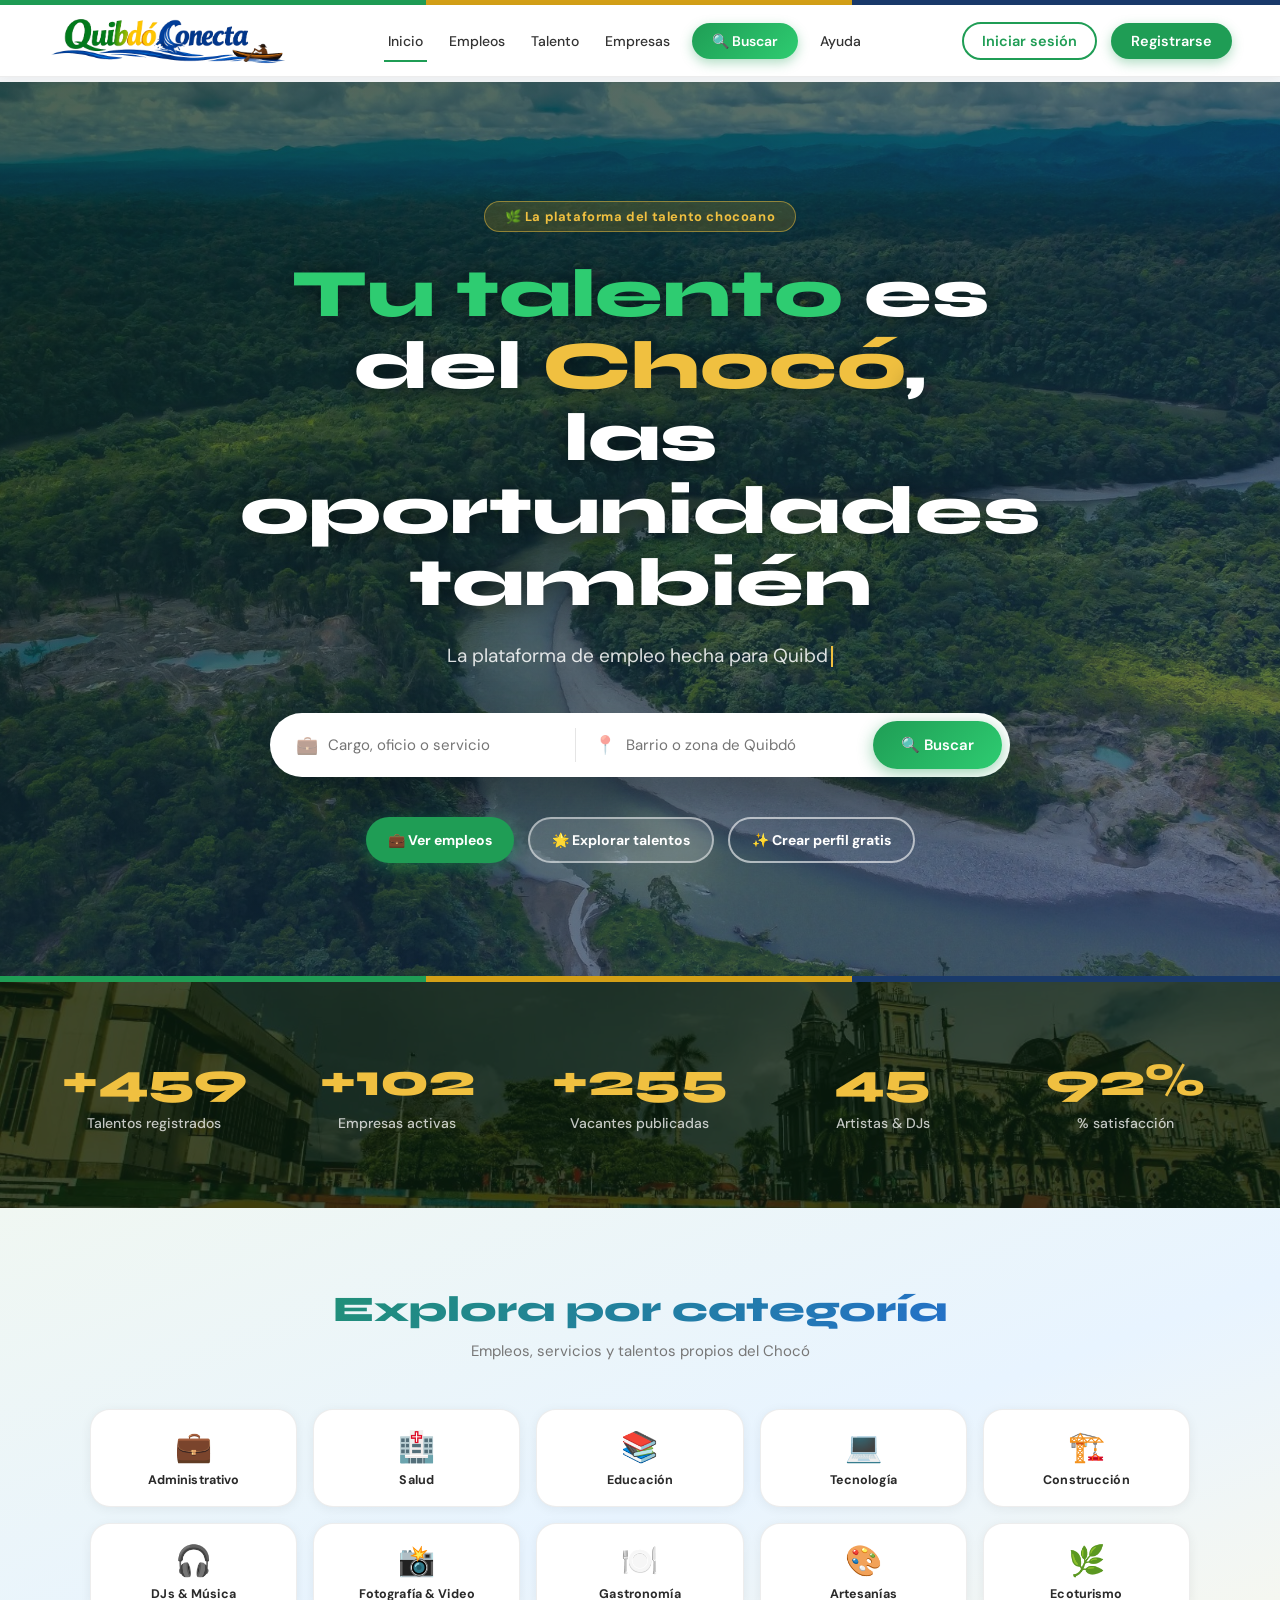
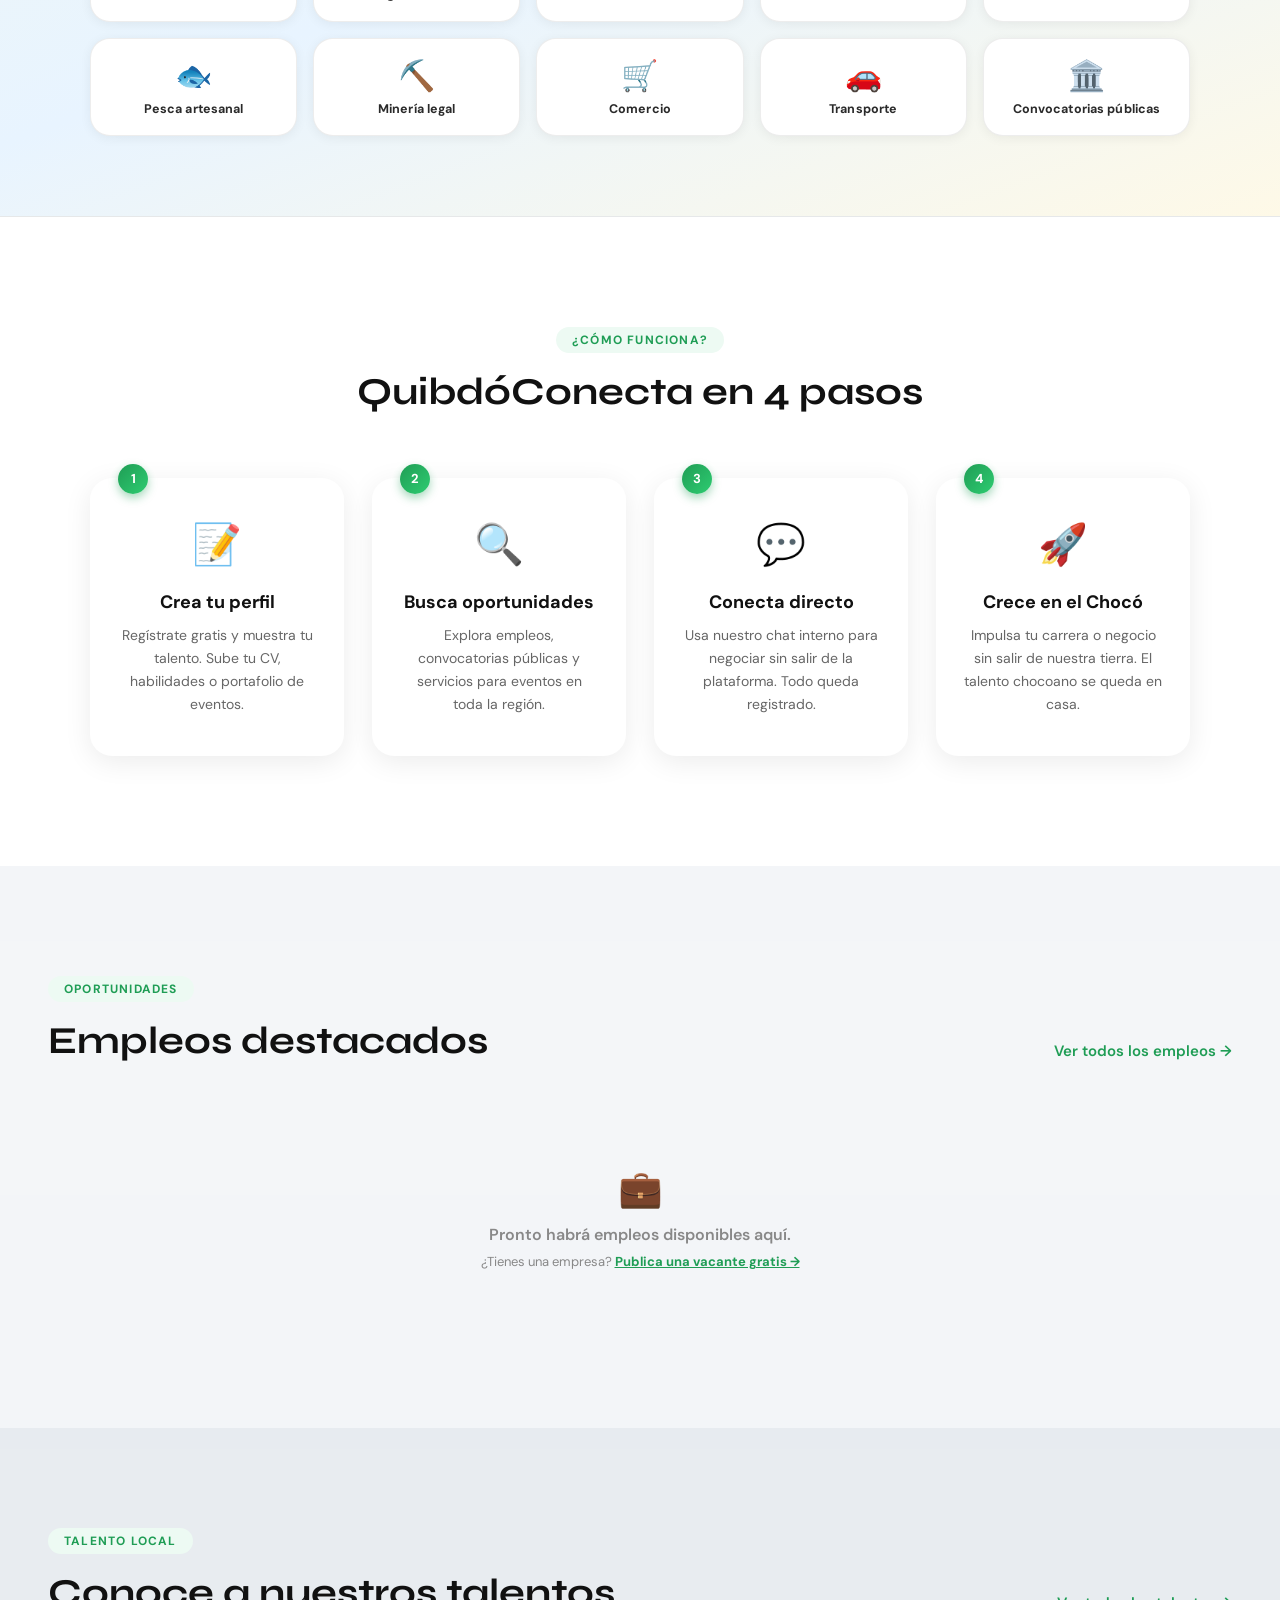
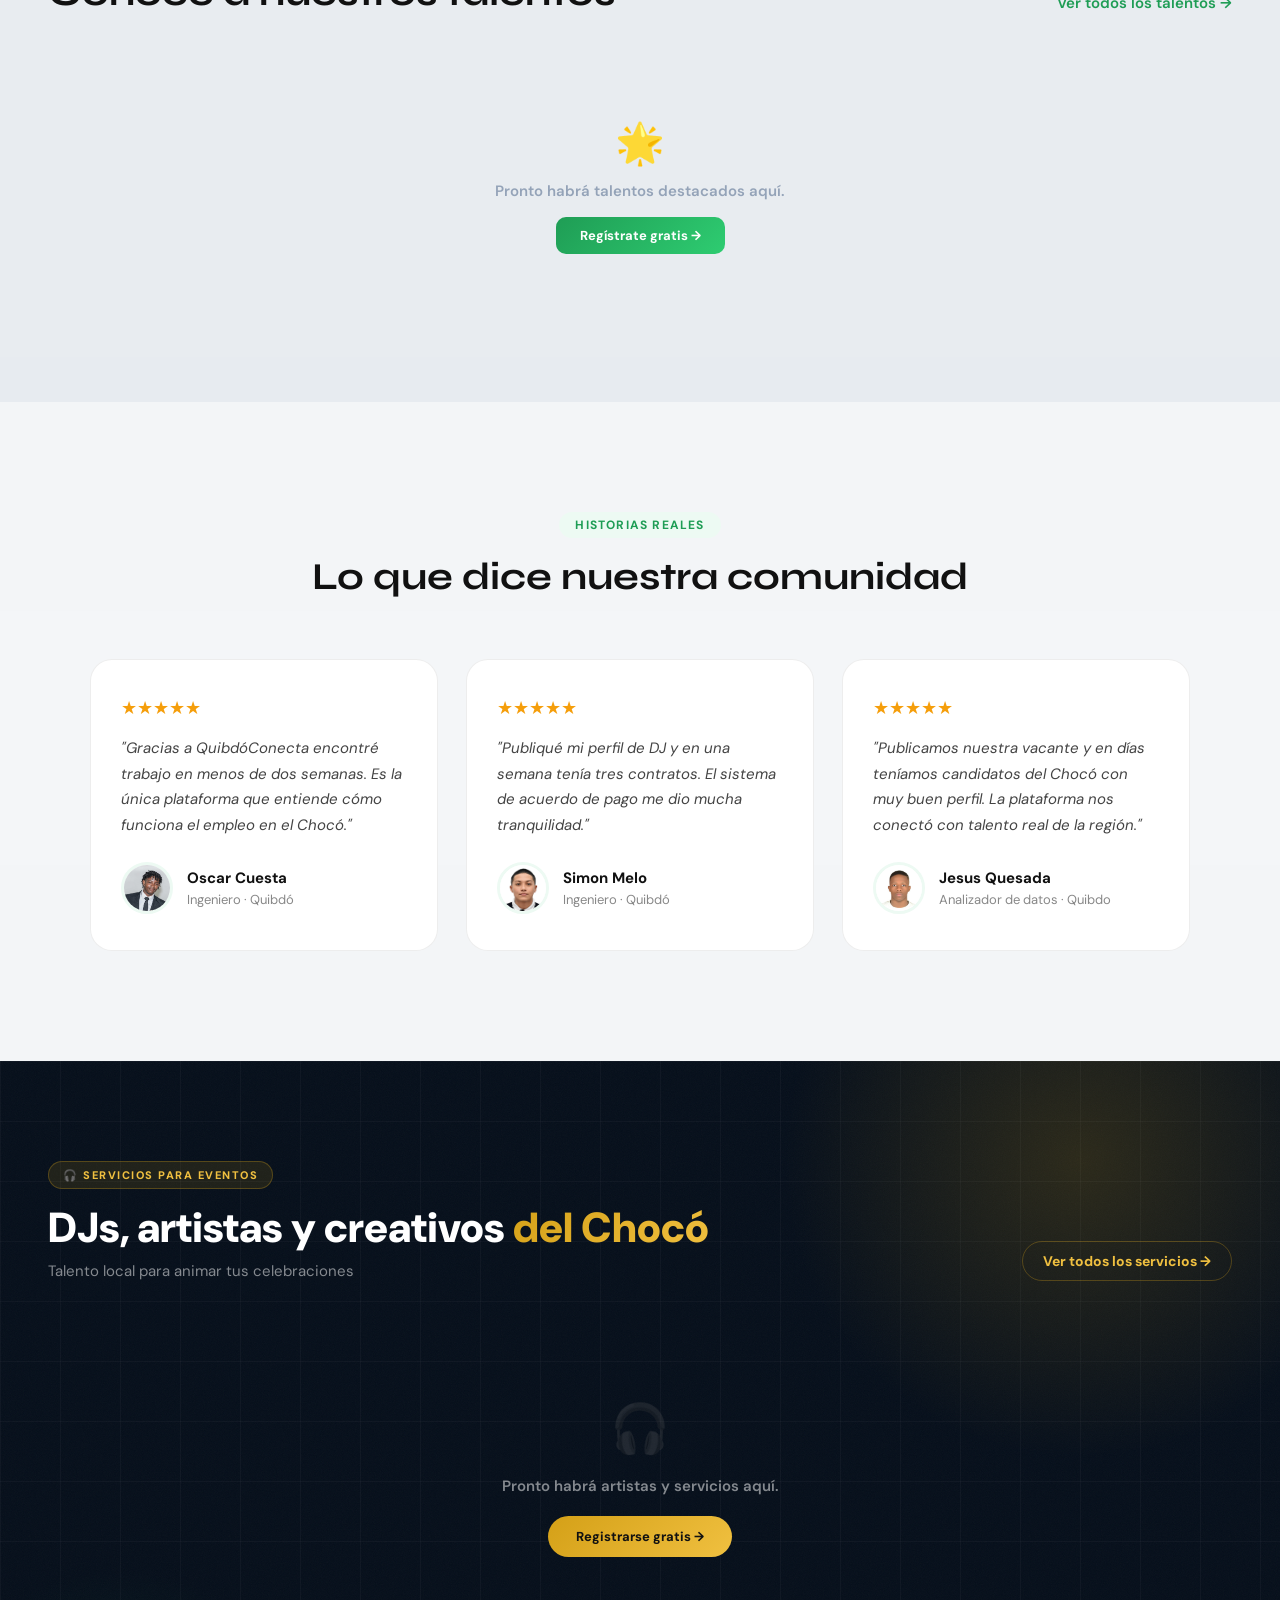
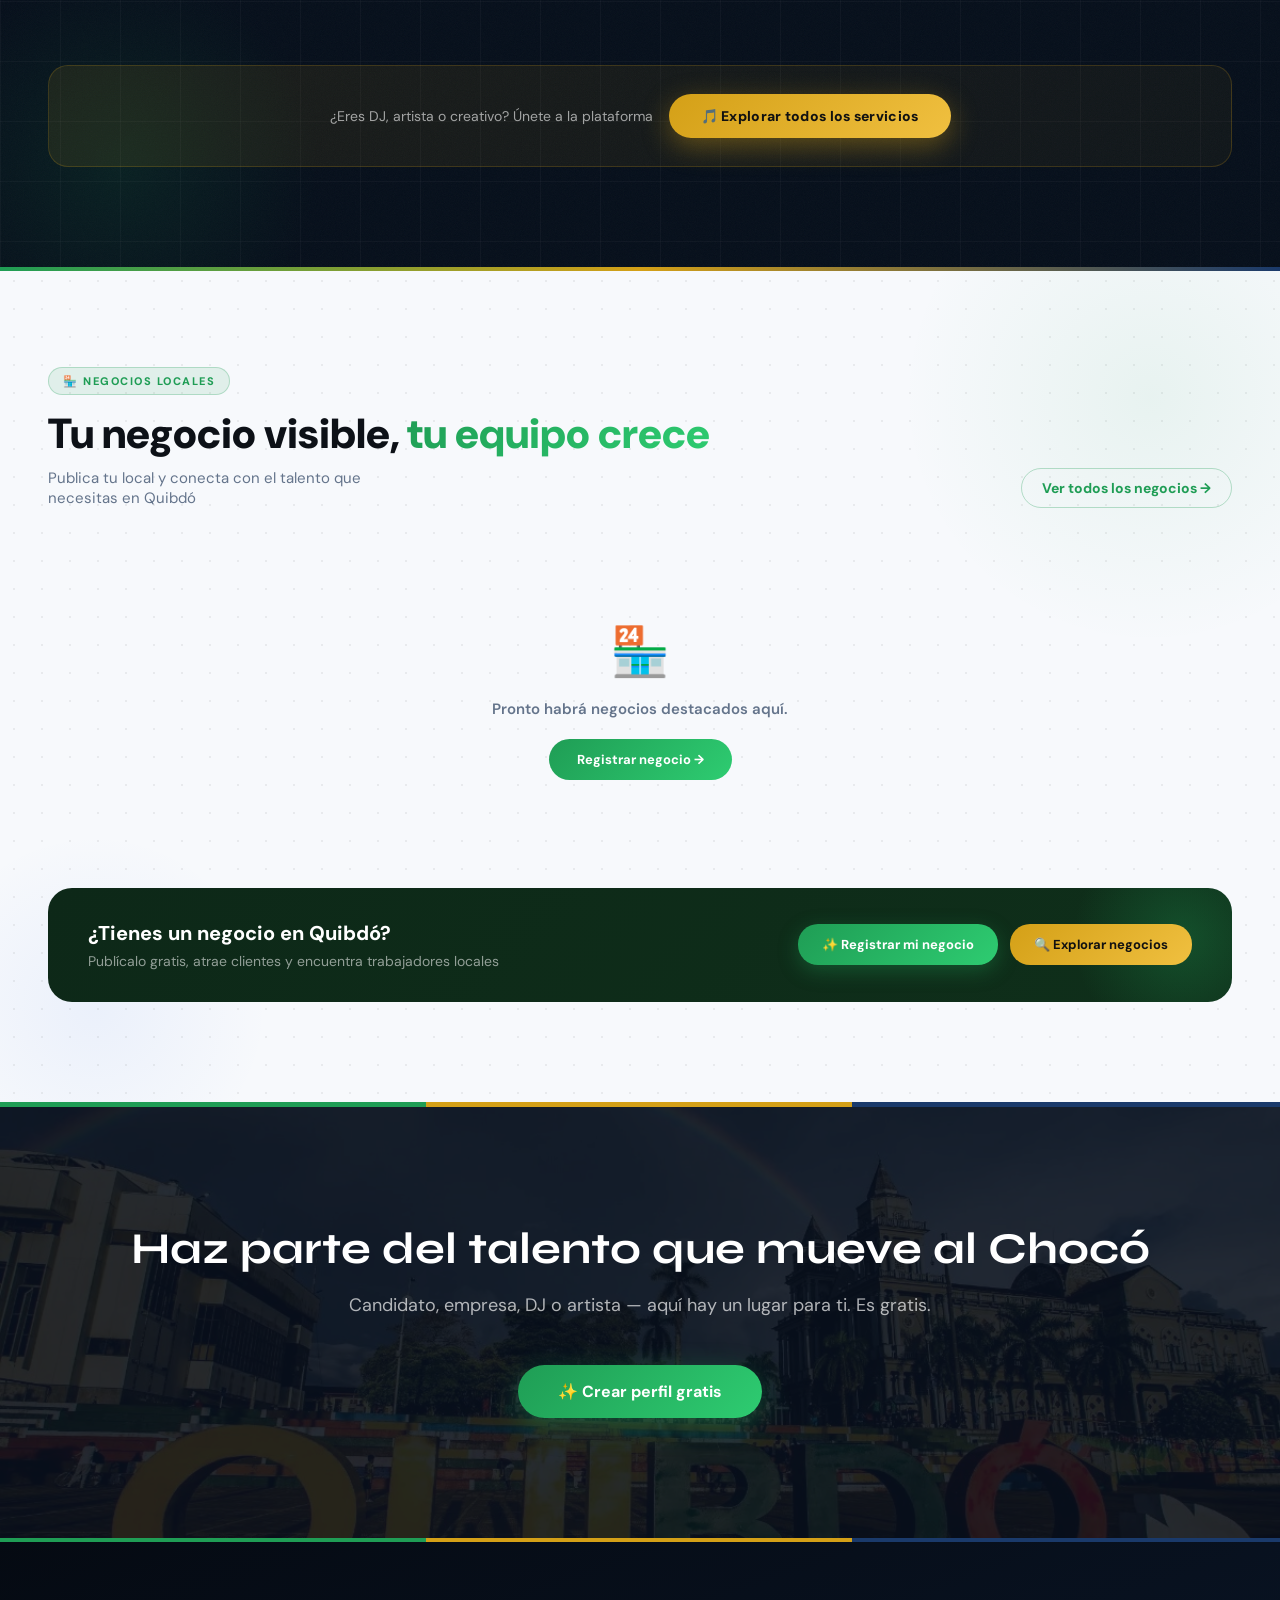
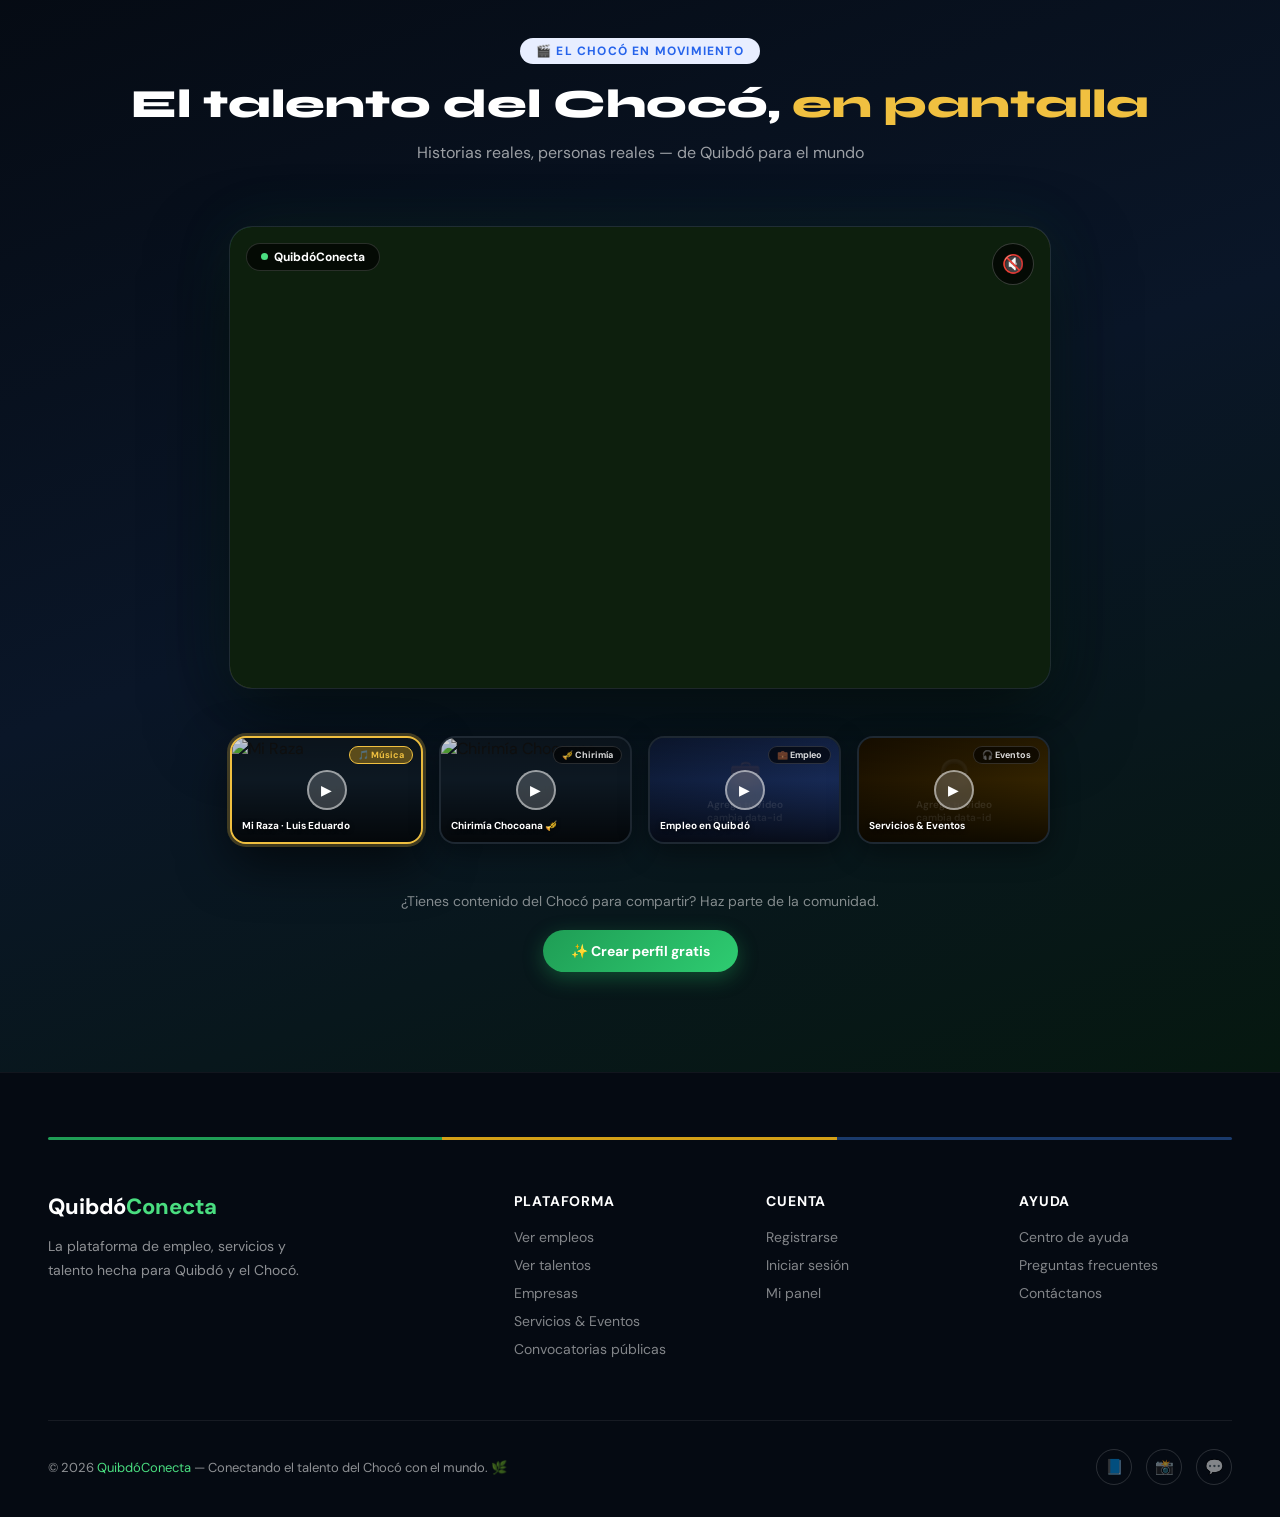
==== commit 0f68ea6a: "descripción del cambio" ====
--- a/index.html
+++ b/index.html
@@ -24,28 +24,24 @@
             --gris2: #e8ecf0;
             --texto: #111;
 
-            /* ══ IMÁGENES DE SECCIONES ══
-               Para cambiar el fondo de cualquier sección, reemplaza 'none' con url('ruta/imagen.jpg')
-               Ejemplo: --img-stats: url('Imagenes/mi-foto.jpg');
-            ══════════════════════════════ */
             --img-hero: url('Imagenes/quibdo4.jpg');
-            /* Hero principal */
+            
             --img-stats: url('Imagenes/quibdo2.jpg');
-            /* Sección de estadísticas */
+            
             --img-cats: none;
-            /* Categorías rápidas – pon url('...') para imagen */
+            
             --img-como: none;
-            /* Cómo funciona – pon url('...') para imagen */
+            
             --img-empleos: none;
-            /* Empleos destacados – pon url('...') para imagen */
+            
             --img-talentos: none;
-            /* Talentos preview – pon url('...') para imagen */
+            
             --img-testimonios: none;
-            /* Testimonios – pon url('...') para imagen */
+            
             --img-cta: url('Imagenes/quibdo2.jpg');
-            /* CTA final */
+            
             --img-videos: none;
-            /* Video showcase – pon url('...') para imagen de fondo */
+            
         }
 
         *,
@@ -72,7 +68,6 @@
             background: linear-gradient(90deg, var(--verde) 33.3%, var(--dorado) 33.3% 66.6%, var(--azul) 66.6%)
         }
 
-        /* ════ NAVBAR ════ */
         .navbar {
             position: fixed;
             top: 5px;
@@ -298,7 +293,6 @@
             color: white
         }
 
-        /* ════ HERO ════ */
         .hero {
             position: relative;
             height: 100vh;
@@ -526,7 +520,6 @@
             transform: translateY(-2px)
         }
 
-        /* ════ REVEAL ════ */
         .reveal {
             opacity: 0;
             transform: translateY(36px);
@@ -538,8 +531,6 @@
             transform: translateY(0)
         }
 
-        /* ════ STATS ════ */
-        /* Para imagen: cambia --img-stats en :root arriba */
         .stats {
             position: relative;
             background: var(--img-stats) center/cover no-repeat;
@@ -593,7 +584,6 @@
             color: rgba(255, 255, 255, .4)
         }
 
-        /* ════ LABELS ════ */
         .section-label {
             display: inline-block;
             background: var(--verde-o);
@@ -617,8 +607,6 @@
             color: var(--azul2)
         }
 
-        /* ════ QUICK CATS ════ */
-        /* Para imagen: cambia --img-cats en :root (actualmente none = fondo degradado) */
         .quick-cats {
             position: relative;
             background: var(--img-cats) center/cover no-repeat;
@@ -636,7 +624,6 @@
             z-index: 0
         }
 
-        /* Cuando hay imagen, el overlay oscurece: */
         .quick-cats-overlay {
             position: absolute;
             inset: 0;
@@ -739,8 +726,6 @@
             transform: scale(1.25) rotate(-5deg)
         }
 
-        /* ════ HOW IT WORKS ════ */
-        /* Para imagen: cambia --img-como en :root */
         .how-it-works {
             padding: 110px 48px;
             text-align: center;
@@ -823,8 +808,6 @@
             line-height: 1.65
         }
 
-        /* ════ FEATURED JOBS ════ */
-        /* Para imagen: cambia --img-empleos en :root */
         .featured-jobs {
             padding: 110px 48px;
             position: relative;
@@ -961,9 +944,6 @@
             border-color: var(--verde)
         }
 
-        /* ════ SERVICIOS EVENTOS ════ */
-        /* Para imagen: cambia --img-eventos en :root */
-        /* ════ SERVICIOS & EVENTOS — REDISEÑO ════ */
         .servicios-eventos {
             padding: 100px 48px;
             color: white;
@@ -1270,7 +1250,6 @@
             margin-top: 48px
         }
 
-        /* ════ LOCALES & NEGOCIOS — REDISEÑO ════ */
         .locales {
             padding: 100px 48px;
             position: relative;
@@ -1631,8 +1610,6 @@
             display: none
         }
 
-        /* ════ TALENTOS ════ */
-        /* Para imagen: cambia --img-talentos en :root */
         .talentos-preview {
             padding: 100px 48px;
             position: relative;
@@ -1751,8 +1728,6 @@
             color: white
         }
 
-        /* ════ TESTIMONIOS ════ */
-        /* Para imagen: cambia --img-testimonios en :root */
         .testimonios {
             padding: 110px 48px;
             text-align: center;
@@ -1841,7 +1816,6 @@
             color: #888
         }
 
-        /* ════ FINAL CTA ════ */
         .final-cta {
             padding: 120px 48px;
             text-align: center;
@@ -1938,8 +1912,6 @@
             color: #4ade80
         }
 
-        /* ════ VIDEO SHOWCASE ════ */
-        /* Para imagen de fondo: cambia --img-videos en :root */
         .video-showcase {
             background: var(--img-videos) center/cover no-repeat;
             background-color: transparent;
@@ -1955,7 +1927,6 @@
             z-index: 0
         }
 
-        /* Cuando hay imagen en --img-videos, descomenta la línea de abajo en el JS */
         .vs-bg-overlay {
             position: absolute;
             inset: 0;
@@ -2457,7 +2428,6 @@
             color: var(--dorado2)
         }
 
-        /* ════ FOOTER ════ */
         footer {
             background: #050a12;
             border-top: 1px solid rgba(255, 255, 255, .05);
@@ -2561,7 +2531,6 @@
             color: #4ade80
         }
 
-        /* ════ SKELETONS ════ */
         @keyframes shimmer {
             0% {
                 background-position: -400px 0
@@ -2588,7 +2557,6 @@
             animation: shimmer 1.4s infinite linear
         }
 
-        /* ════ KEYFRAMES ════ */
         @keyframes fadeUp {
             from {
                 opacity: 0;
@@ -2613,7 +2581,6 @@
             }
         }
 
-        /* ════ RESPONSIVE ════ */
         @media(max-width:1200px) {
             .hero h1 {
                 font-size: 56px
@@ -2867,7 +2834,6 @@
         </div>
     </div>
 
-    <!-- HERO — imagen: --img-hero en :root -->
     <section class="hero">
         <div class="hero-overlay"></div>
         <div class="hero-franja"></div>
@@ -2892,7 +2858,6 @@
         </div>
     </section>
 
-    <!-- STATS — imagen: --img-stats en :root -->
     <section class="stats">
         <div class="stats-overlay"></div>
         <div class="stats-inner">
@@ -2924,7 +2889,6 @@
         </div>
     </section>
 
-    <!-- CATEGORÍAS — imagen: --img-cats en :root (actualmente none = degradado de colores) -->
     <section class="quick-cats reveal">
         <div class="quick-cats-bg"></div>
         <div class="quick-cats-overlay" id="qcOverlay"></div>
@@ -2966,7 +2930,6 @@
         </div>
     </section>
 
-    <!-- CÓMO FUNCIONA — imagen: --img-como en :root -->
     <section class="how-it-works">
         <div class="how-overlay"></div>
         <div class="how-inner">
@@ -2994,7 +2957,6 @@
         </div>
     </section>
 
-    <!-- EMPLEOS — imagen: --img-empleos en :root -->
     <section class="featured-jobs">
         <div class="jobs-overlay"></div>
         <div class="jobs-inner">
@@ -3019,11 +2981,6 @@
         </div>
     </section>
 
-
-
-
-
-    <!-- TALENTOS — imagen: --img-talentos en :root -->
     <section class="talentos-preview">
         <div class="talentos-overlay"></div>
         <div class="talentos-inner">
@@ -3041,7 +2998,6 @@
         </div>
     </section>
 
-    <!-- TESTIMONIOS — imagen: --img-testimonios en :root -->
     <section class="testimonios">
         <div class="testimonios-overlay"></div>
         <div class="testimonios-inner">
@@ -3077,9 +3033,6 @@
         </div>
     </section>
 
-    <!-- ══════════════════════════════════════════
-     SERVICIOS & EVENTOS
-══════════════════════════════════════════ -->
     <section class="servicios-eventos reveal" id="servicios-eventos">
         <div class="se-noise"></div>
         <div class="se-orb1"></div>
@@ -3109,9 +3062,6 @@
         </div>
     </section>
 
-    <!-- ══════════════════════════════════════════
-     LOCALES & NEGOCIOS
-══════════════════════════════════════════ -->
     <section class="locales reveal" id="locales">
         <div class="loc-bg-shape1"></div>
         <div class="loc-bg-shape2"></div>
@@ -3152,7 +3102,6 @@
         </div>
     </section>
 
-    <!-- CTA FINAL — imagen: --img-cta en :root -->
     <section class="final-cta">
         <div class="cta-overlay"></div>
         <div class="final-cta-franja"></div>
@@ -3166,12 +3115,6 @@
         </div>
     </section>
 
-    <!-- ══════════════════════════════════════════
-     VIDEO SHOWCASE
-     imagen de fondo: --img-videos en :root
-     Para activar imagen: pon url('ruta') en --img-videos
-     y descomenta el display:block del .vs-bg-overlay en JS
-══════════════════════════════════════════ -->
     <section class="video-showcase reveal">
         <div class="vs-bg"></div>
         <div class="vs-bg-overlay" id="vsBgOverlay"></div>
@@ -3196,10 +3139,8 @@
                 </div>
             </div>
 
-            <!-- GRID 4 MINIATURAS -->
             <div class="vs-grid">
 
-                <!-- MINIATURA 1 -->
                 <div class="vs-thumb reveal active" data-id="06JcKFWzsQU" data-title="Mi Raza"
                     data-sub="Luis Eduardo Acústico" onclick="abrirModal(this)">
                     <span class="vs-thumb-badge">🎵 Música</span>
@@ -3212,7 +3153,6 @@
                     </div>
                 </div>
 
-                <!-- MINIATURA 2 — Chirimía -->
                 <div class="vs-thumb reveal" data-id="LZ0JC1c54PA" data-title="Chirimía Chocoana"
                     data-sub="Patrimonio del Chocó" onclick="abrirModal(this)">
                     <span class="vs-thumb-badge">🎺 Chirimía</span>
@@ -3225,7 +3165,6 @@
                     </div>
                 </div>
 
-                <!-- MINIATURA 3 — Agrega tu video: cambia data-id por el ID de YouTube -->
                 <div class="vs-thumb reveal" data-id="" data-title="Video 3" data-sub="QuibdóConecta"
                     onclick="abrirModal(this)">
                     <span class="vs-thumb-badge">💼 Empleo</span>
@@ -3240,7 +3179,6 @@
                     </div>
                 </div>
 
-                <!-- MINIATURA 4 — Agrega tu video -->
                 <div class="vs-thumb reveal" data-id="" data-title="Video 4" data-sub="QuibdóConecta"
                     onclick="abrirModal(this)">
                     <span class="vs-thumb-badge">🎧 Eventos</span>
@@ -3255,27 +3193,6 @@
                     </div>
                 </div>
 
-                <!--
-            ╔══════════════════════════════════════════════════════╗
-            ║  PARA AGREGAR MÁS MINIATURAS, descomenta y edita:   ║
-            ╚══════════════════════════════════════════════════════╝
-
-            <div class="vs-thumb reveal"
-                 data-id="ID_DE_YOUTUBE"
-                 data-title="Título del video"
-                 data-sub="Artista o descripción"
-                 onclick="abrirModal(this)">
-                <span class="vs-thumb-badge">🏙️ Quibdó</span>
-                <div class="vs-play-btn">▶</div>
-                <span class="vs-thumb-cta">Ver ahora</span>
-                <img src="https://img.youtube.com/vi/ID_DE_YOUTUBE/mqdefault.jpg"
-                     style="width:100%;height:100%;object-fit:cover;display:block;" alt="Video">
-                <div class="vs-thumb-overlay">
-                    <span class="vs-thumb-title">Tu título aquí</span>
-                </div>
-            </div>
-            -->
-
             </div>
 
             <div class="vs-cta reveal">
@@ -3288,7 +3205,6 @@
         </div>
     </section>
 
-    <!-- MODAL LIGHTBOX -->
     <div class="vs-modal-backdrop" id="vsModal" onclick="cerrarModalBackdrop(event)">
         <div class="vs-modal-box">
             <button class="vs-modal-close" onclick="cerrarModal()" title="Cerrar">✕</button>
@@ -3308,7 +3224,6 @@
         </div>
     </div>
 
-    <!-- FOOTER -->
     <footer>
         <div class="footer-franja"></div>
         <div class="footer-grid">
@@ -3348,40 +3263,37 @@
     </footer>
 
     <script>
-        /* NAVBAR */
+        
         window.addEventListener("scroll", () => { document.getElementById("navbar").classList.toggle("abajo", window.scrollY > 50) });
         const ham = document.getElementById("hamburger"), mob = document.getElementById("mobileMenu");
         ham.addEventListener("click", () => { ham.classList.toggle("open"); mob.classList.toggle("open") });
         document.addEventListener("click", e => { if (!ham.contains(e.target) && !mob.contains(e.target)) { ham.classList.remove("open"); mob.classList.remove("open") } });
 
-        /* TYPING */
         const phrases = ["La plataforma de empleo hecha para Quibdó y el Chocó", "Conecta tu talento con empresas locales", "DJs, artistas y servicios para tus eventos", "Convocatorias públicas y empleos reales del Chocó", "El empleo chocoano, digital y al alcance de todos"];
         let pi = 0, ci = 0, del = false;
         const tEl = document.getElementById("typingText");
         function type() { const p = phrases[pi]; if (!del) { ci++; tEl.innerHTML = p.slice(0, ci) + '<span class="cursor-blink"></span>'; if (ci === p.length) { del = true; setTimeout(type, 2200); return } } else { ci--; tEl.innerHTML = p.slice(0, ci) + '<span class="cursor-blink"></span>'; if (ci === 0) { del = false; pi = (pi + 1) % phrases.length } } setTimeout(type, del ? 36 : 60) }
         type();
 
-        /* REVEAL */
         const ro = new IntersectionObserver(entries => { entries.forEach(e => { if (e.isIntersecting) { e.target.classList.add("visible") } else { if (e.target.getBoundingClientRect().top < 0) e.target.classList.remove("visible") } }) }, { threshold: .12 });
         document.querySelectorAll(".reveal").forEach(el => ro.observe(el));
 
-        /* ACTIVAR OVERLAY DE IMAGEN si --img-videos no es none */
         (function () {
             const root = document.documentElement;
             const cs = getComputedStyle(root);
-            // Video section
+            
             const vs = cs.getPropertyValue('--img-videos').trim();
             if (vs && vs !== 'none') {
                 const el = document.getElementById('vsBgOverlay');
                 if (el) el.style.display = 'block';
             }
-            // Categorías section
+            
             const qc = cs.getPropertyValue('--img-cats').trim();
             if (qc && qc !== 'none') {
                 const el = document.getElementById('qcOverlay');
                 if (el) el.style.display = 'block';
             }
-            // Mapa de variables CSS -> overlays por sección
+            
             const secciones = [
                 { varName: '--img-como', selector: '.how-overlay' },
                 { varName: '--img-empleos', selector: '.jobs-overlay' },
@@ -3393,7 +3305,7 @@
                 if (val && val !== 'none') {
                     const el = document.querySelector(s.selector);
                     if (el) {
-                        // Oscurecer el overlay cuando hay imagen
+                        
                         if (s.selector === '.how-overlay')
                             el.style.background = 'rgba(255,255,255,0.82)';
                         else if (s.selector === '.jobs-overlay')
@@ -3409,17 +3321,13 @@
             });
         })();
 
-        /* STATS */
         async function cargarStats() { try { const res = await fetch('stats.php'); const data = await res.json(); document.querySelectorAll('.count-up[data-key]').forEach(el => { const key = el.dataset.key; if (data[key] !== undefined) el.dataset.target = data[key] }); const trends = { 'trend-talentos': data.trend_talentos, 'trend-empresas': data.trend_empresas, 'trend-empleos': data.trend_empleos, 'trend-artistas': data.trend_artistas, 'trend-satisfaccion': data.trend_satisfaccion }; Object.entries(trends).forEach(([id, val]) => { const el = document.getElementById(id); if (!el || val === undefined) return; if (val > 0) { el.textContent = `↑ +${val} esta semana`; el.className = 'stat-trend up' } else if (val < 0) { el.textContent = `↓ ${val} esta semana`; el.className = 'stat-trend down' } else { el.textContent = '— sin cambios'; el.className = 'stat-trend eq' } }) } catch (e) { document.querySelectorAll('.stat-trend').forEach(el => { el.textContent = '' }) } }
         cargarStats();
 
-        /* COUNT-UP */
         let cnt = new Set();
         const co = new IntersectionObserver(entries => { entries.forEach(e => { if (e.isIntersecting && !cnt.has(e.target)) { cnt.add(e.target); const t = +e.target.dataset.target; let c = 0; const s = Math.ceil(t / 60); const id = setInterval(() => { c += s; if (c >= t) { c = t; clearInterval(id) } const esSatisfaccion = e.target.dataset.key === 'satisfaccion'; e.target.textContent = (t >= 50 && !esSatisfaccion ? "+" : "") + c + (esSatisfaccion ? "%" : "") }, 28) } }) }, { threshold: .4 });
         document.querySelectorAll(".count-up").forEach(el => co.observe(el));
 
-        /* EMPLEOS */
-        // ── Estado de sesión ─────────────────────────────────────────
         let _qcSesionTipo = null;
         async function detectarSesionIndex() {
             try {
@@ -3688,10 +3596,6 @@
         document.getElementById("searchBtn").addEventListener("click", buscar);
         ["searchCargo", "searchLugar"].forEach(id => document.getElementById(id).addEventListener("keydown", e => { if (e.key === "Enter") buscar() }));
 
-
-
-
-
         /* MUTE */
         let vsMuted = true;
         function toggleMute() { const btn = document.getElementById('vsMuteBtn'); const iframe = document.getElementById('vsMainIframe'); if (!iframe) return; if (vsMuted) { const src = iframe.src.replace('&mute=1', '').replace('mute=1&', ''); iframe.src = src.includes('mute=') ? src : src.replace('autoplay=1', 'autoplay=1&mute=0'); btn.textContent = '🔊'; btn.classList.add('unmuted'); btn.title = 'Silenciar'; vsMuted = false } else { const src = iframe.src.replace('mute=0', 'mute=1'); iframe.src = src.includes('mute=') ? src : src.replace('autoplay=1', 'autoplay=1&mute=1'); btn.textContent = '🔇'; btn.classList.remove('unmuted'); btn.title = 'Activar sonido'; vsMuted = true } }
@@ -3705,7 +3609,6 @@
 
     <script src="js/sesion_widget.js"></script>
 
-    <!-- MINI MODAL SOLICITAR VACANTE — index.html -->
     <div id="qc-mini-sol-modal"
         style="display:none;position:fixed;inset:0;background:rgba(0,0,0,.55);z-index:9999;align-items:center;justify-content:center;padding:20px;backdrop-filter:blur(6px)">
         <div
@@ -3732,13 +3635,13 @@
             </div>
         </div>
     </div>
-    <!-- Modal: Iniciar sesión para buscar -->
+    
     <div id="qc-login-modal"
         style="display:none;position:fixed;inset:0;background:rgba(0,0,0,.55);z-index:10000;align-items:center;justify-content:center;padding:20px;backdrop-filter:blur(8px)"
         onclick="if(event.target===this)cerrarModalLogin()">
         <div
             style="background:#fff;border-radius:24px;max-width:420px;width:100%;box-shadow:0 24px 60px rgba(0,0,0,.22);overflow:hidden;animation:qcLoginIn .35s cubic-bezier(.34,1.56,.64,1)">
-            <!-- Header verde -->
+            
             <div
                 style="background:linear-gradient(135deg,#1f9d55,#2ecc71);padding:28px 28px 22px;text-align:center;position:relative">
                 <button onclick="cerrarModalLogin()"
@@ -3749,7 +3652,7 @@
                 <p style="margin:8px 0 0;color:rgba(255,255,255,.88);font-size:14px;font-family:'DM Sans',sans-serif">
                     Encuentra empleos y oportunidades en Quibdó</p>
             </div>
-            <!-- Body -->
+            
             <div style="padding:28px 28px 24px;text-align:center">
                 <p style="margin:0 0 22px;color:#555;font-size:14.5px;line-height:1.6;font-family:'DM Sans',sans-serif">
                     Para usar el buscador necesitas tener una cuenta. ¡Es gratis y solo toma un minuto!</p>
@@ -3780,21 +3683,21 @@
         }
     </style>
     <script>
-        // Si viene de un redirect post-login con búsqueda guardada, ejecutarla
+        
         (function () {
             const rd = sessionStorage.getItem("qc_search_redirect");
             if (rd) {
                 sessionStorage.removeItem("qc_search_redirect");
-                // Solo redirigir si ya está logueado (widget lo confirma vía cookie de sesión)
+                
                 fetch('api_usuario.php?action=perfil', { credentials: 'same-origin' })
                     .then(r => r.json())
                     .then(d => { if (d.ok && d.usuario) window.location.href = rd; })
                     .catch(() => { });
             }
-            // Actualizar href del botón login para incluir redirect si aplica
+            
             const btn = document.getElementById("qc-login-btn-redirect");
             if (btn) {
-                // El redirect lo manejamos via sessionStorage, no query param, por simplicidad
+                
             }
         })();
     </script>
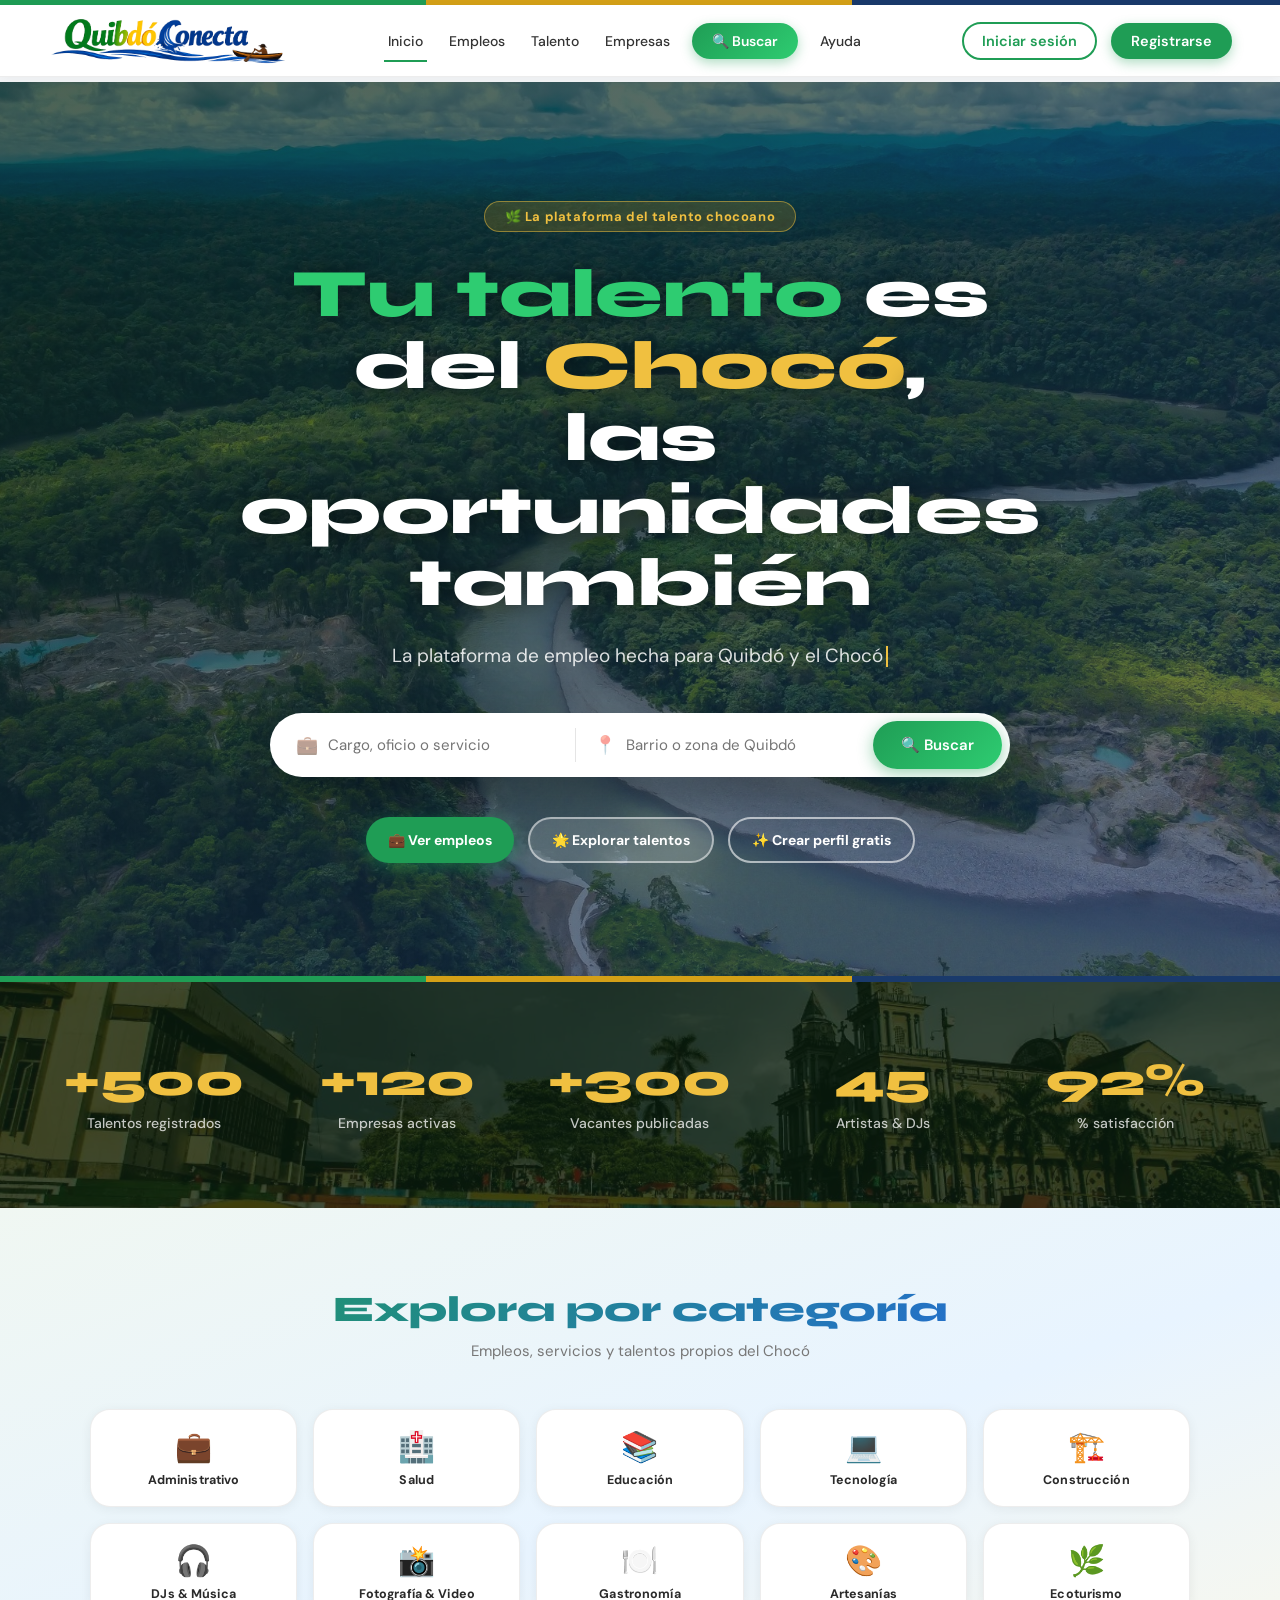
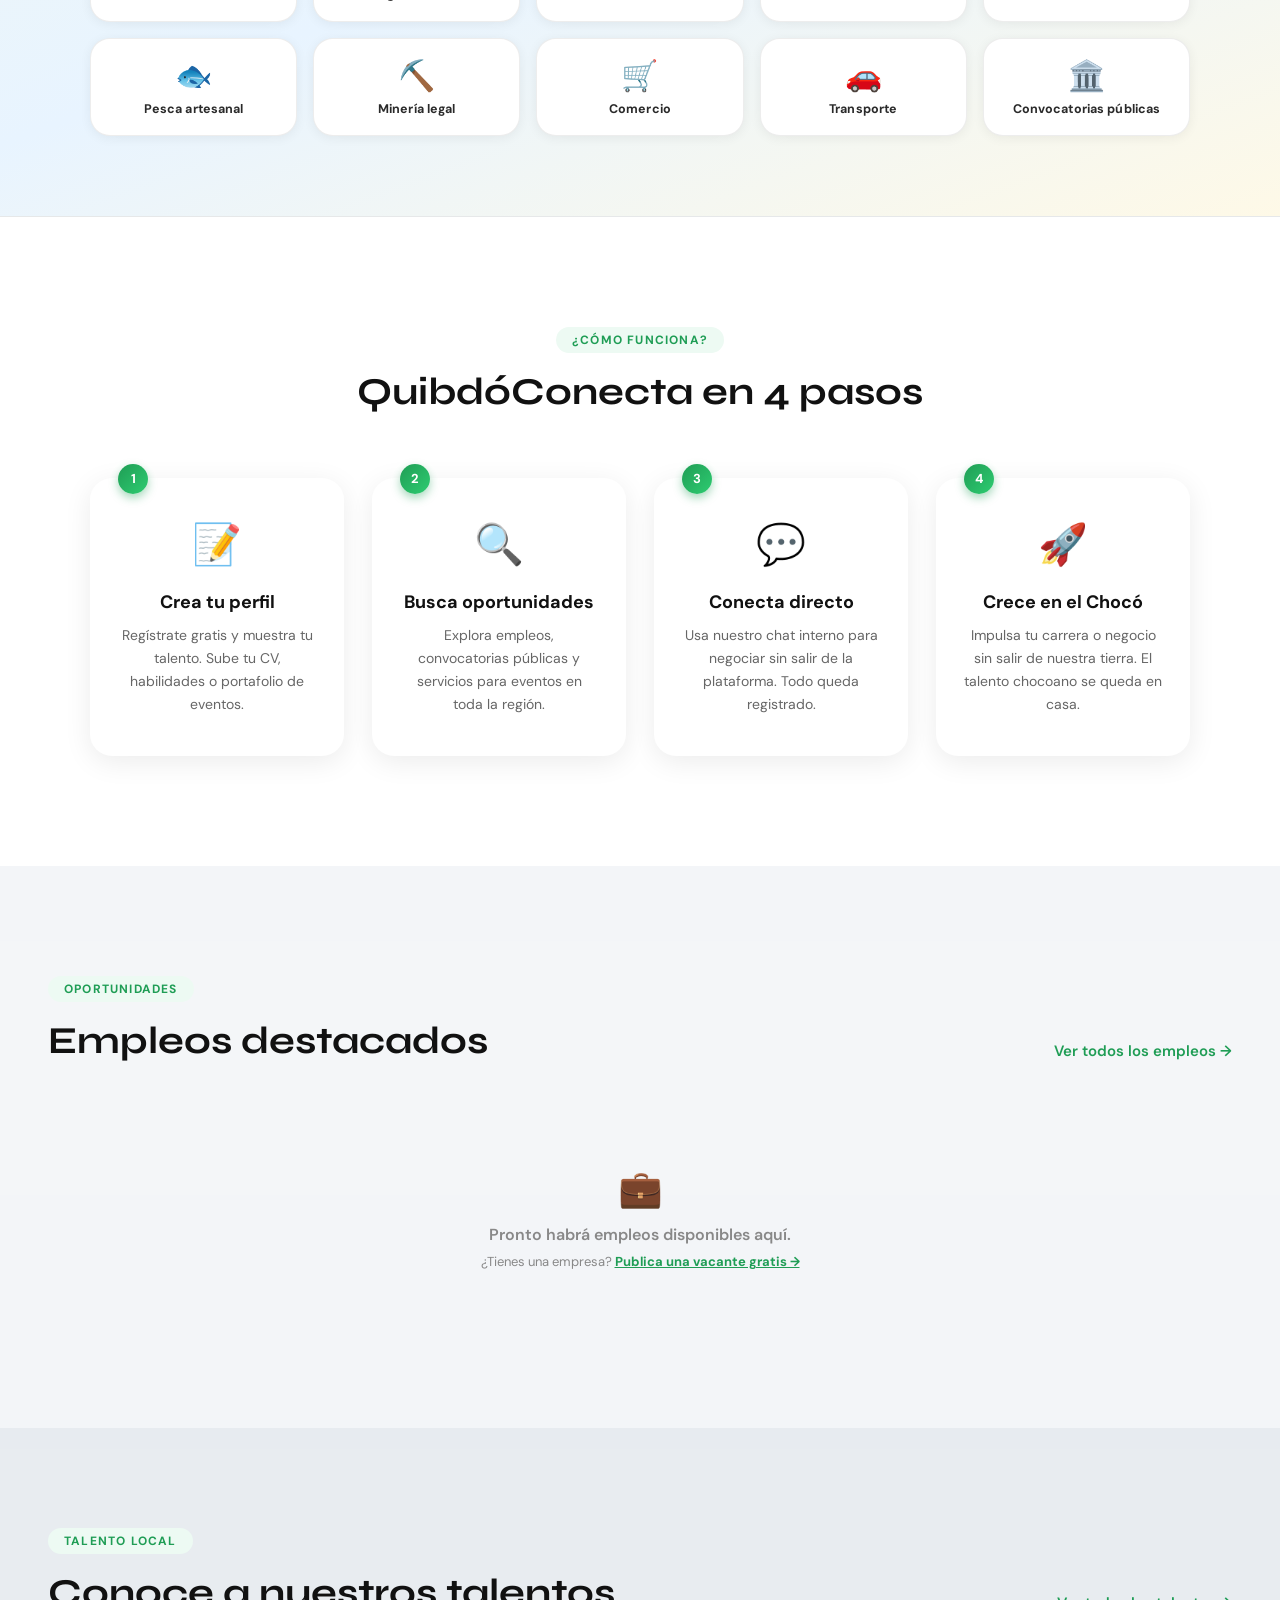
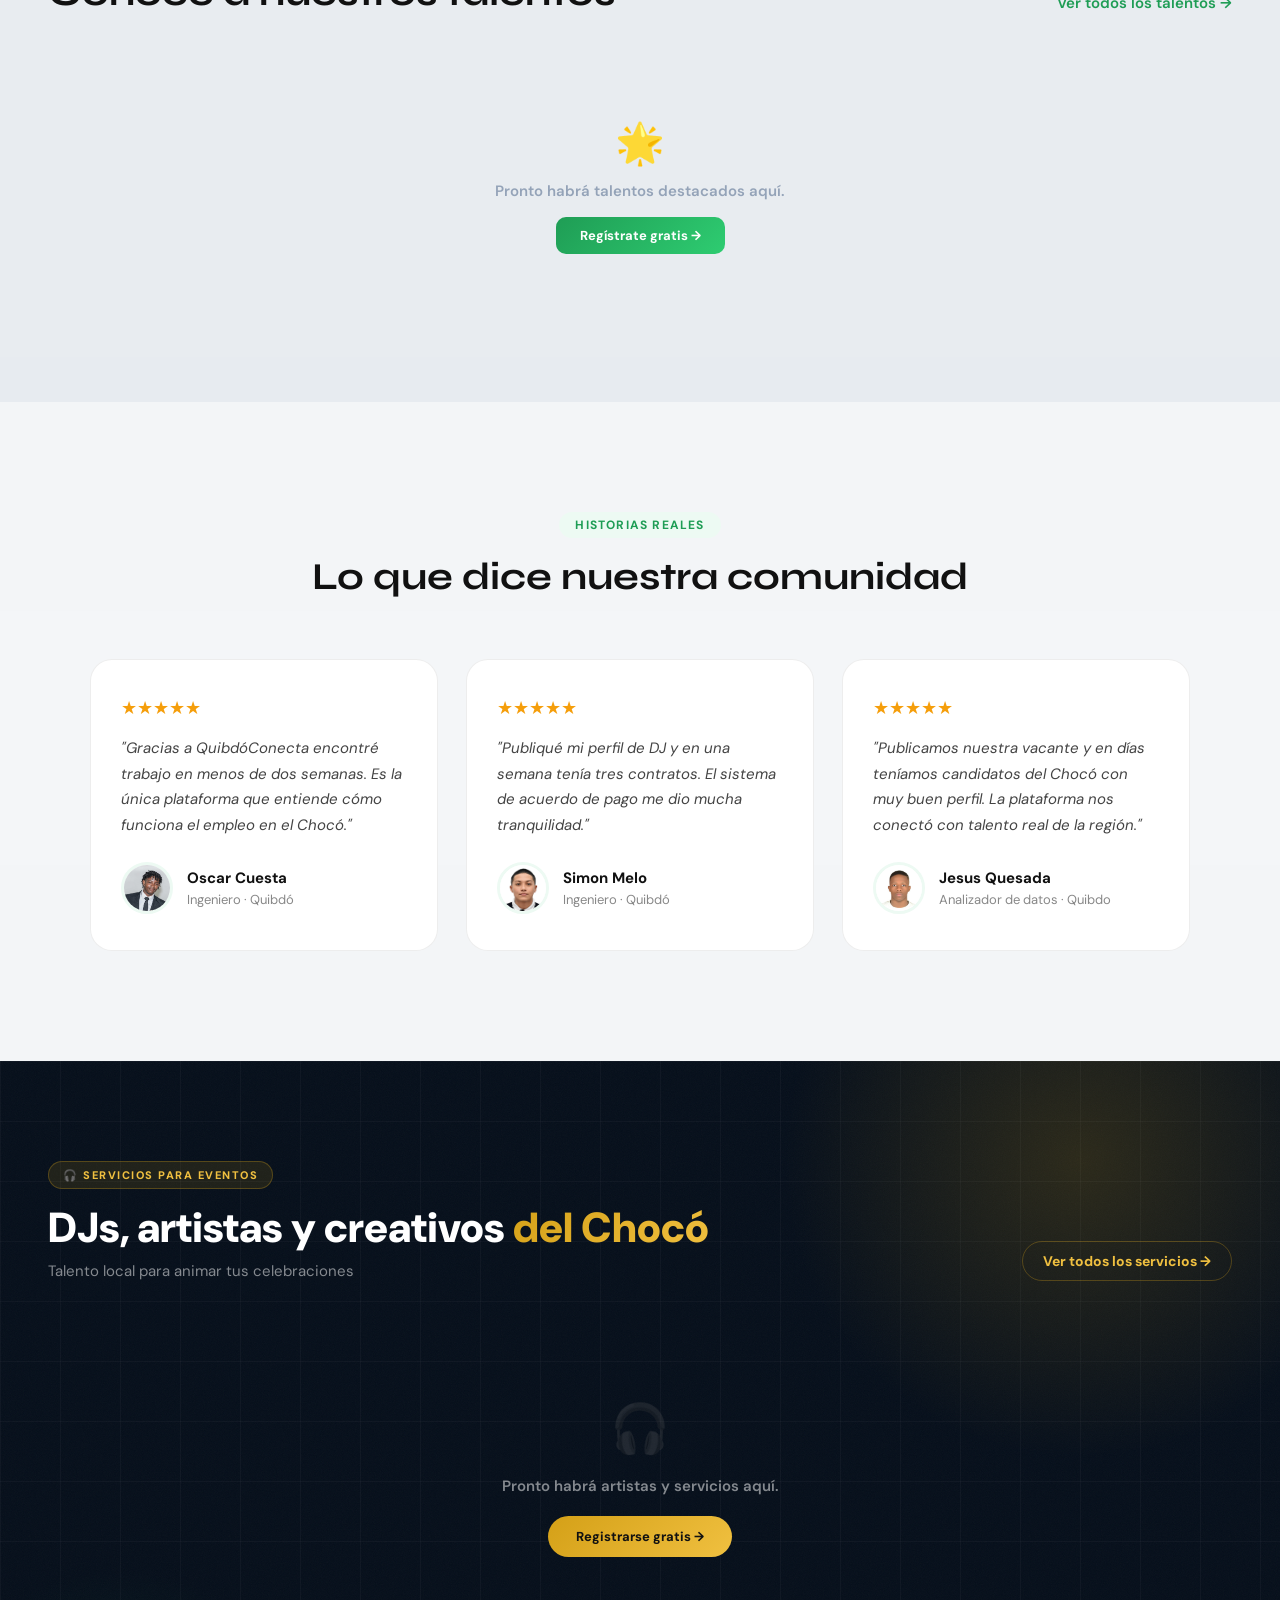
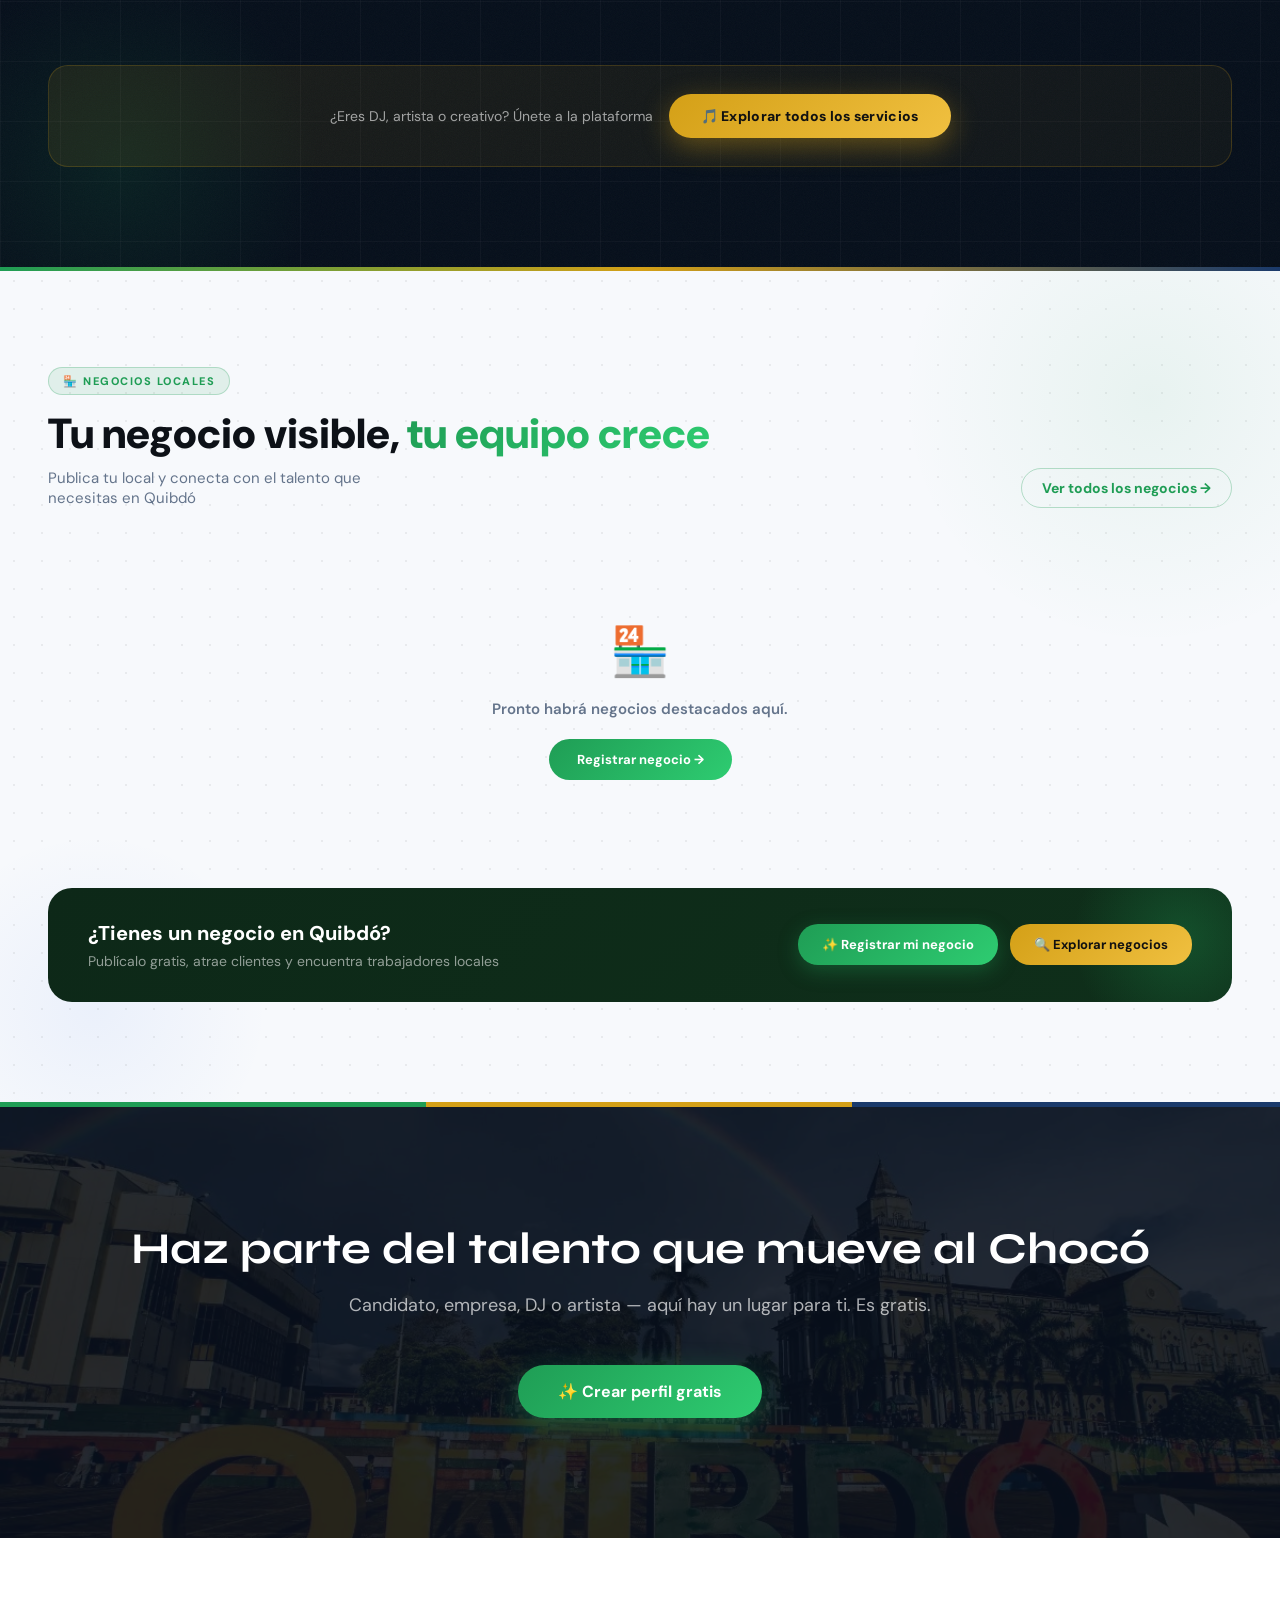
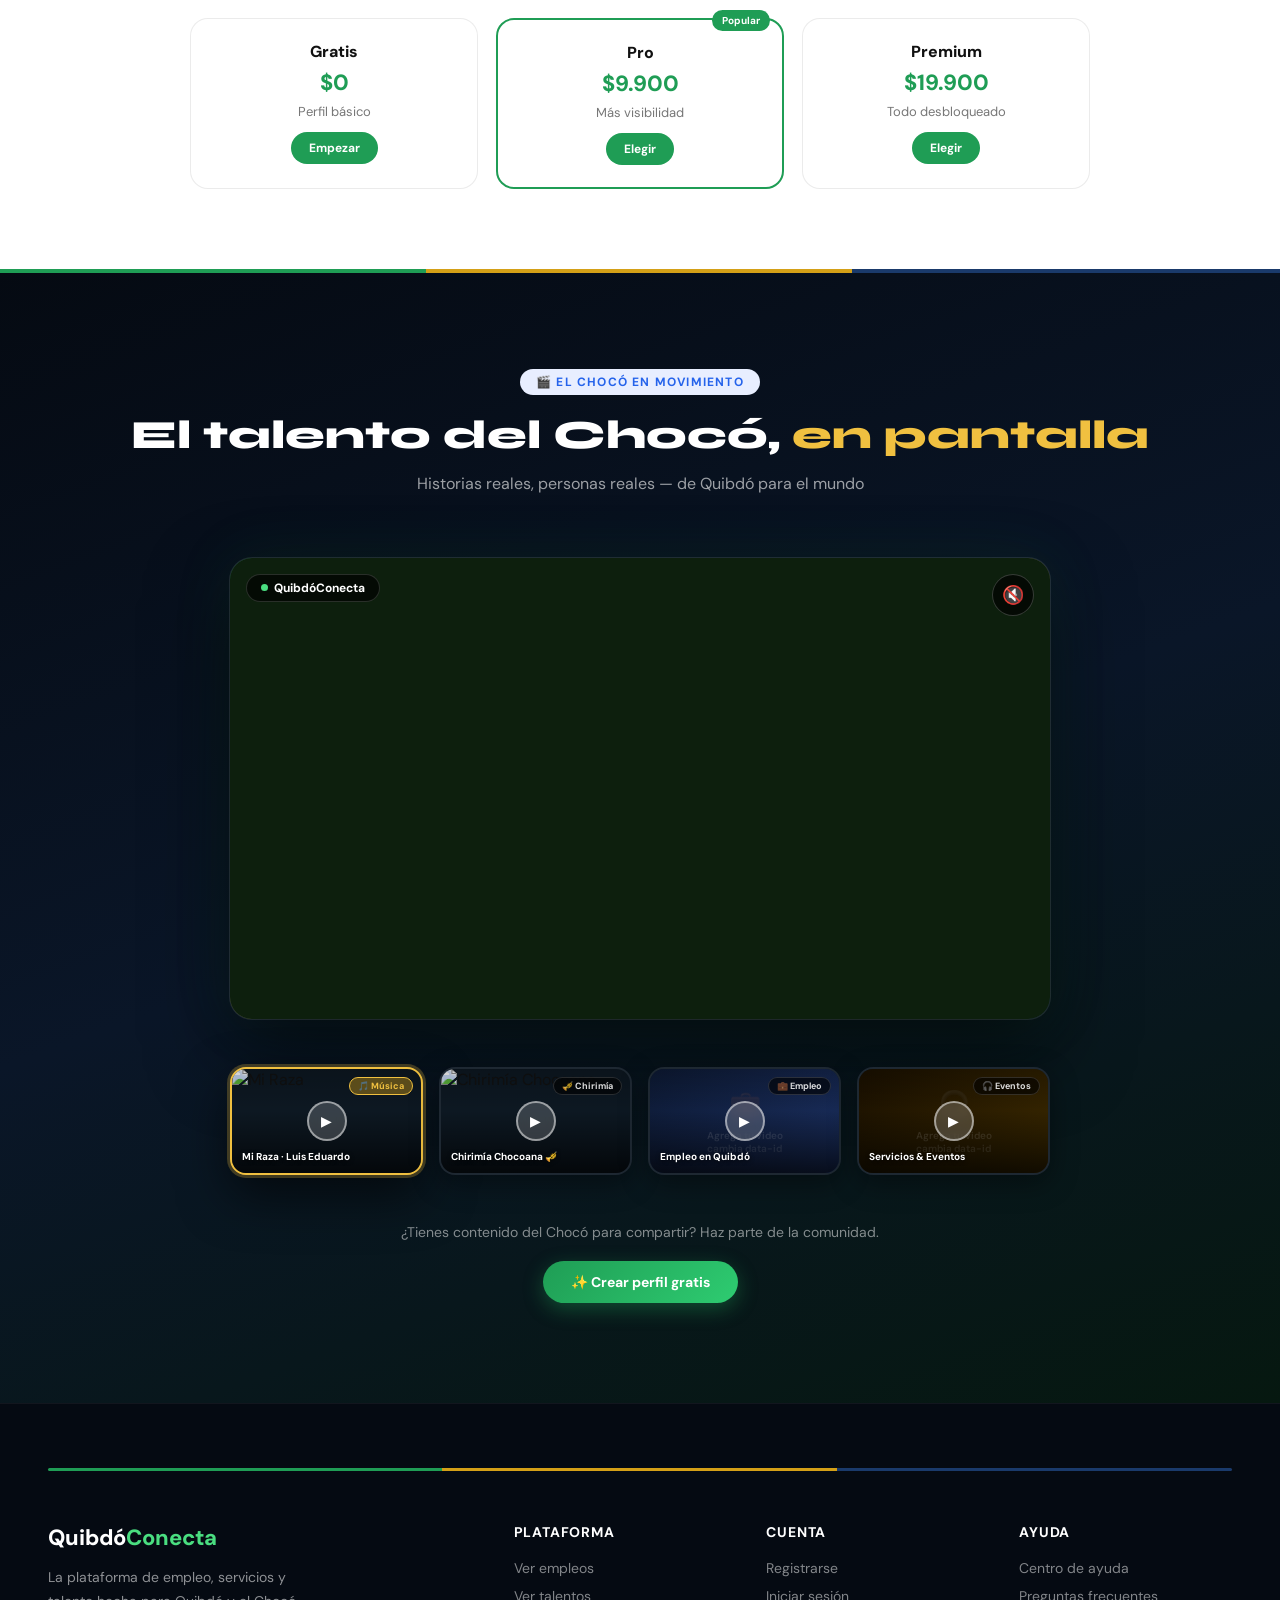
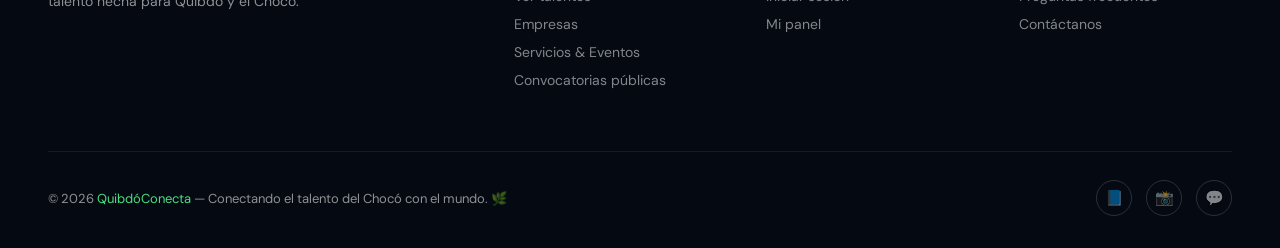
==== commit 078d1dc9: "descripción del cambio" ====
--- a/index.html
+++ b/index.html
@@ -25,23 +25,23 @@
             --texto: #111;
 
             --img-hero: url('Imagenes/quibdo4.jpg');
-            
+
             --img-stats: url('Imagenes/quibdo2.jpg');
-            
+
             --img-cats: none;
-            
+
             --img-como: none;
-            
+
             --img-empleos: none;
-            
+
             --img-talentos: none;
-            
+
             --img-testimonios: none;
-            
+
             --img-cta: url('Imagenes/quibdo2.jpg');
-            
+
             --img-videos: none;
-            
+
         }
 
         *,
@@ -2794,6 +2794,80 @@
                 font-size: 13px;
                 font-weight: 600
             }
+        }
+
+        .mini-precios {
+            padding: 80px 48px;
+            background: #ffffff;
+            text-align: center;
+        }
+
+        .mini-precios-grid {
+            display: grid;
+            grid-template-columns: repeat(auto-fit, minmax(200px, 1fr));
+            gap: 18px;
+            max-width: 900px;
+            margin: auto;
+        }
+
+        .mini-plan {
+            background: white;
+            border: 1px solid rgba(0, 0, 0, .08);
+            border-radius: 18px;
+            padding: 22px;
+            position: relative;
+            transition: .3s;
+        }
+
+        .mini-plan:hover {
+            transform: translateY(-6px);
+            box-shadow: 0 18px 40px rgba(0, 0, 0, .08);
+        }
+
+        .mini-plan h3 {
+            font-size: 16px;
+            font-weight: 800;
+            margin-bottom: 6px;
+        }
+
+        .mini-precio {
+            font-size: 22px;
+            font-weight: 800;
+            color: var(--verde);
+            margin-bottom: 6px;
+        }
+
+        .mini-plan p {
+            font-size: 13px;
+            color: #777;
+            margin-bottom: 12px;
+        }
+
+        .mini-plan a {
+            display: inline-block;
+            padding: 8px 18px;
+            background: var(--verde);
+            color: white;
+            border-radius: 25px;
+            font-size: 12px;
+            font-weight: 700;
+            text-decoration: none;
+        }
+
+        .mini-plan.destacado {
+            border: 2px solid var(--verde);
+        }
+
+        .mini-badge {
+            position: absolute;
+            top: -10px;
+            right: 12px;
+            background: var(--verde);
+            color: white;
+            font-size: 10px;
+            padding: 4px 10px;
+            border-radius: 20px;
+            font-weight: 700;
         }
     </style>
 </head>
@@ -3114,7 +3188,33 @@
             </div>
         </div>
     </section>
-
+    <section class="mini-precios">
+        <div class="mini-precios-grid">
+
+            <div class="mini-plan">
+                <h3>Gratis</h3>
+                <div class="mini-precio">$0</div>
+                <p>Perfil básico</p>
+                <a href="empresas.php">Empezar</a>
+            </div>
+
+            <div class="mini-plan destacado">
+                <span class="mini-badge">Popular</span>
+                <h3>Pro</h3>
+                <div class="mini-precio">$9.900</div>
+                <p>Más visibilidad</p>
+                <a href="empresas.php">Elegir</a>
+            </div>
+
+            <div class="mini-plan">
+                <h3>Premium</h3>
+                <div class="mini-precio">$19.900</div>
+                <p>Todo desbloqueado</p>
+                <a href="empresas.php">Elegir</a>
+            </div>
+
+        </div>
+    </section>
     <section class="video-showcase reveal">
         <div class="vs-bg"></div>
         <div class="vs-bg-overlay" id="vsBgOverlay"></div>
@@ -3263,7 +3363,7 @@
     </footer>
 
     <script>
-        
+
         window.addEventListener("scroll", () => { document.getElementById("navbar").classList.toggle("abajo", window.scrollY > 50) });
         const ham = document.getElementById("hamburger"), mob = document.getElementById("mobileMenu");
         ham.addEventListener("click", () => { ham.classList.toggle("open"); mob.classList.toggle("open") });
@@ -3281,19 +3381,19 @@
         (function () {
             const root = document.documentElement;
             const cs = getComputedStyle(root);
-            
+
             const vs = cs.getPropertyValue('--img-videos').trim();
             if (vs && vs !== 'none') {
                 const el = document.getElementById('vsBgOverlay');
                 if (el) el.style.display = 'block';
             }
-            
+
             const qc = cs.getPropertyValue('--img-cats').trim();
             if (qc && qc !== 'none') {
                 const el = document.getElementById('qcOverlay');
                 if (el) el.style.display = 'block';
             }
-            
+
             const secciones = [
                 { varName: '--img-como', selector: '.how-overlay' },
                 { varName: '--img-empleos', selector: '.jobs-overlay' },
@@ -3305,7 +3405,7 @@
                 if (val && val !== 'none') {
                     const el = document.querySelector(s.selector);
                     if (el) {
-                        
+
                         if (s.selector === '.how-overlay')
                             el.style.background = 'rgba(255,255,255,0.82)';
                         else if (s.selector === '.jobs-overlay')
@@ -3635,13 +3735,13 @@
             </div>
         </div>
     </div>
-    
+
     <div id="qc-login-modal"
         style="display:none;position:fixed;inset:0;background:rgba(0,0,0,.55);z-index:10000;align-items:center;justify-content:center;padding:20px;backdrop-filter:blur(8px)"
         onclick="if(event.target===this)cerrarModalLogin()">
         <div
             style="background:#fff;border-radius:24px;max-width:420px;width:100%;box-shadow:0 24px 60px rgba(0,0,0,.22);overflow:hidden;animation:qcLoginIn .35s cubic-bezier(.34,1.56,.64,1)">
-            
+
             <div
                 style="background:linear-gradient(135deg,#1f9d55,#2ecc71);padding:28px 28px 22px;text-align:center;position:relative">
                 <button onclick="cerrarModalLogin()"
@@ -3652,7 +3752,7 @@
                 <p style="margin:8px 0 0;color:rgba(255,255,255,.88);font-size:14px;font-family:'DM Sans',sans-serif">
                     Encuentra empleos y oportunidades en Quibdó</p>
             </div>
-            
+
             <div style="padding:28px 28px 24px;text-align:center">
                 <p style="margin:0 0 22px;color:#555;font-size:14.5px;line-height:1.6;font-family:'DM Sans',sans-serif">
                     Para usar el buscador necesitas tener una cuenta. ¡Es gratis y solo toma un minuto!</p>
@@ -3683,21 +3783,21 @@
         }
     </style>
     <script>
-        
+
         (function () {
             const rd = sessionStorage.getItem("qc_search_redirect");
             if (rd) {
                 sessionStorage.removeItem("qc_search_redirect");
-                
+
                 fetch('api_usuario.php?action=perfil', { credentials: 'same-origin' })
                     .then(r => r.json())
                     .then(d => { if (d.ok && d.usuario) window.location.href = rd; })
                     .catch(() => { });
             }
-            
+
             const btn = document.getElementById("qc-login-btn-redirect");
             if (btn) {
-                
+
             }
         })();
     </script>
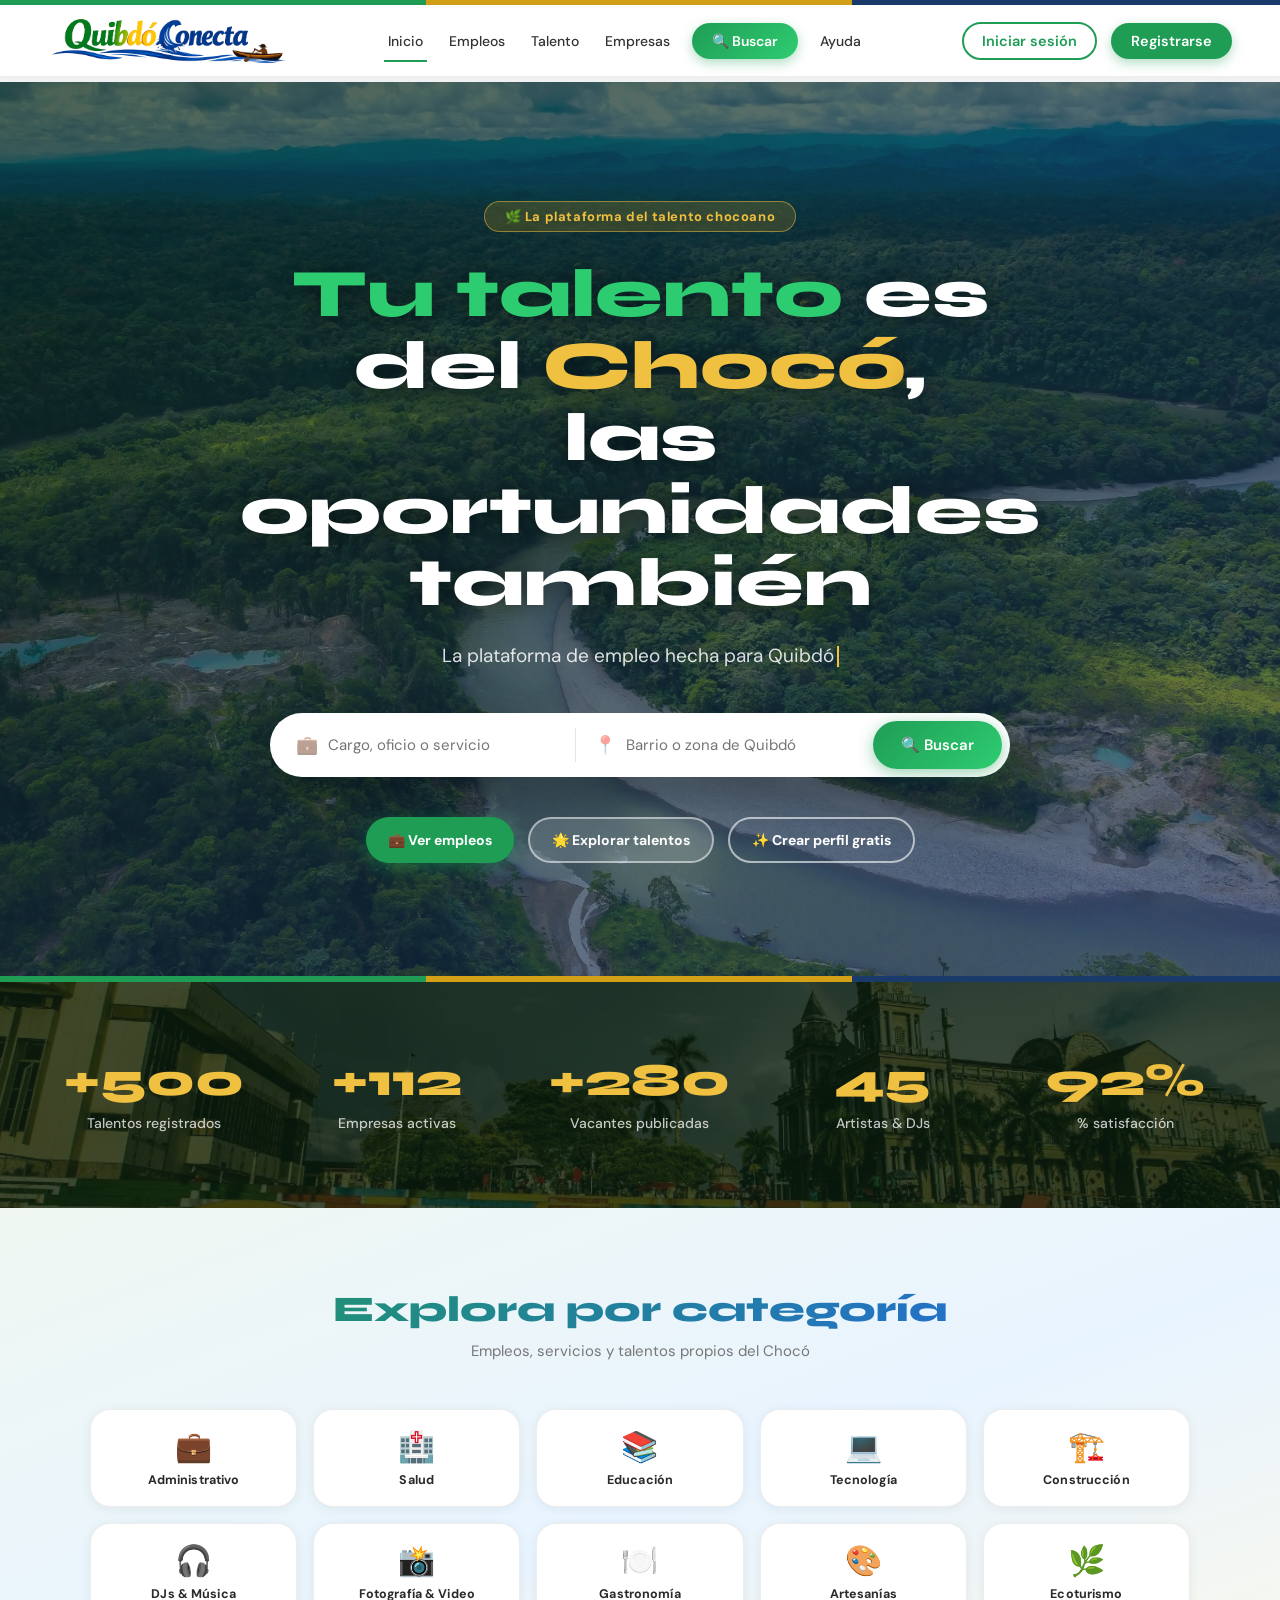
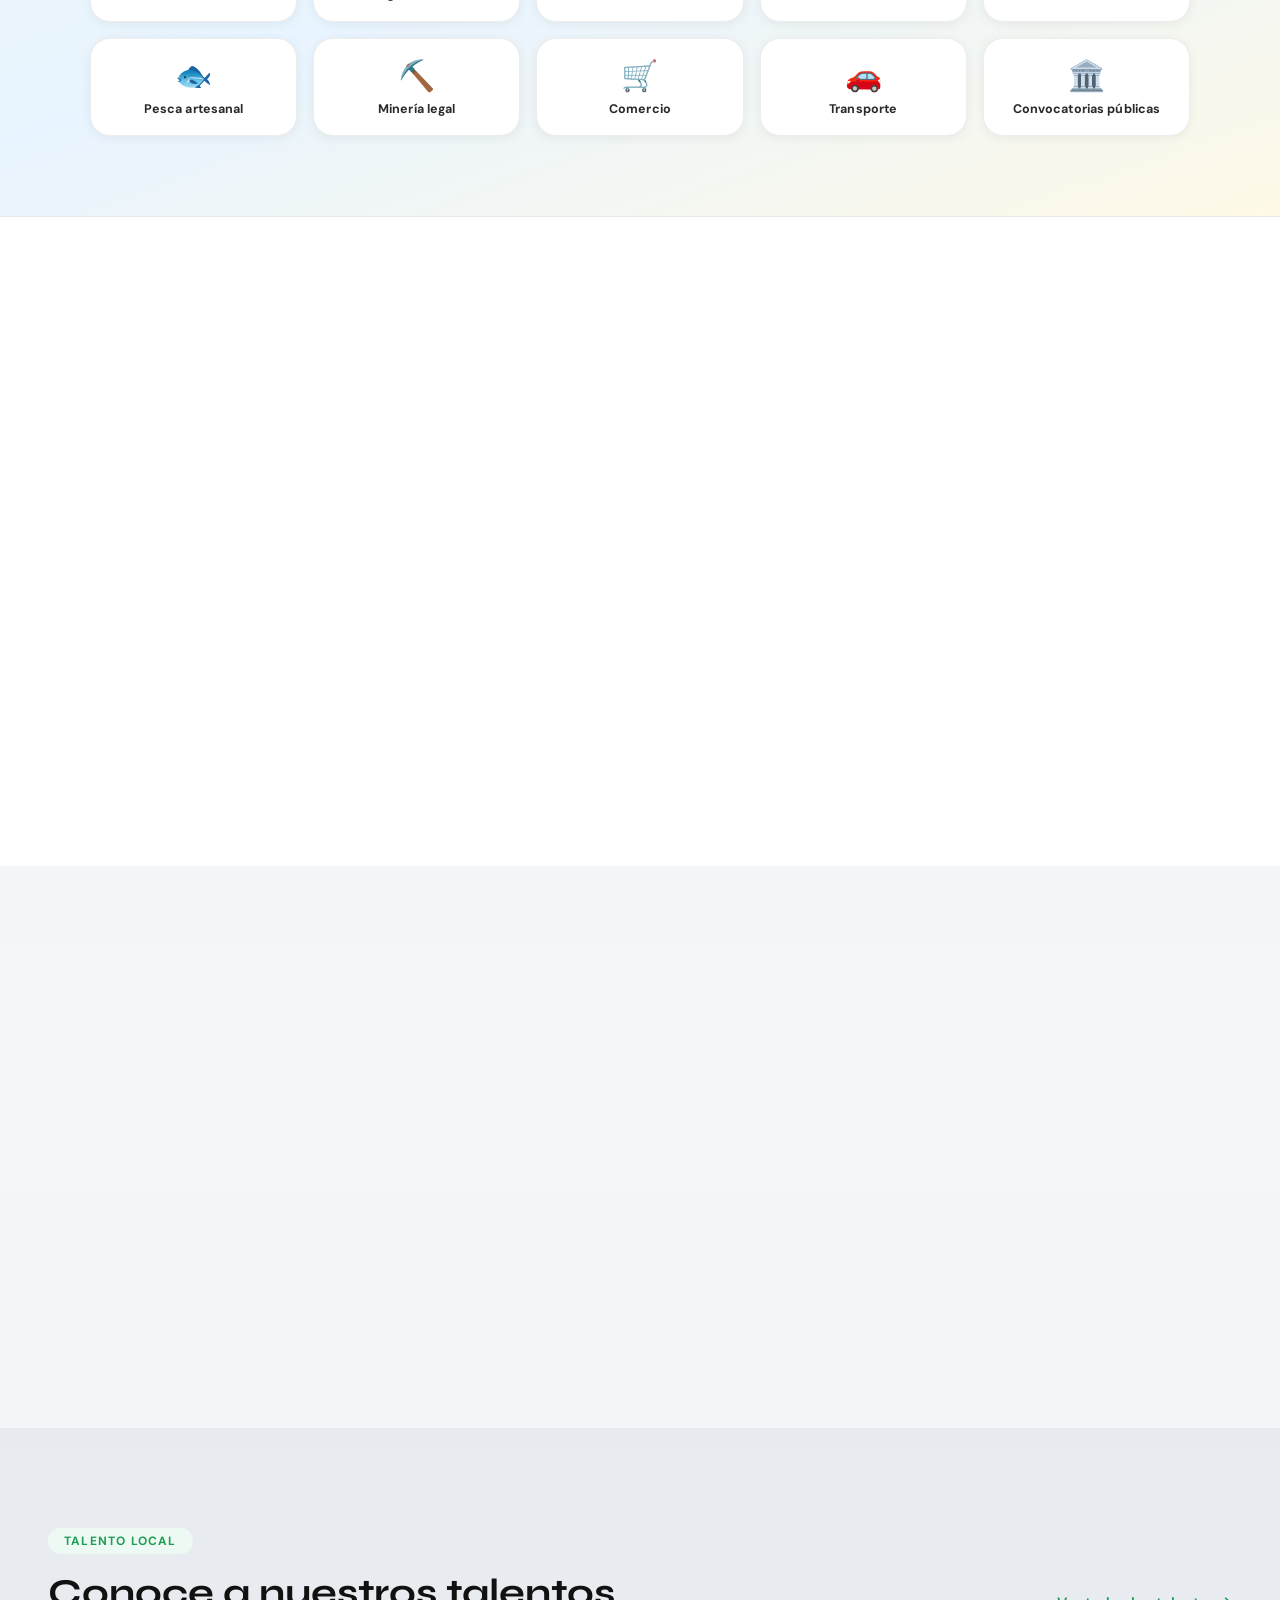
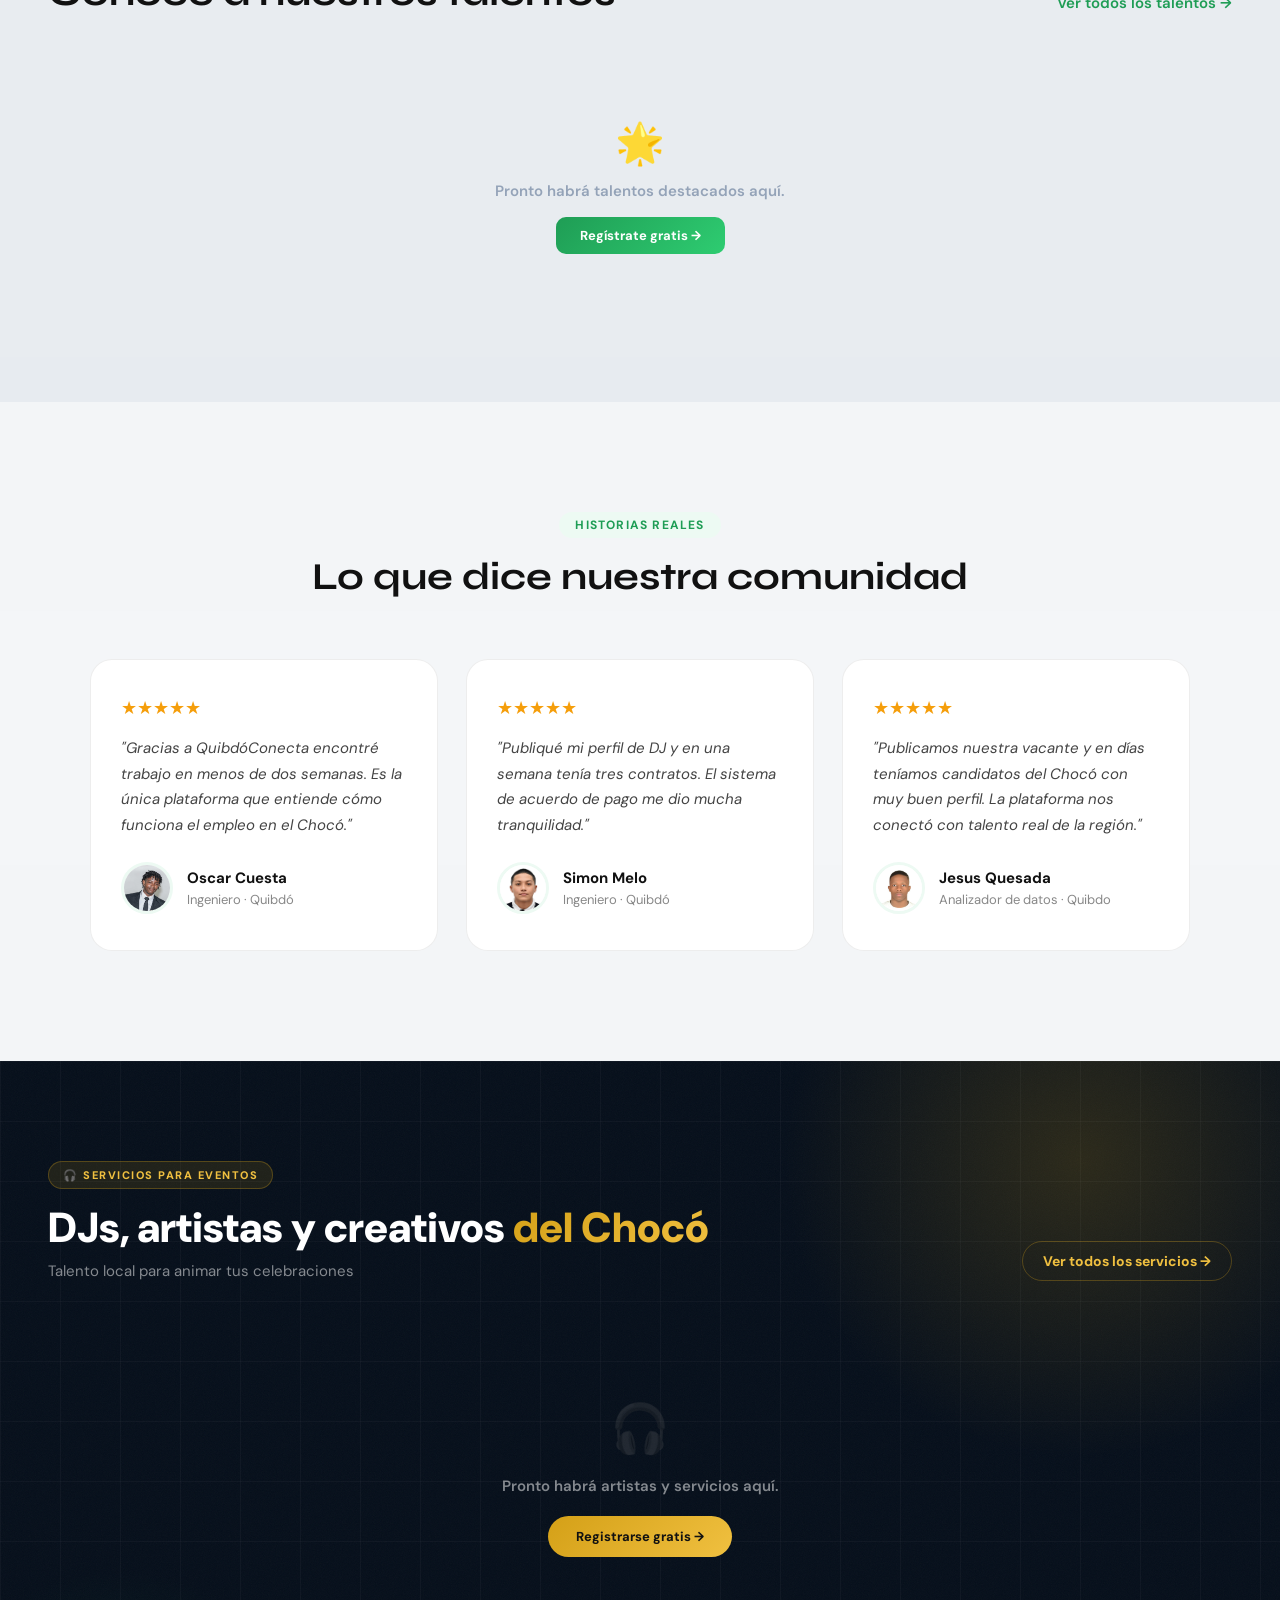
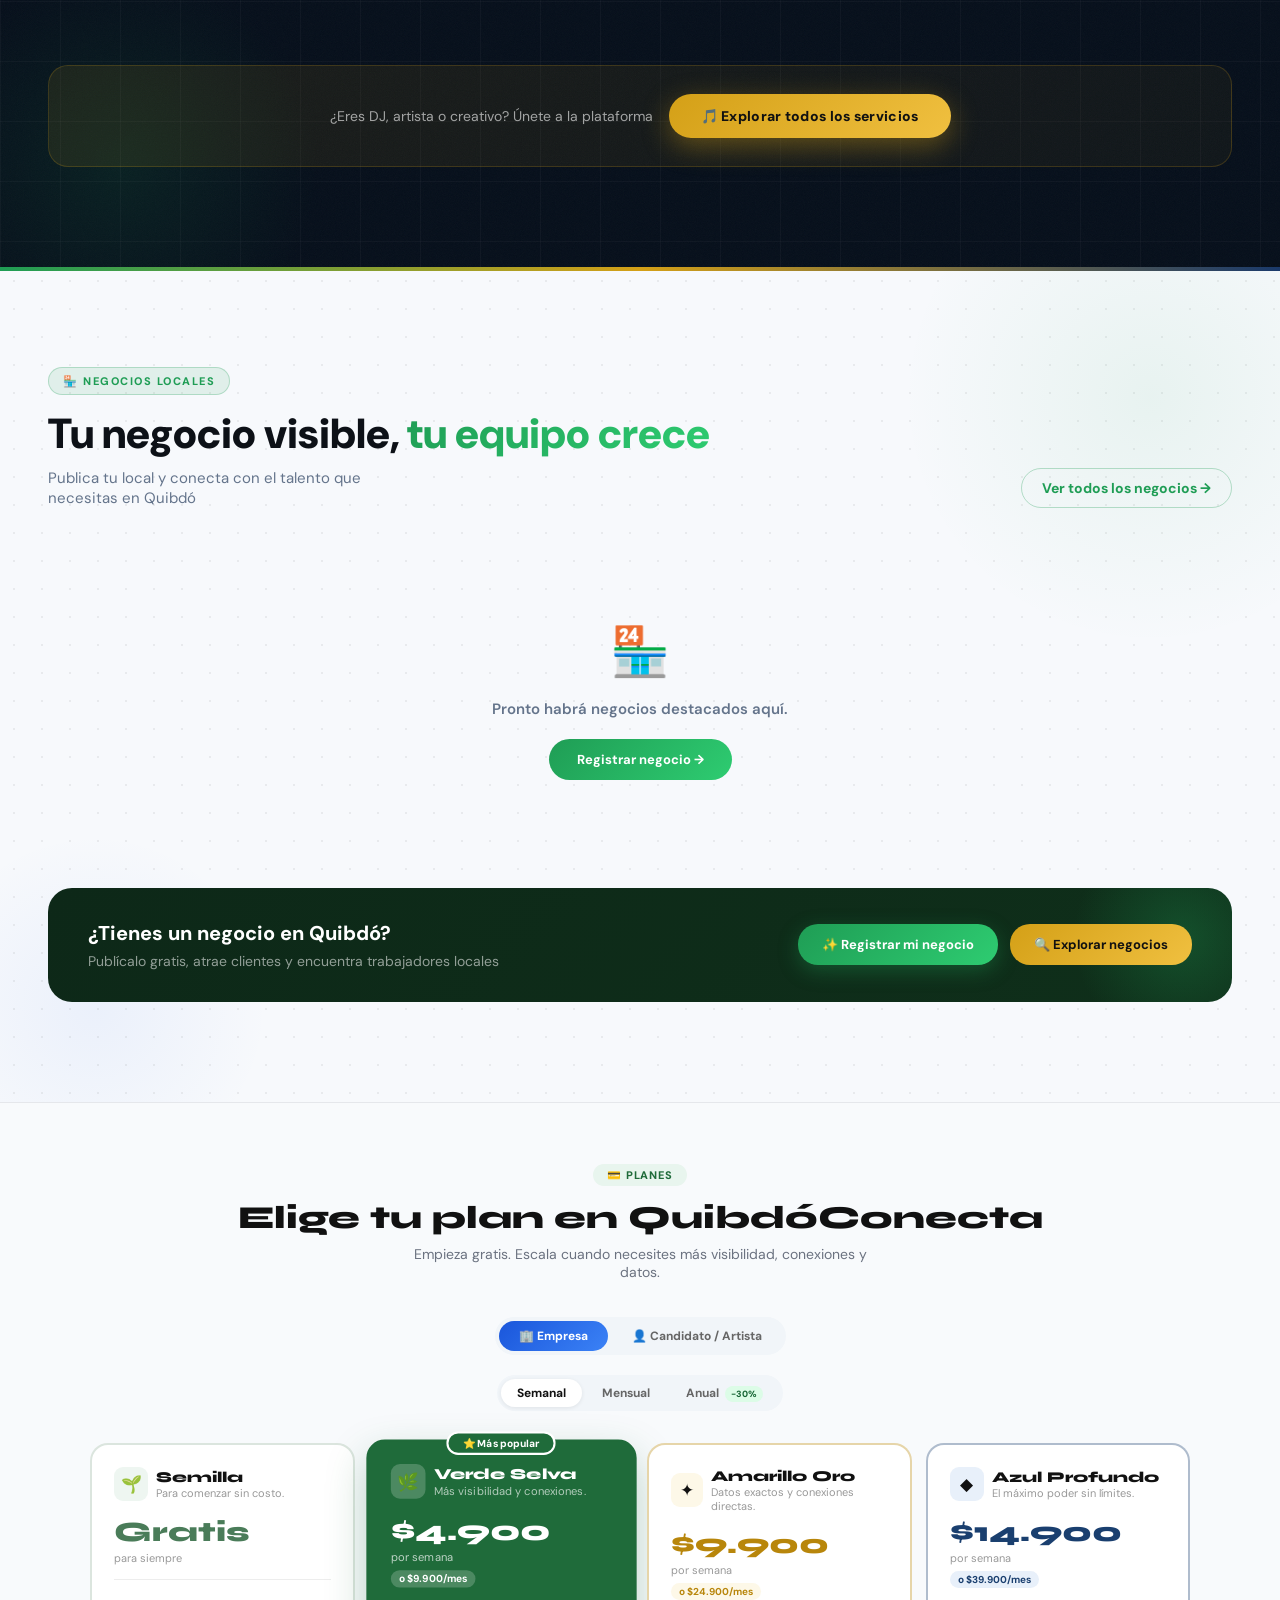
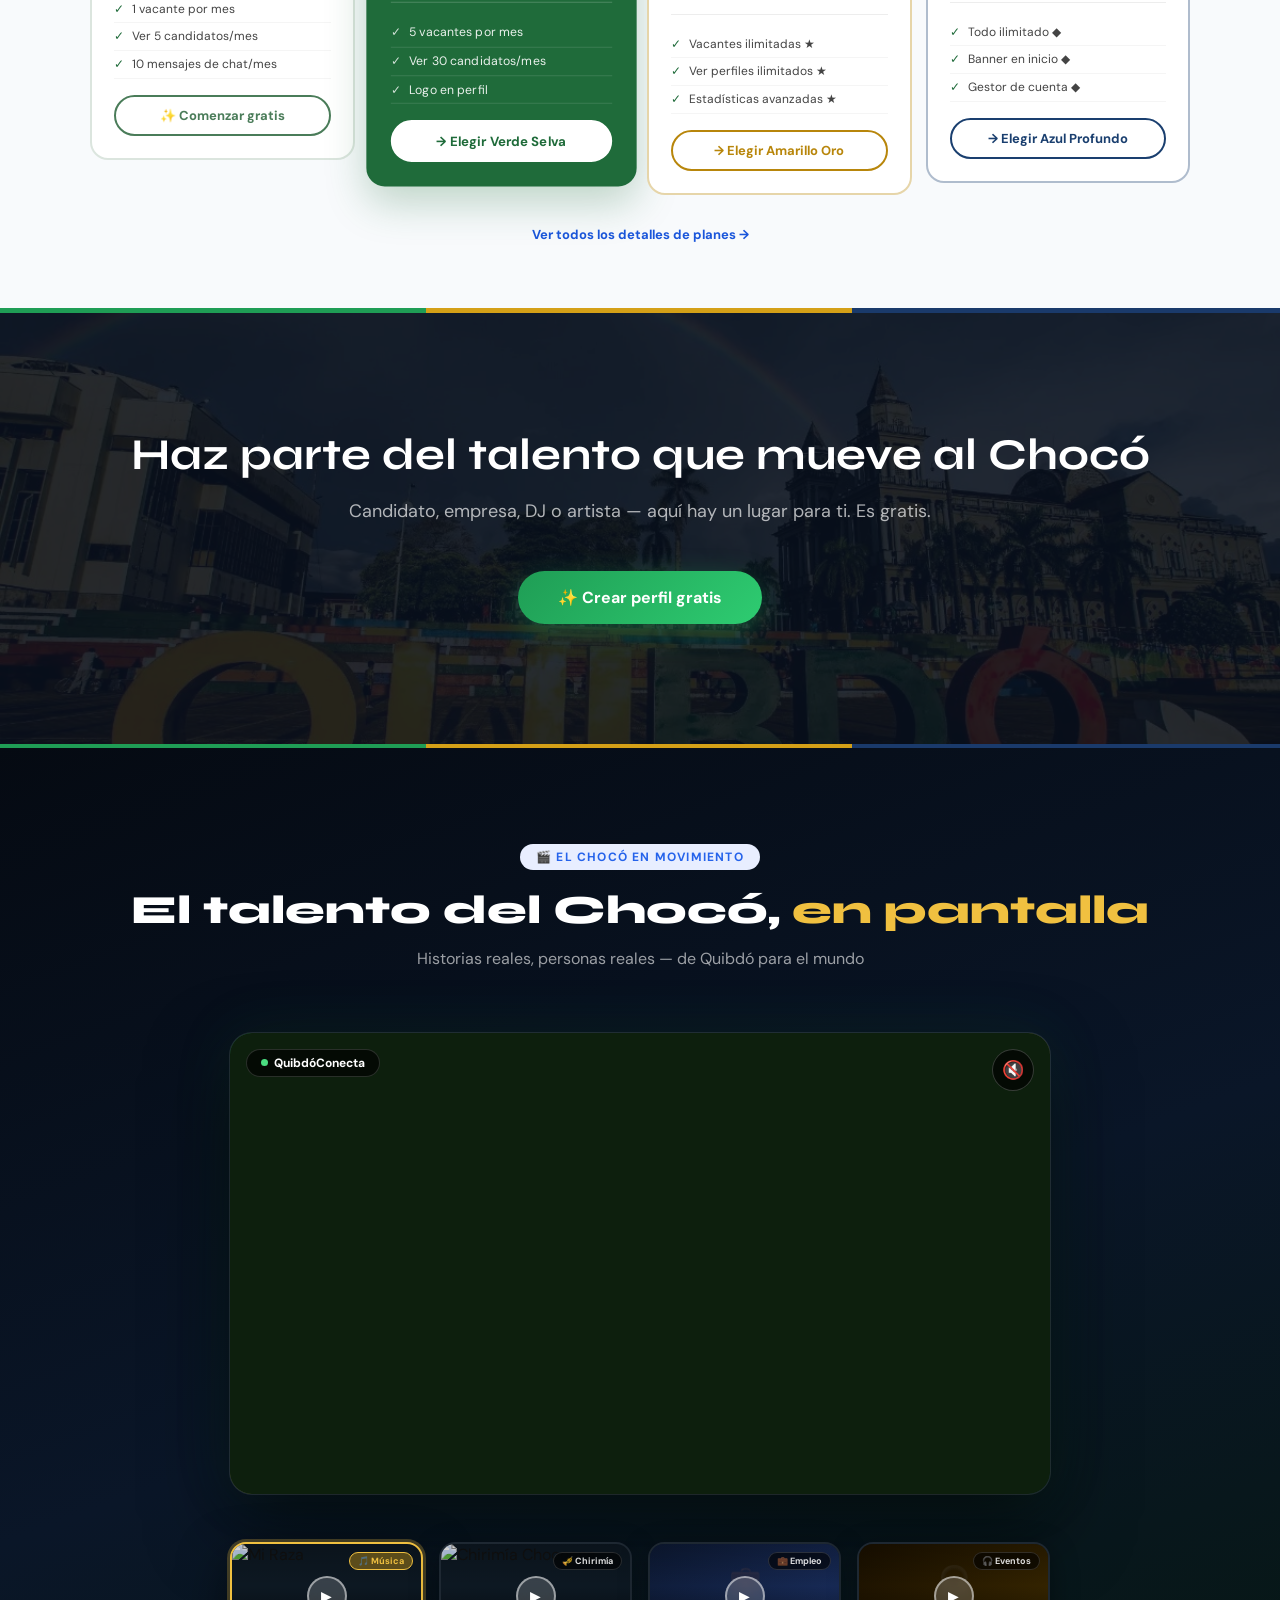
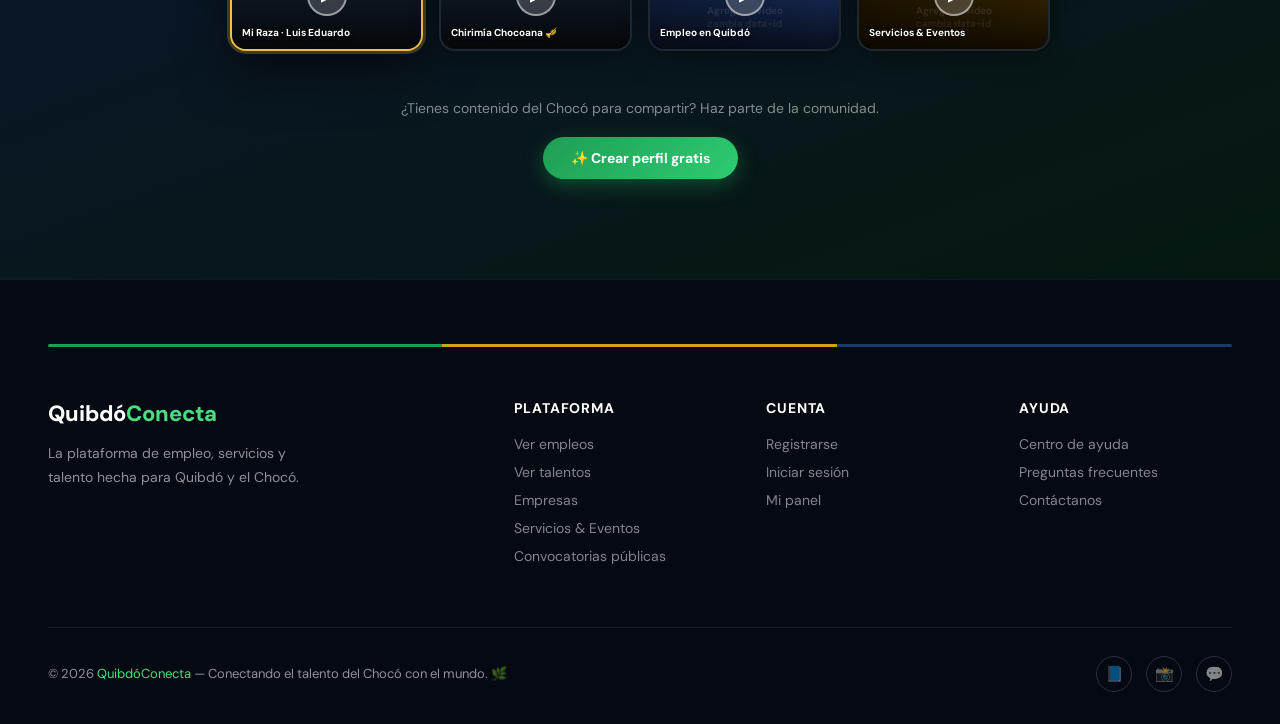
==== commit a63542b2: "descripción del cambio" ====
--- a/index.html
+++ b/index.html
@@ -25,23 +25,23 @@
             --texto: #111;
 
             --img-hero: url('Imagenes/quibdo4.jpg');
-
+            
             --img-stats: url('Imagenes/quibdo2.jpg');
-
+            
             --img-cats: none;
-
+            
             --img-como: none;
-
+            
             --img-empleos: none;
-
+            
             --img-talentos: none;
-
+            
             --img-testimonios: none;
-
+            
             --img-cta: url('Imagenes/quibdo2.jpg');
-
+            
             --img-videos: none;
-
+            
         }
 
         *,
@@ -2794,80 +2794,6 @@
                 font-size: 13px;
                 font-weight: 600
             }
-        }
-
-        .mini-precios {
-            padding: 80px 48px;
-            background: #ffffff;
-            text-align: center;
-        }
-
-        .mini-precios-grid {
-            display: grid;
-            grid-template-columns: repeat(auto-fit, minmax(200px, 1fr));
-            gap: 18px;
-            max-width: 900px;
-            margin: auto;
-        }
-
-        .mini-plan {
-            background: white;
-            border: 1px solid rgba(0, 0, 0, .08);
-            border-radius: 18px;
-            padding: 22px;
-            position: relative;
-            transition: .3s;
-        }
-
-        .mini-plan:hover {
-            transform: translateY(-6px);
-            box-shadow: 0 18px 40px rgba(0, 0, 0, .08);
-        }
-
-        .mini-plan h3 {
-            font-size: 16px;
-            font-weight: 800;
-            margin-bottom: 6px;
-        }
-
-        .mini-precio {
-            font-size: 22px;
-            font-weight: 800;
-            color: var(--verde);
-            margin-bottom: 6px;
-        }
-
-        .mini-plan p {
-            font-size: 13px;
-            color: #777;
-            margin-bottom: 12px;
-        }
-
-        .mini-plan a {
-            display: inline-block;
-            padding: 8px 18px;
-            background: var(--verde);
-            color: white;
-            border-radius: 25px;
-            font-size: 12px;
-            font-weight: 700;
-            text-decoration: none;
-        }
-
-        .mini-plan.destacado {
-            border: 2px solid var(--verde);
-        }
-
-        .mini-badge {
-            position: absolute;
-            top: -10px;
-            right: 12px;
-            background: var(--verde);
-            color: white;
-            font-size: 10px;
-            padding: 4px 10px;
-            border-radius: 20px;
-            font-weight: 700;
         }
     </style>
 </head>
@@ -3176,6 +3102,195 @@
         </div>
     </section>
 
+  <!-- ══ PLANES Y PRECIOS (index compacto) ══════════════════════════ -->
+  <section id="precios-home" style="background:#f8fafc;padding:60px 24px 64px;border-top:1px solid #e5e7eb">
+    <div style="max-width:1100px;margin:0 auto">
+
+      <!-- Encabezado -->
+      <div style="text-align:center;margin-bottom:36px">
+        <span style="display:inline-block;background:#e8f5ee;color:#1f6b3a;font-size:11px;font-weight:800;text-transform:uppercase;letter-spacing:.8px;padding:4px 14px;border-radius:20px;margin-bottom:12px">💳 Planes</span>
+        <h2 style="font-family:'Syne',sans-serif;font-size:clamp(22px,3.5vw,32px);font-weight:800;color:#111;margin-bottom:8px">Elige tu plan en QuibdóConecta</h2>
+        <p style="font-size:14px;color:#6b7280;max-width:460px;margin:0 auto">Empieza gratis. Escala cuando necesites más visibilidad, conexiones y datos.</p>
+      </div>
+
+      <!-- Toggle Empresa / Candidato -->
+      <div style="display:flex;justify-content:center;margin-bottom:20px">
+        <div style="display:inline-flex;background:#f1f5f9;border-radius:30px;padding:4px;gap:4px">
+          <button class="ph-tipo-btn" onclick="phSetTipo('empresa',this)"
+            style="padding:7px 20px;border-radius:26px;border:none;cursor:pointer;font-size:12px;font-weight:700;font-family:'DM Sans',sans-serif;background:linear-gradient(135deg,#1a56db,#3b82f6);color:white;transition:all .25s">
+            🏢 Empresa
+          </button>
+          <button class="ph-tipo-btn" onclick="phSetTipo('candidato',this)"
+            style="padding:7px 20px;border-radius:26px;border:none;cursor:pointer;font-size:12px;font-weight:700;font-family:'DM Sans',sans-serif;background:transparent;color:#666;transition:all .25s">
+            👤 Candidato / Artista
+          </button>
+        </div>
+      </div>
+
+      <!-- Toggle Semanal / Mensual / Anual -->
+      <div style="display:flex;justify-content:center;margin-bottom:32px">
+        <div style="display:inline-flex;background:#f1f5f9;border-radius:30px;padding:4px;gap:4px">
+          <button class="ph-periodo-btn activo-ph-periodo" onclick="phSetPeriodo('semana',this)"
+            style="padding:6px 16px;border-radius:26px;border:none;cursor:pointer;font-size:12px;font-weight:700;font-family:'DM Sans',sans-serif;background:white;color:#111;box-shadow:0 1px 4px rgba(0,0,0,.08);transition:all .2s">
+            Semanal
+          </button>
+          <button class="ph-periodo-btn" onclick="phSetPeriodo('mes',this)"
+            style="padding:6px 16px;border-radius:26px;border:none;cursor:pointer;font-size:12px;font-weight:700;font-family:'DM Sans',sans-serif;background:transparent;color:#666;transition:all .2s">
+            Mensual
+          </button>
+          <button class="ph-periodo-btn" onclick="phSetPeriodo('anio',this)"
+            style="padding:6px 16px;border-radius:26px;border:none;cursor:pointer;font-size:12px;font-weight:700;font-family:'DM Sans',sans-serif;background:transparent;color:#666;transition:all .2s">
+            Anual <span style="background:#dcfce7;color:#166534;font-size:9px;font-weight:800;padding:2px 6px;border-radius:20px;margin-left:3px">-30%</span>
+          </button>
+        </div>
+      </div>
+
+      <!-- Grid de planes -->
+      <div id="ph-precios-grid"
+        style="display:grid;grid-template-columns:repeat(auto-fit,minmax(200px,1fr));gap:14px;align-items:start"></div>
+
+      <!-- Link a más info -->
+      <div style="text-align:center;margin-top:28px">
+        <a href="empresas.php#precios" style="display:inline-flex;align-items:center;gap:6px;color:#1a56db;font-size:13px;font-weight:700;text-decoration:none;font-family:'DM Sans',sans-serif">
+          Ver todos los detalles de planes →
+        </a>
+      </div>
+
+    </div>
+  </section>
+
+  <script>
+    (function () {
+      let phTipo = 'empresa';
+      let phPeriodo = 'semana';
+
+      const phPlanes = [
+        {
+          id: 'semilla', nombre: 'Semilla', icon: '🌱',
+          color: '#4a7c59', bg: '#eef6f1', borderColor: 'rgba(74,124,89,0.2)',
+          desc: 'Para comenzar sin costo.',
+          precioSemana: 0, precioMes: 0, precioAnio: 0,
+          candidato: ['3 aplicaciones/mes', 'Hoja de vida completa', 'Ver 5 empresas/mes'],
+          empresa: ['1 vacante por mes', 'Ver 5 candidatos/mes', '10 mensajes de chat/mes']
+        },
+        {
+          id: 'selva', nombre: 'Verde Selva', icon: '🌿',
+          color: '#1f6b3a', bg: '#e8f5ee', borderColor: 'rgba(31,107,58,0.35)',
+          desc: 'Más visibilidad y conexiones.',
+          precioSemana: 4900, precioMes: 9900, precioAnio: 99000, popular: true,
+          candidato: ['8 aplicaciones/mes', 'Ver 20 empresas/mes', 'Portafolio de trabajos'],
+          empresa: ['5 vacantes por mes', 'Ver 30 candidatos/mes', 'Logo en perfil']
+        },
+        {
+          id: 'oro', nombre: 'Amarillo Oro', icon: '✦',
+          color: '#b8860b', bg: '#fdf8e8', borderColor: 'rgba(184,134,11,0.35)',
+          desc: 'Datos exactos y conexiones directas.',
+          precioSemana: 9900, precioMes: 24900, precioAnio: 249000,
+          candidato: ['Aplicaciones ilimitadas ★', 'Ver perfiles ilimitados ★', 'Posición destacada ★'],
+          empresa: ['Vacantes ilimitadas ★', 'Ver perfiles ilimitados ★', 'Estadísticas avanzadas ★']
+        },
+        {
+          id: 'azul', nombre: 'Azul Profundo', icon: '◆',
+          color: '#1a3f6f', bg: '#e8f0fa', borderColor: 'rgba(26,63,111,0.35)',
+          desc: 'El máximo poder sin límites.',
+          precioSemana: 14900, precioMes: 39900, precioAnio: 399000,
+          candidato: ['Todo ilimitado ◆', 'Primero en búsquedas ◆', 'Soporte dedicado ◆'],
+          empresa: ['Todo ilimitado ◆', 'Banner en inicio ◆', 'Gestor de cuenta ◆']
+        }
+      ];
+
+      function phFmt(n) { return '$' + n.toLocaleString('es-CO'); }
+
+      function phRender() {
+        const grid = document.getElementById('ph-precios-grid');
+        if (!grid) return;
+        grid.innerHTML = phPlanes.map(p => {
+          const gratis = p.precioMes === 0;
+          const features = phTipo === 'candidato' ? p.candidato : p.empresa;
+          const pop = p.popular === true;
+
+          let precioHTML = '';
+          if (gratis) {
+            precioHTML = `<div style="font-size:28px;font-weight:800;color:${pop?'white':p.color};font-family:'Syne',sans-serif">Gratis</div><div style="font-size:11px;color:${pop?'rgba(255,255,255,0.7)':'#999'};margin-top:2px">para siempre</div>`;
+          } else if (phPeriodo === 'anio') {
+            const pm = Math.round(p.precioAnio / 12);
+            precioHTML = `<div style="font-size:28px;font-weight:800;color:${pop?'white':p.color};font-family:'Syne',sans-serif">${phFmt(p.precioAnio)}</div><div style="font-size:11px;color:${pop?'rgba(255,255,255,0.7)':'#999'};margin-top:2px">por año · ${phFmt(pm)}/mes</div><span style="display:inline-block;background:${pop?'rgba(255,255,255,0.2)':p.bg};color:${pop?'white':p.color};font-size:10px;font-weight:700;padding:2px 8px;border-radius:20px;margin-top:6px">2 meses gratis</span>`;
+          } else if (phPeriodo === 'mes') {
+            precioHTML = `<div style="font-size:28px;font-weight:800;color:${pop?'white':p.color};font-family:'Syne',sans-serif">${phFmt(p.precioMes)}</div><div style="font-size:11px;color:${pop?'rgba(255,255,255,0.7)':'#999'};margin-top:2px">por mes</div>`;
+          } else {
+            precioHTML = `<div style="font-size:28px;font-weight:800;color:${pop?'white':p.color};font-family:'Syne',sans-serif">${phFmt(p.precioSemana)}</div><div style="font-size:11px;color:${pop?'rgba(255,255,255,0.7)':'#999'};margin-top:2px">por semana</div><span style="display:inline-block;background:${pop?'rgba(255,255,255,0.2)':p.bg};color:${pop?'white':p.color};font-size:10px;font-weight:700;padding:2px 8px;border-radius:20px;margin-top:6px">o ${phFmt(p.precioMes)}/mes</span>`;
+          }
+
+          const featHTML = features.map(f =>
+            `<div style="display:flex;align-items:flex-start;gap:8px;padding:5px 0;border-bottom:1px solid ${pop?'rgba(255,255,255,0.12)':'rgba(0,0,0,0.04)'}">
+              <span style="color:${pop?'rgba(255,255,255,0.8)':'#1f6b3a'};font-size:12px;flex-shrink:0">✓</span>
+              <span style="font-size:12px;color:${pop?'rgba(255,255,255,0.9)':'#444'};line-height:1.4">${f}</span>
+            </div>`
+          ).join('');
+
+          return `<div style="
+            background:${pop?p.color:'white'};
+            border:2px solid ${pop?p.color:p.borderColor};
+            border-radius:18px;padding:22px;position:relative;
+            transition:transform .3s,box-shadow .3s;
+            ${pop?'transform:scale(1.02);box-shadow:0 16px 40px '+p.color+'44;':''}
+          "
+          onmouseover="this.style.transform='translateY(-5px)';this.style.boxShadow='0 12px 36px rgba(0,0,0,0.12)'"
+          onmouseout="this.style.transform='${pop?'scale(1.02)':'none'}';this.style.boxShadow='${pop?'0 16px 40px '+p.color+'44':'none'}'">
+
+            ${pop?`<div style="position:absolute;top:-10px;left:50%;transform:translateX(-50%);background:${p.color};color:white;font-size:10px;font-weight:800;padding:3px 14px;border-radius:20px;white-space:nowrap;border:2px solid white">⭐ Más popular</div>`:''}
+
+            <div style="display:flex;align-items:center;gap:8px;margin-bottom:14px">
+              <div style="width:34px;height:34px;border-radius:9px;background:${pop?'rgba(255,255,255,0.2)':p.bg};display:flex;align-items:center;justify-content:center;font-size:17px">${p.icon}</div>
+              <div>
+                <div style="font-family:'Syne',sans-serif;font-size:15px;font-weight:800;color:${pop?'white':'#111'}">${p.nombre}</div>
+                <div style="font-size:11px;color:${pop?'rgba(255,255,255,0.65)':'#999'}">${p.desc}</div>
+              </div>
+            </div>
+
+            <div style="margin-bottom:16px;padding-bottom:14px;border-bottom:1px solid ${pop?'rgba(255,255,255,0.2)':'rgba(0,0,0,0.07)'}">
+              ${precioHTML}
+            </div>
+
+            <div style="margin-bottom:16px">${featHTML}</div>
+
+            <a href="registro.php" style="
+              display:block;text-align:center;padding:10px;
+              background:${pop?'white':'transparent'};
+              border:2px solid ${pop?'white':p.color};
+              color:${pop?p.color:p.color};
+              border-radius:22px;font-weight:700;font-size:13px;text-decoration:none;
+              font-family:'DM Sans',sans-serif;transition:all .3s"
+            onmouseover="this.style.background='${pop?'rgba(255,255,255,0.9)':p.color}';this.style.color='${pop?p.color:'white'}'"
+            onmouseout="this.style.background='${pop?'white':'transparent'}';this.style.color='${p.color}'">
+              ${gratis ? '✨ Comenzar gratis' : '→ Elegir ' + p.nombre}
+            </a>
+          </div>`;
+        }).join('');
+      }
+
+      window.phSetTipo = function(tipo, btn) {
+        phTipo = tipo;
+        document.querySelectorAll('.ph-tipo-btn').forEach(b => { b.style.background='transparent'; b.style.color='#666'; });
+        btn.style.background = 'linear-gradient(135deg,#1a56db,#3b82f6)';
+        btn.style.color = 'white';
+        phRender();
+      };
+
+      window.phSetPeriodo = function(periodo, btn) {
+        phPeriodo = periodo;
+        document.querySelectorAll('.ph-periodo-btn').forEach(b => { b.style.background='transparent'; b.style.color='#666'; b.style.boxShadow='none'; });
+        btn.style.background = 'white';
+        btn.style.color = '#111';
+        btn.style.boxShadow = '0 1px 4px rgba(0,0,0,.08)';
+        phRender();
+      };
+
+      phRender();
+    })();
+  </script>
+  <!-- ══ FIN PLANES HOME ══════════════════════════════════════════════ -->
+
     <section class="final-cta">
         <div class="cta-overlay"></div>
         <div class="final-cta-franja"></div>
@@ -3188,33 +3303,7 @@
             </div>
         </div>
     </section>
-    <section class="mini-precios">
-        <div class="mini-precios-grid">
-
-            <div class="mini-plan">
-                <h3>Gratis</h3>
-                <div class="mini-precio">$0</div>
-                <p>Perfil básico</p>
-                <a href="empresas.php">Empezar</a>
-            </div>
-
-            <div class="mini-plan destacado">
-                <span class="mini-badge">Popular</span>
-                <h3>Pro</h3>
-                <div class="mini-precio">$9.900</div>
-                <p>Más visibilidad</p>
-                <a href="empresas.php">Elegir</a>
-            </div>
-
-            <div class="mini-plan">
-                <h3>Premium</h3>
-                <div class="mini-precio">$19.900</div>
-                <p>Todo desbloqueado</p>
-                <a href="empresas.php">Elegir</a>
-            </div>
-
-        </div>
-    </section>
+
     <section class="video-showcase reveal">
         <div class="vs-bg"></div>
         <div class="vs-bg-overlay" id="vsBgOverlay"></div>
@@ -3363,7 +3452,7 @@
     </footer>
 
     <script>
-
+        
         window.addEventListener("scroll", () => { document.getElementById("navbar").classList.toggle("abajo", window.scrollY > 50) });
         const ham = document.getElementById("hamburger"), mob = document.getElementById("mobileMenu");
         ham.addEventListener("click", () => { ham.classList.toggle("open"); mob.classList.toggle("open") });
@@ -3381,19 +3470,19 @@
         (function () {
             const root = document.documentElement;
             const cs = getComputedStyle(root);
-
+            
             const vs = cs.getPropertyValue('--img-videos').trim();
             if (vs && vs !== 'none') {
                 const el = document.getElementById('vsBgOverlay');
                 if (el) el.style.display = 'block';
             }
-
+            
             const qc = cs.getPropertyValue('--img-cats').trim();
             if (qc && qc !== 'none') {
                 const el = document.getElementById('qcOverlay');
                 if (el) el.style.display = 'block';
             }
-
+            
             const secciones = [
                 { varName: '--img-como', selector: '.how-overlay' },
                 { varName: '--img-empleos', selector: '.jobs-overlay' },
@@ -3405,7 +3494,7 @@
                 if (val && val !== 'none') {
                     const el = document.querySelector(s.selector);
                     if (el) {
-
+                        
                         if (s.selector === '.how-overlay')
                             el.style.background = 'rgba(255,255,255,0.82)';
                         else if (s.selector === '.jobs-overlay')
@@ -3735,13 +3824,13 @@
             </div>
         </div>
     </div>
-
+    
     <div id="qc-login-modal"
         style="display:none;position:fixed;inset:0;background:rgba(0,0,0,.55);z-index:10000;align-items:center;justify-content:center;padding:20px;backdrop-filter:blur(8px)"
         onclick="if(event.target===this)cerrarModalLogin()">
         <div
             style="background:#fff;border-radius:24px;max-width:420px;width:100%;box-shadow:0 24px 60px rgba(0,0,0,.22);overflow:hidden;animation:qcLoginIn .35s cubic-bezier(.34,1.56,.64,1)">
-
+            
             <div
                 style="background:linear-gradient(135deg,#1f9d55,#2ecc71);padding:28px 28px 22px;text-align:center;position:relative">
                 <button onclick="cerrarModalLogin()"
@@ -3752,7 +3841,7 @@
                 <p style="margin:8px 0 0;color:rgba(255,255,255,.88);font-size:14px;font-family:'DM Sans',sans-serif">
                     Encuentra empleos y oportunidades en Quibdó</p>
             </div>
-
+            
             <div style="padding:28px 28px 24px;text-align:center">
                 <p style="margin:0 0 22px;color:#555;font-size:14.5px;line-height:1.6;font-family:'DM Sans',sans-serif">
                     Para usar el buscador necesitas tener una cuenta. ¡Es gratis y solo toma un minuto!</p>
@@ -3783,21 +3872,21 @@
         }
     </style>
     <script>
-
+        
         (function () {
             const rd = sessionStorage.getItem("qc_search_redirect");
             if (rd) {
                 sessionStorage.removeItem("qc_search_redirect");
-
+                
                 fetch('api_usuario.php?action=perfil', { credentials: 'same-origin' })
                     .then(r => r.json())
                     .then(d => { if (d.ok && d.usuario) window.location.href = rd; })
                     .catch(() => { });
             }
-
+            
             const btn = document.getElementById("qc-login-btn-redirect");
             if (btn) {
-
+                
             }
         })();
     </script>
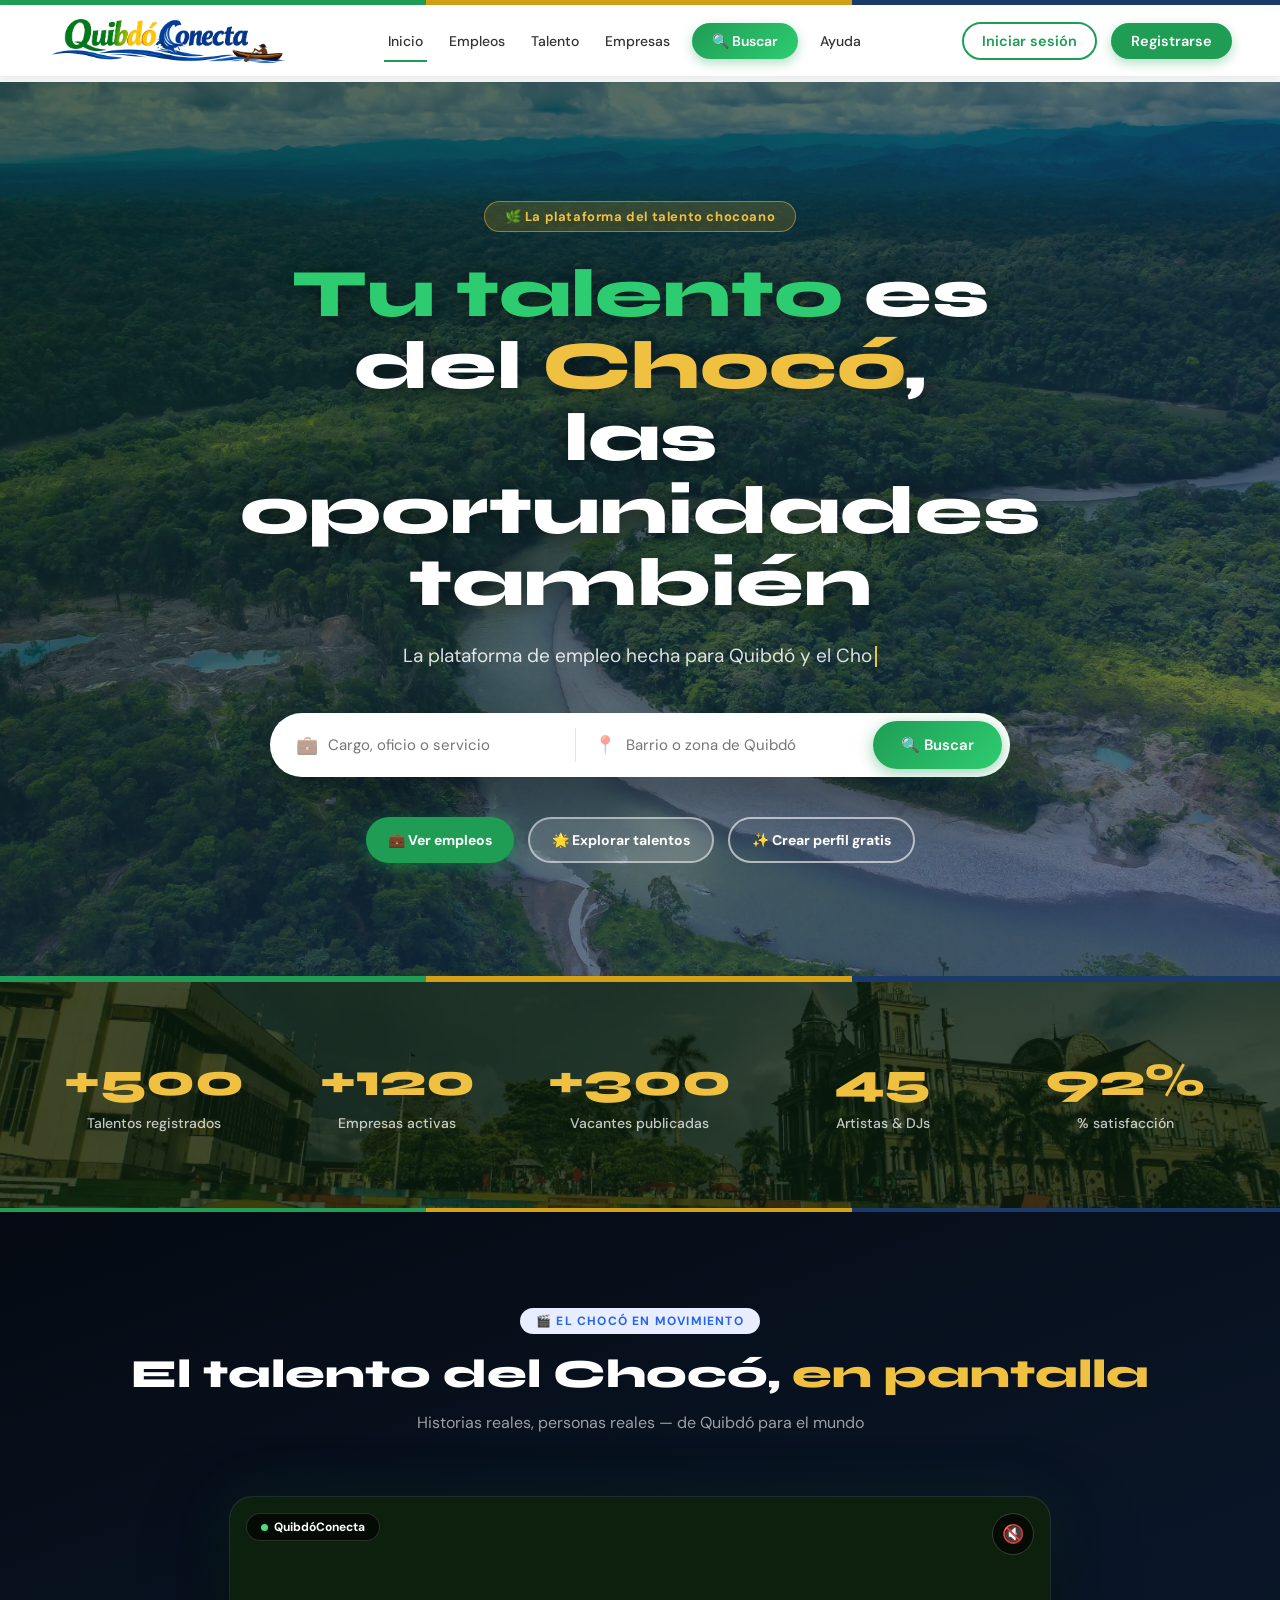
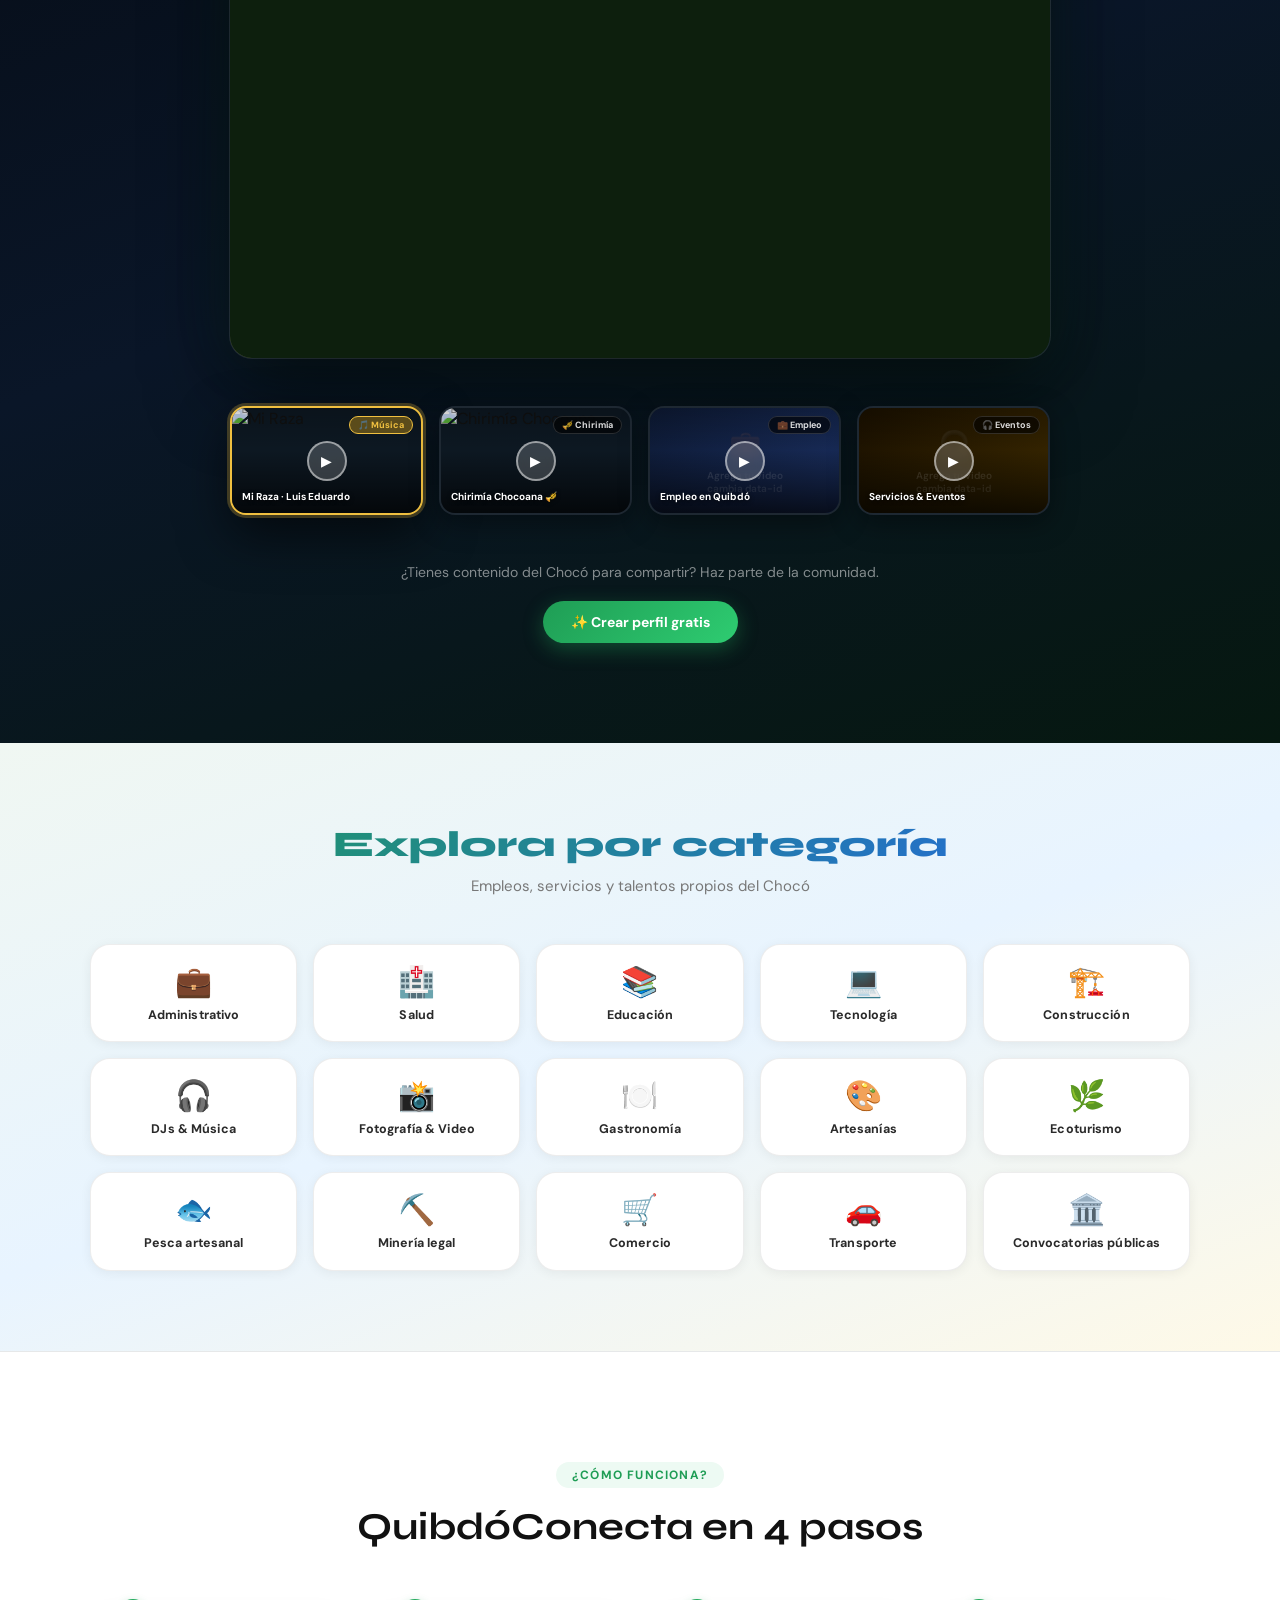
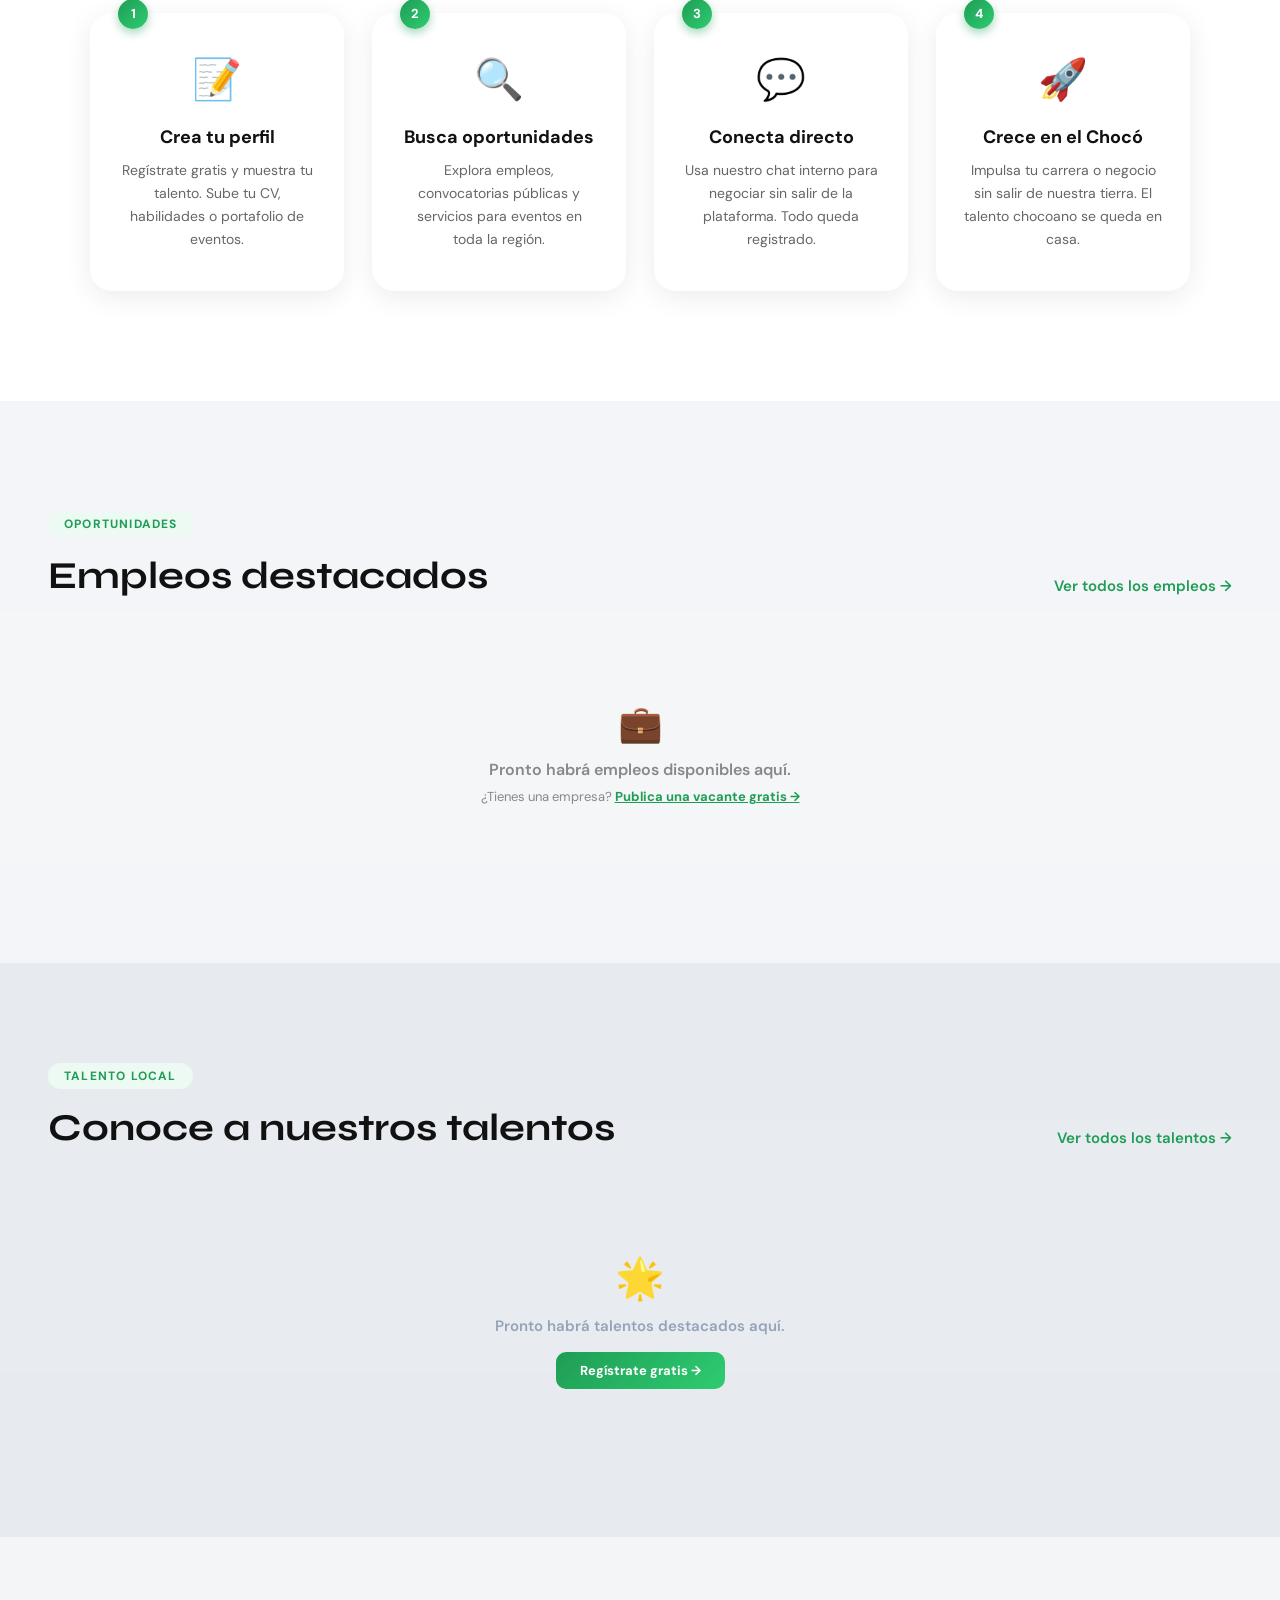
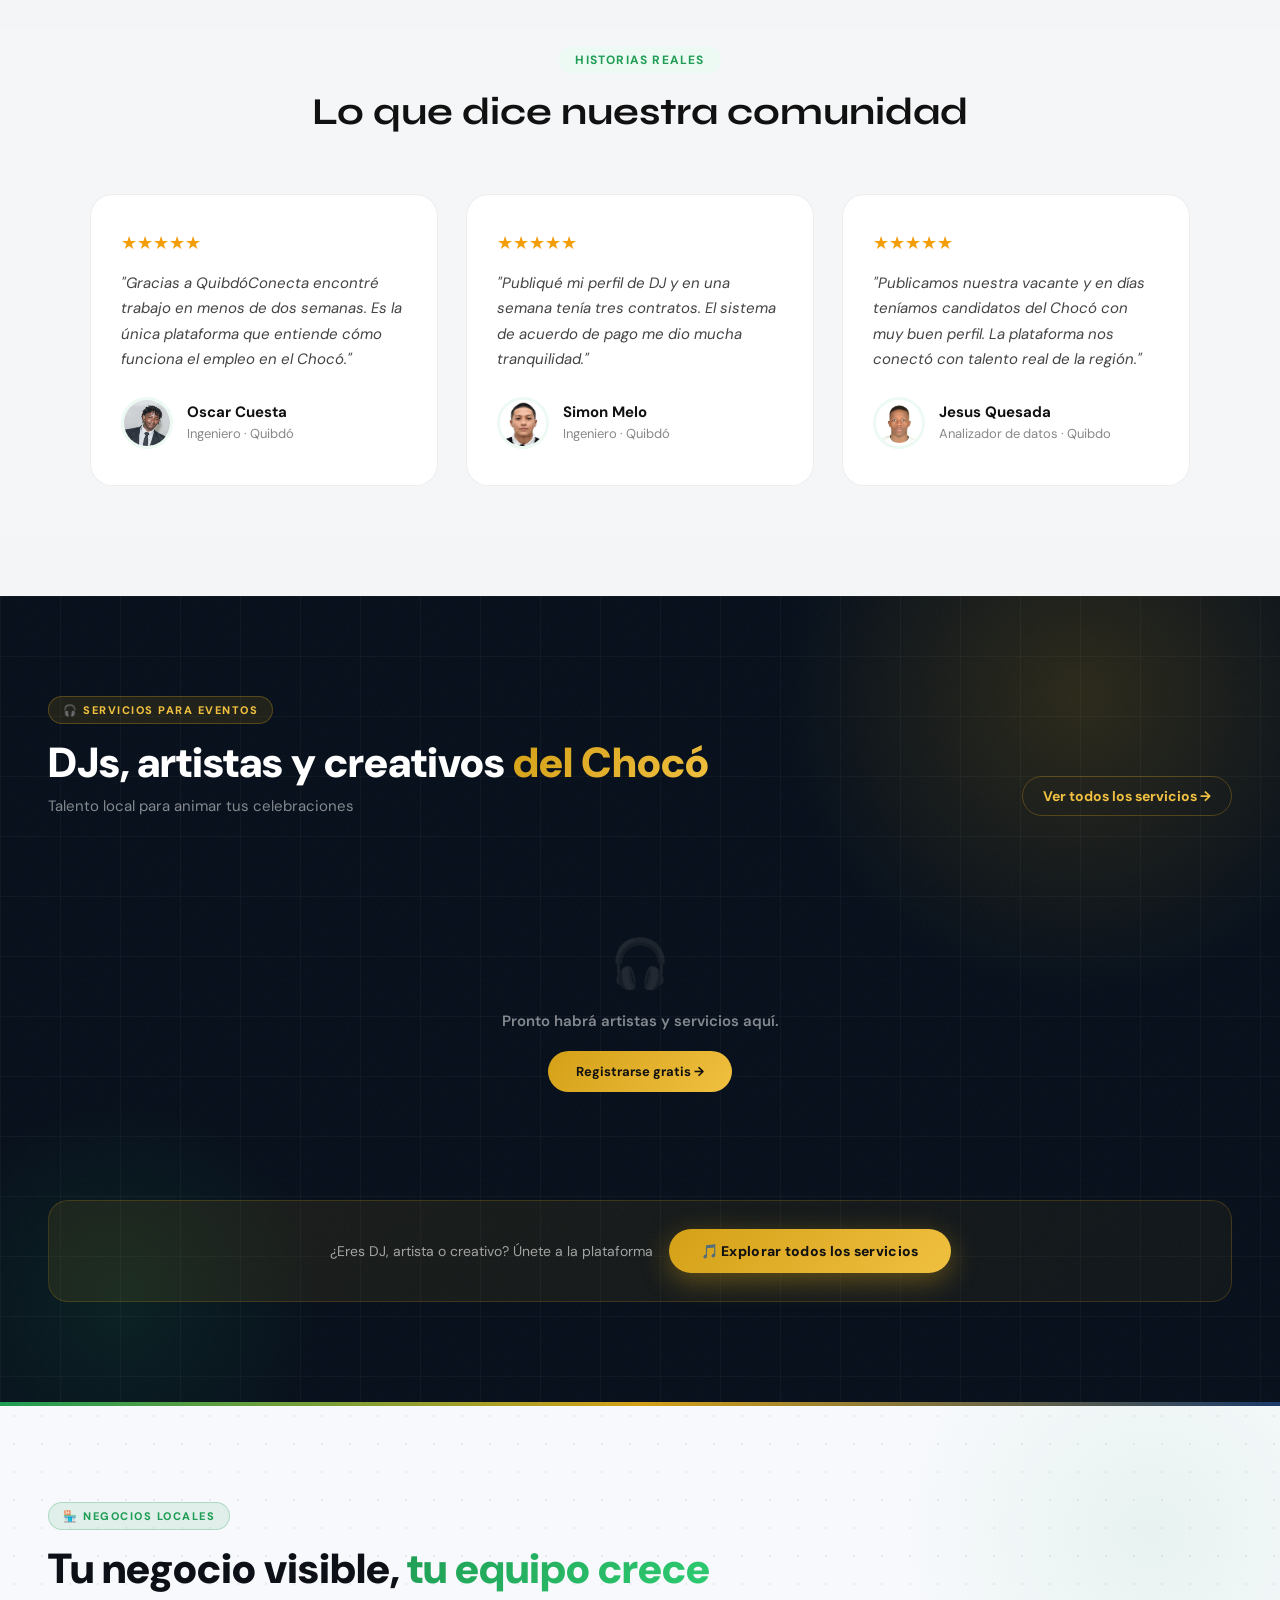
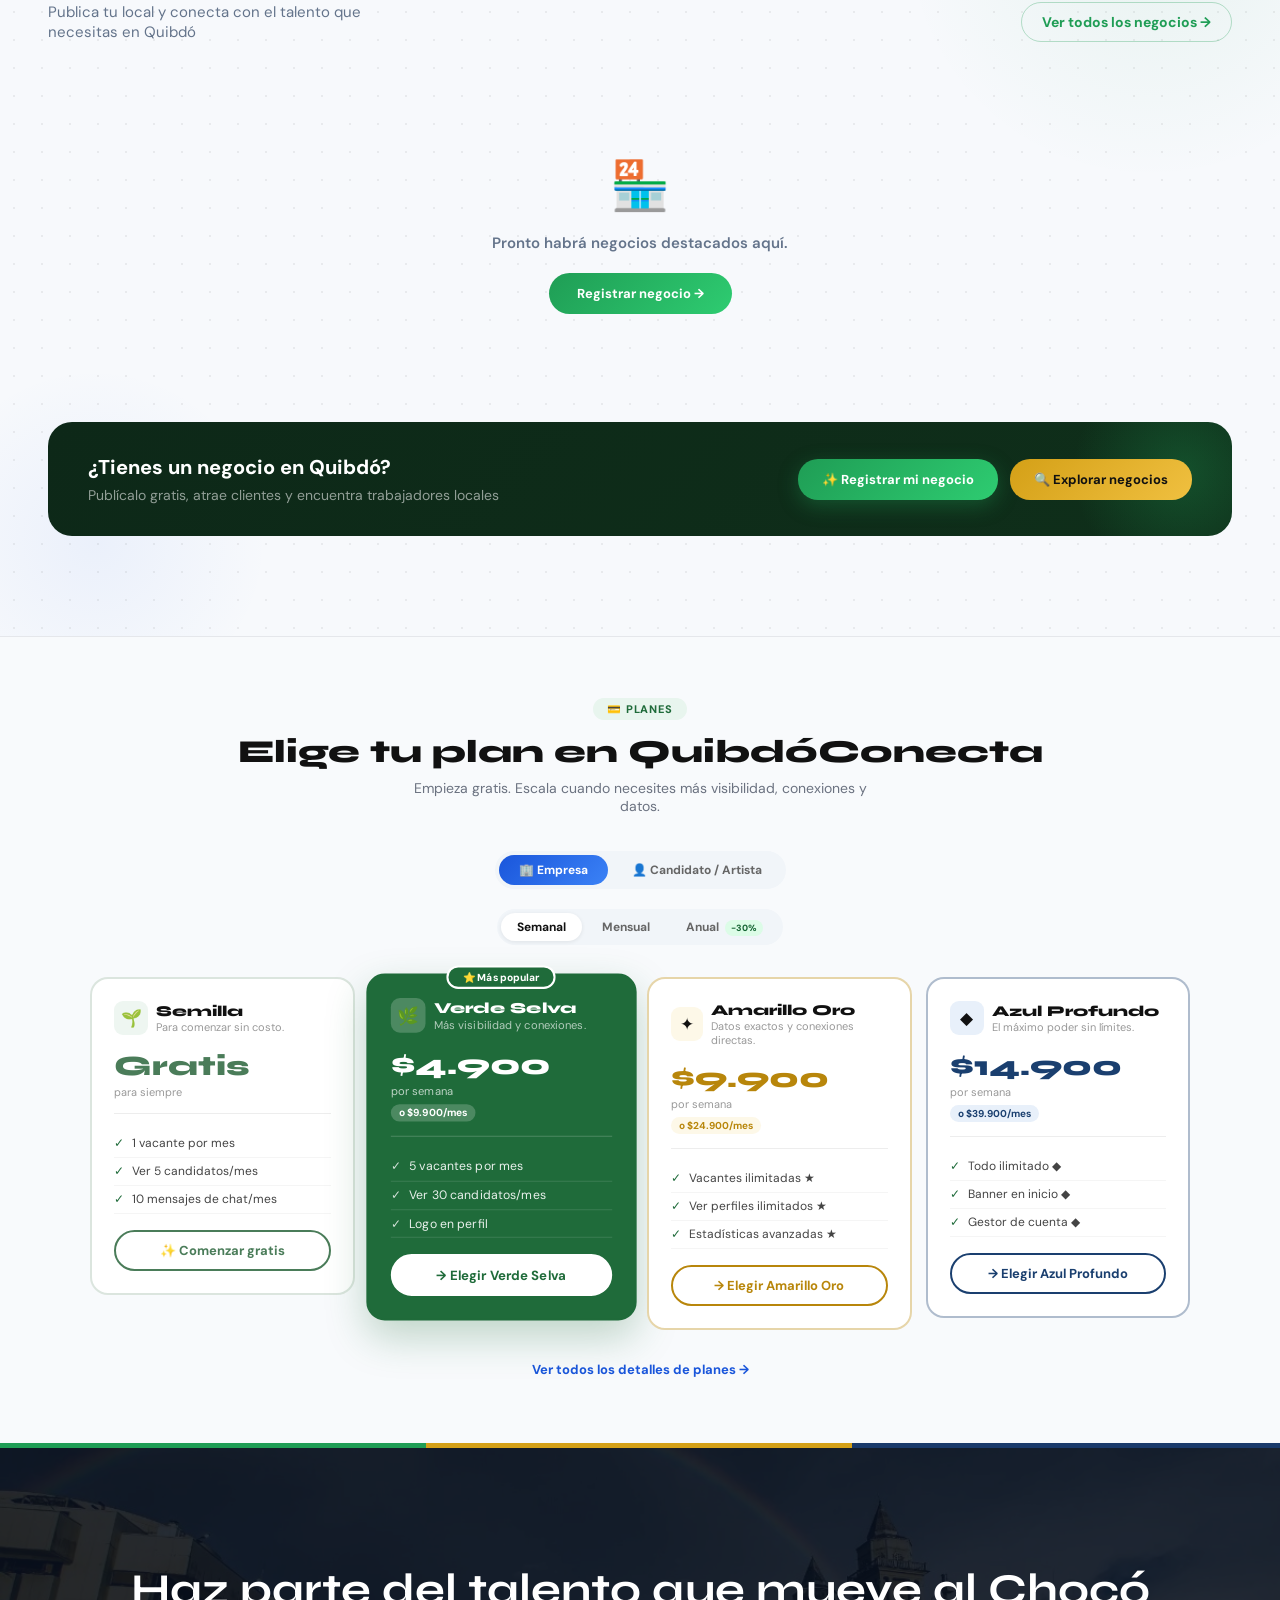
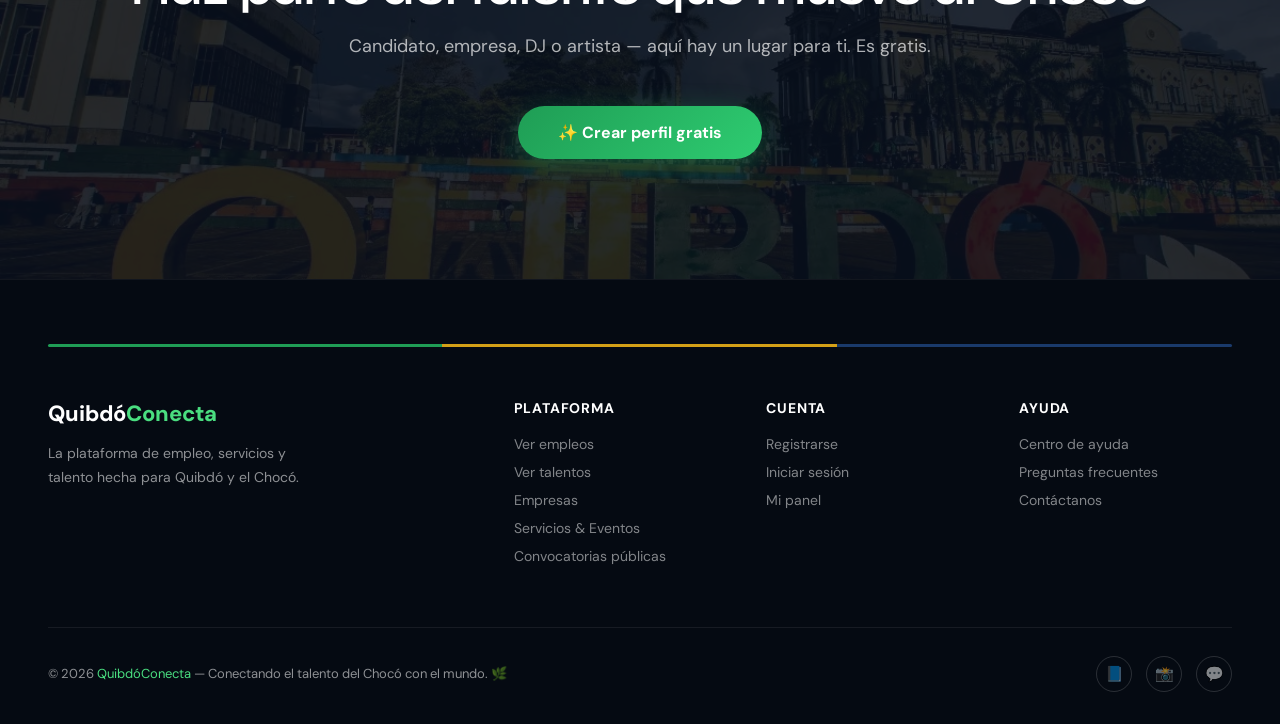
==== commit 0f882a82: "descripción del cambio" ====
--- a/index.html
+++ b/index.html
@@ -25,23 +25,23 @@
             --texto: #111;
 
             --img-hero: url('Imagenes/quibdo4.jpg');
-            
+
             --img-stats: url('Imagenes/quibdo2.jpg');
-            
+
             --img-cats: none;
-            
+
             --img-como: none;
-            
+
             --img-empleos: none;
-            
+
             --img-talentos: none;
-            
+
             --img-testimonios: none;
-            
+
             --img-cta: url('Imagenes/quibdo2.jpg');
-            
+
             --img-videos: none;
-            
+
         }
 
         *,
@@ -2889,6 +2889,96 @@
         </div>
     </section>
 
+
+    <section class="video-showcase reveal">
+        <div class="vs-bg"></div>
+        <div class="vs-bg-overlay" id="vsBgOverlay"></div>
+        <div class="vs-franja"></div>
+        <div class="vs-inner">
+
+            <div class="vs-header reveal">
+                <span class="section-label azul-label">🎬 El Chocó en movimiento</span>
+                <h2>El talento del Chocó, <span>en pantalla</span></h2>
+                <p>Historias reales, personas reales — de Quibdó para el mundo</p>
+            </div>
+
+            <div class="vs-main-wrap reveal">
+                <div class="vs-main-frame" id="vsMainFrame">
+                    <div class="vs-main-label"><span class="dot"></span> QuibdóConecta</div>
+                    <button class="vs-mute-btn" id="vsMuteBtn" title="Activar/desactivar sonido"
+                        onclick="toggleMute()">🔇</button>
+                    <iframe id="vsMainIframe"
+                        src="https://www.youtube.com/embed/RDki6ceqxVw?autoplay=1&mute=1&loop=1&playlist=RDki6ceqxVw&controls=0&modestbranding=1&showinfo=0&enablejsapi=1"
+                        allow="autoplay; encrypted-media" allowfullscreen
+                        style="width:100%;height:100%;border:none;display:block"></iframe>
+                </div>
+            </div>
+
+            <div class="vs-grid">
+
+                <div class="vs-thumb reveal active" data-id="06JcKFWzsQU" data-title="Mi Raza"
+                    data-sub="Luis Eduardo Acústico" onclick="abrirModal(this)">
+                    <span class="vs-thumb-badge">🎵 Música</span>
+                    <div class="vs-play-btn">▶</div>
+                    <span class="vs-thumb-cta">Ver ahora</span>
+                    <img src="https://img.youtube.com/vi/06JcKFWzsQU/mqdefault.jpg"
+                        style="width:100%;height:100%;object-fit:cover;display:block;" alt="Mi Raza">
+                    <div class="vs-thumb-overlay">
+                        <span class="vs-thumb-title">Mi Raza · Luis Eduardo</span>
+                    </div>
+                </div>
+
+                <div class="vs-thumb reveal" data-id="LZ0JC1c54PA" data-title="Chirimía Chocoana"
+                    data-sub="Patrimonio del Chocó" onclick="abrirModal(this)">
+                    <span class="vs-thumb-badge">🎺 Chirimía</span>
+                    <div class="vs-play-btn">▶</div>
+                    <span class="vs-thumb-cta">Ver ahora</span>
+                    <img src="https://img.youtube.com/vi/LZ0JC1c54PA/mqdefault.jpg"
+                        style="width:100%;height:100%;object-fit:cover;display:block;" alt="Chirimía Chocoana">
+                    <div class="vs-thumb-overlay">
+                        <span class="vs-thumb-title">Chirimía Chocoana 🎺</span>
+                    </div>
+                </div>
+
+                <div class="vs-thumb reveal" data-id="" data-title="Video 3" data-sub="QuibdóConecta"
+                    onclick="abrirModal(this)">
+                    <span class="vs-thumb-badge">💼 Empleo</span>
+                    <div class="vs-play-btn">▶</div>
+                    <span class="vs-thumb-cta">Ver ahora</span>
+                    <div class="vs-placeholder" style="background:linear-gradient(135deg,#0d1a35,#1a2e5e);">
+                        <span class="vs-ph-icon">💼</span>
+                        <span class="vs-ph-text">Agrega tu video<br>cambia data-id</span>
+                    </div>
+                    <div class="vs-thumb-overlay">
+                        <span class="vs-thumb-title">Empleo en Quibdó</span>
+                    </div>
+                </div>
+
+                <div class="vs-thumb reveal" data-id="" data-title="Video 4" data-sub="QuibdóConecta"
+                    onclick="abrirModal(this)">
+                    <span class="vs-thumb-badge">🎧 Eventos</span>
+                    <div class="vs-play-btn">▶</div>
+                    <span class="vs-thumb-cta">Ver ahora</span>
+                    <div class="vs-placeholder" style="background:linear-gradient(135deg,#1a1000,#3a2800);">
+                        <span class="vs-ph-icon">🎧</span>
+                        <span class="vs-ph-text">Agrega tu video<br>cambia data-id</span>
+                    </div>
+                    <div class="vs-thumb-overlay">
+                        <span class="vs-thumb-title">Servicios & Eventos</span>
+                    </div>
+                </div>
+
+            </div>
+
+            <div class="vs-cta reveal">
+                <p>¿Tienes contenido del Chocó para compartir? Haz parte de la comunidad.</p>
+                <div class="vs-cta-btns">
+                    <a href="registro.php" class="vs-btn-verde">✨ Crear perfil gratis</a>
+
+                </div>
+            </div>
+        </div>
+    </section>
     <section class="quick-cats reveal">
         <div class="quick-cats-bg"></div>
         <div class="quick-cats-overlay" id="qcOverlay"></div>
@@ -3102,153 +3192,161 @@
         </div>
     </section>
 
-  <!-- ══ PLANES Y PRECIOS (index compacto) ══════════════════════════ -->
-  <section id="precios-home" style="background:#f8fafc;padding:60px 24px 64px;border-top:1px solid #e5e7eb">
-    <div style="max-width:1100px;margin:0 auto">
-
-      <!-- Encabezado -->
-      <div style="text-align:center;margin-bottom:36px">
-        <span style="display:inline-block;background:#e8f5ee;color:#1f6b3a;font-size:11px;font-weight:800;text-transform:uppercase;letter-spacing:.8px;padding:4px 14px;border-radius:20px;margin-bottom:12px">💳 Planes</span>
-        <h2 style="font-family:'Syne',sans-serif;font-size:clamp(22px,3.5vw,32px);font-weight:800;color:#111;margin-bottom:8px">Elige tu plan en QuibdóConecta</h2>
-        <p style="font-size:14px;color:#6b7280;max-width:460px;margin:0 auto">Empieza gratis. Escala cuando necesites más visibilidad, conexiones y datos.</p>
-      </div>
-
-      <!-- Toggle Empresa / Candidato -->
-      <div style="display:flex;justify-content:center;margin-bottom:20px">
-        <div style="display:inline-flex;background:#f1f5f9;border-radius:30px;padding:4px;gap:4px">
-          <button class="ph-tipo-btn" onclick="phSetTipo('empresa',this)"
-            style="padding:7px 20px;border-radius:26px;border:none;cursor:pointer;font-size:12px;font-weight:700;font-family:'DM Sans',sans-serif;background:linear-gradient(135deg,#1a56db,#3b82f6);color:white;transition:all .25s">
-            🏢 Empresa
-          </button>
-          <button class="ph-tipo-btn" onclick="phSetTipo('candidato',this)"
-            style="padding:7px 20px;border-radius:26px;border:none;cursor:pointer;font-size:12px;font-weight:700;font-family:'DM Sans',sans-serif;background:transparent;color:#666;transition:all .25s">
-            👤 Candidato / Artista
-          </button>
+    <!-- ══ PLANES Y PRECIOS (index compacto) ══════════════════════════ -->
+    <section id="precios-home" style="background:#f8fafc;padding:60px 24px 64px;border-top:1px solid #e5e7eb">
+        <div style="max-width:1100px;margin:0 auto">
+
+            <!-- Encabezado -->
+            <div style="text-align:center;margin-bottom:36px">
+                <span
+                    style="display:inline-block;background:#e8f5ee;color:#1f6b3a;font-size:11px;font-weight:800;text-transform:uppercase;letter-spacing:.8px;padding:4px 14px;border-radius:20px;margin-bottom:12px">💳
+                    Planes</span>
+                <h2
+                    style="font-family:'Syne',sans-serif;font-size:clamp(22px,3.5vw,32px);font-weight:800;color:#111;margin-bottom:8px">
+                    Elige tu plan en QuibdóConecta</h2>
+                <p style="font-size:14px;color:#6b7280;max-width:460px;margin:0 auto">Empieza gratis. Escala cuando
+                    necesites más visibilidad, conexiones y datos.</p>
+            </div>
+
+            <!-- Toggle Empresa / Candidato -->
+            <div style="display:flex;justify-content:center;margin-bottom:20px">
+                <div style="display:inline-flex;background:#f1f5f9;border-radius:30px;padding:4px;gap:4px">
+                    <button class="ph-tipo-btn" onclick="phSetTipo('empresa',this)"
+                        style="padding:7px 20px;border-radius:26px;border:none;cursor:pointer;font-size:12px;font-weight:700;font-family:'DM Sans',sans-serif;background:linear-gradient(135deg,#1a56db,#3b82f6);color:white;transition:all .25s">
+                        🏢 Empresa
+                    </button>
+                    <button class="ph-tipo-btn" onclick="phSetTipo('candidato',this)"
+                        style="padding:7px 20px;border-radius:26px;border:none;cursor:pointer;font-size:12px;font-weight:700;font-family:'DM Sans',sans-serif;background:transparent;color:#666;transition:all .25s">
+                        👤 Candidato / Artista
+                    </button>
+                </div>
+            </div>
+
+            <!-- Toggle Semanal / Mensual / Anual -->
+            <div style="display:flex;justify-content:center;margin-bottom:32px">
+                <div style="display:inline-flex;background:#f1f5f9;border-radius:30px;padding:4px;gap:4px">
+                    <button class="ph-periodo-btn activo-ph-periodo" onclick="phSetPeriodo('semana',this)"
+                        style="padding:6px 16px;border-radius:26px;border:none;cursor:pointer;font-size:12px;font-weight:700;font-family:'DM Sans',sans-serif;background:white;color:#111;box-shadow:0 1px 4px rgba(0,0,0,.08);transition:all .2s">
+                        Semanal
+                    </button>
+                    <button class="ph-periodo-btn" onclick="phSetPeriodo('mes',this)"
+                        style="padding:6px 16px;border-radius:26px;border:none;cursor:pointer;font-size:12px;font-weight:700;font-family:'DM Sans',sans-serif;background:transparent;color:#666;transition:all .2s">
+                        Mensual
+                    </button>
+                    <button class="ph-periodo-btn" onclick="phSetPeriodo('anio',this)"
+                        style="padding:6px 16px;border-radius:26px;border:none;cursor:pointer;font-size:12px;font-weight:700;font-family:'DM Sans',sans-serif;background:transparent;color:#666;transition:all .2s">
+                        Anual <span
+                            style="background:#dcfce7;color:#166534;font-size:9px;font-weight:800;padding:2px 6px;border-radius:20px;margin-left:3px">-30%</span>
+                    </button>
+                </div>
+            </div>
+
+            <!-- Grid de planes -->
+            <div id="ph-precios-grid"
+                style="display:grid;grid-template-columns:repeat(auto-fit,minmax(200px,1fr));gap:14px;align-items:start">
+            </div>
+
+            <!-- Link a más info -->
+            <div style="text-align:center;margin-top:28px">
+                <a href="empresas.php#precios"
+                    style="display:inline-flex;align-items:center;gap:6px;color:#1a56db;font-size:13px;font-weight:700;text-decoration:none;font-family:'DM Sans',sans-serif">
+                    Ver todos los detalles de planes →
+                </a>
+            </div>
+
         </div>
-      </div>
-
-      <!-- Toggle Semanal / Mensual / Anual -->
-      <div style="display:flex;justify-content:center;margin-bottom:32px">
-        <div style="display:inline-flex;background:#f1f5f9;border-radius:30px;padding:4px;gap:4px">
-          <button class="ph-periodo-btn activo-ph-periodo" onclick="phSetPeriodo('semana',this)"
-            style="padding:6px 16px;border-radius:26px;border:none;cursor:pointer;font-size:12px;font-weight:700;font-family:'DM Sans',sans-serif;background:white;color:#111;box-shadow:0 1px 4px rgba(0,0,0,.08);transition:all .2s">
-            Semanal
-          </button>
-          <button class="ph-periodo-btn" onclick="phSetPeriodo('mes',this)"
-            style="padding:6px 16px;border-radius:26px;border:none;cursor:pointer;font-size:12px;font-weight:700;font-family:'DM Sans',sans-serif;background:transparent;color:#666;transition:all .2s">
-            Mensual
-          </button>
-          <button class="ph-periodo-btn" onclick="phSetPeriodo('anio',this)"
-            style="padding:6px 16px;border-radius:26px;border:none;cursor:pointer;font-size:12px;font-weight:700;font-family:'DM Sans',sans-serif;background:transparent;color:#666;transition:all .2s">
-            Anual <span style="background:#dcfce7;color:#166534;font-size:9px;font-weight:800;padding:2px 6px;border-radius:20px;margin-left:3px">-30%</span>
-          </button>
-        </div>
-      </div>
-
-      <!-- Grid de planes -->
-      <div id="ph-precios-grid"
-        style="display:grid;grid-template-columns:repeat(auto-fit,minmax(200px,1fr));gap:14px;align-items:start"></div>
-
-      <!-- Link a más info -->
-      <div style="text-align:center;margin-top:28px">
-        <a href="empresas.php#precios" style="display:inline-flex;align-items:center;gap:6px;color:#1a56db;font-size:13px;font-weight:700;text-decoration:none;font-family:'DM Sans',sans-serif">
-          Ver todos los detalles de planes →
-        </a>
-      </div>
-
-    </div>
-  </section>
-
-  <script>
-    (function () {
-      let phTipo = 'empresa';
-      let phPeriodo = 'semana';
-
-      const phPlanes = [
-        {
-          id: 'semilla', nombre: 'Semilla', icon: '🌱',
-          color: '#4a7c59', bg: '#eef6f1', borderColor: 'rgba(74,124,89,0.2)',
-          desc: 'Para comenzar sin costo.',
-          precioSemana: 0, precioMes: 0, precioAnio: 0,
-          candidato: ['3 aplicaciones/mes', 'Hoja de vida completa', 'Ver 5 empresas/mes'],
-          empresa: ['1 vacante por mes', 'Ver 5 candidatos/mes', '10 mensajes de chat/mes']
-        },
-        {
-          id: 'selva', nombre: 'Verde Selva', icon: '🌿',
-          color: '#1f6b3a', bg: '#e8f5ee', borderColor: 'rgba(31,107,58,0.35)',
-          desc: 'Más visibilidad y conexiones.',
-          precioSemana: 4900, precioMes: 9900, precioAnio: 99000, popular: true,
-          candidato: ['8 aplicaciones/mes', 'Ver 20 empresas/mes', 'Portafolio de trabajos'],
-          empresa: ['5 vacantes por mes', 'Ver 30 candidatos/mes', 'Logo en perfil']
-        },
-        {
-          id: 'oro', nombre: 'Amarillo Oro', icon: '✦',
-          color: '#b8860b', bg: '#fdf8e8', borderColor: 'rgba(184,134,11,0.35)',
-          desc: 'Datos exactos y conexiones directas.',
-          precioSemana: 9900, precioMes: 24900, precioAnio: 249000,
-          candidato: ['Aplicaciones ilimitadas ★', 'Ver perfiles ilimitados ★', 'Posición destacada ★'],
-          empresa: ['Vacantes ilimitadas ★', 'Ver perfiles ilimitados ★', 'Estadísticas avanzadas ★']
-        },
-        {
-          id: 'azul', nombre: 'Azul Profundo', icon: '◆',
-          color: '#1a3f6f', bg: '#e8f0fa', borderColor: 'rgba(26,63,111,0.35)',
-          desc: 'El máximo poder sin límites.',
-          precioSemana: 14900, precioMes: 39900, precioAnio: 399000,
-          candidato: ['Todo ilimitado ◆', 'Primero en búsquedas ◆', 'Soporte dedicado ◆'],
-          empresa: ['Todo ilimitado ◆', 'Banner en inicio ◆', 'Gestor de cuenta ◆']
-        }
-      ];
-
-      function phFmt(n) { return '$' + n.toLocaleString('es-CO'); }
-
-      function phRender() {
-        const grid = document.getElementById('ph-precios-grid');
-        if (!grid) return;
-        grid.innerHTML = phPlanes.map(p => {
-          const gratis = p.precioMes === 0;
-          const features = phTipo === 'candidato' ? p.candidato : p.empresa;
-          const pop = p.popular === true;
-
-          let precioHTML = '';
-          if (gratis) {
-            precioHTML = `<div style="font-size:28px;font-weight:800;color:${pop?'white':p.color};font-family:'Syne',sans-serif">Gratis</div><div style="font-size:11px;color:${pop?'rgba(255,255,255,0.7)':'#999'};margin-top:2px">para siempre</div>`;
-          } else if (phPeriodo === 'anio') {
-            const pm = Math.round(p.precioAnio / 12);
-            precioHTML = `<div style="font-size:28px;font-weight:800;color:${pop?'white':p.color};font-family:'Syne',sans-serif">${phFmt(p.precioAnio)}</div><div style="font-size:11px;color:${pop?'rgba(255,255,255,0.7)':'#999'};margin-top:2px">por año · ${phFmt(pm)}/mes</div><span style="display:inline-block;background:${pop?'rgba(255,255,255,0.2)':p.bg};color:${pop?'white':p.color};font-size:10px;font-weight:700;padding:2px 8px;border-radius:20px;margin-top:6px">2 meses gratis</span>`;
-          } else if (phPeriodo === 'mes') {
-            precioHTML = `<div style="font-size:28px;font-weight:800;color:${pop?'white':p.color};font-family:'Syne',sans-serif">${phFmt(p.precioMes)}</div><div style="font-size:11px;color:${pop?'rgba(255,255,255,0.7)':'#999'};margin-top:2px">por mes</div>`;
-          } else {
-            precioHTML = `<div style="font-size:28px;font-weight:800;color:${pop?'white':p.color};font-family:'Syne',sans-serif">${phFmt(p.precioSemana)}</div><div style="font-size:11px;color:${pop?'rgba(255,255,255,0.7)':'#999'};margin-top:2px">por semana</div><span style="display:inline-block;background:${pop?'rgba(255,255,255,0.2)':p.bg};color:${pop?'white':p.color};font-size:10px;font-weight:700;padding:2px 8px;border-radius:20px;margin-top:6px">o ${phFmt(p.precioMes)}/mes</span>`;
-          }
-
-          const featHTML = features.map(f =>
-            `<div style="display:flex;align-items:flex-start;gap:8px;padding:5px 0;border-bottom:1px solid ${pop?'rgba(255,255,255,0.12)':'rgba(0,0,0,0.04)'}">
-              <span style="color:${pop?'rgba(255,255,255,0.8)':'#1f6b3a'};font-size:12px;flex-shrink:0">✓</span>
-              <span style="font-size:12px;color:${pop?'rgba(255,255,255,0.9)':'#444'};line-height:1.4">${f}</span>
+    </section>
+
+    <script>
+        (function () {
+            let phTipo = 'empresa';
+            let phPeriodo = 'semana';
+
+            const phPlanes = [
+                {
+                    id: 'semilla', nombre: 'Semilla', icon: '🌱',
+                    color: '#4a7c59', bg: '#eef6f1', borderColor: 'rgba(74,124,89,0.2)',
+                    desc: 'Para comenzar sin costo.',
+                    precioSemana: 0, precioMes: 0, precioAnio: 0,
+                    candidato: ['3 aplicaciones/mes', 'Hoja de vida completa', 'Ver 5 empresas/mes'],
+                    empresa: ['1 vacante por mes', 'Ver 5 candidatos/mes', '10 mensajes de chat/mes']
+                },
+                {
+                    id: 'selva', nombre: 'Verde Selva', icon: '🌿',
+                    color: '#1f6b3a', bg: '#e8f5ee', borderColor: 'rgba(31,107,58,0.35)',
+                    desc: 'Más visibilidad y conexiones.',
+                    precioSemana: 4900, precioMes: 9900, precioAnio: 99000, popular: true,
+                    candidato: ['8 aplicaciones/mes', 'Ver 20 empresas/mes', 'Portafolio de trabajos'],
+                    empresa: ['5 vacantes por mes', 'Ver 30 candidatos/mes', 'Logo en perfil']
+                },
+                {
+                    id: 'oro', nombre: 'Amarillo Oro', icon: '✦',
+                    color: '#b8860b', bg: '#fdf8e8', borderColor: 'rgba(184,134,11,0.35)',
+                    desc: 'Datos exactos y conexiones directas.',
+                    precioSemana: 9900, precioMes: 24900, precioAnio: 249000,
+                    candidato: ['Aplicaciones ilimitadas ★', 'Ver perfiles ilimitados ★', 'Posición destacada ★'],
+                    empresa: ['Vacantes ilimitadas ★', 'Ver perfiles ilimitados ★', 'Estadísticas avanzadas ★']
+                },
+                {
+                    id: 'azul', nombre: 'Azul Profundo', icon: '◆',
+                    color: '#1a3f6f', bg: '#e8f0fa', borderColor: 'rgba(26,63,111,0.35)',
+                    desc: 'El máximo poder sin límites.',
+                    precioSemana: 14900, precioMes: 39900, precioAnio: 399000,
+                    candidato: ['Todo ilimitado ◆', 'Primero en búsquedas ◆', 'Soporte dedicado ◆'],
+                    empresa: ['Todo ilimitado ◆', 'Banner en inicio ◆', 'Gestor de cuenta ◆']
+                }
+            ];
+
+            function phFmt(n) { return '$' + n.toLocaleString('es-CO'); }
+
+            function phRender() {
+                const grid = document.getElementById('ph-precios-grid');
+                if (!grid) return;
+                grid.innerHTML = phPlanes.map(p => {
+                    const gratis = p.precioMes === 0;
+                    const features = phTipo === 'candidato' ? p.candidato : p.empresa;
+                    const pop = p.popular === true;
+
+                    let precioHTML = '';
+                    if (gratis) {
+                        precioHTML = `<div style="font-size:28px;font-weight:800;color:${pop ? 'white' : p.color};font-family:'Syne',sans-serif">Gratis</div><div style="font-size:11px;color:${pop ? 'rgba(255,255,255,0.7)' : '#999'};margin-top:2px">para siempre</div>`;
+                    } else if (phPeriodo === 'anio') {
+                        const pm = Math.round(p.precioAnio / 12);
+                        precioHTML = `<div style="font-size:28px;font-weight:800;color:${pop ? 'white' : p.color};font-family:'Syne',sans-serif">${phFmt(p.precioAnio)}</div><div style="font-size:11px;color:${pop ? 'rgba(255,255,255,0.7)' : '#999'};margin-top:2px">por año · ${phFmt(pm)}/mes</div><span style="display:inline-block;background:${pop ? 'rgba(255,255,255,0.2)' : p.bg};color:${pop ? 'white' : p.color};font-size:10px;font-weight:700;padding:2px 8px;border-radius:20px;margin-top:6px">2 meses gratis</span>`;
+                    } else if (phPeriodo === 'mes') {
+                        precioHTML = `<div style="font-size:28px;font-weight:800;color:${pop ? 'white' : p.color};font-family:'Syne',sans-serif">${phFmt(p.precioMes)}</div><div style="font-size:11px;color:${pop ? 'rgba(255,255,255,0.7)' : '#999'};margin-top:2px">por mes</div>`;
+                    } else {
+                        precioHTML = `<div style="font-size:28px;font-weight:800;color:${pop ? 'white' : p.color};font-family:'Syne',sans-serif">${phFmt(p.precioSemana)}</div><div style="font-size:11px;color:${pop ? 'rgba(255,255,255,0.7)' : '#999'};margin-top:2px">por semana</div><span style="display:inline-block;background:${pop ? 'rgba(255,255,255,0.2)' : p.bg};color:${pop ? 'white' : p.color};font-size:10px;font-weight:700;padding:2px 8px;border-radius:20px;margin-top:6px">o ${phFmt(p.precioMes)}/mes</span>`;
+                    }
+
+                    const featHTML = features.map(f =>
+                        `<div style="display:flex;align-items:flex-start;gap:8px;padding:5px 0;border-bottom:1px solid ${pop ? 'rgba(255,255,255,0.12)' : 'rgba(0,0,0,0.04)'}">
+              <span style="color:${pop ? 'rgba(255,255,255,0.8)' : '#1f6b3a'};font-size:12px;flex-shrink:0">✓</span>
+              <span style="font-size:12px;color:${pop ? 'rgba(255,255,255,0.9)' : '#444'};line-height:1.4">${f}</span>
             </div>`
-          ).join('');
-
-          return `<div style="
-            background:${pop?p.color:'white'};
-            border:2px solid ${pop?p.color:p.borderColor};
+                    ).join('');
+
+                    return `<div style="
+            background:${pop ? p.color : 'white'};
+            border:2px solid ${pop ? p.color : p.borderColor};
             border-radius:18px;padding:22px;position:relative;
             transition:transform .3s,box-shadow .3s;
-            ${pop?'transform:scale(1.02);box-shadow:0 16px 40px '+p.color+'44;':''}
+            ${pop ? 'transform:scale(1.02);box-shadow:0 16px 40px ' + p.color + '44;' : ''}
           "
           onmouseover="this.style.transform='translateY(-5px)';this.style.boxShadow='0 12px 36px rgba(0,0,0,0.12)'"
-          onmouseout="this.style.transform='${pop?'scale(1.02)':'none'}';this.style.boxShadow='${pop?'0 16px 40px '+p.color+'44':'none'}'">
-
-            ${pop?`<div style="position:absolute;top:-10px;left:50%;transform:translateX(-50%);background:${p.color};color:white;font-size:10px;font-weight:800;padding:3px 14px;border-radius:20px;white-space:nowrap;border:2px solid white">⭐ Más popular</div>`:''}
+          onmouseout="this.style.transform='${pop ? 'scale(1.02)' : 'none'}';this.style.boxShadow='${pop ? '0 16px 40px ' + p.color + '44' : 'none'}'">
+
+            ${pop ? `<div style="position:absolute;top:-10px;left:50%;transform:translateX(-50%);background:${p.color};color:white;font-size:10px;font-weight:800;padding:3px 14px;border-radius:20px;white-space:nowrap;border:2px solid white">⭐ Más popular</div>` : ''}
 
             <div style="display:flex;align-items:center;gap:8px;margin-bottom:14px">
-              <div style="width:34px;height:34px;border-radius:9px;background:${pop?'rgba(255,255,255,0.2)':p.bg};display:flex;align-items:center;justify-content:center;font-size:17px">${p.icon}</div>
+              <div style="width:34px;height:34px;border-radius:9px;background:${pop ? 'rgba(255,255,255,0.2)' : p.bg};display:flex;align-items:center;justify-content:center;font-size:17px">${p.icon}</div>
               <div>
-                <div style="font-family:'Syne',sans-serif;font-size:15px;font-weight:800;color:${pop?'white':'#111'}">${p.nombre}</div>
-                <div style="font-size:11px;color:${pop?'rgba(255,255,255,0.65)':'#999'}">${p.desc}</div>
+                <div style="font-family:'Syne',sans-serif;font-size:15px;font-weight:800;color:${pop ? 'white' : '#111'}">${p.nombre}</div>
+                <div style="font-size:11px;color:${pop ? 'rgba(255,255,255,0.65)' : '#999'}">${p.desc}</div>
               </div>
             </div>
 
-            <div style="margin-bottom:16px;padding-bottom:14px;border-bottom:1px solid ${pop?'rgba(255,255,255,0.2)':'rgba(0,0,0,0.07)'}">
+            <div style="margin-bottom:16px;padding-bottom:14px;border-bottom:1px solid ${pop ? 'rgba(255,255,255,0.2)' : 'rgba(0,0,0,0.07)'}">
               ${precioHTML}
             </div>
 
@@ -3256,40 +3354,40 @@
 
             <a href="registro.php" style="
               display:block;text-align:center;padding:10px;
-              background:${pop?'white':'transparent'};
-              border:2px solid ${pop?'white':p.color};
-              color:${pop?p.color:p.color};
+              background:${pop ? 'white' : 'transparent'};
+              border:2px solid ${pop ? 'white' : p.color};
+              color:${pop ? p.color : p.color};
               border-radius:22px;font-weight:700;font-size:13px;text-decoration:none;
               font-family:'DM Sans',sans-serif;transition:all .3s"
-            onmouseover="this.style.background='${pop?'rgba(255,255,255,0.9)':p.color}';this.style.color='${pop?p.color:'white'}'"
-            onmouseout="this.style.background='${pop?'white':'transparent'}';this.style.color='${p.color}'">
+            onmouseover="this.style.background='${pop ? 'rgba(255,255,255,0.9)' : p.color}';this.style.color='${pop ? p.color : 'white'}'"
+            onmouseout="this.style.background='${pop ? 'white' : 'transparent'}';this.style.color='${p.color}'">
               ${gratis ? '✨ Comenzar gratis' : '→ Elegir ' + p.nombre}
             </a>
           </div>`;
-        }).join('');
-      }
-
-      window.phSetTipo = function(tipo, btn) {
-        phTipo = tipo;
-        document.querySelectorAll('.ph-tipo-btn').forEach(b => { b.style.background='transparent'; b.style.color='#666'; });
-        btn.style.background = 'linear-gradient(135deg,#1a56db,#3b82f6)';
-        btn.style.color = 'white';
-        phRender();
-      };
-
-      window.phSetPeriodo = function(periodo, btn) {
-        phPeriodo = periodo;
-        document.querySelectorAll('.ph-periodo-btn').forEach(b => { b.style.background='transparent'; b.style.color='#666'; b.style.boxShadow='none'; });
-        btn.style.background = 'white';
-        btn.style.color = '#111';
-        btn.style.boxShadow = '0 1px 4px rgba(0,0,0,.08)';
-        phRender();
-      };
-
-      phRender();
-    })();
-  </script>
-  <!-- ══ FIN PLANES HOME ══════════════════════════════════════════════ -->
+                }).join('');
+            }
+
+            window.phSetTipo = function (tipo, btn) {
+                phTipo = tipo;
+                document.querySelectorAll('.ph-tipo-btn').forEach(b => { b.style.background = 'transparent'; b.style.color = '#666'; });
+                btn.style.background = 'linear-gradient(135deg,#1a56db,#3b82f6)';
+                btn.style.color = 'white';
+                phRender();
+            };
+
+            window.phSetPeriodo = function (periodo, btn) {
+                phPeriodo = periodo;
+                document.querySelectorAll('.ph-periodo-btn').forEach(b => { b.style.background = 'transparent'; b.style.color = '#666'; b.style.boxShadow = 'none'; });
+                btn.style.background = 'white';
+                btn.style.color = '#111';
+                btn.style.boxShadow = '0 1px 4px rgba(0,0,0,.08)';
+                phRender();
+            };
+
+            phRender();
+        })();
+    </script>
+    <!-- ══ FIN PLANES HOME ══════════════════════════════════════════════ -->
 
     <section class="final-cta">
         <div class="cta-overlay"></div>
@@ -3304,95 +3402,6 @@
         </div>
     </section>
 
-    <section class="video-showcase reveal">
-        <div class="vs-bg"></div>
-        <div class="vs-bg-overlay" id="vsBgOverlay"></div>
-        <div class="vs-franja"></div>
-        <div class="vs-inner">
-
-            <div class="vs-header reveal">
-                <span class="section-label azul-label">🎬 El Chocó en movimiento</span>
-                <h2>El talento del Chocó, <span>en pantalla</span></h2>
-                <p>Historias reales, personas reales — de Quibdó para el mundo</p>
-            </div>
-
-            <div class="vs-main-wrap reveal">
-                <div class="vs-main-frame" id="vsMainFrame">
-                    <div class="vs-main-label"><span class="dot"></span> QuibdóConecta</div>
-                    <button class="vs-mute-btn" id="vsMuteBtn" title="Activar/desactivar sonido"
-                        onclick="toggleMute()">🔇</button>
-                    <iframe id="vsMainIframe"
-                        src="https://www.youtube.com/embed/RDki6ceqxVw?autoplay=1&mute=1&loop=1&playlist=RDki6ceqxVw&controls=0&modestbranding=1&showinfo=0&enablejsapi=1"
-                        allow="autoplay; encrypted-media" allowfullscreen
-                        style="width:100%;height:100%;border:none;display:block"></iframe>
-                </div>
-            </div>
-
-            <div class="vs-grid">
-
-                <div class="vs-thumb reveal active" data-id="06JcKFWzsQU" data-title="Mi Raza"
-                    data-sub="Luis Eduardo Acústico" onclick="abrirModal(this)">
-                    <span class="vs-thumb-badge">🎵 Música</span>
-                    <div class="vs-play-btn">▶</div>
-                    <span class="vs-thumb-cta">Ver ahora</span>
-                    <img src="https://img.youtube.com/vi/06JcKFWzsQU/mqdefault.jpg"
-                        style="width:100%;height:100%;object-fit:cover;display:block;" alt="Mi Raza">
-                    <div class="vs-thumb-overlay">
-                        <span class="vs-thumb-title">Mi Raza · Luis Eduardo</span>
-                    </div>
-                </div>
-
-                <div class="vs-thumb reveal" data-id="LZ0JC1c54PA" data-title="Chirimía Chocoana"
-                    data-sub="Patrimonio del Chocó" onclick="abrirModal(this)">
-                    <span class="vs-thumb-badge">🎺 Chirimía</span>
-                    <div class="vs-play-btn">▶</div>
-                    <span class="vs-thumb-cta">Ver ahora</span>
-                    <img src="https://img.youtube.com/vi/LZ0JC1c54PA/mqdefault.jpg"
-                        style="width:100%;height:100%;object-fit:cover;display:block;" alt="Chirimía Chocoana">
-                    <div class="vs-thumb-overlay">
-                        <span class="vs-thumb-title">Chirimía Chocoana 🎺</span>
-                    </div>
-                </div>
-
-                <div class="vs-thumb reveal" data-id="" data-title="Video 3" data-sub="QuibdóConecta"
-                    onclick="abrirModal(this)">
-                    <span class="vs-thumb-badge">💼 Empleo</span>
-                    <div class="vs-play-btn">▶</div>
-                    <span class="vs-thumb-cta">Ver ahora</span>
-                    <div class="vs-placeholder" style="background:linear-gradient(135deg,#0d1a35,#1a2e5e);">
-                        <span class="vs-ph-icon">💼</span>
-                        <span class="vs-ph-text">Agrega tu video<br>cambia data-id</span>
-                    </div>
-                    <div class="vs-thumb-overlay">
-                        <span class="vs-thumb-title">Empleo en Quibdó</span>
-                    </div>
-                </div>
-
-                <div class="vs-thumb reveal" data-id="" data-title="Video 4" data-sub="QuibdóConecta"
-                    onclick="abrirModal(this)">
-                    <span class="vs-thumb-badge">🎧 Eventos</span>
-                    <div class="vs-play-btn">▶</div>
-                    <span class="vs-thumb-cta">Ver ahora</span>
-                    <div class="vs-placeholder" style="background:linear-gradient(135deg,#1a1000,#3a2800);">
-                        <span class="vs-ph-icon">🎧</span>
-                        <span class="vs-ph-text">Agrega tu video<br>cambia data-id</span>
-                    </div>
-                    <div class="vs-thumb-overlay">
-                        <span class="vs-thumb-title">Servicios & Eventos</span>
-                    </div>
-                </div>
-
-            </div>
-
-            <div class="vs-cta reveal">
-                <p>¿Tienes contenido del Chocó para compartir? Haz parte de la comunidad.</p>
-                <div class="vs-cta-btns">
-                    <a href="registro.php" class="vs-btn-verde">✨ Crear perfil gratis</a>
-
-                </div>
-            </div>
-        </div>
-    </section>
 
     <div class="vs-modal-backdrop" id="vsModal" onclick="cerrarModalBackdrop(event)">
         <div class="vs-modal-box">
@@ -3452,7 +3461,7 @@
     </footer>
 
     <script>
-        
+
         window.addEventListener("scroll", () => { document.getElementById("navbar").classList.toggle("abajo", window.scrollY > 50) });
         const ham = document.getElementById("hamburger"), mob = document.getElementById("mobileMenu");
         ham.addEventListener("click", () => { ham.classList.toggle("open"); mob.classList.toggle("open") });
@@ -3470,19 +3479,19 @@
         (function () {
             const root = document.documentElement;
             const cs = getComputedStyle(root);
-            
+
             const vs = cs.getPropertyValue('--img-videos').trim();
             if (vs && vs !== 'none') {
                 const el = document.getElementById('vsBgOverlay');
                 if (el) el.style.display = 'block';
             }
-            
+
             const qc = cs.getPropertyValue('--img-cats').trim();
             if (qc && qc !== 'none') {
                 const el = document.getElementById('qcOverlay');
                 if (el) el.style.display = 'block';
             }
-            
+
             const secciones = [
                 { varName: '--img-como', selector: '.how-overlay' },
                 { varName: '--img-empleos', selector: '.jobs-overlay' },
@@ -3494,7 +3503,7 @@
                 if (val && val !== 'none') {
                     const el = document.querySelector(s.selector);
                     if (el) {
-                        
+
                         if (s.selector === '.how-overlay')
                             el.style.background = 'rgba(255,255,255,0.82)';
                         else if (s.selector === '.jobs-overlay')
@@ -3824,13 +3833,13 @@
             </div>
         </div>
     </div>
-    
+
     <div id="qc-login-modal"
         style="display:none;position:fixed;inset:0;background:rgba(0,0,0,.55);z-index:10000;align-items:center;justify-content:center;padding:20px;backdrop-filter:blur(8px)"
         onclick="if(event.target===this)cerrarModalLogin()">
         <div
             style="background:#fff;border-radius:24px;max-width:420px;width:100%;box-shadow:0 24px 60px rgba(0,0,0,.22);overflow:hidden;animation:qcLoginIn .35s cubic-bezier(.34,1.56,.64,1)">
-            
+
             <div
                 style="background:linear-gradient(135deg,#1f9d55,#2ecc71);padding:28px 28px 22px;text-align:center;position:relative">
                 <button onclick="cerrarModalLogin()"
@@ -3841,7 +3850,7 @@
                 <p style="margin:8px 0 0;color:rgba(255,255,255,.88);font-size:14px;font-family:'DM Sans',sans-serif">
                     Encuentra empleos y oportunidades en Quibdó</p>
             </div>
-            
+
             <div style="padding:28px 28px 24px;text-align:center">
                 <p style="margin:0 0 22px;color:#555;font-size:14.5px;line-height:1.6;font-family:'DM Sans',sans-serif">
                     Para usar el buscador necesitas tener una cuenta. ¡Es gratis y solo toma un minuto!</p>
@@ -3872,21 +3881,21 @@
         }
     </style>
     <script>
-        
+
         (function () {
             const rd = sessionStorage.getItem("qc_search_redirect");
             if (rd) {
                 sessionStorage.removeItem("qc_search_redirect");
-                
+
                 fetch('api_usuario.php?action=perfil', { credentials: 'same-origin' })
                     .then(r => r.json())
                     .then(d => { if (d.ok && d.usuario) window.location.href = rd; })
                     .catch(() => { });
             }
-            
+
             const btn = document.getElementById("qc-login-btn-redirect");
             if (btn) {
-                
+
             }
         })();
     </script>
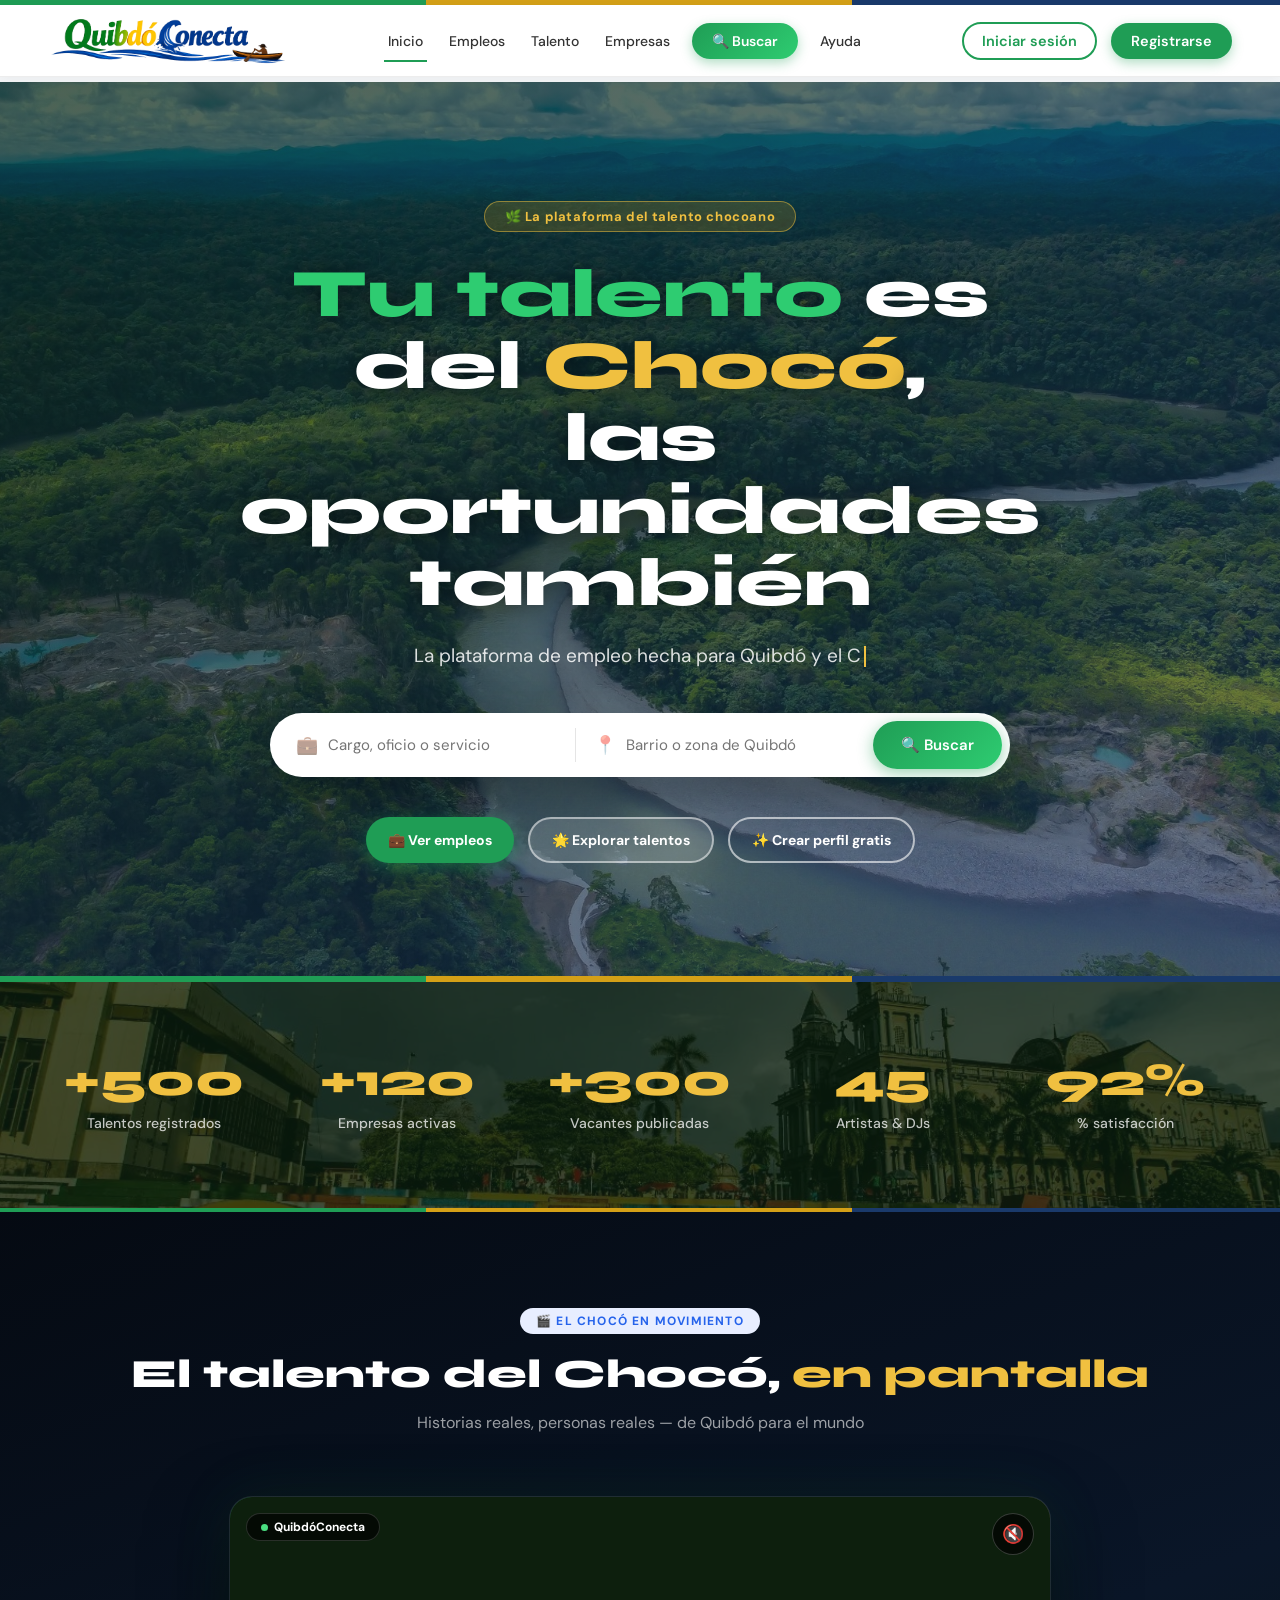
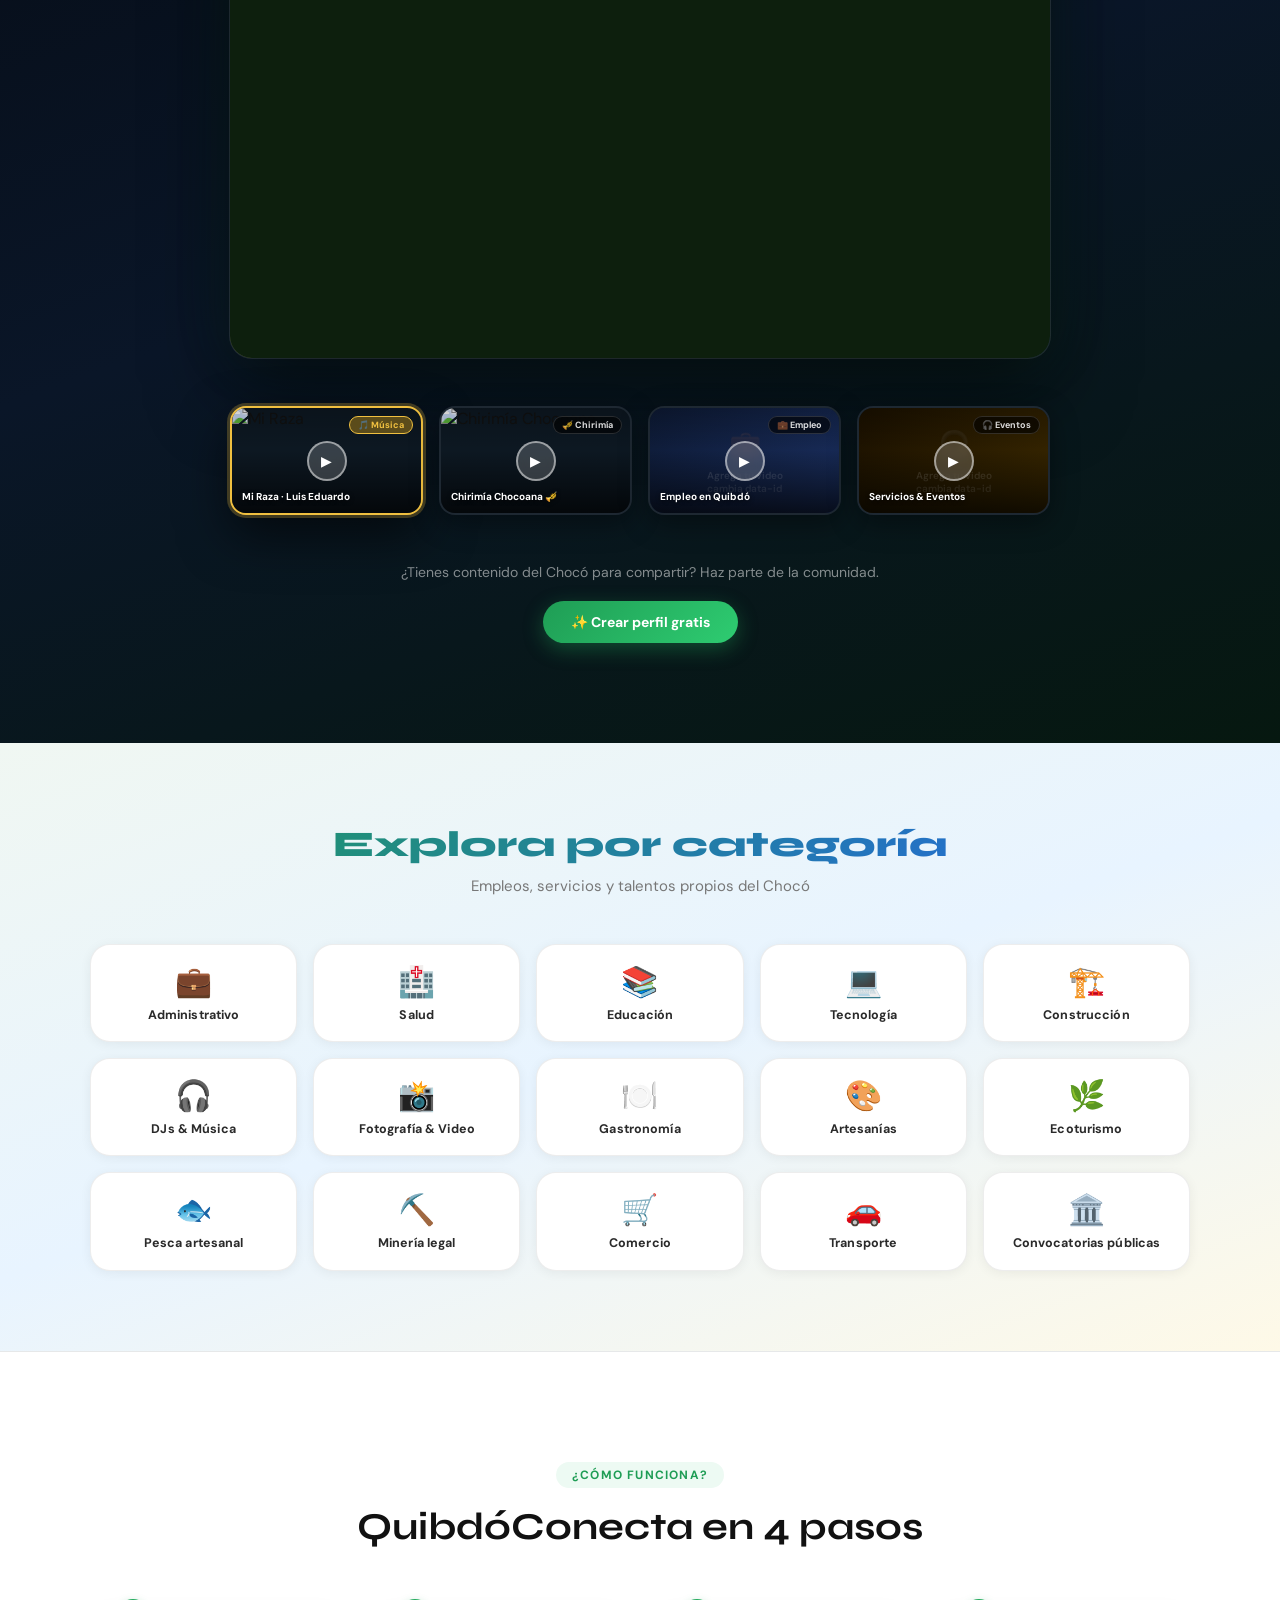
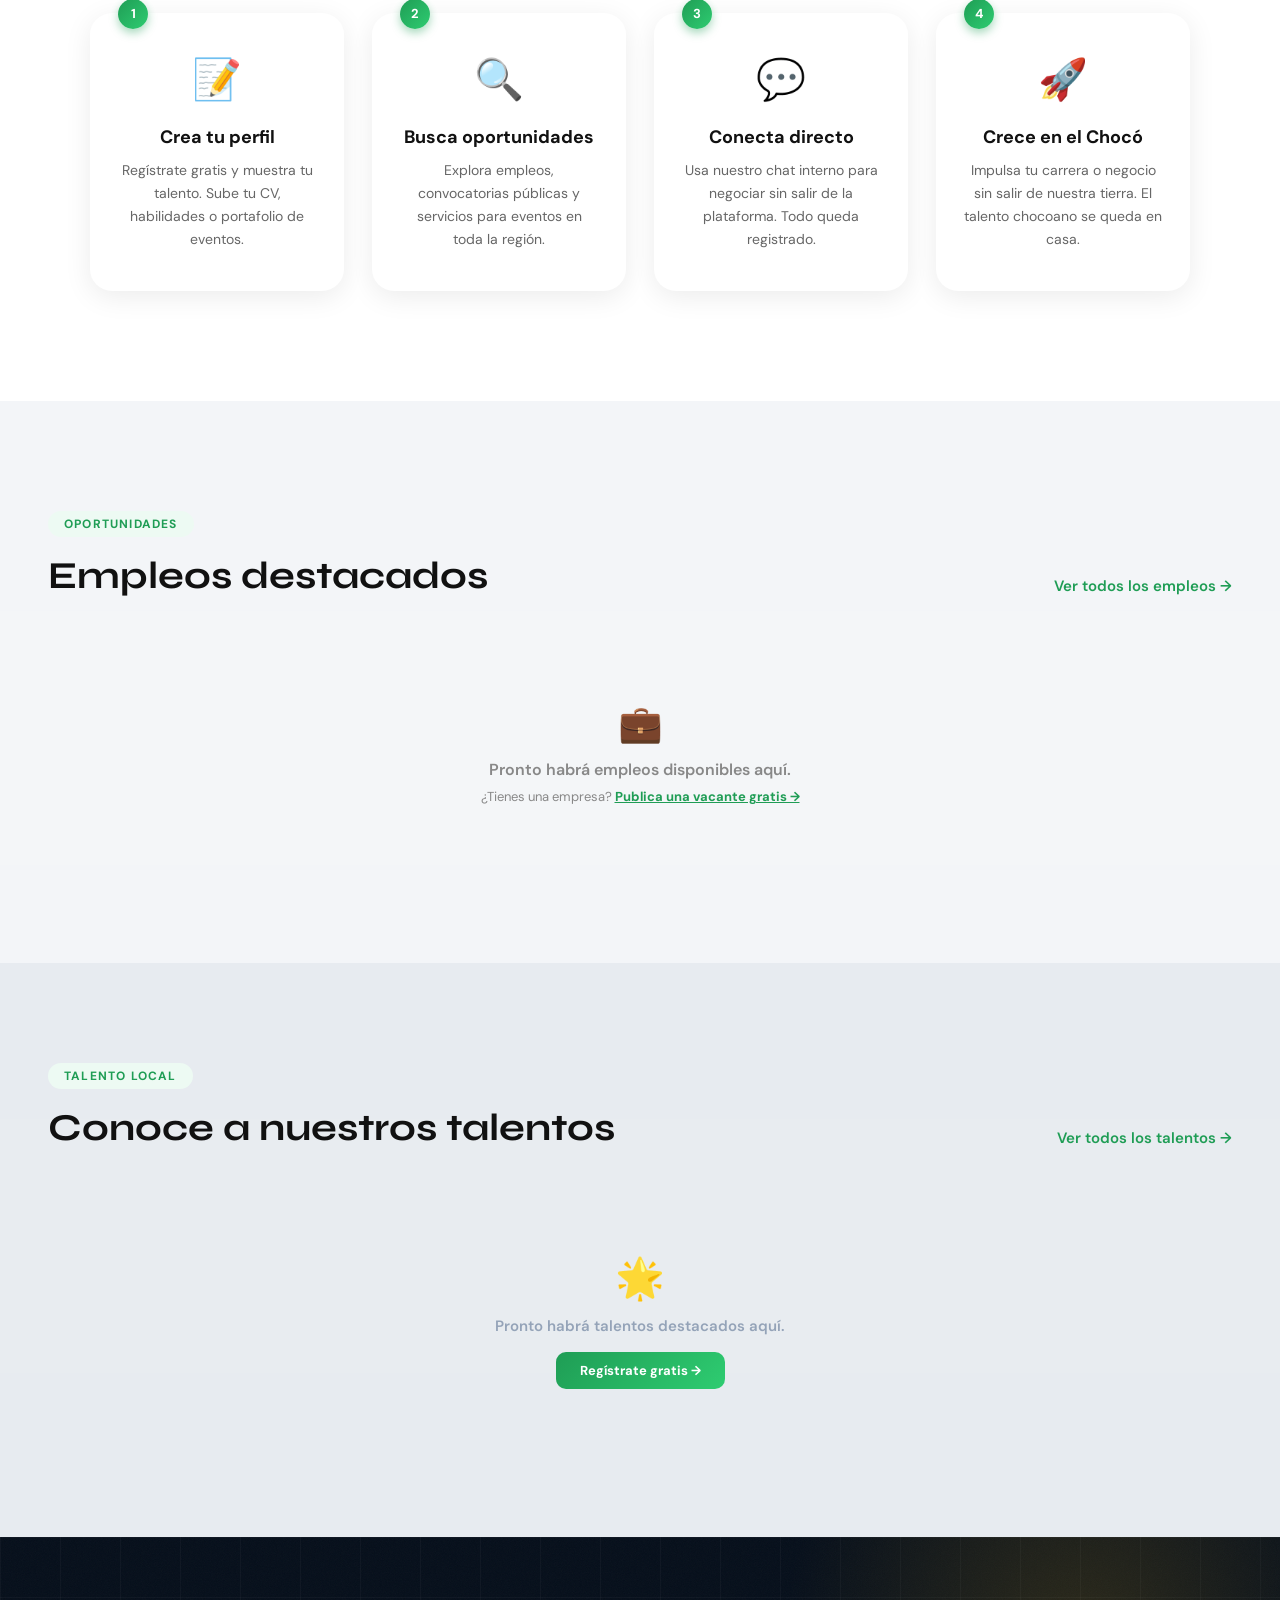
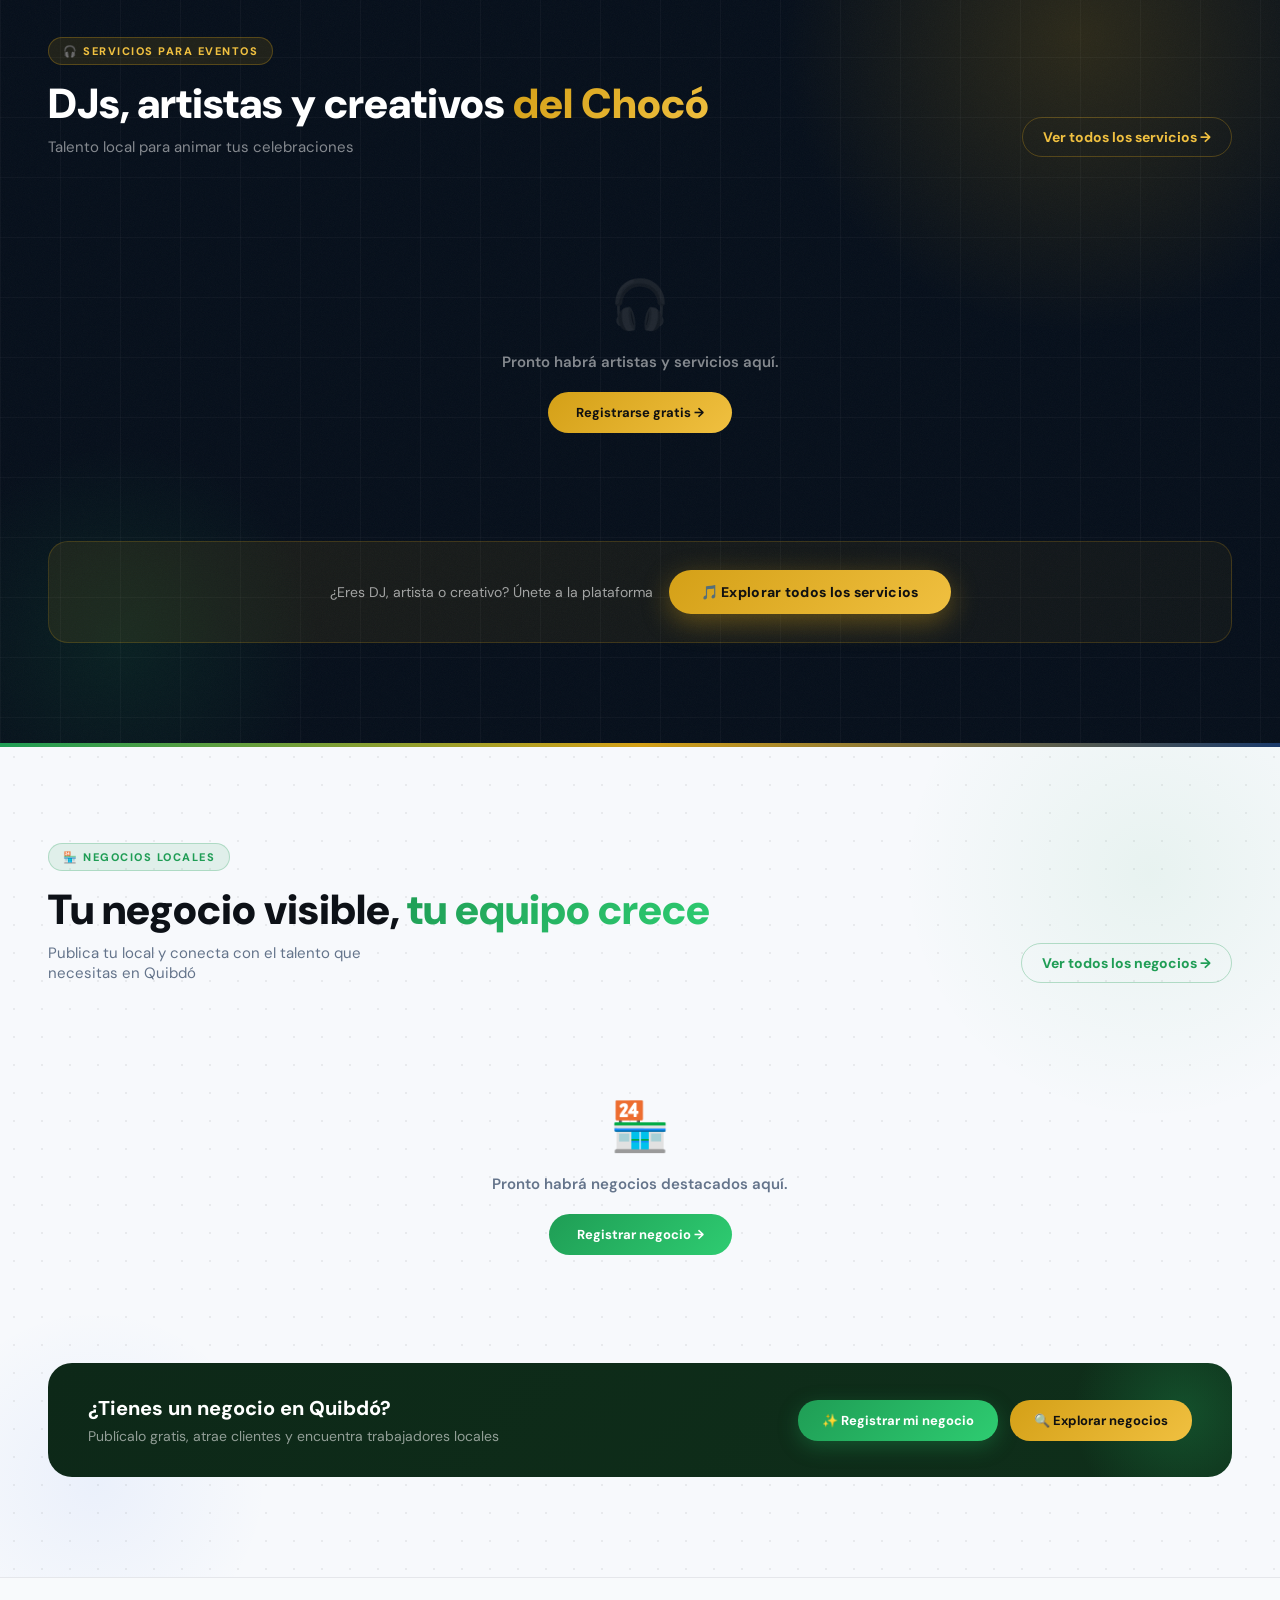
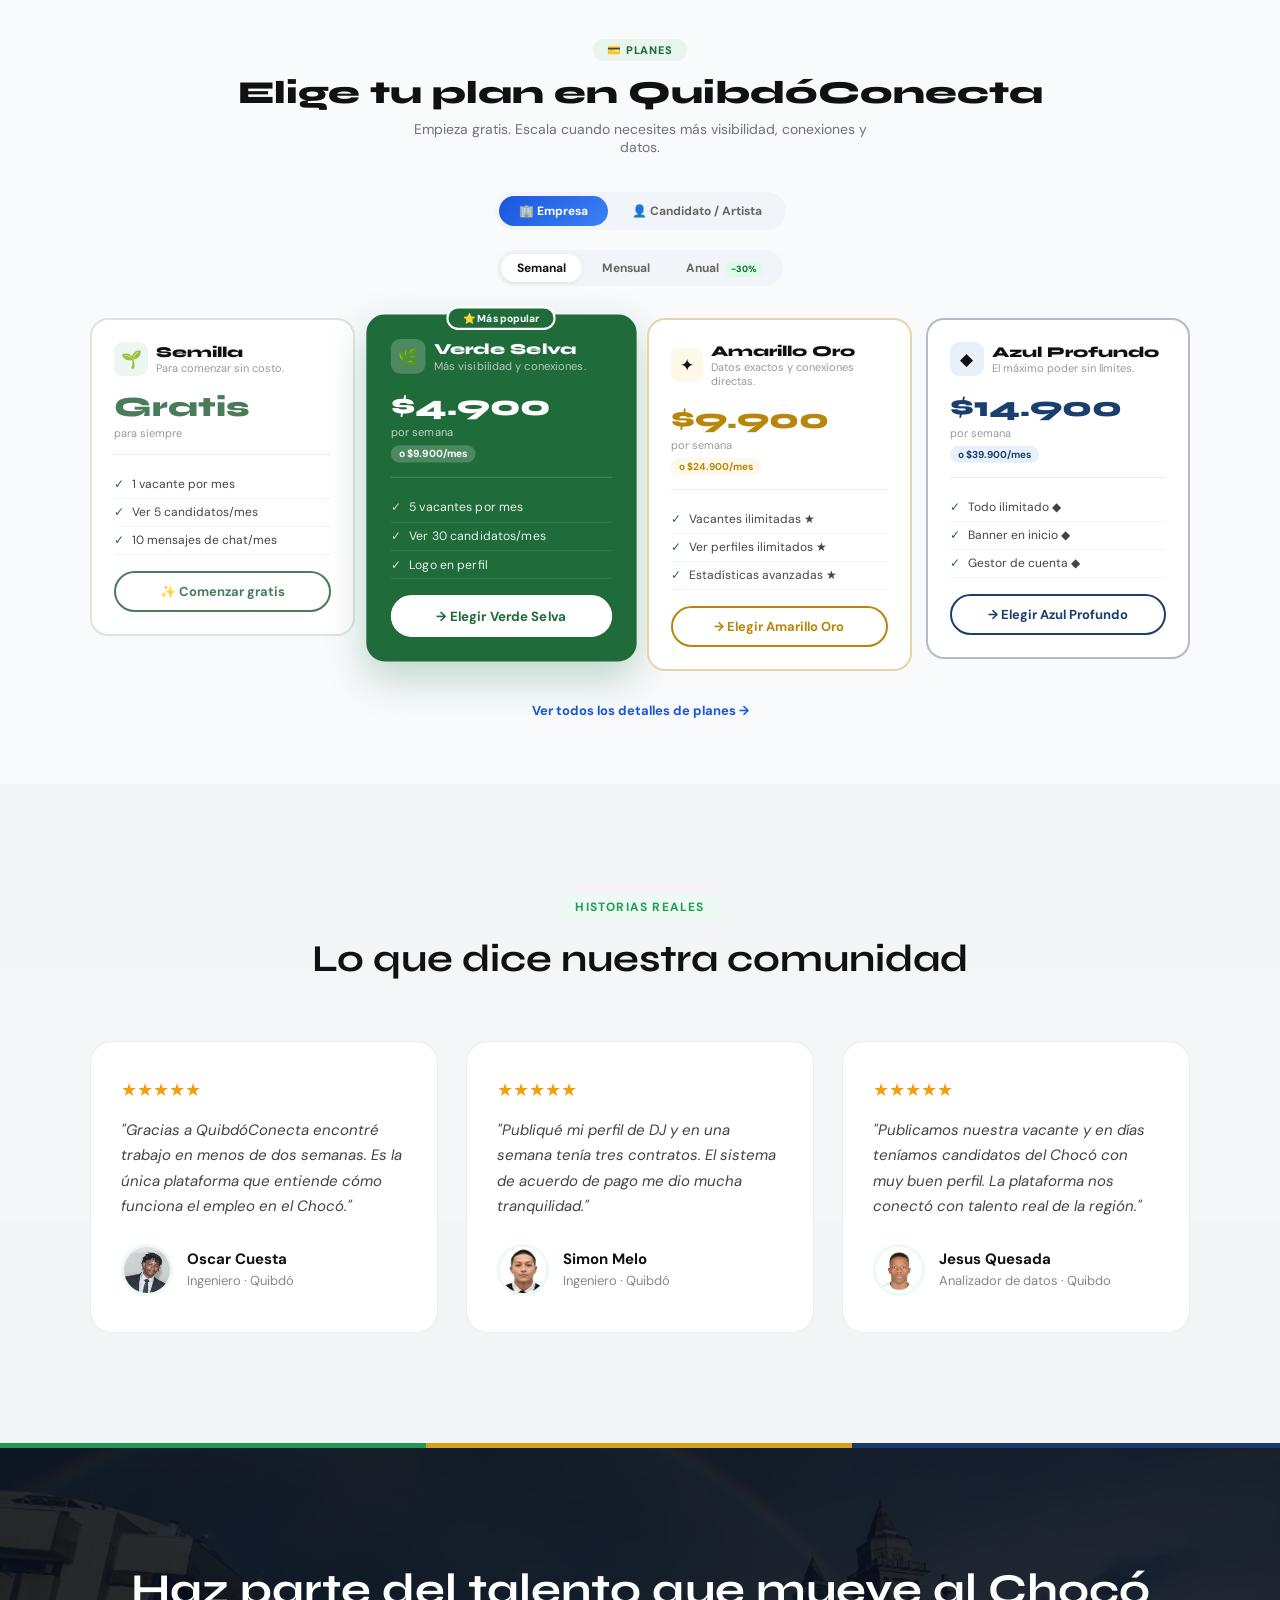
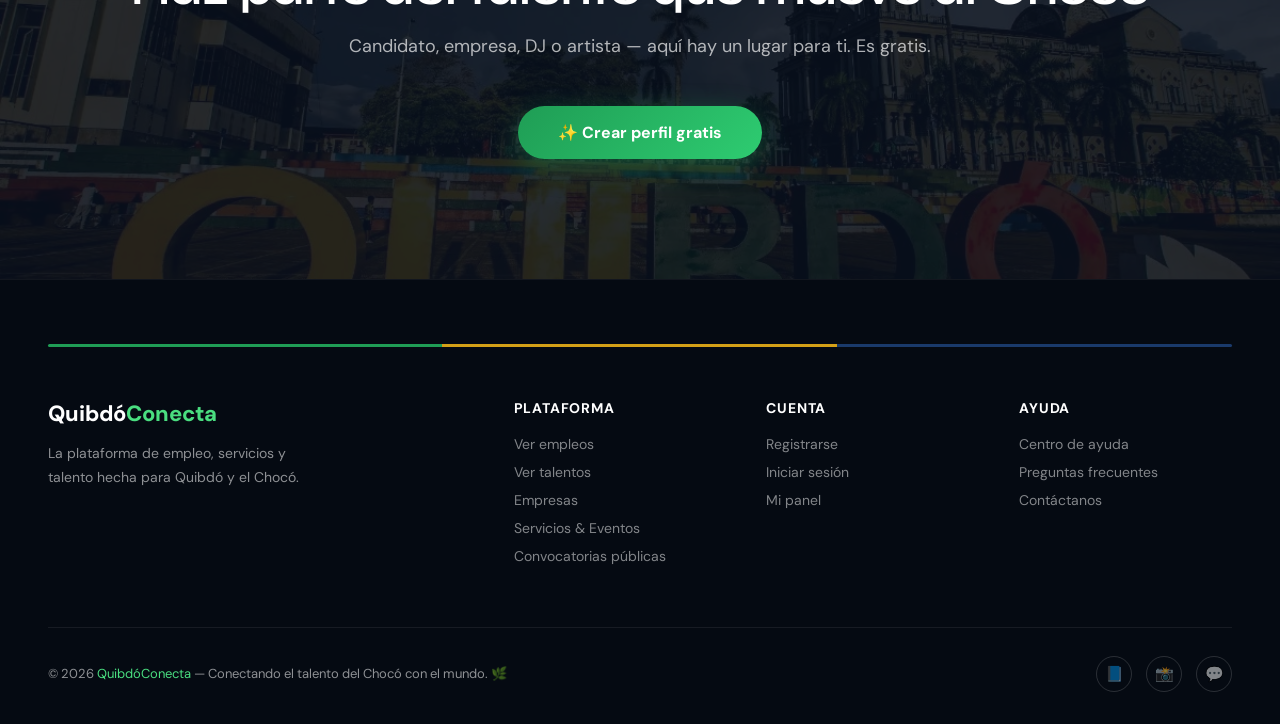
==== commit 56ef6d41: "descripción del cambio" ====
--- a/index.html
+++ b/index.html
@@ -3088,6 +3088,141 @@
         </div>
     </section>
 
+
+
+    <section class="servicios-eventos reveal" id="servicios-eventos">
+        <div class="se-noise"></div>
+        <div class="se-orb1"></div>
+        <div class="se-orb2"></div>
+        <div class="se-grid-lines"></div>
+        <div class="eventos-inner">
+            <div class="se-header">
+                <div class="se-header-left">
+                    <div class="se-pill">🎧 Servicios para eventos</div>
+                    <h2>DJs, artistas y creativos <em>del Chocó</em></h2>
+                    <p>Talento local para animar tus celebraciones</p>
+                </div>
+                <a href="servicios.php" class="se-ver-todos">Ver todos los servicios →</a>
+            </div>
+            <div class="eventos-grid" id="servicios-grid">
+                <div class="evento-card" style="opacity:.3;pointer-events:none">
+                    <div class="ev-top"><span
+                            style="width:48px;height:48px;border-radius:50%;background:rgba(255,255,255,.1);display:block"></span><span
+                            class="ev-badge">Cargando…</span></div>
+                    <h3>—</h3>
+                </div>
+            </div>
+            <div class="se-cta-bar">
+                <p>¿Eres DJ, artista o creativo? Únete a la plataforma</p>
+                <a href="servicios.php" class="btn-dorado">🎵 Explorar todos los servicios</a>
+            </div>
+        </div>
+    </section>
+
+    <section class="locales reveal" id="locales">
+        <div class="loc-bg-shape1"></div>
+        <div class="loc-bg-shape2"></div>
+        <div class="loc-dots"></div>
+        <div class="locales-franja"></div>
+        <div class="locales-inner">
+            <div class="loc-header">
+                <div class="loc-header-left">
+                    <div class="loc-pill">🏪 Negocios locales</div>
+                    <h2>Tu negocio visible, <em>tu equipo crece</em></h2>
+                    <p>Publica tu local y conecta con el talento que necesitas en Quibdó</p>
+                </div>
+                <a href="negocios.php" class="loc-ver-todos">Ver todos los negocios →</a>
+            </div>
+            <div class="locales-grid" id="negocios-grid">
+                <div class="local-card" style="opacity:.3;pointer-events:none">
+                    <div class="local-card-banner"></div>
+                    <div class="local-body">
+                        <div class="local-top">
+                            <div class="local-logo">🏪</div>
+                            <div class="local-info">
+                                <h3>Cargando…</h3>
+                            </div>
+                        </div>
+                    </div>
+                </div>
+            </div>
+            <div class="loc-cta-banner">
+                <div class="loc-cta-text">
+                    <h4>¿Tienes un negocio en Quibdó?</h4>
+                    <p>Publícalo gratis, atrae clientes y encuentra trabajadores locales</p>
+                </div>
+                <div class="loc-cta-btns">
+                    <a href="registro.php" class="lc-btn-verde">✨ Registrar mi negocio</a>
+                    <a href="negocios.php" class="lc-btn-dorado">🔍 Explorar negocios</a>
+                </div>
+            </div>
+        </div>
+    </section>
+
+    <!-- ══ PLANES Y PRECIOS (index compacto) ══════════════════════════ -->
+    <section id="precios-home" style="background:#f8fafc;padding:60px 24px 64px;border-top:1px solid #e5e7eb">
+        <div style="max-width:1100px;margin:0 auto">
+
+            <!-- Encabezado -->
+            <div style="text-align:center;margin-bottom:36px">
+                <span
+                    style="display:inline-block;background:#e8f5ee;color:#1f6b3a;font-size:11px;font-weight:800;text-transform:uppercase;letter-spacing:.8px;padding:4px 14px;border-radius:20px;margin-bottom:12px">💳
+                    Planes</span>
+                <h2
+                    style="font-family:'Syne',sans-serif;font-size:clamp(22px,3.5vw,32px);font-weight:800;color:#111;margin-bottom:8px">
+                    Elige tu plan en QuibdóConecta</h2>
+                <p style="font-size:14px;color:#6b7280;max-width:460px;margin:0 auto">Empieza gratis. Escala cuando
+                    necesites más visibilidad, conexiones y datos.</p>
+            </div>
+
+            <!-- Toggle Empresa / Candidato -->
+            <div style="display:flex;justify-content:center;margin-bottom:20px">
+                <div style="display:inline-flex;background:#f1f5f9;border-radius:30px;padding:4px;gap:4px">
+                    <button class="ph-tipo-btn" onclick="phSetTipo('empresa',this)"
+                        style="padding:7px 20px;border-radius:26px;border:none;cursor:pointer;font-size:12px;font-weight:700;font-family:'DM Sans',sans-serif;background:linear-gradient(135deg,#1a56db,#3b82f6);color:white;transition:all .25s">
+                        🏢 Empresa
+                    </button>
+                    <button class="ph-tipo-btn" onclick="phSetTipo('candidato',this)"
+                        style="padding:7px 20px;border-radius:26px;border:none;cursor:pointer;font-size:12px;font-weight:700;font-family:'DM Sans',sans-serif;background:transparent;color:#666;transition:all .25s">
+                        👤 Candidato / Artista
+                    </button>
+                </div>
+            </div>
+
+            <!-- Toggle Semanal / Mensual / Anual -->
+            <div style="display:flex;justify-content:center;margin-bottom:32px">
+                <div style="display:inline-flex;background:#f1f5f9;border-radius:30px;padding:4px;gap:4px">
+                    <button class="ph-periodo-btn activo-ph-periodo" onclick="phSetPeriodo('semana',this)"
+                        style="padding:6px 16px;border-radius:26px;border:none;cursor:pointer;font-size:12px;font-weight:700;font-family:'DM Sans',sans-serif;background:white;color:#111;box-shadow:0 1px 4px rgba(0,0,0,.08);transition:all .2s">
+                        Semanal
+                    </button>
+                    <button class="ph-periodo-btn" onclick="phSetPeriodo('mes',this)"
+                        style="padding:6px 16px;border-radius:26px;border:none;cursor:pointer;font-size:12px;font-weight:700;font-family:'DM Sans',sans-serif;background:transparent;color:#666;transition:all .2s">
+                        Mensual
+                    </button>
+                    <button class="ph-periodo-btn" onclick="phSetPeriodo('anio',this)"
+                        style="padding:6px 16px;border-radius:26px;border:none;cursor:pointer;font-size:12px;font-weight:700;font-family:'DM Sans',sans-serif;background:transparent;color:#666;transition:all .2s">
+                        Anual <span
+                            style="background:#dcfce7;color:#166534;font-size:9px;font-weight:800;padding:2px 6px;border-radius:20px;margin-left:3px">-30%</span>
+                    </button>
+                </div>
+            </div>
+
+            <!-- Grid de planes -->
+            <div id="ph-precios-grid"
+                style="display:grid;grid-template-columns:repeat(auto-fit,minmax(200px,1fr));gap:14px;align-items:start">
+            </div>
+
+            <!-- Link a más info -->
+            <div style="text-align:center;margin-top:28px">
+                <a href="empresas.php#precios"
+                    style="display:inline-flex;align-items:center;gap:6px;color:#1a56db;font-size:13px;font-weight:700;text-decoration:none;font-family:'DM Sans',sans-serif">
+                    Ver todos los detalles de planes →
+                </a>
+            </div>
+
+        </div>
+    </section>
     <section class="testimonios">
         <div class="testimonios-overlay"></div>
         <div class="testimonios-inner">
@@ -3120,140 +3255,6 @@
                     </div>
                 </div>
             </div>
-        </div>
-    </section>
-
-    <section class="servicios-eventos reveal" id="servicios-eventos">
-        <div class="se-noise"></div>
-        <div class="se-orb1"></div>
-        <div class="se-orb2"></div>
-        <div class="se-grid-lines"></div>
-        <div class="eventos-inner">
-            <div class="se-header">
-                <div class="se-header-left">
-                    <div class="se-pill">🎧 Servicios para eventos</div>
-                    <h2>DJs, artistas y creativos <em>del Chocó</em></h2>
-                    <p>Talento local para animar tus celebraciones</p>
-                </div>
-                <a href="servicios.php" class="se-ver-todos">Ver todos los servicios →</a>
-            </div>
-            <div class="eventos-grid" id="servicios-grid">
-                <div class="evento-card" style="opacity:.3;pointer-events:none">
-                    <div class="ev-top"><span
-                            style="width:48px;height:48px;border-radius:50%;background:rgba(255,255,255,.1);display:block"></span><span
-                            class="ev-badge">Cargando…</span></div>
-                    <h3>—</h3>
-                </div>
-            </div>
-            <div class="se-cta-bar">
-                <p>¿Eres DJ, artista o creativo? Únete a la plataforma</p>
-                <a href="servicios.php" class="btn-dorado">🎵 Explorar todos los servicios</a>
-            </div>
-        </div>
-    </section>
-
-    <section class="locales reveal" id="locales">
-        <div class="loc-bg-shape1"></div>
-        <div class="loc-bg-shape2"></div>
-        <div class="loc-dots"></div>
-        <div class="locales-franja"></div>
-        <div class="locales-inner">
-            <div class="loc-header">
-                <div class="loc-header-left">
-                    <div class="loc-pill">🏪 Negocios locales</div>
-                    <h2>Tu negocio visible, <em>tu equipo crece</em></h2>
-                    <p>Publica tu local y conecta con el talento que necesitas en Quibdó</p>
-                </div>
-                <a href="negocios.php" class="loc-ver-todos">Ver todos los negocios →</a>
-            </div>
-            <div class="locales-grid" id="negocios-grid">
-                <div class="local-card" style="opacity:.3;pointer-events:none">
-                    <div class="local-card-banner"></div>
-                    <div class="local-body">
-                        <div class="local-top">
-                            <div class="local-logo">🏪</div>
-                            <div class="local-info">
-                                <h3>Cargando…</h3>
-                            </div>
-                        </div>
-                    </div>
-                </div>
-            </div>
-            <div class="loc-cta-banner">
-                <div class="loc-cta-text">
-                    <h4>¿Tienes un negocio en Quibdó?</h4>
-                    <p>Publícalo gratis, atrae clientes y encuentra trabajadores locales</p>
-                </div>
-                <div class="loc-cta-btns">
-                    <a href="registro.php" class="lc-btn-verde">✨ Registrar mi negocio</a>
-                    <a href="negocios.php" class="lc-btn-dorado">🔍 Explorar negocios</a>
-                </div>
-            </div>
-        </div>
-    </section>
-
-    <!-- ══ PLANES Y PRECIOS (index compacto) ══════════════════════════ -->
-    <section id="precios-home" style="background:#f8fafc;padding:60px 24px 64px;border-top:1px solid #e5e7eb">
-        <div style="max-width:1100px;margin:0 auto">
-
-            <!-- Encabezado -->
-            <div style="text-align:center;margin-bottom:36px">
-                <span
-                    style="display:inline-block;background:#e8f5ee;color:#1f6b3a;font-size:11px;font-weight:800;text-transform:uppercase;letter-spacing:.8px;padding:4px 14px;border-radius:20px;margin-bottom:12px">💳
-                    Planes</span>
-                <h2
-                    style="font-family:'Syne',sans-serif;font-size:clamp(22px,3.5vw,32px);font-weight:800;color:#111;margin-bottom:8px">
-                    Elige tu plan en QuibdóConecta</h2>
-                <p style="font-size:14px;color:#6b7280;max-width:460px;margin:0 auto">Empieza gratis. Escala cuando
-                    necesites más visibilidad, conexiones y datos.</p>
-            </div>
-
-            <!-- Toggle Empresa / Candidato -->
-            <div style="display:flex;justify-content:center;margin-bottom:20px">
-                <div style="display:inline-flex;background:#f1f5f9;border-radius:30px;padding:4px;gap:4px">
-                    <button class="ph-tipo-btn" onclick="phSetTipo('empresa',this)"
-                        style="padding:7px 20px;border-radius:26px;border:none;cursor:pointer;font-size:12px;font-weight:700;font-family:'DM Sans',sans-serif;background:linear-gradient(135deg,#1a56db,#3b82f6);color:white;transition:all .25s">
-                        🏢 Empresa
-                    </button>
-                    <button class="ph-tipo-btn" onclick="phSetTipo('candidato',this)"
-                        style="padding:7px 20px;border-radius:26px;border:none;cursor:pointer;font-size:12px;font-weight:700;font-family:'DM Sans',sans-serif;background:transparent;color:#666;transition:all .25s">
-                        👤 Candidato / Artista
-                    </button>
-                </div>
-            </div>
-
-            <!-- Toggle Semanal / Mensual / Anual -->
-            <div style="display:flex;justify-content:center;margin-bottom:32px">
-                <div style="display:inline-flex;background:#f1f5f9;border-radius:30px;padding:4px;gap:4px">
-                    <button class="ph-periodo-btn activo-ph-periodo" onclick="phSetPeriodo('semana',this)"
-                        style="padding:6px 16px;border-radius:26px;border:none;cursor:pointer;font-size:12px;font-weight:700;font-family:'DM Sans',sans-serif;background:white;color:#111;box-shadow:0 1px 4px rgba(0,0,0,.08);transition:all .2s">
-                        Semanal
-                    </button>
-                    <button class="ph-periodo-btn" onclick="phSetPeriodo('mes',this)"
-                        style="padding:6px 16px;border-radius:26px;border:none;cursor:pointer;font-size:12px;font-weight:700;font-family:'DM Sans',sans-serif;background:transparent;color:#666;transition:all .2s">
-                        Mensual
-                    </button>
-                    <button class="ph-periodo-btn" onclick="phSetPeriodo('anio',this)"
-                        style="padding:6px 16px;border-radius:26px;border:none;cursor:pointer;font-size:12px;font-weight:700;font-family:'DM Sans',sans-serif;background:transparent;color:#666;transition:all .2s">
-                        Anual <span
-                            style="background:#dcfce7;color:#166534;font-size:9px;font-weight:800;padding:2px 6px;border-radius:20px;margin-left:3px">-30%</span>
-                    </button>
-                </div>
-            </div>
-
-            <!-- Grid de planes -->
-            <div id="ph-precios-grid"
-                style="display:grid;grid-template-columns:repeat(auto-fit,minmax(200px,1fr));gap:14px;align-items:start">
-            </div>
-
-            <!-- Link a más info -->
-            <div style="text-align:center;margin-top:28px">
-                <a href="empresas.php#precios"
-                    style="display:inline-flex;align-items:center;gap:6px;color:#1a56db;font-size:13px;font-weight:700;text-decoration:none;font-family:'DM Sans',sans-serif">
-                    Ver todos los detalles de planes →
-                </a>
-            </div>
-
         </div>
     </section>
 
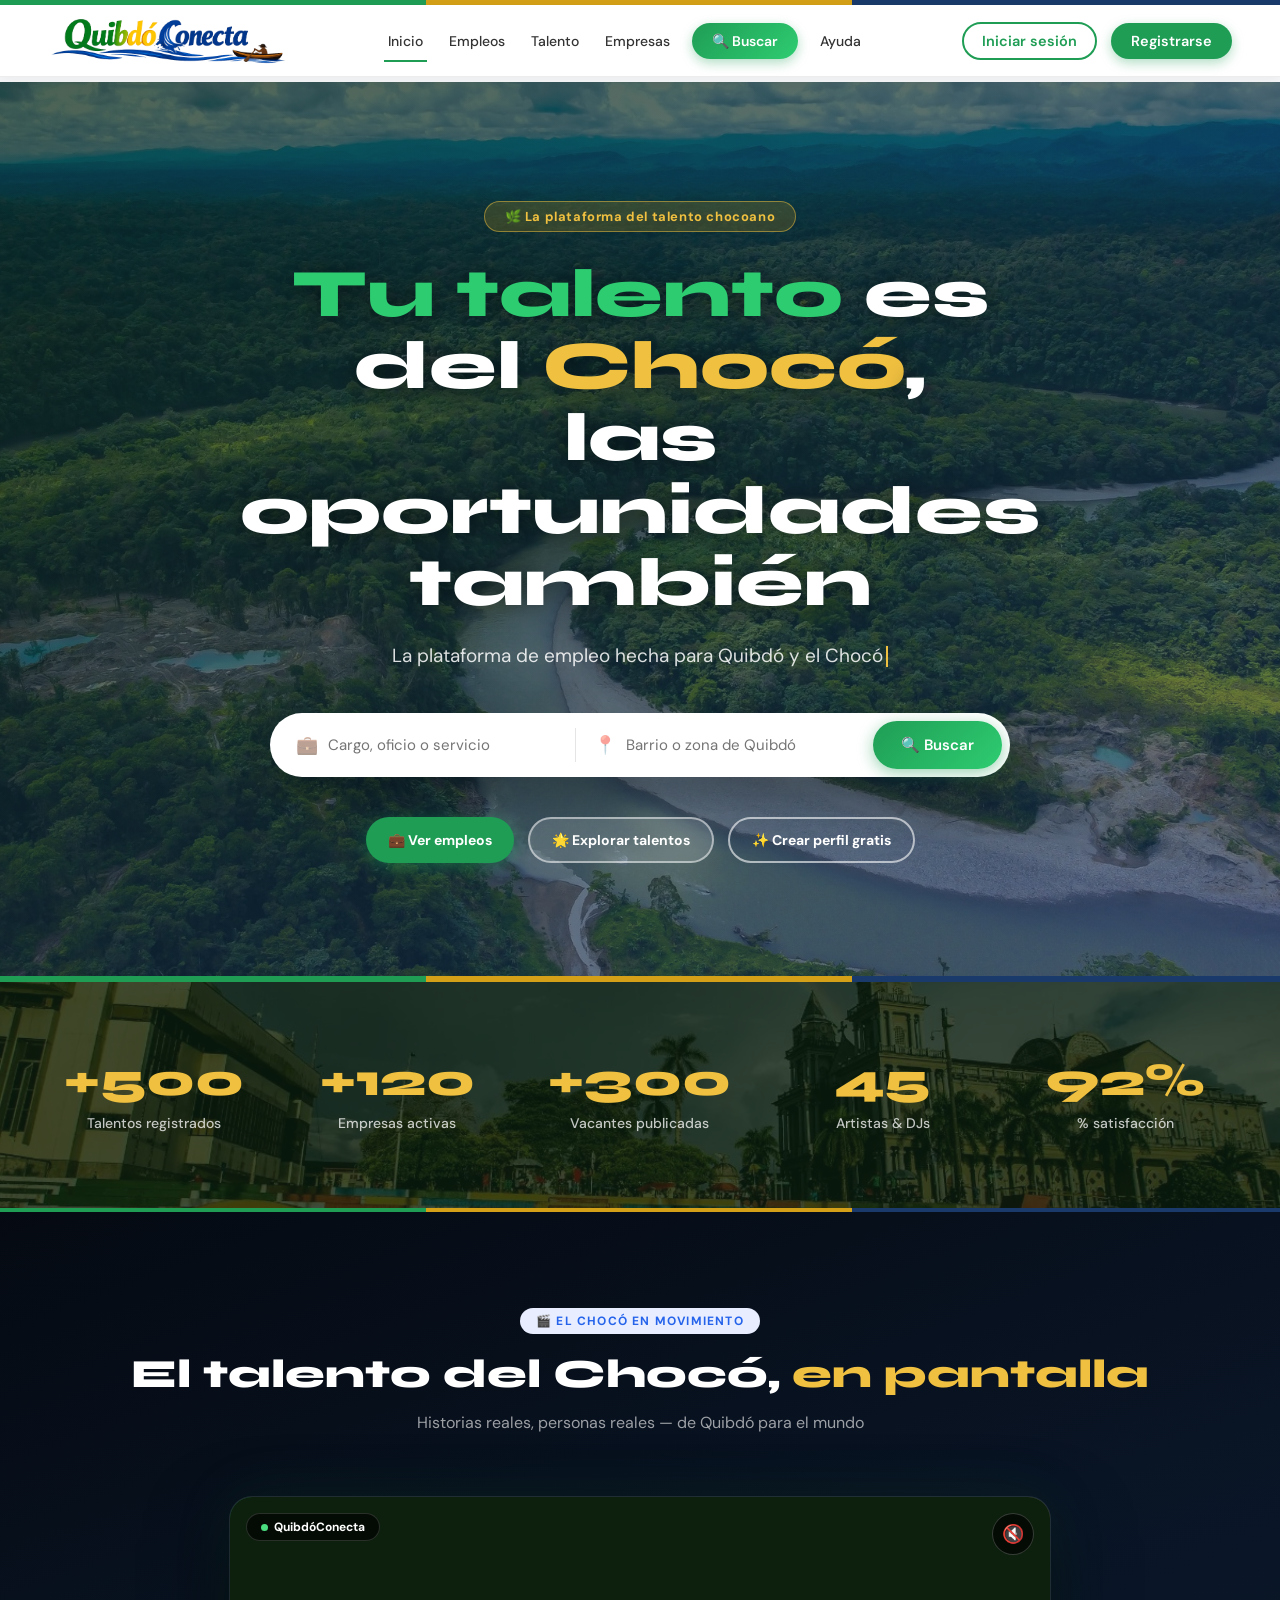
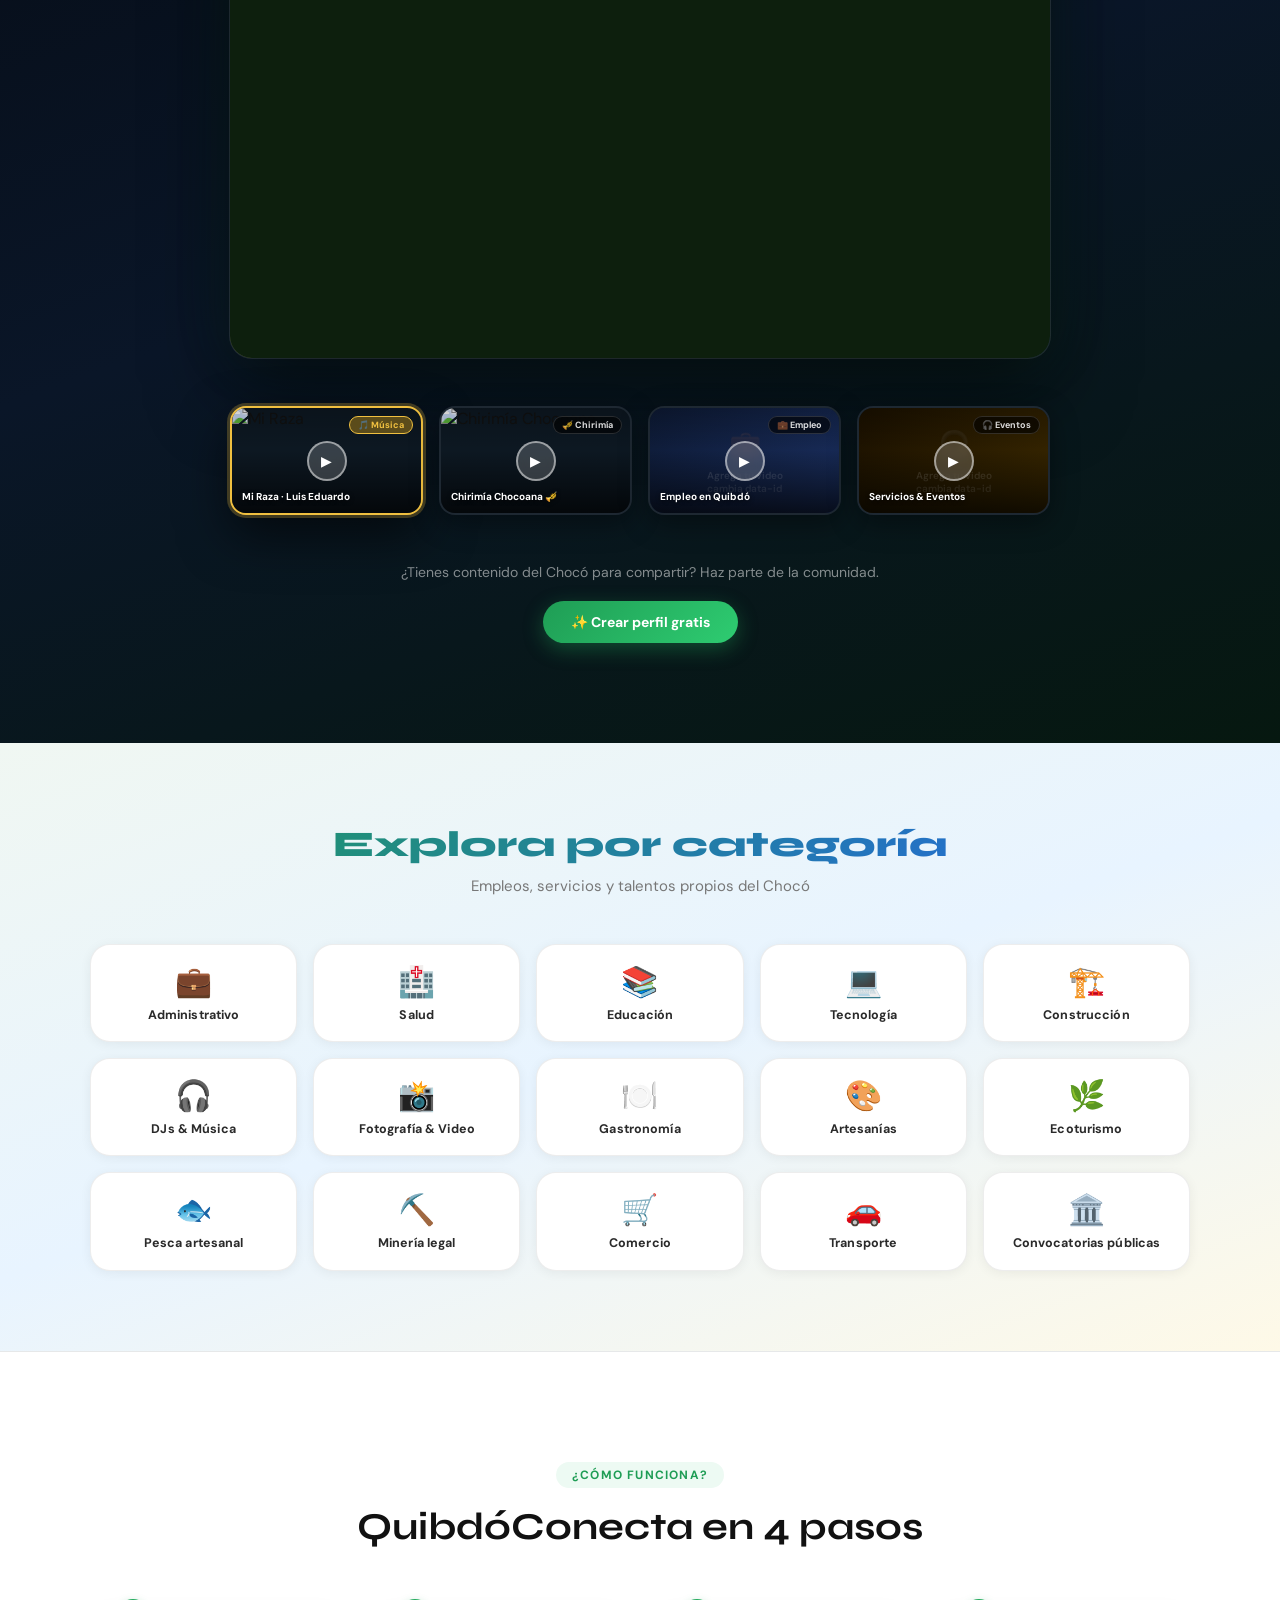
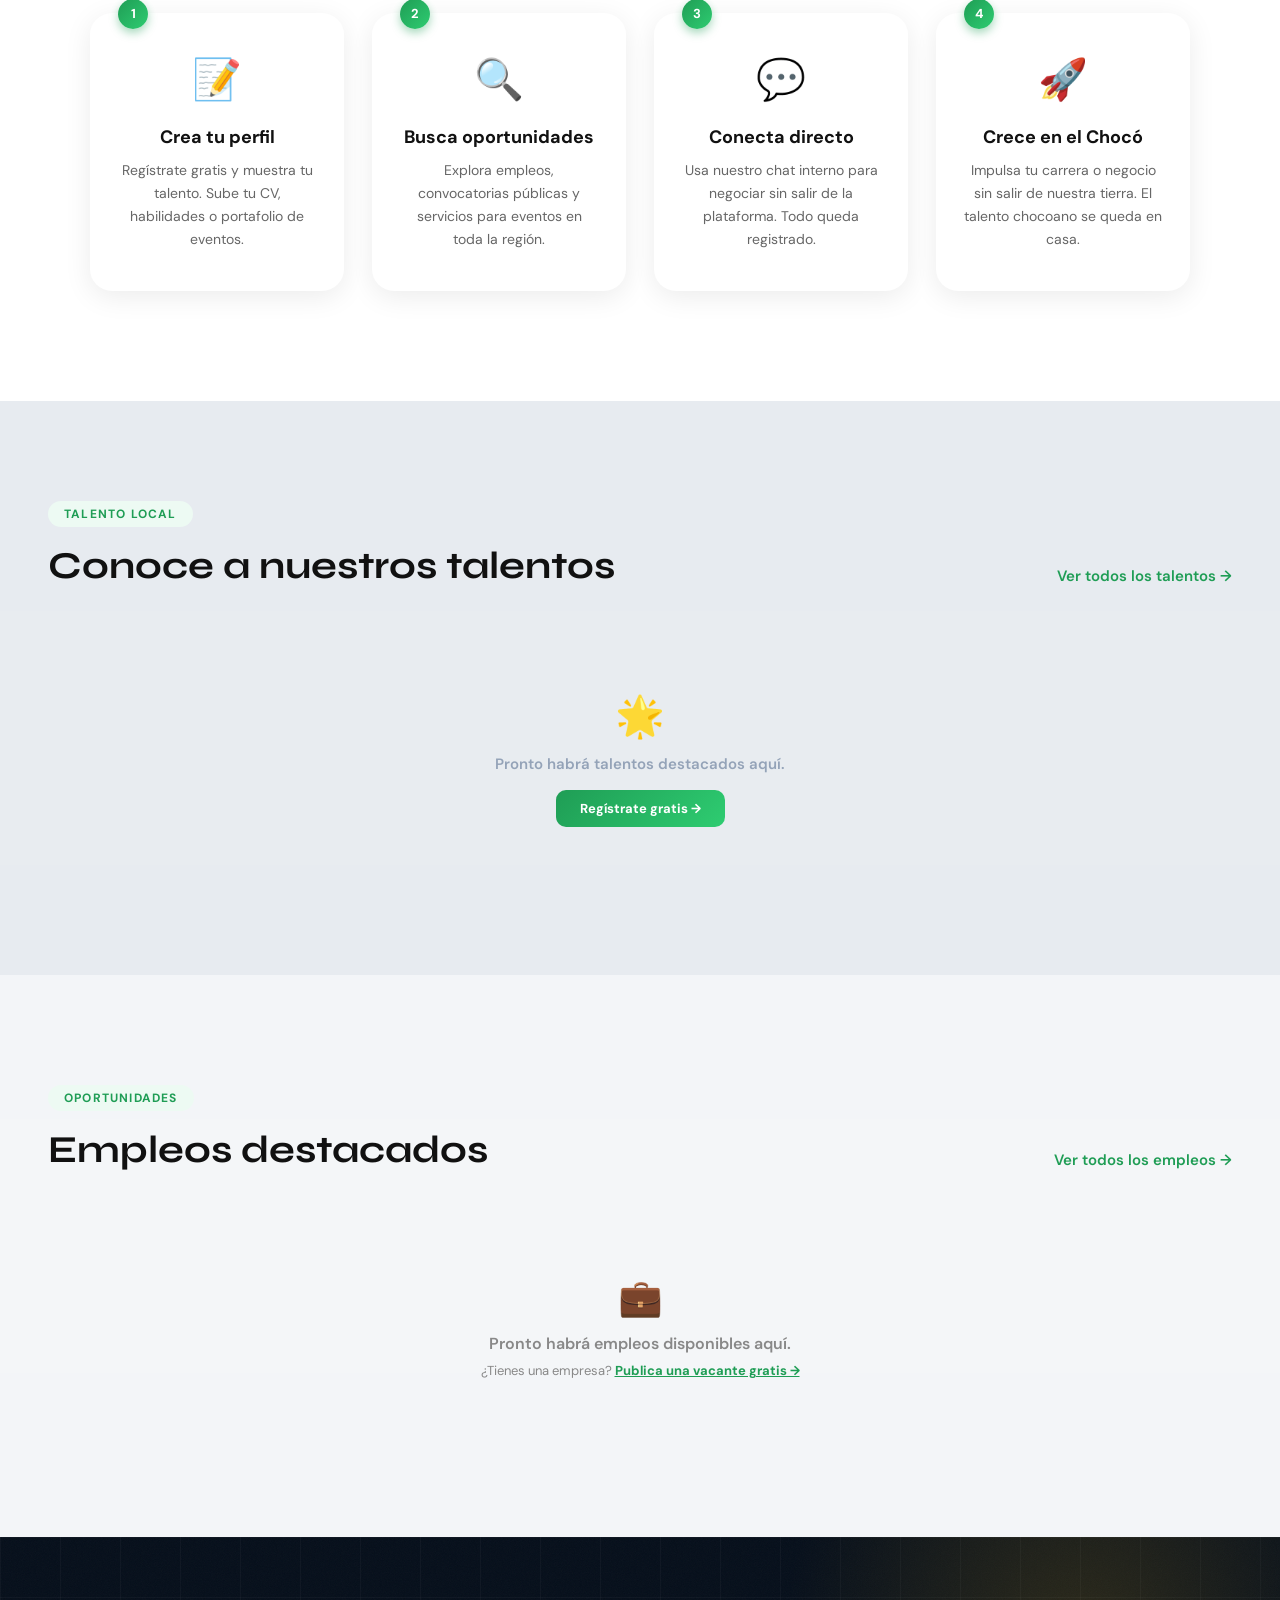
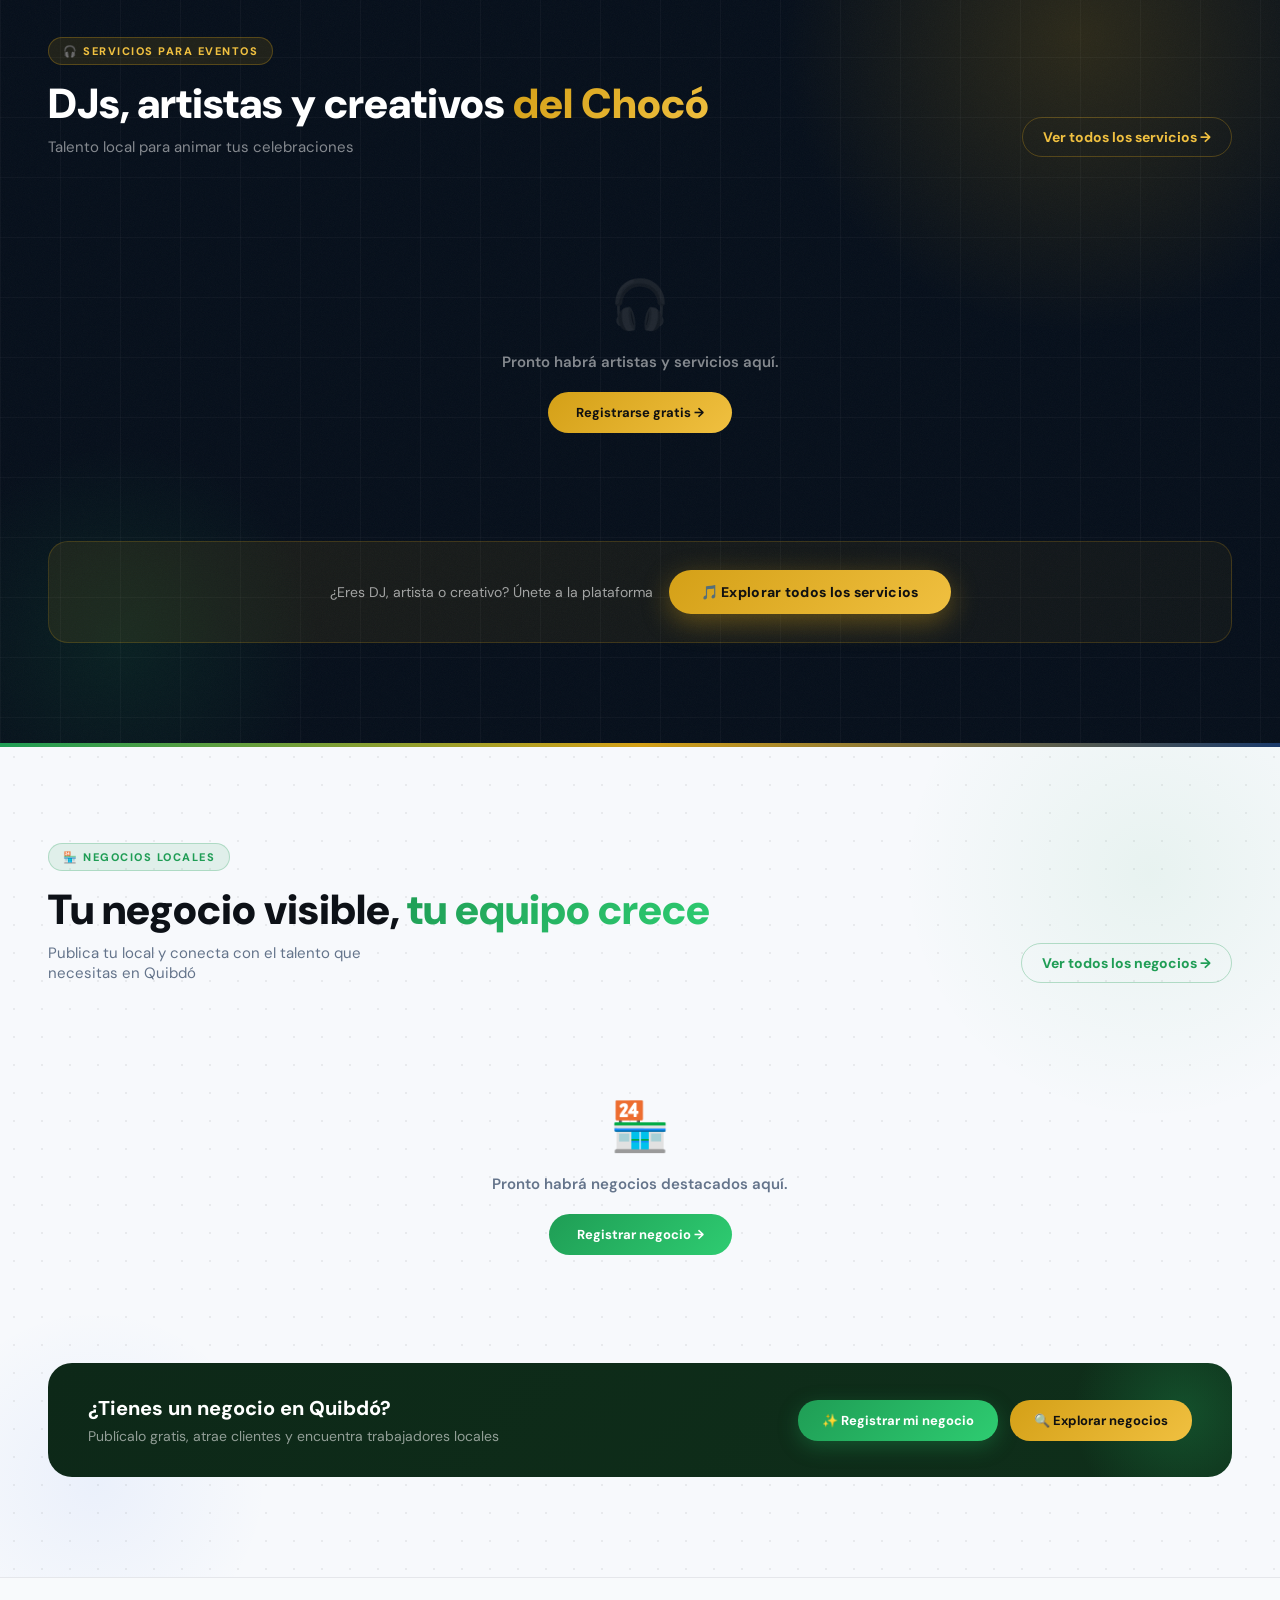
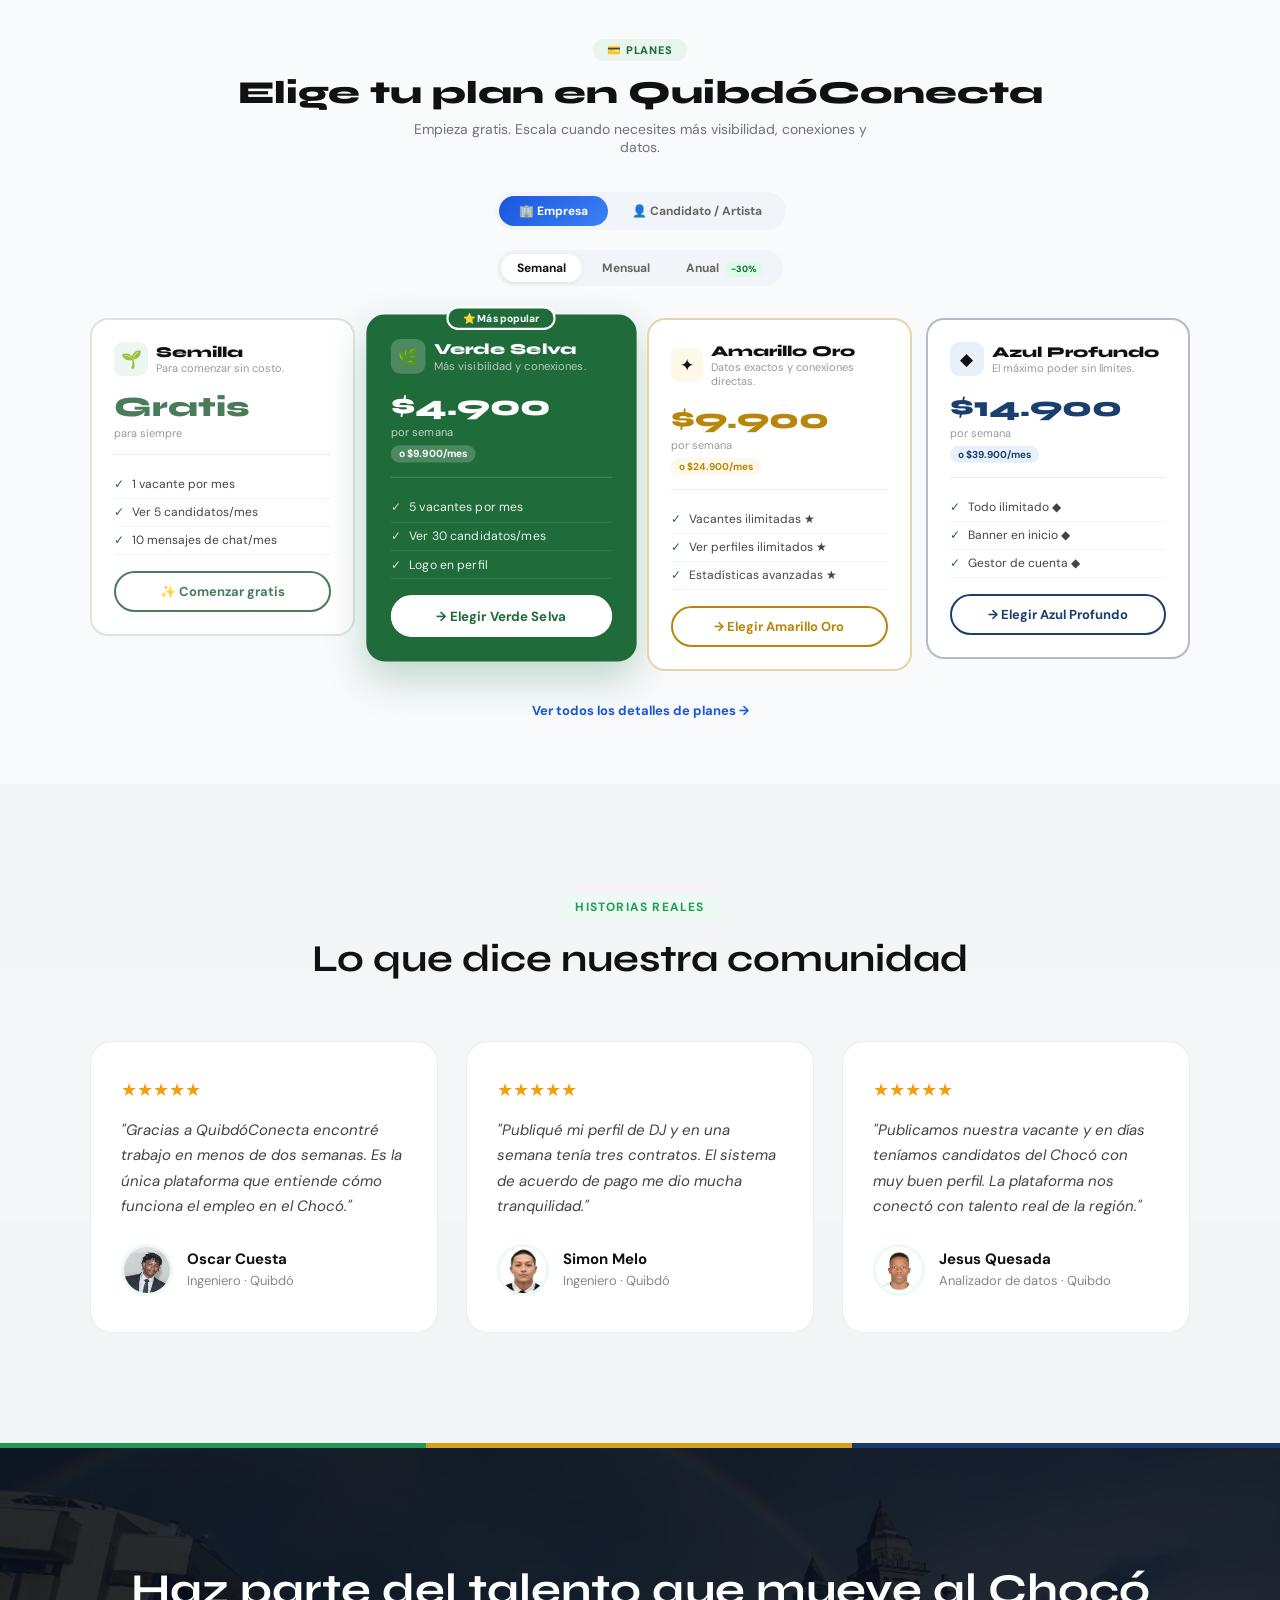
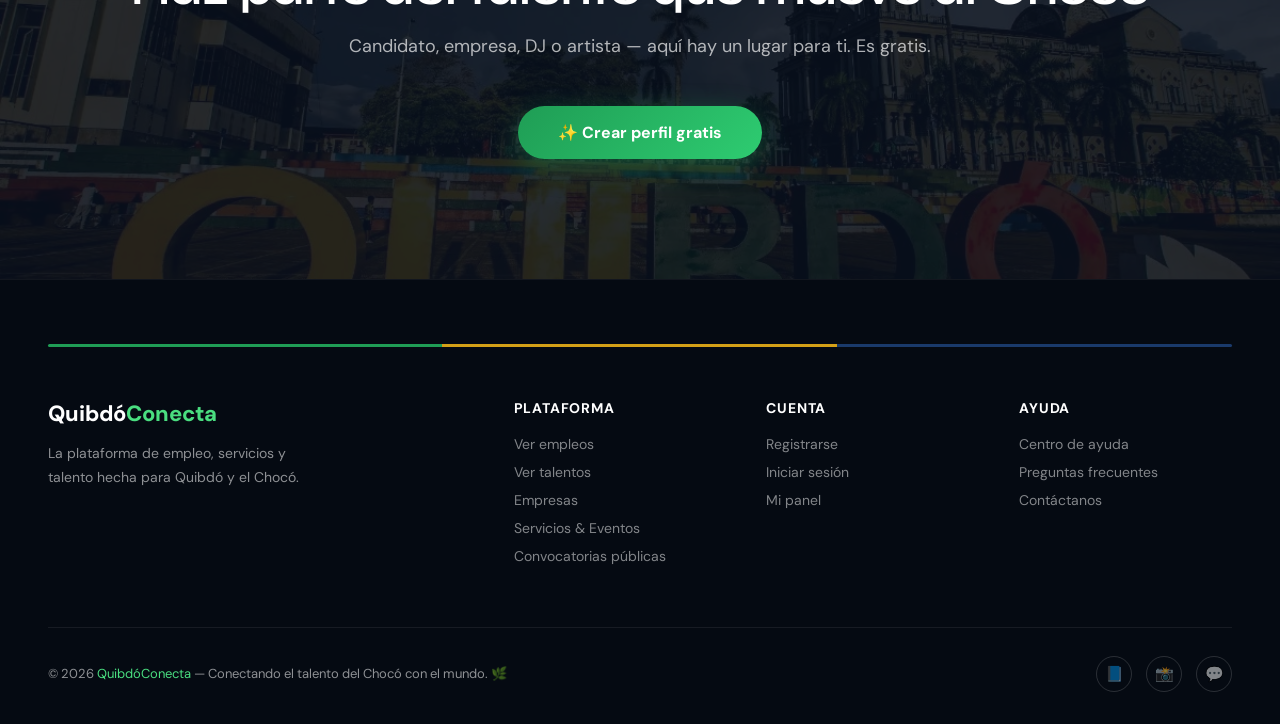
==== commit 70fb6015: "descripción del cambio" ====
--- a/index.html
+++ b/index.html
@@ -3047,6 +3047,25 @@
         </div>
     </section>
 
+    
+
+    <section class="talentos-preview">
+        <div class="talentos-overlay"></div>
+        <div class="talentos-inner">
+            <div class="section-header reveal">
+                <div><span class="section-label">Talento local</span>
+                    <h2>Conoce a nuestros talentos</h2>
+                </div>
+                <a href="talentos.php" class="ver-todos">Ver todos los talentos →</a>
+            </div>
+            <div class="talentos-preview-grid" id="talentos-grid">
+                <div class="tp-skeleton"></div>
+                <div class="tp-skeleton"></div>
+                <div class="tp-skeleton"></div>
+            </div>
+        </div>
+    </section>
+
     <section class="featured-jobs">
         <div class="jobs-overlay"></div>
         <div class="jobs-inner">
@@ -3070,24 +3089,6 @@
             </div>
         </div>
     </section>
-
-    <section class="talentos-preview">
-        <div class="talentos-overlay"></div>
-        <div class="talentos-inner">
-            <div class="section-header reveal">
-                <div><span class="section-label">Talento local</span>
-                    <h2>Conoce a nuestros talentos</h2>
-                </div>
-                <a href="talentos.php" class="ver-todos">Ver todos los talentos →</a>
-            </div>
-            <div class="talentos-preview-grid" id="talentos-grid">
-                <div class="tp-skeleton"></div>
-                <div class="tp-skeleton"></div>
-                <div class="tp-skeleton"></div>
-            </div>
-        </div>
-    </section>
-
 
 
     <section class="servicios-eventos reveal" id="servicios-eventos">
